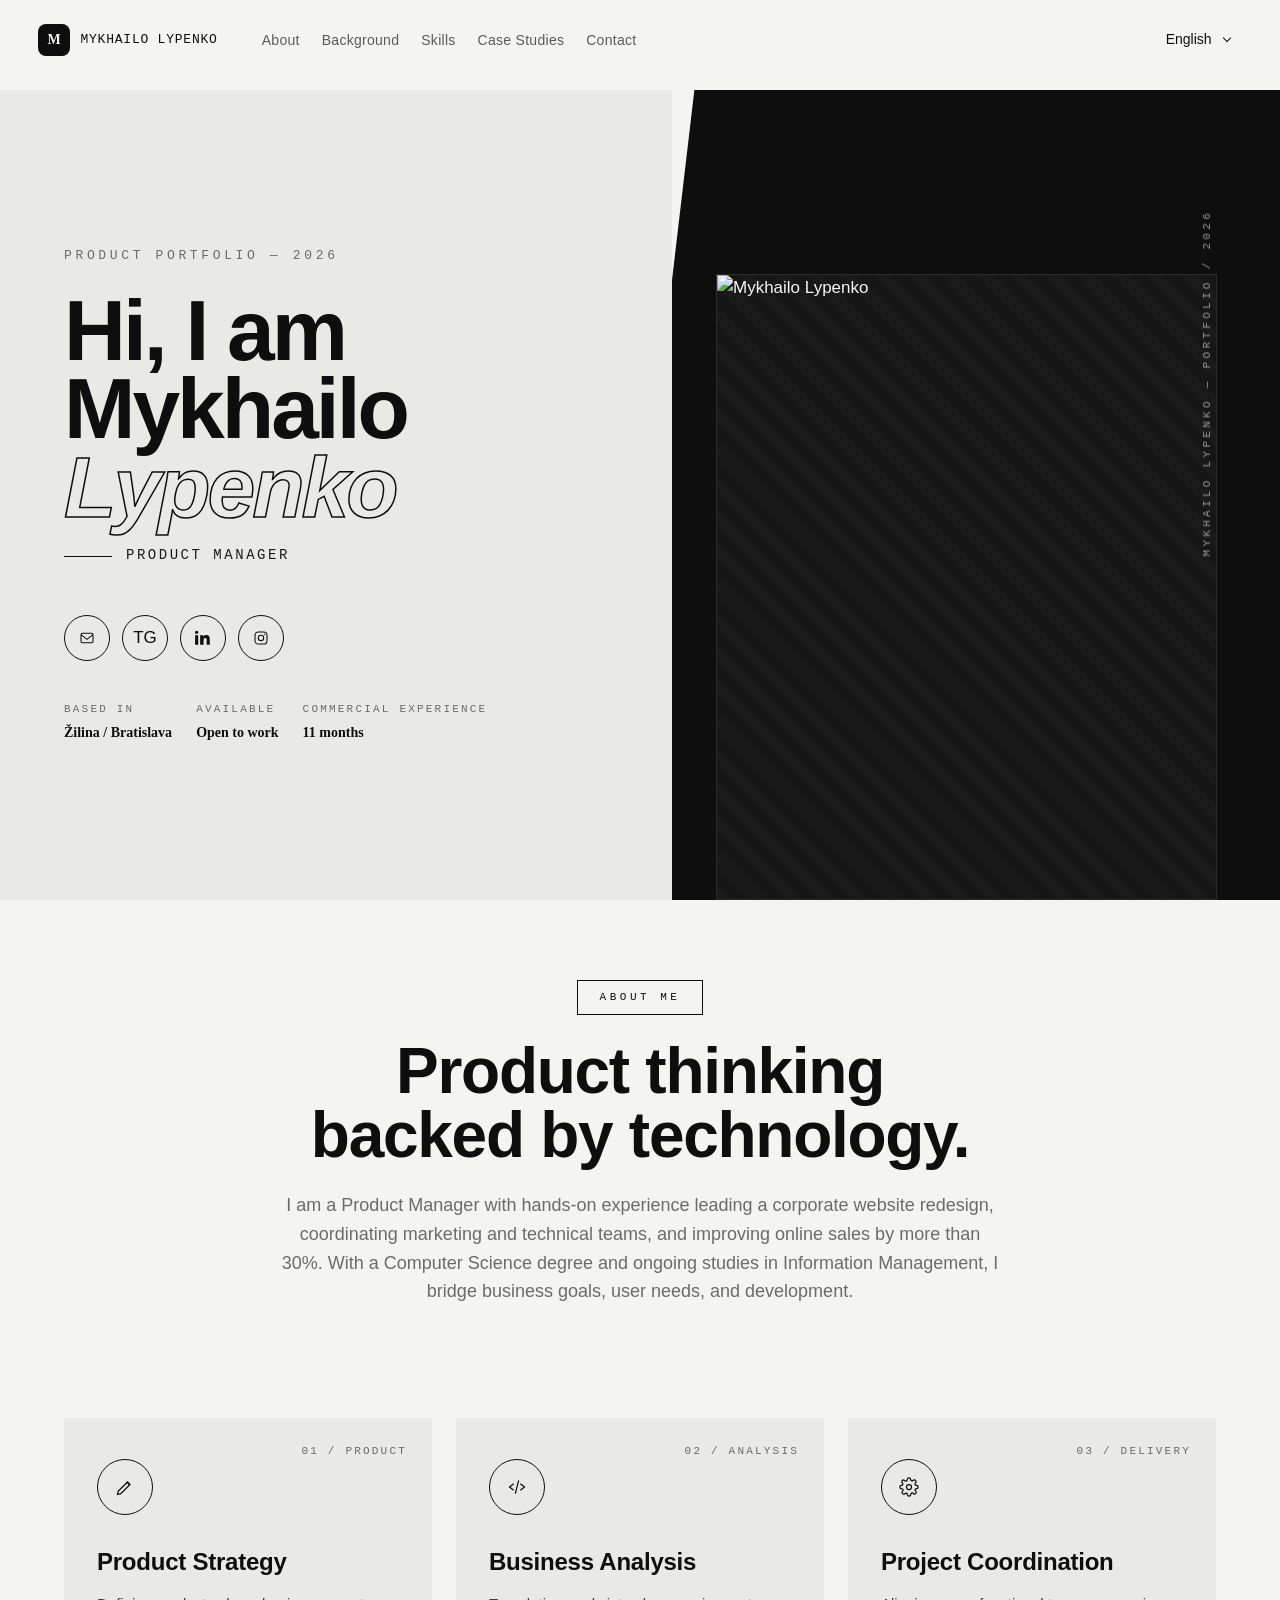
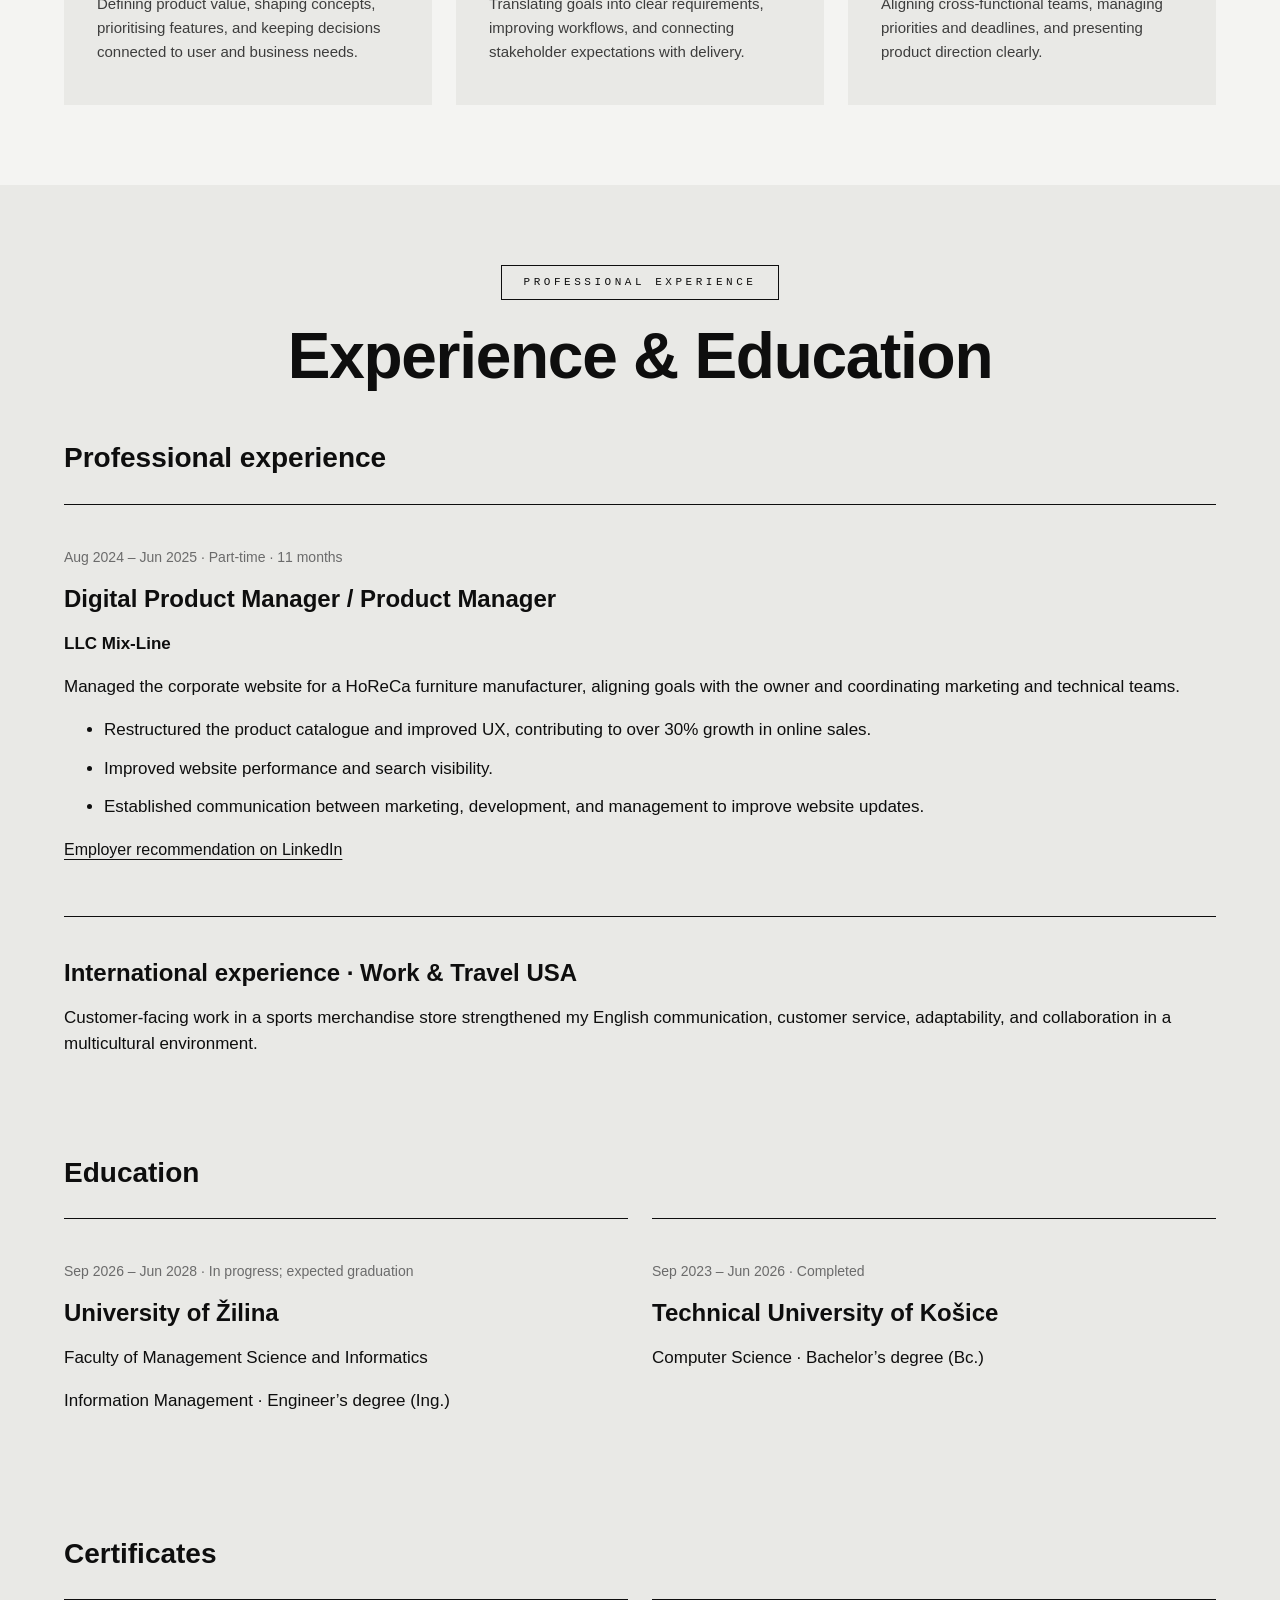
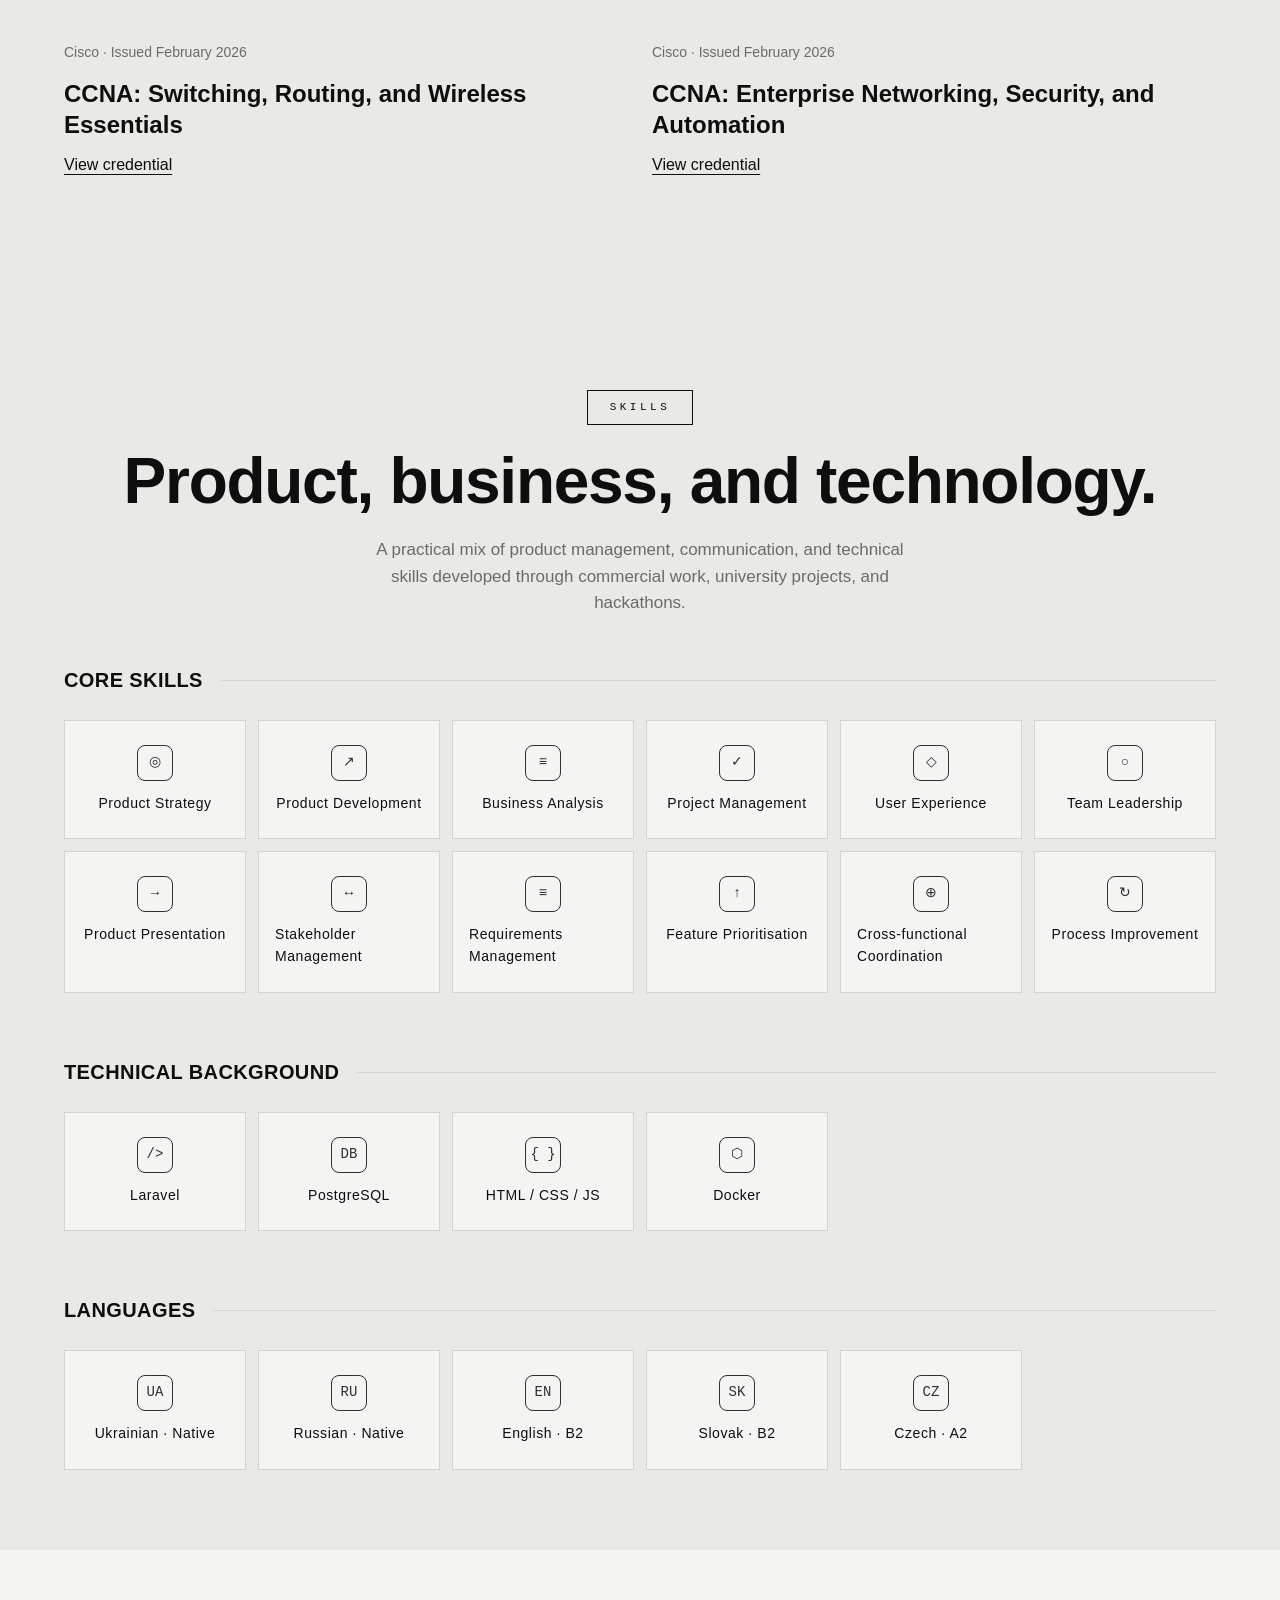
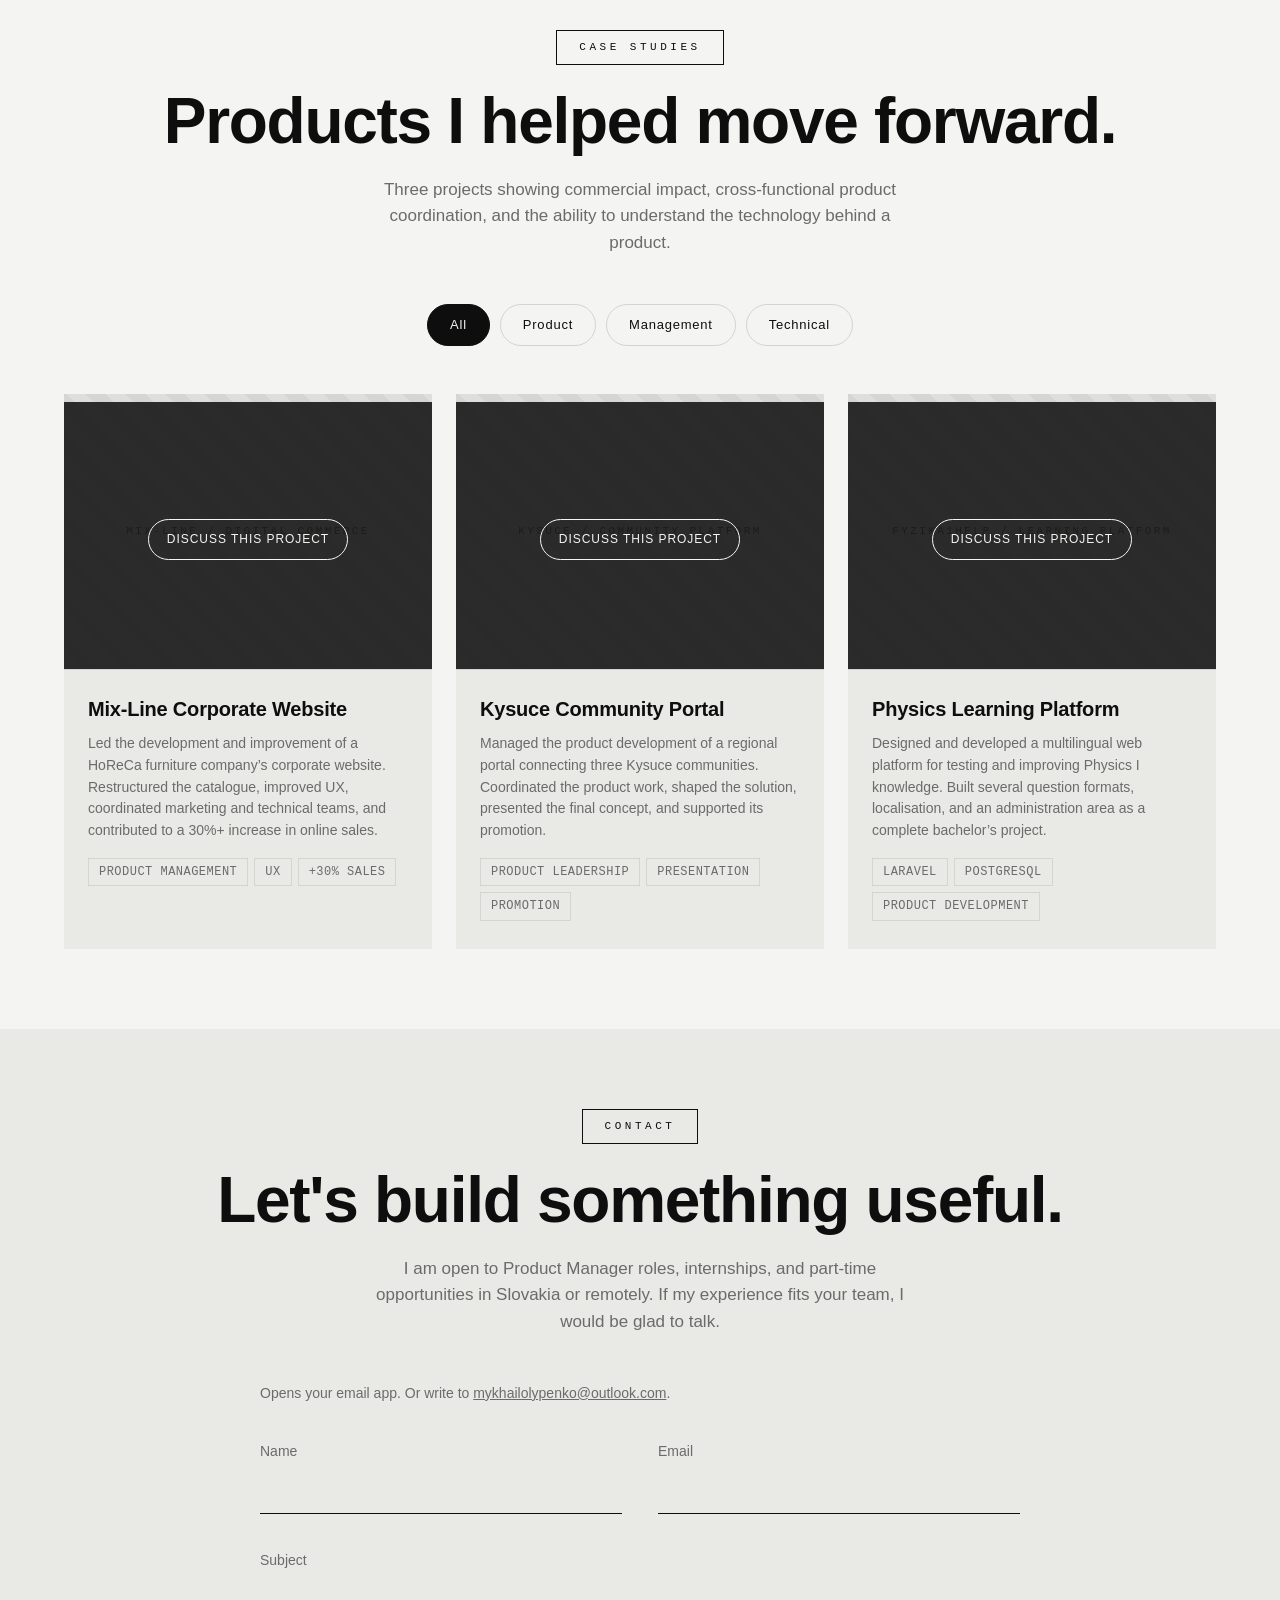
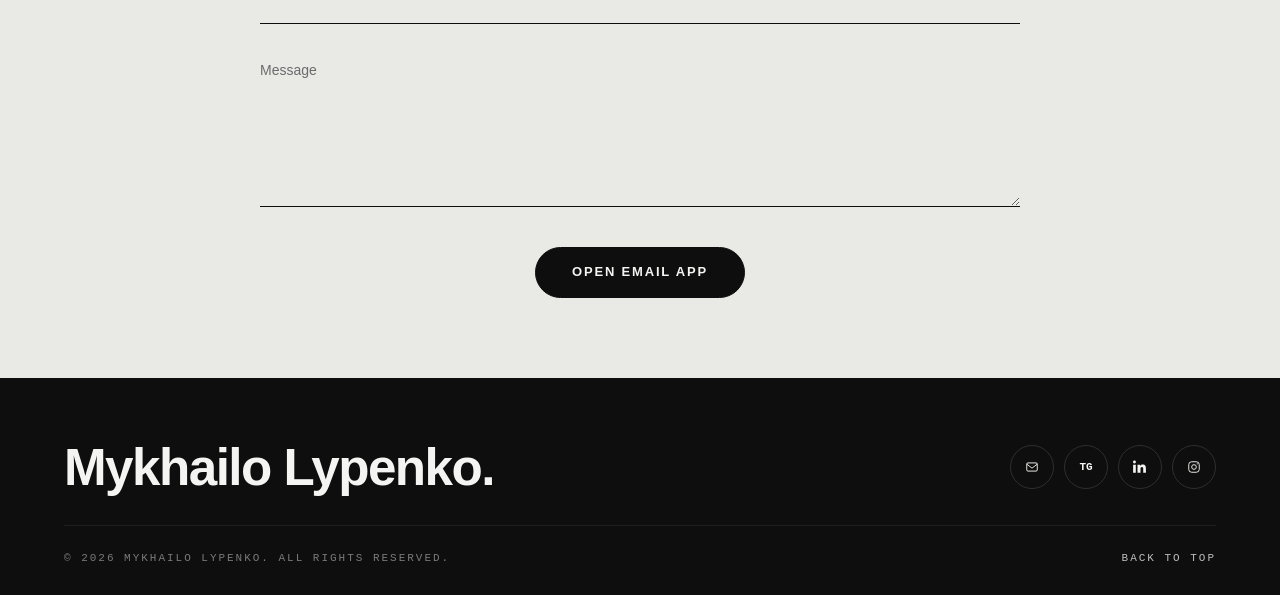
==== index.html @ 9df180ff "Rename Mykhailo Lypenko — Product Manager.html to index.html" ====
<!DOCTYPE html>
<!-- saved from url=(0057)https://mykhailo-lypenko-portfolio.elchapos.chatgpt.site/ -->
<html lang="en"><head><meta http-equiv="Content-Type" content="text/html; charset=UTF-8">

<meta name="viewport" content="width=device-width,initial-scale=1">
<title>Mykhailo Lypenko — Product Manager</title>
<meta name="description" content="Product Manager with experience in digital products, business analysis, product strategy, and cross-functional coordination.">
<link rel="preconnect" href="https://fonts.googleapis.com/">
<link rel="preconnect" href="https://fonts.gstatic.com/" crossorigin="">
<link href="./Mykhailo Lypenko — Product Manager_files/css2" rel="stylesheet">
<style>
  :root{
    --bg:#f4f4f2;
    --bg-2:#e9e9e6;
    --bg-3:#dedede;
    --ink:#0e0e0e;
    --ink-2:#1a1a1a;
    --muted:#6b6b6b;
    --line:#d4d4d1;
    --line-strong:#0e0e0e;
    --accent:#0e0e0e;
    --radius:999px;
    --pad-x:clamp(20px, 5vw, 80px);
    --container:1280px;
    --t-display: clamp(48px, 9vw, 140px);
    --t-h1: clamp(36px, 5vw, 72px);
    --t-h2: clamp(28px, 3.6vw, 52px);
    --t-body: 17px;
    --t-small: 13px;
    --ease: cubic-bezier(.22,1,.36,1);
  }
  *,*::before,*::after{ box-sizing:border-box; }
  html{ scroll-behavior:smooth; }
  body{
    margin:0;
    font-family:"Archivo", "Helvetica Neue", Helvetica, Arial, sans-serif;
    background:var(--bg);
    color:var(--ink);
    font-size:var(--t-body);
    line-height:1.55;
    -webkit-font-smoothing:antialiased;
    text-rendering:optimizeLegibility;
  }
  img{ max-width:100%; display:block; }
  a{ color:inherit; text-decoration:none; }
  button{ font:inherit; cursor:pointer; }

  /* ---------- Reveal animation utility ---------- */
  .reveal{ opacity:0; transform:translateY(24px); transition:opacity .9s var(--ease), transform .9s var(--ease); }
  .reveal.in{ opacity:1; transform:none; }
  .reveal.delay-1{ transition-delay:.08s; }
  .reveal.delay-2{ transition-delay:.16s; }
  .reveal.delay-3{ transition-delay:.24s; }
  .reveal.delay-4{ transition-delay:.32s; }

  /* ---------- Header / Nav ---------- */
  .nav{
    position:fixed; inset:0 0 auto 0; z-index:50;
    display:flex; align-items:center; justify-content:space-between;
    padding:18px var(--pad-x);
    transition: background .3s var(--ease), backdrop-filter .3s var(--ease), border-color .3s var(--ease);
    border-bottom:1px solid transparent;
  }
  .nav.scrolled{
    background:rgba(244,244,242,.72);
    backdrop-filter:saturate(160%) blur(14px);
    -webkit-backdrop-filter:saturate(160%) blur(14px);
    border-bottom-color:var(--line);
  }
  .logo{
    display:flex; align-items:center; gap:10px;
    font-family:"JetBrains Mono", monospace;
    font-size:13px; letter-spacing:.14em; text-transform:uppercase;
  }
  .logo .mark{
    width:32px; height:32px; border-radius:8px;
    background:var(--ink); color:var(--bg);
    display:grid; place-items:center;
    font-family:"Archivo"; font-weight:800; font-size:14px;
  }
  .nav ul{
    list-style:none; display:flex; gap:36px; margin:0; padding:0;
  }
  .nav ul a{
    font-size:14px; letter-spacing:.02em;
    color:var(--ink-2); opacity:.7;
    position:relative; padding:6px 0;
    transition: opacity .25s var(--ease), color .25s var(--ease);
  }
  .nav ul a::after{
    content:""; position:absolute; left:0; right:0; bottom:0;
    height:1px; background:currentColor; transform:scaleX(0); transform-origin:left;
    transition: transform .35s var(--ease);
  }
  .nav ul a:hover{ opacity:1; }
  .nav ul a.active{ opacity:1; }
  .nav ul a.active::after{ transform:scaleX(1); }
  .nav .cta{
    border:1px solid var(--ink);
    background:transparent;
    color:var(--ink);
    border-radius:var(--radius);
    padding:11px 22px;
    font-size:13px; letter-spacing:.06em; text-transform:uppercase; font-weight:600;
    transition: background .25s var(--ease), color .25s var(--ease), transform .25s var(--ease);
  }
  .nav .cta:hover{ background:var(--ink); color:var(--bg); transform:translateY(-1px); }
  .lang-switch{ display:flex; gap:4px; margin-left:auto; margin-right:18px; }
  .lang-switch button{ border:0; background:transparent; padding:7px 6px; color:var(--muted); font:500 11px "JetBrains Mono",monospace; letter-spacing:.08em; }
  .lang-switch button.active{ color:var(--ink); text-decoration:underline; text-underline-offset:4px; }
  .menu-btn{
    display:none; border:1px solid var(--ink); background:transparent;
    width:42px; height:42px; border-radius:var(--radius);
  }
  .menu-btn span{ display:block; width:16px; height:1.5px; background:var(--ink); margin:3px auto; }

  /* ---------- Section frame ---------- */
  section{ position:relative; }
  .container{ max-width:var(--container); margin:0 auto; padding:0 var(--pad-x); }
  .section-pad{ padding:120px 0; }
  .eyebrow{
    display:inline-flex; align-items:center; justify-content:center;
    border:1px solid var(--ink);
    padding:8px 22px;
    font-family:"JetBrains Mono", monospace;
    font-size:11px; letter-spacing:.32em; text-transform:uppercase; font-weight:500;
  }
  .section-head{
    display:flex; flex-direction:column; align-items:center; gap:24px;
    margin-bottom:72px; text-align:center;
  }
  .section-head h2{
    font-size:var(--t-h1); font-weight:800; letter-spacing:-.02em;
    margin:0; line-height:1; text-wrap:balance;
  }
  .section-head p{
    max-width:560px; color:var(--muted); margin:0;
  }

  /* ---------- Hero ---------- */
  .hero{
    position:relative;
    min-height:100vh;
    display:grid; grid-template-columns: 1.05fr .95fr;
    overflow:hidden;
    padding-top:90px;
  }
  .hero .left{
    background:var(--bg-2);
    padding: 80px var(--pad-x) 80px;
    display:flex; flex-direction:column; justify-content:center;
    position:relative; z-index:2;
  }
  .hero .right{
    background:var(--ink);
    color:var(--bg);
    position:relative; z-index:1;
    /* diagonal cut: takes a slice from left side */
    clip-path: polygon(14% 0, 100% 0, 100% 100%, 0% 100%);
    margin-left:-12%;
  }
  .hero .kicker{
    font-family:"JetBrains Mono", monospace;
    font-size:13px; letter-spacing:.28em; text-transform:uppercase;
    color:var(--muted); margin-bottom:24px;
  }
  .hero h1{
    font-size:var(--t-display);
    line-height:.92; letter-spacing:-.035em; font-weight:800;
    margin:0 0 18px; text-wrap:balance;
  }
  .hero h1 .outline{
    -webkit-text-stroke:1.5px var(--ink); color:transparent;
    font-style:italic;
  }
  .hero .role{
    font-family:"JetBrains Mono", monospace;
    font-size:14px; letter-spacing:.18em; text-transform:uppercase;
    color:var(--ink-2);
    display:flex; align-items:center; gap:14px;
    margin-bottom:48px;
  }
  .hero .role::before{
    content:""; width:48px; height:1px; background:var(--ink);
  }
  .hero .socials{
    display:flex; gap:12px; margin-bottom:40px;
  }
  .hero .socials a{
    width:46px; height:46px; border-radius:50%;
    border:1px solid var(--ink);
    display:grid; place-items:center;
    transition: background .25s var(--ease), color .25s var(--ease), transform .25s var(--ease);
  }
  .hero .socials a:hover{
    background:var(--ink); color:var(--bg); transform:translateY(-2px);
  }
  .hero .meta{
    display:flex; gap:48px; color:var(--muted);
    font-family:"JetBrains Mono", monospace; font-size:11px;
    letter-spacing:.2em; text-transform:uppercase;
  }
  .hero .meta b{ display:block; color:var(--ink); font-family:"Archivo"; font-weight:600; font-size:14px; letter-spacing:0; text-transform:none; margin-top:4px;}
  .portrait-wrap{
    position:absolute; inset:0;
    display:flex; align-items:flex-end; justify-content:center;
    padding: 90px 0 0 8%;
  }
  .portrait{
    position:relative;
    width:min(560px, 80%);
    aspect-ratio: 4/5;
    background:
      repeating-linear-gradient(45deg, #1a1a1a 0 12px, #161616 12px 24px);
    border:1px solid #2a2a2a;
    overflow:hidden;
  }
  .portrait img{ width:100%; height:100%; object-fit:cover; object-position:center 20%; position:relative; z-index:2; }
  .portrait.has-photo::before{ display:none; }
  .portrait::before{
    /* gray silhouette */
    content:""; position:absolute; left:50%; bottom:-2%;
    transform:translateX(-50%);
    width:78%; aspect-ratio:1/1.4;
    background:
      radial-gradient(ellipse 30% 26% at 50% 22%, #6e6e6e 0 99%, transparent 100%),
      radial-gradient(ellipse 50% 50% at 50% 78%, #6e6e6e 0 70%, transparent 71%);
    filter:blur(.5px);
  }
  .portrait .ph-label{
    position:absolute; top:14px; left:14px;
    font-family:"JetBrains Mono", monospace; font-size:10px; letter-spacing:.2em;
    color:#9a9a9a; text-transform:uppercase;
  }
  .portrait .ph-corner{
    position:absolute; bottom:14px; right:14px;
    font-family:"JetBrains Mono", monospace; font-size:10px; letter-spacing:.2em;
    color:#9a9a9a; text-transform:uppercase;
  }
  .hero-stamp{
    position:absolute;
    right:var(--pad-x); top:120px;
    font-family:"JetBrains Mono", monospace; font-size:11px; letter-spacing:.3em;
    color:#9a9a9a; text-transform:uppercase;
    writing-mode: vertical-rl; transform:rotate(180deg);
    z-index:3;
  }

  /* Hero entrance */
  .hero .left > *{
    opacity:0; transform:translateX(-28px);
    animation: slideInLeft .9s var(--ease) forwards;
  }
  .hero .left .kicker{ animation-delay:.1s; }
  .hero .left h1{ animation-delay:.18s; }
  .hero .left .role{ animation-delay:.28s; }
  .hero .left .socials{ animation-delay:.36s; }
  .hero .left .meta{ animation-delay:.44s; }
  .portrait{
    opacity:0; transform:translateX(24px) scale(.98);
    animation: fadeInRight 1.1s var(--ease) .35s forwards;
  }
  @keyframes slideInLeft{ to{ opacity:1; transform:none; } }
  @keyframes fadeInRight{ to{ opacity:1; transform:none; } }

  /* ---------- Intro strip ---------- */
  .intro{
    background:var(--ink); color:var(--bg);
    padding:96px var(--pad-x);
    position:relative; overflow:hidden;
  }
  .intro .container{ position:relative; z-index:2; display:grid; grid-template-columns: 1fr 1.4fr; gap:64px; align-items:center;}
  .intro h3{
    margin:0; font-size:var(--t-h2); font-weight:700; letter-spacing:-.02em; line-height:1.05;
  }
  .intro p{ margin:0 0 24px; color:#bdbdbd; max-width:62ch; }
  .intro .read-more{
    display:inline-flex; align-items:center; gap:14px;
    border:1px solid #2e2e2e; color:var(--bg);
    border-radius:var(--radius); padding:12px 22px;
    background:transparent;
    font-size:13px; letter-spacing:.1em; text-transform:uppercase; font-weight:600;
    transition:background .25s var(--ease), color .25s var(--ease), border-color .25s var(--ease);
  }
  .intro .read-more:hover{ background:var(--bg); color:var(--ink); border-color:var(--bg); }
  .intro .deco{
    position:absolute; right:-6%; top:50%; transform:translateY(-50%);
    font-family:"Archivo"; font-weight:900; font-size:clamp(280px, 36vw, 520px);
    line-height:.8; letter-spacing:-.05em;
    color:rgba(255,255,255,.04);
    user-select:none; pointer-events:none;
    z-index:1;
  }

  /* ---------- About ---------- */
  .about{ background:var(--bg); }
  .about .lead{
    max-width:720px; margin:0 auto 64px;
    text-align:center; color:var(--muted);
    font-size:18px; line-height:1.6;
  }
  .services{
    display:grid; grid-template-columns: repeat(3, 1fr); gap:24px;
  }
  .service{
    background:var(--bg-2);
    padding:40px 32px;
    border:1px solid transparent;
    transition: transform .4s var(--ease), background .4s var(--ease), border-color .4s var(--ease);
    position:relative;
  }
  .service:hover{
    background:var(--ink); color:var(--bg); transform:translateY(-6px);
    border-color:var(--ink);
  }
  .service:hover .svc-icon{ border-color:var(--bg); color:var(--bg); }
  .service:hover .svc-num{ color:#777; }
  .svc-icon{
    width:56px; height:56px; border-radius:50%;
    border:1px solid var(--ink);
    display:grid; place-items:center;
    margin-bottom:28px;
    transition: border-color .4s var(--ease), color .4s var(--ease);
  }
  .service h4{
    margin:0 0 12px; font-size:24px; font-weight:700; letter-spacing:-.01em;
  }
  .service p{
    margin:0; font-size:15px; line-height:1.6; color:inherit; opacity:.78;
  }
  .svc-num{
    position:absolute; right:24px; top:24px;
    font-family:"JetBrains Mono", monospace; font-size:11px; letter-spacing:.2em;
    color:var(--muted); transition: color .4s var(--ease);
  }

  /* ---------- Skills ---------- */
  .skills{ background:var(--bg-2); }
  .skills .group{ margin-bottom:64px; }
  .skills .group:last-child{ margin-bottom:0; }
  .group-head{
    display:flex; align-items:center; gap:18px; margin-bottom:24px;
  }
  .group-head h3{
    margin:0; font-size:20px; font-weight:700; letter-spacing:.02em; text-transform:uppercase;
  }
  .group-head .rule{ flex:1; height:1px; background:var(--line); }
  .group-head .count{
    font-family:"JetBrains Mono", monospace; font-size:11px; color:var(--muted); letter-spacing:.2em;
  }
  .skill-grid{
    display:grid; grid-template-columns: repeat(6, 1fr); gap:12px;
  }
  .skill{
    background:var(--bg);
    border:1px solid var(--line);
    padding:24px 16px;
    display:flex; flex-direction:column; align-items:center; gap:12px;
    transition: transform .3s var(--ease), background .3s var(--ease), color .3s var(--ease), border-color .3s var(--ease);
  }
  .skill:hover{
    background:var(--ink); color:var(--bg); transform:translateY(-4px);
    border-color:var(--ink);
  }
  .skill .glyph{
    width:36px; height:36px; display:grid; place-items:center;
    font-family:"JetBrains Mono", monospace; font-weight:500; font-size:14px;
    border:1px solid currentColor; border-radius:8px;
    opacity:.85;
  }
  .skill .name{
    font-size:13px; letter-spacing:.04em;
  }

  /* ---------- Portfolio ---------- */
  .portfolio{ background:var(--bg); }
  .banner{
    height:220px; margin-bottom:72px;
    background:
      linear-gradient(90deg, var(--ink) 0%, var(--ink) 50%, var(--bg-2) 50%, var(--bg-2) 100%);
    position:relative; overflow:hidden;
    display:flex; align-items:center;
  }
  .banner .container{ display:flex; justify-content:space-between; align-items:center; width:100%; }
  .banner .b-l{ color:var(--bg); }
  .banner .b-l span{ font-family:"JetBrains Mono", monospace; font-size:12px; letter-spacing:.2em; color:#999;}
  .banner .b-l h3{ font-size:clamp(40px, 5vw, 72px); font-weight:800; margin:6px 0 0; letter-spacing:-.02em; line-height:.95;}
  .banner .b-r{ color:var(--ink); text-align:right; }
  .banner .b-r .num{ font-family:"Archivo"; font-weight:900; font-size:clamp(80px, 11vw, 160px); line-height:.9; letter-spacing:-.04em;}
  .banner .b-r .lbl{ font-family:"JetBrains Mono", monospace; font-size:12px; letter-spacing:.2em; color:var(--muted);}

  .filters{
    display:flex; flex-wrap:wrap; gap:10px; justify-content:center;
    margin-bottom:48px;
  }
  .filters button{
    border:1px solid var(--line);
    background:transparent;
    color:var(--ink);
    padding:10px 22px;
    border-radius:var(--radius);
    font-size:13px; letter-spacing:.06em;
    transition: background .25s var(--ease), color .25s var(--ease), border-color .25s var(--ease);
  }
  .filters button:hover{ border-color:var(--ink); }
  .filters button.active{ background:var(--ink); color:var(--bg); border-color:var(--ink);}

  .projects{
    display:grid; grid-template-columns: repeat(3, 1fr); gap:24px;
  }
  .project{
    background:var(--bg-2);
    overflow:hidden;
    display:flex; flex-direction:column;
    transition: transform .4s var(--ease);
  }
  .project:hover{ transform:translateY(-4px); }
  .project .thumb{
    position:relative; aspect-ratio: 4/3; overflow:hidden;
    background: repeating-linear-gradient(45deg, var(--bg-3) 0 14px, #d5d5d2 14px 28px);
    border-bottom:1px solid var(--line);
  }
  .project .thumb .ph{
    position:absolute; inset:0; display:grid; place-items:center;
    color:var(--muted); font-family:"JetBrains Mono", monospace;
    font-size:11px; letter-spacing:.22em; text-transform:uppercase;
  }
  .project .overlay{
    position:absolute; inset:0;
    background:rgba(14,14,14,.86);
    color:var(--bg);
    opacity:0; transform:translateY(8px);
    transition: opacity .35s var(--ease), transform .35s var(--ease);
    display:flex; align-items:center; justify-content:center; gap:14px;
  }
  .project:hover .overlay{ opacity:1; transform:none; }
  .overlay .pill{
    border:1px solid var(--bg);
    color:var(--bg);
    background:transparent;
    padding:10px 18px;
    border-radius:var(--radius);
    font-size:12px; letter-spacing:.08em; text-transform:uppercase;
    transition: background .25s var(--ease), color .25s var(--ease);
  }
  .overlay .pill:hover{ background:var(--bg); color:var(--ink); }
  .project .body{ padding:24px 24px 28px; }
  .project h4{ margin:0 0 8px; font-size:20px; font-weight:700; letter-spacing:-.01em;}
  .project p{ margin:0 0 16px; color:var(--muted); font-size:14px; line-height:1.55;}
  .tags{ display:flex; flex-wrap:wrap; gap:6px;}
  .tag{
    font-family:"JetBrains Mono", monospace;
    font-size:10px; letter-spacing:.16em; text-transform:uppercase;
    border:1px solid var(--line); padding:4px 10px; color:var(--muted);
  }

  /* ---------- Contact ---------- */
  .contact{ background:var(--bg-2); }
  .contact .blurb{ max-width:560px; margin:0 auto 56px; text-align:center; color:var(--muted);}
  .form{ max-width:760px; margin:0 auto; }
  .row{ display:grid; grid-template-columns: 1fr 1fr; gap:36px; margin-bottom:36px; }
  .field{ position:relative; }
  .field input, .field textarea{
    width:100%; border:0;
    border-bottom:1px solid var(--line-strong);
    background:transparent;
    padding:14px 0 12px;
    font:inherit; font-size:16px; color:var(--ink);
    outline:none;
    transition: border-color .3s var(--ease);
  }
  .field textarea{ resize:vertical; min-height:120px; }
  .field label{
    position:absolute; left:0; top:14px;
    color:var(--muted); font-size:14px; letter-spacing:.04em;
    pointer-events:none;
    transition: transform .3s var(--ease), font-size .3s var(--ease), color .3s var(--ease);
  }
  .field input:focus + label,
  .field textarea:focus + label,
  .field input:not(:placeholder-shown) + label,
  .field textarea:not(:placeholder-shown) + label{
    transform:translateY(-22px); font-size:11px; letter-spacing:.2em; text-transform:uppercase; color:var(--ink);
  }
  .field .bar{
    position:absolute; left:0; bottom:0; height:1px; background:var(--ink);
    width:0; transition: width .35s var(--ease);
  }
  .field input:focus ~ .bar,
  .field textarea:focus ~ .bar{ width:100%; }
  .submit-row{
    display:flex; align-items:center; gap:24px; margin-top:40px;
  }
  .submit-row .line{ flex:1; height:1px; background:var(--line-strong); }
  .submit{
    border:1px solid var(--ink);
    background:var(--ink); color:var(--bg);
    border-radius:var(--radius);
    padding:14px 36px;
    font-size:13px; letter-spacing:.14em; text-transform:uppercase; font-weight:600;
    transition: background .25s var(--ease), color .25s var(--ease), transform .25s var(--ease);
  }
  .submit:hover{ background:transparent; color:var(--ink); transform:translateY(-2px); }

  /* ---------- Footer ---------- */
  footer{
    background:var(--ink); color:var(--bg);
    padding:64px var(--pad-x) 28px;
  }
  .foot-top{
    display:flex; justify-content:space-between; align-items:center;
    padding-bottom:32px; border-bottom:1px solid #1f1f1f; margin-bottom:24px;
  }
  .foot-name{
    font-size:clamp(40px, 5vw, 76px); font-weight:800; letter-spacing:-.03em; margin:0; line-height:1;
  }
  .foot-socials{ display:flex; gap:10px; }
  .foot-socials a{
    width:44px; height:44px; border-radius:50%;
    border:1px solid #2e2e2e;
    display:grid; place-items:center;
    transition: background .25s var(--ease), color .25s var(--ease), border-color .25s var(--ease);
  }
  .foot-socials a:hover{ background:var(--bg); color:var(--ink); border-color:var(--bg); }
  .foot-bot{
    display:flex; justify-content:space-between; align-items:center;
    font-family:"JetBrains Mono", monospace; font-size:11px; letter-spacing:.18em;
    text-transform:uppercase; color:#7a7a7a;
  }
  .foot-bot a{ color:#bdbdbd; }

  /* ---------- Back to top ---------- */
  .to-top{
    position:fixed; right:24px; bottom:24px; z-index:60;
    width:48px; height:48px; border-radius:50%;
    background:var(--ink); color:var(--bg); border:0;
    display:grid; place-items:center;
    opacity:0; transform:translateY(12px); pointer-events:none;
    transition: opacity .3s var(--ease), transform .3s var(--ease), background .25s var(--ease);
  }
  .to-top.show{ opacity:1; transform:none; pointer-events:auto; }
  .to-top:hover{ background:#2a2a2a; }

  .background-section {background:var(--bg-2);scroll-margin-top:100px;}
  .background-section h3 {font-size:28px;margin:48px 0 24px;}
  .resume-grid {display:grid;grid-template-columns:repeat(2,minmax(0,1fr));gap:24px;}
  .resume-card {border-top:1px solid var(--line-strong);padding:28px 0;margin-bottom:24px;min-width:0;}
  .resume-card h4 {font-size:24px;line-height:1.3;margin:12px 0;}
  .resume-meta {font-size:14px;color:var(--muted);}
  .resume-link {text-decoration:underline;text-underline-offset:4px;font-size:16px;}
  .credential-id {overflow-wrap:anywhere;font-size:14px;}
  .resume-card li {margin:12px 0;}
  [data-profile-lang][hidden] {display:none;}
  @media(max-width:960px){.resume-grid{grid-template-columns:1fr;}}
  /* ---------- Mobile ---------- */
  @media (max-width: 960px){
    .nav ul{ display:none; }
    .nav .cta{ display:none; }
    .menu-btn{ display:block; }
    .nav nav.open{ display:block; position:absolute; top:78px; left:0; right:0; padding:18px var(--pad-x); background:rgba(244,244,242,.98); border-bottom:1px solid var(--line); }
    .nav nav.open ul{ display:flex; flex-direction:column; gap:14px; }
    .lang-switch{ margin-left:auto; margin-right:10px; }
    .hero{ grid-template-columns:1fr; min-height:auto; padding-top:120px;}
    .hero .left{ padding:40px var(--pad-x); }
    .hero .right{
      clip-path: polygon(0 6%, 100% 0, 100% 100%, 0 100%);
      margin-left:0; min-height:520px;
    }
    .portrait-wrap{ padding: 80px var(--pad-x) 0; }
    .hero-stamp{ display:none; }
    .intro .container{ grid-template-columns:1fr; gap:32px; }
    .services{ grid-template-columns:1fr; }
    .skill-grid{ grid-template-columns: repeat(3, 1fr); }
    .projects{ grid-template-columns:1fr; }
    .row{ grid-template-columns:1fr; gap:28px; }
    .banner{ height:auto; padding:32px 0; }
    .banner .container{ flex-direction:column; align-items:flex-start; gap:24px; }
    .banner .b-r{ text-align:left; }
  }

  /* Layout and interaction refinements */
  section[id] {scroll-margin-top:100px;}
  .nav {gap:24px;background:rgba(244,244,242,.96);padding-inline:clamp(20px,3vw,48px);}
  .logo {flex-shrink:0;letter-spacing:.06em;white-space:nowrap;}
  .nav {justify-content:flex-start;}
  .nav nav {margin-left:20px;}
  .nav ul {gap:22px;}
  .nav ul a {white-space:nowrap;}
  .lang-switch {margin:0 0 0 auto;flex-shrink:0;position:relative;display:block;}
  .lang-switch summary {list-style:none;cursor:pointer;display:flex;align-items:center;gap:12px;min-height:44px;padding:0 12px;font-size:14px;white-space:nowrap;border-radius:8px;}
  .lang-switch summary::-webkit-details-marker {display:none;}
  .lang-switch summary::after {content:"";width:6px;height:6px;border-right:1.5px solid currentColor;border-bottom:1.5px solid currentColor;transform:rotate(45deg);margin-top:-4px;}
  .lang-switch[open] summary::after {transform:rotate(225deg);margin-top:4px;}
  .lang-switch summary:hover,.lang-switch[open] summary {background:var(--bg-2);}
  .language-options {position:absolute;right:0;top:calc(100% + 10px);width:180px;padding:6px;background:var(--bg);border:1px solid var(--line);border-radius:10px;box-shadow:0 12px 32px rgba(0,0,0,.1);}
  .language-options button {display:flex;align-items:center;justify-content:space-between;width:100%;text-align:left;padding:10px 12px!important;font:inherit!important;font-size:14px!important;letter-spacing:0!important;border-radius:6px;}
  .language-options button:hover,.language-options button:focus-visible {background:var(--bg-2);}
  .language-options button.active {text-decoration:none;font-weight:600!important;}
  .language-options button.active::after {content:"✓";}
  .lang-switch summary:focus-visible {outline:2px solid var(--ink);outline-offset:3px;}
  .lang-switch button {font-size:13px;min-height:44px;}
  .nav .cta {display:none;}
  .hero h1 {font-size:clamp(44px,6.7vw,100px);overflow-wrap:normal;}
  .hero .left {min-width:0;}
  .hero .meta {flex-wrap:wrap;gap:24px;}
  .hero .meta b {max-width:170px;}
  .section-pad {padding:80px 0;}
  .section-head {margin-bottom:48px;}
  .contact .blurb {margin-bottom:0;}
  .form-note {font-size:14px;color:var(--muted);margin-bottom:36px;}
  .form-note a {text-decoration:underline;overflow-wrap:anywhere;}
  .field {display:flex;flex-direction:column;}
  .field label,.field input:focus + label,.field textarea:focus + label,
  .field input:not(:placeholder-shown) + label,.field textarea:not(:placeholder-shown) + label {
    position:static;order:-1;transform:none;font-size:14px;letter-spacing:0;text-transform:none;color:var(--muted);
  }
  .field input,.field textarea {display:block;}
  .field input:focus,.field textarea:focus {box-shadow:0 1px 0 var(--ink);}
  .row:has(#f-subject) {grid-template-columns:1fr;}
  .submit-row .line {display:none;}
  .submit-row {justify-content:center;}
  .tag {font-size:12px;letter-spacing:.04em;}
  .skill .name {font-size:14px;}
  .project[hidden] {display:none;}
  .project .overlay {opacity:1;}
  .project .thumb {min-height:180px;}
  .project .ph {padding:24px;text-align:center;overflow-wrap:anywhere;}
  .foot-top,.foot-bot {gap:24px;flex-wrap:wrap;}
  .foot-name {font-size:clamp(28px,4vw,52px);}
  a:focus-visible,button:focus-visible {outline:2px solid currentColor;outline-offset:5px;}
  @media(max-width:1200px){
    .nav nav {margin-left:0;}
    .nav ul {display:none;}
    .menu-btn {display:block;flex-shrink:0;}
    .lang-switch {margin-left:auto;}
    .nav nav.open {position:absolute;top:100%;left:0;right:0;padding:24px;background:var(--bg);border-bottom:1px solid var(--line);}
    .nav nav.open ul {display:flex;flex-direction:column;gap:16px;}
  }
  @media(max-width:600px){
    .nav {gap:10px;padding:12px 16px;}
    .logo > span:last-child {display:none;}
    .hero .right {min-height:400px;}
    .portrait-wrap {padding-top:32px;}
    .skill-grid {grid-template-columns:repeat(2,minmax(0,1fr));}
    .section-pad {padding:56px 0;}
    .filters {flex-wrap:wrap;}
    .section-head h2 {font-size:32px;}
  }
  @media(prefers-reduced-motion:reduce){
    html {scroll-behavior:auto;}
    *,*::before,*::after {transition:none!important;animation:none!important;}
    .reveal {opacity:1;transform:none;}
  }
</style>
</head>
<body>

<!-- ============ NAV ============ -->
<header class="nav scrolled" id="nav">
  <a href="https://mykhailo-lypenko-portfolio.elchapos.chatgpt.site/#top" class="logo" aria-label="Logo">
    <span class="mark">M</span>
    <span>Mykhailo Lypenko</span>
  </a>
  <nav id="main-navigation" aria-label="Main navigation">
    <ul>
      <li><a href="https://mykhailo-lypenko-portfolio.elchapos.chatgpt.site/#about" data-link="" data-i18n="nav.about" class="">About</a></li>
      <li><a href="https://mykhailo-lypenko-portfolio.elchapos.chatgpt.site/#background" data-link="" id="background-nav" class="">Background</a></li>
      <li><a href="https://mykhailo-lypenko-portfolio.elchapos.chatgpt.site/#skills" data-link="" data-i18n="nav.skills" class="">Skills</a></li>
      <li><a href="https://mykhailo-lypenko-portfolio.elchapos.chatgpt.site/#portfolio" data-link="" data-i18n="nav.work" class="">Case Studies</a></li>
      <li><a href="https://mykhailo-lypenko-portfolio.elchapos.chatgpt.site/#contact" data-link="" data-i18n="nav.contact" class="active">Contact</a></li>
    </ul>
  </nav>
  <details class="lang-switch" id="language-picker">
    <summary aria-label="Choose language"><span id="current-language">English</span></summary>
    <div class="language-options" aria-label="Languages">
      <button type="button" class="active" data-lang="en" lang="en" aria-pressed="true">English</button>
      <button type="button" data-lang="sk" lang="sk" aria-pressed="false" class="">Slovenčina</button>
      <button type="button" data-lang="ua" lang="uk" aria-pressed="false">Українська</button>
    </div>
  </details>
  <a href="https://mykhailo-lypenko-portfolio.elchapos.chatgpt.site/#contact" class="cta" data-i18n="nav.cta">Contact Me</a>
  <button class="menu-btn" aria-label="Menu" aria-controls="main-navigation" aria-expanded="false"><span></span><span></span><span></span></button>
</header>

<!-- ============ HERO ============ -->
<section id="top" class="hero">
  <div class="left">
    <div class="kicker" data-i18n="hero.kicker">Product Portfolio — 2026</div>
    <h1>
      <span data-i18n="hero.hello">Hi, I am</span><br>
      <span>Mykhailo</span> <span class="outline">Lypenko</span>
    </h1>
    <div class="role">Product Manager</div>
    <div class="socials" aria-label="Social links">
      <a href="mailto:mykhailolypenko@outlook.com" aria-label="Email" title="Email">
        <svg width="16" height="16" viewBox="0 0 24 24" fill="none" stroke="currentColor" stroke-width="1.6"><rect x="3" y="5" width="18" height="14" rx="2"></rect><path d="M3 7l9 7 9-7"></path></svg>
      </a>
      <a href="https://t.me/MykhailoLypenko" target="_blank" rel="noreferrer" aria-label="Telegram" title="Telegram"><span aria-hidden="true">TG</span>
      </a>
      <a href="https://www.linkedin.com/in/mykhailolypenko/" target="_blank" rel="noreferrer" aria-label="LinkedIn" title="LinkedIn">
        <svg width="16" height="16" viewBox="0 0 24 24" fill="currentColor"><path d="M4.98 3.5C4.98 4.88 3.86 6 2.5 6S0 4.88 0 3.5 1.12 1 2.5 1s2.48 1.12 2.48 2.5ZM.2 8h4.6v14H.2V8Zm7.5 0h4.41v1.92h.06c.62-1.17 2.13-2.4 4.39-2.4 4.69 0 5.56 3.08 5.56 7.08V22h-4.6v-6.49c0-1.55-.03-3.55-2.17-3.55-2.17 0-2.51 1.69-2.51 3.43V22H7.7V8Z"></path></svg>
      </a>
      <a href="https://www.instagram.com/flopyevv/" target="_blank" rel="noreferrer" aria-label="Instagram" title="Instagram">
        <svg width="16" height="16" viewBox="0 0 24 24" fill="none" stroke="currentColor" stroke-width="1.6"><rect x="3" y="3" width="18" height="18" rx="5"></rect><circle cx="12" cy="12" r="4"></circle><circle cx="17.5" cy="6.5" r="1" fill="currentColor" stroke="none"></circle></svg>
      </a>
    </div>
    <div class="meta">
      <div data-i18n="hero.based">Based in<b>Žilina / Bratislava</b></div>
      <div data-i18n="hero.available">Available<b>Open to work</b></div>
      <div data-i18n="hero.experience">Commercial experience<b>11 months</b></div>
    </div>
  </div>
  <div class="right">
    <div class="hero-stamp">Mykhailo Lypenko — Portfolio / 2026</div>
    <div class="portrait-wrap">
      <div class="portrait has-photo" aria-label="Portrait of Mykhailo Lypenko">
        <img src="./Mykhailo Lypenko — Product Manager_files/mykhailo-lypenko.jpg" alt="Mykhailo Lypenko">
      </div>
    </div>
  </div>
</section>

<!-- ============ ABOUT ============ -->
<section id="about" class="about section-pad">
  <div class="container">
    <div class="section-head reveal in">
      <span class="eyebrow" data-i18n="about.label">About Me</span>
      <h2 data-i18n="about.title">Product thinking backed by technology.</h2>
      <p class="lead" data-i18n="about.body">I am a Product Manager with hands-on experience leading a corporate website redesign, coordinating marketing and technical teams, and improving online sales by more than 30%. With a Computer Science degree and ongoing studies in Information Management, I bridge business goals, user needs, and development.</p>
    </div>

    <div class="services">
      <article class="service reveal delay-1 in">
        <span class="svc-num">01 / PRODUCT</span>
        <div class="svc-icon">
          <svg width="20" height="20" viewBox="0 0 24 24" fill="none" stroke="currentColor" stroke-width="1.5"><path d="M3 21l4-1 11-11-3-3L4 17l-1 4Z"></path><path d="M14 6l3 3"></path></svg>
        </div>
        <h4 data-i18n="service.product.title">Product Strategy</h4>
        <p data-i18n="service.product.body">Defining product value, shaping concepts, prioritising features, and keeping decisions connected to user and business needs.</p>
      </article>

      <article class="service reveal delay-2 in">
        <span class="svc-num">02 / ANALYSIS</span>
        <div class="svc-icon">
          <svg width="20" height="20" viewBox="0 0 24 24" fill="none" stroke="currentColor" stroke-width="1.5"><path d="M8 8l-5 4 5 4"></path><path d="M16 8l5 4-5 4"></path><path d="M14 4l-4 16"></path></svg>
        </div>
        <h4 data-i18n="service.analysis.title">Business Analysis</h4>
        <p data-i18n="service.analysis.body">Translating goals into clear requirements, improving workflows, and connecting stakeholder expectations with delivery.</p>
      </article>

      <article class="service reveal delay-3 in">
        <span class="svc-num">03 / DELIVERY</span>
        <div class="svc-icon">
          <svg width="20" height="20" viewBox="0 0 24 24" fill="none" stroke="currentColor" stroke-width="1.5"><circle cx="12" cy="12" r="3"></circle><path d="M19.4 15a1.7 1.7 0 0 0 .3 1.8l.1.1a2 2 0 1 1-2.8 2.8l-.1-.1a1.7 1.7 0 0 0-1.8-.3 1.7 1.7 0 0 0-1 1.5V21a2 2 0 1 1-4 0v-.1a1.7 1.7 0 0 0-1-1.5 1.7 1.7 0 0 0-1.8.3l-.1.1a2 2 0 1 1-2.8-2.8l.1-.1a1.7 1.7 0 0 0 .3-1.8 1.7 1.7 0 0 0-1.5-1H3a2 2 0 1 1 0-4h.1a1.7 1.7 0 0 0 1.5-1 1.7 1.7 0 0 0-.3-1.8l-.1-.1a2 2 0 1 1 2.8-2.8l.1.1a1.7 1.7 0 0 0 1.8.3H9a1.7 1.7 0 0 0 1-1.5V3a2 2 0 1 1 4 0v.1a1.7 1.7 0 0 0 1 1.5 1.7 1.7 0 0 0 1.8-.3l.1-.1a2 2 0 1 1 2.8 2.8l-.1.1a1.7 1.7 0 0 0-.3 1.8V9a1.7 1.7 0 0 0 1.5 1H21a2 2 0 1 1 0 4h-.1a1.7 1.7 0 0 0-1.5 1Z"></path></svg>
        </div>
        <h4 data-i18n="service.delivery.title">Project Coordination</h4>
        <p data-i18n="service.delivery.body">Aligning cross-functional teams, managing priorities and deadlines, and presenting product direction clearly.</p>
      </article>
    </div>
  </div>
</section>

<section id="background" class="section-pad background-section"><div class="container">
<div data-profile-lang="en">
<div class="section-head"><span class="eyebrow">Professional experience</span><h2>Experience &amp; Education</h2></div>
<h3>Professional experience</h3><article class="resume-card"><p class="resume-meta">Aug 2024 – Jun 2025 · Part-time · 11 months</p><h4>Digital Product Manager / Product Manager</h4><p><strong>LLC Mix-Line</strong></p><p>Managed the corporate website for a HoReCa furniture manufacturer, aligning goals with the owner and coordinating marketing and technical teams.</p><ul><li>Restructured the product catalogue and improved UX, contributing to over 30% growth in online sales.</li><li>Improved website performance and search visibility.</li><li>Established communication between marketing, development, and management to improve website updates.</li></ul><a class="resume-link" href="https://www.linkedin.com/in/mykhailolypenko/overlay/Position/2618209177/treasury/?profileId=ACoAAEddsaMBc2mk9OBZL68QAcA3xkfnVooCpoM" target="_blank" rel="noopener noreferrer">Employer recommendation on LinkedIn</a></article>
<article class="resume-card"><h4>International experience · Work &amp; Travel USA</h4><p>Customer-facing work in a sports merchandise store strengthened my English communication, customer service, adaptability, and collaboration in a multicultural environment.</p></article>
<h3>Education</h3><div class="resume-grid"><article class="resume-card"><p class="resume-meta">Sep 2026 – Jun 2028 · In progress; expected graduation</p><h4>University of Žilina</h4><p>Faculty of Management Science and Informatics</p><p>Information Management · Engineer’s degree (Ing.)</p></article><article class="resume-card"><p class="resume-meta">Sep 2023 – Jun 2026 · Completed</p><h4>Technical University of Košice</h4><p>Computer Science · Bachelor’s degree (Bc.)</p></article></div>
<h3>Certificates</h3><div class="resume-grid"><article class="resume-card"><p class="resume-meta">Cisco · Issued February 2026</p><h4>CCNA: Switching, Routing, and Wireless Essentials</h4><a class="resume-link" href="https://www.credly.com/badges/cb398a14-1605-497b-9566-72f6d7bf4f4f/linked_in_profile" target="_blank" rel="noopener noreferrer">View credential</a></article><article class="resume-card"><p class="resume-meta">Cisco · Issued February 2026</p><h4>CCNA: Enterprise Networking, Security, and Automation</h4><a class="resume-link" href="https://www.credly.com/badges/4edbc664-075b-44c2-8cfc-01e39571e6fe/linked_in_profile" target="_blank" rel="noopener noreferrer">View credential</a></article></div>
</div>
<div data-profile-lang="sk" hidden="">
<div class="section-head"><span class="eyebrow">Pracovné skúsenosti</span><h2>Skúsenosti a vzdelanie</h2></div>
<h3>Pracovné skúsenosti</h3><article class="resume-card"><p class="resume-meta">August 2024 – jún 2025 · Čiastočný úväzok · 11 mesiacov</p><h4>Digital Product Manager / Product Manager</h4><p><strong>LLC Mix-Line</strong></p><p>Riadil som firemný web výrobcu nábytku pre HoReCa, zosúlaďoval ciele s majiteľom a koordinoval marketingový a technický tím.</p><ul><li>Reštrukturalizoval som katalóg a zlepšil UX, čím som prispel k rastu online predaja o viac ako 30 %.</li><li>Zlepšil som výkon webu a viditeľnosť vo vyhľadávačoch.</li><li>Nastavil som komunikáciu medzi marketingom, vývojom a vedením pre efektívnejšie aktualizácie webu.</li></ul><a class="resume-link" href="https://www.linkedin.com/in/mykhailolypenko/overlay/Position/2618209177/treasury/?profileId=ACoAAEddsaMBc2mk9OBZL68QAcA3xkfnVooCpoM" target="_blank" rel="noopener noreferrer">Odporúčanie zamestnávateľa na LinkedIn</a></article>
<article class="resume-card"><h4>Medzinárodné skúsenosti · Work &amp; Travel USA</h4><p>Práca so zákazníkmi v predajni športového oblečenia posilnila moju komunikáciu v angličtine, zákaznícky servis, prispôsobivosť a spoluprácu v multikultúrnom prostredí.</p></article>
<h3>Vzdelanie</h3><div class="resume-grid"><article class="resume-card"><p class="resume-meta">September 2026 – jún 2028 · Prebieha; predpokladané ukončenie</p><h4>Žilinská univerzita v Žiline</h4><p>Fakulta riadenia a informatiky</p><p>Informačný manažment · Inžinierske štúdium (Ing.)</p></article><article class="resume-card"><p class="resume-meta">September 2023 – jún 2026 · Ukončené</p><h4>Technická univerzita v Košiciach</h4><p>Informatika · Bakalárske štúdium (Bc.)</p></article></div>
<h3>Certifikáty</h3><div class="resume-grid"><article class="resume-card"><p class="resume-meta">Cisco · Vydané vo februári 2026</p><h4>CCNA: Switching, Routing, and Wireless Essentials</h4><a class="resume-link" href="https://www.credly.com/badges/cb398a14-1605-497b-9566-72f6d7bf4f4f/linked_in_profile" target="_blank" rel="noopener noreferrer">Overiť certifikát</a></article><article class="resume-card"><p class="resume-meta">Cisco · Vydané vo februári 2026</p><h4>CCNA: Enterprise Networking, Security, and Automation</h4><a class="resume-link" href="https://www.credly.com/badges/4edbc664-075b-44c2-8cfc-01e39571e6fe/linked_in_profile" target="_blank" rel="noopener noreferrer">Overiť certifikát</a></article></div>
</div>
<div data-profile-lang="ua" hidden="">
<div class="section-head"><span class="eyebrow">Професійний досвід</span><h2>Досвід та освіта</h2></div>
<h3>Професійний досвід</h3><article class="resume-card"><p class="resume-meta">Серпень 2024 – червень 2025 · Часткова зайнятість · 11 місяців</p><h4>Digital Product Manager / Product Manager</h4><p><strong>LLC Mix-Line</strong></p><p>Керував корпоративним сайтом виробника меблів для HoReCa, узгоджував цілі з власником і координував маркетингову й технічну команди.</p><ul><li>Реструктурував каталог і покращив UX, сприяючи зростанню онлайн-продажів більш ніж на 30%.</li><li>Покращив продуктивність сайту та видимість у пошуку.</li><li>Налагодив комунікацію між маркетингом, розробкою й керівництвом для ефективнішого оновлення сайту.</li></ul><a class="resume-link" href="https://www.linkedin.com/in/mykhailolypenko/overlay/Position/2618209177/treasury/?profileId=ACoAAEddsaMBc2mk9OBZL68QAcA3xkfnVooCpoM" target="_blank" rel="noopener noreferrer">Рекомендація роботодавця на LinkedIn</a></article>
<article class="resume-card"><h4>Міжнародний досвід · Work &amp; Travel USA</h4><p>Робота з клієнтами в магазині спортивного одягу зміцнила мої навички спілкування англійською, клієнтського сервісу, адаптивності та співпраці в мультикультурному середовищі.</p></article>
<h3>Освіта</h3><div class="resume-grid"><article class="resume-card"><p class="resume-meta">Вересень 2026 – червень 2028 · Навчання триває; очікуване завершення</p><h4>Жилінський університет</h4><p>Факультет управління та інформатики</p><p>Інформаційний менеджмент · Інженерна програма (Ing.)</p></article><article class="resume-card"><p class="resume-meta">Вересень 2023 – червень 2026 · Завершено</p><h4>Технічний університет в Кошицях</h4><p>Інформатика · Бакалавр (Bc.)</p></article></div>
<h3>Сертифікати</h3><div class="resume-grid"><article class="resume-card"><p class="resume-meta">Cisco · Видано в лютому 2026</p><h4>CCNA: Switching, Routing, and Wireless Essentials</h4><a class="resume-link" href="https://www.credly.com/badges/cb398a14-1605-497b-9566-72f6d7bf4f4f/linked_in_profile" target="_blank" rel="noopener noreferrer">Перевірити сертифікат</a></article><article class="resume-card"><p class="resume-meta">Cisco · Видано в лютому 2026</p><h4>CCNA: Enterprise Networking, Security, and Automation</h4><a class="resume-link" href="https://www.credly.com/badges/4edbc664-075b-44c2-8cfc-01e39571e6fe/linked_in_profile" target="_blank" rel="noopener noreferrer">Перевірити сертифікат</a></article></div>
</div>
</div></section>
<!-- ============ SKILLS ============ -->
<section id="skills" class="skills section-pad">
  <div class="container">
    <div class="section-head reveal in">
      <span class="eyebrow" data-i18n="skills.label">Skills</span>
      <h2 data-i18n="skills.title">Product, business, and technology.</h2>
      <p data-i18n="skills.body">A practical mix of product management, communication, and technical skills developed through commercial work, university projects, and hackathons.</p>
    </div>

    <div class="group reveal in">
      <div class="group-head">
        <h3 data-i18n="skills.core">Core Skills</h3>
        <span class="rule"></span>

      </div>
      <div class="skill-grid">
        <div class="skill"><span class="glyph">◎</span><span class="name">Product Strategy</span></div>
        <div class="skill"><span class="glyph">↗</span><span class="name">Product Development</span></div>
        <div class="skill"><span class="glyph">≡</span><span class="name">Business Analysis</span></div>
        <div class="skill"><span class="glyph">✓</span><span class="name">Project Management</span></div>
        <div class="skill"><span class="glyph">◇</span><span class="name">User Experience</span></div>
        <div class="skill"><span class="glyph">○</span><span class="name">Team Leadership</span></div>
        <div class="skill"><span class="glyph">→</span><span class="name">Product Presentation</span></div>
        <div class="skill"><span class="glyph">↔</span><span class="name">Stakeholder Management</span></div>
        <div class="skill"><span class="glyph">≡</span><span class="name">Requirements Management</span></div>
        <div class="skill"><span class="glyph">↑</span><span class="name">Feature Prioritisation</span></div>
        <div class="skill"><span class="glyph">⊕</span><span class="name">Cross-functional Coordination</span></div>
        <div class="skill"><span class="glyph">↻</span><span class="name">Process Improvement</span></div>
      </div>
    </div>

    <div class="group reveal in">
      <div class="group-head">
        <h3 data-i18n="skills.tech">Technical Background</h3>
        <span class="rule"></span>

      </div>
      <div class="skill-grid">
        <div class="skill"><span class="glyph">/&gt;</span><span class="name">Laravel</span></div>
        <div class="skill"><span class="glyph">DB</span><span class="name">PostgreSQL</span></div>
        <div class="skill"><span class="glyph">{ }</span><span class="name">HTML / CSS / JS</span></div>
        <div class="skill"><span class="glyph">⬡</span><span class="name">Docker</span></div>
      </div>
    </div>

    <div class="group reveal in">
      <div class="group-head">
        <h3 data-i18n="skills.other">Languages</h3>
        <span class="rule"></span>

      </div>
      <div class="skill-grid">
        <div class="skill"><span class="glyph">UA</span><span class="name">Ukrainian · Native</span></div>
        <div class="skill"><span class="glyph">RU</span><span class="name">Russian · Native</span></div>
        <div class="skill"><span class="glyph">EN</span><span class="name">English · B2</span></div>
        <div class="skill"><span class="glyph">SK</span><span class="name">Slovak · B2</span></div>
        <div class="skill"><span class="glyph">CZ</span><span class="name">Czech · A2</span></div>
      </div>
    </div>
  </div>
</section>

<!-- ============ PORTFOLIO ============ -->
<section id="portfolio" class="portfolio section-pad">
  <div class="container">
    <div class="section-head reveal in">
      <span class="eyebrow" data-i18n="work.label">Case Studies</span>
      <h2 data-i18n="work.title">Products I helped move forward.</h2>
      <p data-i18n="work.body">Three projects showing commercial impact, cross-functional product coordination, and the ability to understand the technology behind a product.</p>
    </div>
  </div>

  <div class="container">
    <div class="filters reveal in">
      <button class="active" data-filter="all" data-i18n="filter.all">All</button>
      <button data-filter="product" data-i18n="filter.product">Product</button>
      <button data-filter="management" data-i18n="filter.management">Management</button>
      <button data-filter="technical" data-i18n="filter.technical">Technical</button>
    </div>

    <div class="projects" id="projects">
      <article class="project reveal in" data-cat="product">
        <div class="thumb">
          <div class="ph">MIX-LINE / DIGITAL COMMERCE</div>
          <div class="overlay">
            <a class="pill" href="https://mykhailo-lypenko-portfolio.elchapos.chatgpt.site/#contact" data-i18n="case.discuss">Discuss this project</a>
          </div>
        </div>
        <div class="body">
          <h4>Mix-Line Corporate Website</h4>
          <p data-i18n="project.mix.body">Led the development and improvement of a HoReCa furniture company’s corporate website. Restructured the catalogue, improved UX, coordinated marketing and technical teams, and contributed to a 30%+ increase in online sales.</p>
          <div class="tags"><span class="tag">Product Management</span><span class="tag">UX</span><span class="tag">+30% Sales</span></div>
        </div>
      </article>

      <article class="project reveal delay-1 in" data-cat="management">
        <div class="thumb">
          <div class="ph">KYSUCE / COMMUNITY PLATFORM</div>
          <div class="overlay">
            <a class="pill" href="https://mykhailo-lypenko-portfolio.elchapos.chatgpt.site/#contact" data-i18n="case.discuss">Discuss this project</a>
          </div>
        </div>
        <div class="body">
          <h4>Kysuce Community Portal</h4>
          <p data-i18n="project.kysuce.body">Managed the product development of a regional portal connecting three Kysuce communities. Coordinated the product work, shaped the solution, presented the final concept, and supported its promotion.</p>
          <div class="tags"><span class="tag">Product Leadership</span><span class="tag">Presentation</span><span class="tag">Promotion</span></div>
        </div>
      </article>

      <article class="project reveal delay-2 in" data-cat="technical">
        <div class="thumb">
          <div class="ph">FYZIKA1HELP / LEARNING PLATFORM</div>
          <div class="overlay">
            <a class="pill" href="https://mykhailo-lypenko-portfolio.elchapos.chatgpt.site/#contact" data-i18n="case.discuss">Discuss this project</a>
          </div>
        </div>
        <div class="body">
          <h4>Physics Learning Platform</h4>
          <p data-i18n="project.physics.body">Designed and developed a multilingual web platform for testing and improving Physics I knowledge. Built several question formats, localisation, and an administration area as a complete bachelor’s project.</p>
          <div class="tags"><span class="tag">Laravel</span><span class="tag">PostgreSQL</span><span class="tag">Product Development</span></div>
        </div>
      </article>

    </div>
  </div>
</section>

<!-- ============ CONTACT ============ -->
<section id="contact" class="contact section-pad">
  <div class="container">
    <div class="section-head reveal in">
      <span class="eyebrow" data-i18n="contact.label">Contact</span>
      <h2 data-i18n="contact.title">Let's build something useful.</h2>
      <p class="blurb" data-i18n="contact.body">I am open to Product Manager roles, internships, and part-time opportunities in Slovakia or remotely. If my experience fits your team, I would be glad to talk.</p>
    </div>

    <form class="form reveal in" id="contactForm"><p class="form-note" data-i18n="form.note">Opens your email app. Or write to <a href="mailto:mykhailolypenko@outlook.com">mykhailolypenko@outlook.com</a>.</p>
      <div class="row">
        <div class="field">
          <input id="f-name" name="name" autocomplete="name" required="" type="text" placeholder=" ">
          <label for="f-name" data-i18n="form.name">Name</label>

        </div>
        <div class="field">
          <input id="f-email" name="email" autocomplete="email" required="" type="email" placeholder=" ">
          <label for="f-email">Email</label>

        </div>
      </div>
      <div class="row">
        <div class="field">
          <input id="f-subject" type="text" placeholder=" ">
          <label for="f-subject" data-i18n="form.subject">Subject</label>

        </div>
      </div>
      <div class="row" style="grid-template-columns:1fr;">
        <div class="field">
          <textarea required="" id="f-msg" rows="4" placeholder=" "></textarea>
          <label for="f-msg" data-i18n="form.message">Message</label>

        </div>
      </div>
      <div class="submit-row">
        <span class="line"></span>
        <button type="submit" class="submit" data-i18n="form.send">Open email app</button>
        <span class="line"></span>
      </div>
    </form>
  </div>
</section>

<!-- ============ FOOTER ============ -->
<footer>
  <div class="foot-top">
    <h3 class="foot-name">Mykhailo Lypenko.</h3>
    <div class="foot-socials">
      <a href="mailto:mykhailolypenko@outlook.com" aria-label="Email"><svg width="14" height="14" viewBox="0 0 24 24" fill="none" stroke="currentColor" stroke-width="1.6"><rect x="3" y="5" width="18" height="14" rx="2"></rect><path d="M3 7l9 7 9-7"></path></svg></a>
      <a href="https://t.me/MykhailoLypenko" target="_blank" rel="noreferrer" aria-label="Telegram"><span style="font:600 11px &#39;JetBrains Mono&#39;,monospace">TG</span></a>
      <a href="https://www.linkedin.com/in/mykhailolypenko/" target="_blank" rel="noreferrer" aria-label="LinkedIn"><svg width="14" height="14" viewBox="0 0 24 24" fill="currentColor"><path d="M4.98 3.5C4.98 4.88 3.86 6 2.5 6S0 4.88 0 3.5 1.12 1 2.5 1s2.48 1.12 2.48 2.5ZM.2 8h4.6v14H.2V8Zm7.5 0h4.41v1.92h.06c.62-1.17 2.13-2.4 4.39-2.4 4.69 0 5.56 3.08 5.56 7.08V22h-4.6v-6.49c0-1.55-.03-3.55-2.17-3.55-2.17 0-2.51 1.69-2.51 3.43V22H7.7V8Z"></path></svg></a>
      <a href="https://www.instagram.com/flopyevv/" target="_blank" rel="noreferrer" aria-label="Instagram"><svg width="14" height="14" viewBox="0 0 24 24" fill="none" stroke="currentColor" stroke-width="1.6"><rect x="3" y="3" width="18" height="18" rx="5"></rect><circle cx="12" cy="12" r="4"></circle><circle cx="17.5" cy="6.5" r="1" fill="currentColor" stroke="none"></circle></svg></a>
    </div>
  </div>
  <div class="foot-bot">
    <span>© 2026 Mykhailo Lypenko. <span data-i18n="footer.rights">All rights reserved.</span></span>
    <span><a href="https://mykhailo-lypenko-portfolio.elchapos.chatgpt.site/#top" data-i18n="footer.top">Back to top</a></span>
  </div>
</footer>

<button class="to-top show" id="toTop" aria-label="Back to top">
  <svg width="16" height="16" viewBox="0 0 24 24" fill="none" stroke="currentColor" stroke-width="1.8"><path d="M12 19V5M6 11l6-6 6 6"></path></svg>
</button>

<script>
  const translations = {
    en: {
      'nav.about':'About','nav.skills':'Skills','nav.work':'Case Studies','nav.contact':'Contact','nav.cta':'Contact Me',
      'hero.kicker':'Product Portfolio — 2026','hero.hello':'Hi, I am','hero.based':'Based in<b>Žilina / Bratislava</b>','hero.available':'Available<b>Open to work</b>','hero.experience':'Experience<b>1 year in product</b>',
      'intro.title':'Turning ideas into useful products.','intro.body':'I combine product thinking, business analysis, and a technical background to move ideas from concept to delivery. I focus on clear user value, aligned teams, and measurable outcomes.','intro.more':'Read More',
      'about.label':'About Me','about.title':'Product thinking backed by technology.','about.body':'I am a Product Manager with hands-on experience leading a corporate website redesign, coordinating marketing and technical teams, and improving online sales by more than 30%. With a Computer Science degree and ongoing studies in Information Management, I bridge business goals, user needs, and development.',
      'service.product.title':'Product Strategy','service.product.body':'Defining product value, shaping concepts, prioritising features, and keeping decisions connected to user and business needs.','service.analysis.title':'Business Analysis','service.analysis.body':'Translating goals into clear requirements, improving workflows, and connecting stakeholder expectations with delivery.','service.delivery.title':'Project Coordination','service.delivery.body':'Aligning cross-functional teams, managing priorities and deadlines, and presenting product direction clearly.',
      'skills.label':'Skills','skills.title':'Product, business, and technology.','skills.body':'A practical mix of product management, communication, and technical skills developed through commercial work, university projects, and hackathons.','skills.core':'Core Skills','skills.tech':'Technical Background','skills.other':'Communication & Languages',
      'work.label':'Case Studies','work.title':'Products I helped move forward.','work.body':'Three projects showing commercial impact, cross-functional product coordination, and the ability to understand the technology behind a product.','work.recent':'Selected<br/>Projects.',
      'project.mix.body':'Led the development and improvement of a HoReCa furniture company’s corporate website. Restructured the catalogue, improved UX, coordinated marketing and technical teams, and contributed to a 30%+ increase in online sales.','project.kysuce.body':'Managed the product development of a regional portal connecting three Kysuce communities. Coordinated the product work, shaped the solution, presented the final concept, and supported its promotion.','project.physics.body':'Designed and developed a multilingual web platform for testing and improving Physics I knowledge. Built several question formats, localisation, and an administration area as a complete bachelor’s project.',
      'contact.label':'Contact','contact.title':"Let's build something useful.",'contact.body':'I am open to Product Manager roles, internships, and part-time opportunities in Slovakia or remotely. If my experience fits your team, I would be glad to talk.','form.name':'Name','form.phone':'Phone Number','form.subject':'Subject','form.message':'Message','form.send':'Send Message'
    },
    sk: {
      'nav.about':'O mne','nav.skills':'Zručnosti','nav.work':'Projekty','nav.contact':'Kontakt','nav.cta':'Kontaktovať',
      'hero.kicker':'Produktové portfólio — 2026','hero.hello':'Ahoj, som','hero.based':'Pôsobím v<b>Žiline / Bratislave</b>','hero.available':'Dostupnosť<b>Otvorený ponukám</b>','hero.experience':'Skúsenosti<b>1 rok v produktovej oblasti</b>',
      'intro.title':'Mením nápady na užitočné produkty.','intro.body':'Spájam produktové myslenie, biznis analýzu a technické znalosti, aby som posúval nápady od konceptu až po realizáciu. Zameriavam sa na hodnotu pre používateľa, spoluprácu tímu a merateľné výsledky.','intro.more':'Čítať viac',
      'about.label':'O mne','about.title':'Produktové myslenie podporené technológiami.','about.body':'Som Product Manager s praktickou skúsenosťou s vedením redizajnu firemného webu, koordináciou marketingového a technického tímu a zvýšením online predaja o viac ako 30 %. Vďaka vzdelaniu v informatike a štúdiu informačného manažmentu prepájam obchodné ciele, potreby používateľov a vývoj.',
      'service.product.title':'Produktová stratégia','service.product.body':'Definovanie hodnoty produktu, tvorba konceptov, prioritizácia funkcií a prepájanie rozhodnutí s potrebami používateľov a biznisu.','service.analysis.title':'Biznis analýza','service.analysis.body':'Premena cieľov na jasné požiadavky, zlepšovanie procesov a prepájanie očakávaní stakeholderov s realizáciou.','service.delivery.title':'Koordinácia projektov','service.delivery.body':'Zlaďovanie tímov, riadenie priorít a termínov a jasná prezentácia smerovania produktu.',
      'skills.label':'Zručnosti','skills.title':'Produkt, biznis a technológie.','skills.body':'Praktická kombinácia produktového manažmentu, komunikácie a technických znalostí získaná v komerčnej práci, univerzitných projektoch a hackathonoch.','skills.core':'Kľúčové zručnosti','skills.tech':'Technické znalosti','skills.other':'Komunikácia a jazyky',
      'work.label':'Prípadové štúdie','work.title':'Produkty, ktoré som pomohol posunúť.','work.body':'Tri projekty ukazujúce komerčný prínos, koordináciu produktového tímu a schopnosť rozumieť technológiám za produktom.','work.recent':'Vybrané<br/>projekty.',
      'project.mix.body':'Viedol som vývoj a zlepšovanie firemného webu výrobcu nábytku pre HoReCa. Reštrukturalizoval som katalóg, zlepšil UX, koordinoval marketingový a technický tím a prispel k rastu online predaja o viac ako 30 %.','project.kysuce.body':'Riadil som vývoj regionálneho portálu prepájajúceho tri kysucké obce. Koordinoval som produktovú prácu, formoval riešenie, prezentoval výsledný koncept a podporoval jeho propagáciu.','project.physics.body':'Navrhol a vyvinul som viacjazyčnú webovú platformu na testovanie a zlepšovanie vedomostí z Fyziky I. Ako bakalársky projekt som vytvoril viacero typov otázok, lokalizáciu a administráciu.',
      'contact.label':'Kontakt','contact.title':'Vytvorme spolu niečo užitočné.','contact.body':'Som otvorený pozíciám Product Managera, stážam a práci na čiastočný úväzok na Slovensku alebo na diaľku. Ak moje skúsenosti zapadajú do vášho tímu, rád sa porozprávam.','form.name':'Meno','form.phone':'Telefón','form.subject':'Predmet','form.message':'Správa','form.send':'Odoslať správu'
    },
    ua: {
      'nav.about':'Про мене','nav.skills':'Навички','nav.work':'Проєкти','nav.contact':'Контакти','nav.cta':'Написати мені',
      'hero.kicker':'Продуктове портфоліо — 2026','hero.hello':'Привіт, я','hero.based':'Місце<b>Жиліна / Братислава</b>','hero.available':'Статус<b>Відкритий до пропозицій</b>','hero.experience':'Досвід<b>1 рік у продуктовій сфері</b>',
      'intro.title':'Перетворюю ідеї на корисні продукти.','intro.body':'Я поєдную продуктове мислення, бізнес-аналіз і технічну підготовку, щоб проводити ідеї від концепції до реалізації. Зосереджуюся на цінності для користувача, злагодженій роботі команди та вимірюваних результатах.','intro.more':'Докладніше',
      'about.label':'Про мене','about.title':'Продуктове мислення, підкріплене технологіями.','about.body':'Я Product Manager із практичним досвідом керування редизайном корпоративного сайту, координації маркетингової та технічної команд і збільшення онлайн-продажів більш ніж на 30%. Освіта в Computer Science та навчання за напрямом Information Management допомагають мені поєднувати бізнес-цілі, потреби користувачів і розробку.',
      'service.product.title':'Продуктова стратегія','service.product.body':'Визначення цінності продукту, формування концепції, пріоритизація функцій і зв’язок рішень із потребами користувачів та бізнесу.','service.analysis.title':'Бізнес-аналіз','service.analysis.body':'Перетворення цілей на чіткі вимоги, вдосконалення процесів і узгодження очікувань стейкхолдерів із реалізацією.','service.delivery.title':'Координація проєктів','service.delivery.body':'Узгодження роботи команд, керування пріоритетами й термінами та зрозуміла презентація напряму продукту.',
      'skills.label':'Навички','skills.title':'Продукт, бізнес і технології.','skills.body':'Практичне поєднання продуктового менеджменту, комунікації та технічних навичок, розвинених у комерційній роботі, університетських проєктах і хакатонах.','skills.core':'Ключові навички','skills.tech':'Технічна підготовка','skills.other':'Комунікація та мови',
      'work.label':'Кейси','work.title':'Продукти, які я допоміг розвинути.','work.body':'Три проєкти, що демонструють комерційний результат, координацію продуктової команди та розуміння технологій, на яких працює продукт.','work.recent':'Обрані<br/>проєкти.',
      'project.mix.body':'Керував розробкою та вдосконаленням корпоративного сайту виробника меблів для HoReCa. Реструктурував каталог, покращив UX, координував маркетингову й технічну команди та допоміг збільшити онлайн-продажі більш ніж на 30%.','project.kysuce.body':'Керував розробкою регіонального порталу, що об’єднує три громади Кисуце. Координував продуктову роботу, формував рішення, презентував фінальну концепцію та займався її просуванням.','project.physics.body':'Спроєктував і розробив багатомовну вебплатформу для перевірки та вдосконалення знань із Physics I. У межах бакалаврського проєкту реалізував кілька типів запитань, локалізацію та панель адміністратора.',
      'contact.label':'Контакти','contact.title':'Створімо щось корисне.','contact.body':'Я відкритий до позицій Product Manager, стажувань і часткової зайнятості у Словаччині або віддалено. Якщо мій досвід підходить вашій команді, буду радий поспілкуватися.','form.name':'Ім’я','form.phone':'Телефон','form.subject':'Тема','form.message':'Повідомлення','form.send':'Надіслати'
    }
  };

  const refinements = {
en: {'hero.experience':'Commercial experience<b>11 months</b>','form.send':'Open email app','form.note':'Opens your email app. Or write to <a href="mailto:mykhailolypenko@outlook.com">mykhailolypenko@outlook.com</a>.','filter.all':'All','filter.product':'Product','filter.management':'Management','filter.technical':'Technical','case.discuss':'Discuss this project','footer.top':'Back to top','footer.rights':'All rights reserved.'},
sk: {'hero.experience':'Komerčná prax<b>11 mesiacov</b>','form.send':'Otvoriť e-mail','form.note':'Otvorí e-mailovú aplikáciu. Alebo napíšte na <a href="mailto:mykhailolypenko@outlook.com">mykhailolypenko@outlook.com</a>.','filter.all':'Všetky','filter.product':'Produkt','filter.management':'Manažment','filter.technical':'Technológie','case.discuss':'Porozprávajme sa o projekte','footer.top':'Späť hore','footer.rights':'Všetky práva vyhradené.'},
ua: {'hero.experience':'Комерційний досвід<b>11 місяців</b>','form.send':'Відкрити пошту','form.note':'Відкриє поштовий застосунок. Або напишіть на <a href="mailto:mykhailolypenko@outlook.com">mykhailolypenko@outlook.com</a>.','filter.all':'Усі','filter.product':'Продукт','filter.management':'Менеджмент','filter.technical':'Технології','case.discuss':'Обговорити проєкт','footer.top':'Нагору','footer.rights':'Усі права захищено.'}
};
  Object.keys(refinements).forEach(lang=>Object.assign(translations[lang],refinements[lang]));
  const skillLabels = {"en":["Product Strategy","Product Development","Business Analysis","Project Management","User Experience","Team Leadership","Product Presentation","Stakeholder Management","Requirements Management","Feature Prioritisation","Cross-functional Coordination","Process Improvement","Laravel","PostgreSQL","HTML / CSS / JS","Docker","Ukrainian · Native","Russian · Native","English · B2","Slovak · B2","Czech · A2"],"sk":["Produktová stratégia","Vývoj produktov","Biznis analýza","Projektový manažment","Používateľská skúsenosť","Vedenie tímu","Prezentácia produktu","Riadenie vzťahov so stakeholdermi","Riadenie požiadaviek","Prioritizácia funkcií","Koordinácia medzi tímami","Zlepšovanie procesov","Laravel","PostgreSQL","HTML / CSS / JS","Docker","Ukrajinčina · Rodný jazyk","Ruština · Rodný jazyk","Angličtina · B2","Slovenčina · B2","Čeština · A2"],"ua":["Продуктова стратегія","Розробка продуктів","Бізнес-аналіз","Управління проєктами","Користувацький досвід","Керівництво командою","Презентація продукту","Робота зі стейкхолдерами","Управління вимогами","Пріоритизація функцій","Міжфункціональна координація","Удосконалення процесів","Laravel","PostgreSQL","HTML / CSS / JS","Docker","Українська · Рідна","Російська · Рідна","Англійська · B2","Словацька · B2","Чеська · A2"]};
  const setLanguage = (lang) => {
    if (!translations[lang]) lang = 'en';
    translations[lang]['skills.other'] = {en:'Languages',sk:'Jazyky',ua:'Мови'}[lang];
    document.querySelectorAll('#skills .skill .name').forEach((el,i) => {el.textContent = skillLabels[lang][i];});
    document.querySelectorAll('[data-profile-lang]').forEach(el => {el.hidden = el.dataset.profileLang !== lang;});
    document.getElementById('background-nav').textContent = {en:'Background',sk:'Vzdelanie a prax',ua:'Освіта й досвід'}[lang];
    document.documentElement.lang = lang === 'ua' ? 'uk' : lang;
    document.querySelectorAll('[data-i18n]').forEach(el => {
      const value = translations[lang][el.dataset.i18n];
      if (value) el.innerHTML = value;
    });
    document.querySelectorAll('[data-lang]').forEach(btn => {btn.classList.toggle('active', btn.dataset.lang === lang);btn.setAttribute('aria-pressed',String(btn.dataset.lang === lang));});
    document.getElementById('current-language').textContent = {en:'English',sk:'Slovenčina',ua:'Українська'}[lang];
    document.querySelector('#language-picker summary').setAttribute('aria-label',{en:'Choose language',sk:'Vybrať jazyk',ua:'Обрати мову'}[lang]);
    try { localStorage.setItem('portfolio-language', lang); } catch {}
  };
  const languagePicker = document.getElementById('language-picker');
  document.querySelectorAll('[data-lang]').forEach(btn => btn.addEventListener('click', () => {setLanguage(btn.dataset.lang);languagePicker.open=false;languagePicker.querySelector('summary').focus();}));
  document.addEventListener('click', e => {if(!languagePicker.contains(e.target)) languagePicker.open=false;});
  document.addEventListener('keydown', e => {if(e.key==='Escape' && languagePicker.open){languagePicker.open=false;languagePicker.querySelector('summary').focus();}});
  document.addEventListener('focusin', e => {if(!languagePicker.contains(e.target)) languagePicker.open=false;});
  let savedLanguage = 'en'; try { savedLanguage = localStorage.getItem('portfolio-language') || 'en'; } catch {} setLanguage(savedLanguage);

  const menuBtn = document.querySelector('.menu-btn');
  const mobileNav = document.querySelector('.nav nav');
  menuBtn.addEventListener('click', () => {
    const open = mobileNav.classList.toggle('open');
    menuBtn.setAttribute('aria-expanded', String(open));
  });
  const closeMenu = () => { mobileNav.classList.remove('open'); menuBtn.setAttribute('aria-expanded','false'); };
  mobileNav.querySelectorAll('a').forEach(a => a.addEventListener('click', closeMenu));
  document.addEventListener('keydown', e => {if(e.key === 'Escape' && mobileNav.classList.contains('open')) {closeMenu(); menuBtn.focus();}});
  window.addEventListener('resize',closeMenu);

  document.getElementById('contactForm').addEventListener('submit', (event) => {
    event.preventDefault();
    const name = document.getElementById('f-name').value.trim();
    const email = document.getElementById('f-email').value.trim();

    const subject = document.getElementById('f-subject').value.trim() || 'Portfolio contact';
    const message = document.getElementById('f-msg').value.trim();
    const body = `${message}\n\nFrom: ${name}\nEmail: ${email}`;
    window.location.href = `mailto:mykhailolypenko@outlook.com?subject=${encodeURIComponent(subject)}&body=${encodeURIComponent(body)}`;
  });

  // ----- Sticky nav blur on scroll -----
  const nav = document.getElementById('nav');
  const toTop = document.getElementById('toTop');
  const onScroll = () => {
    const y = window.scrollY;
    nav.classList.toggle('scrolled', y > 24);
    toTop.classList.toggle('show', y > 600);
    // active link
    const sections = ['about','background','skills','portfolio','contact'];
    let current = null;
    for (const id of sections) {
      const el = document.getElementById(id);
      if (!el) continue;
      const r = el.getBoundingClientRect();
      if (r.top <= window.innerHeight * 0.4 && r.bottom > window.innerHeight * 0.4) {
        current = id;
      }
    }
    document.querySelectorAll('[data-link]').forEach(a => {
      a.classList.toggle('active', a.getAttribute('href') === '#' + current);
    });
  };
  window.addEventListener('scroll', onScroll, { passive:true });
  onScroll();

  toTop.addEventListener('click', () => window.scrollTo({top:0, behavior:'smooth'}));

  // ----- Reveal on scroll -----
  const io = new IntersectionObserver((entries) => {
    entries.forEach(e => {
      if (e.isIntersecting) {
        e.target.classList.add('in');
        io.unobserve(e.target);
      }
    });
  }, { threshold: 0.12, rootMargin: '0px 0px -40px 0px' });
  document.querySelectorAll('.reveal').forEach(el => io.observe(el));

  // ----- Portfolio filters -----
  const filterBtns = document.querySelectorAll('.filters button');
  const projects = document.querySelectorAll('#projects .project');
  filterBtns.forEach(btn => {
    btn.addEventListener('click', () => {
      filterBtns.forEach(b => b.classList.remove('active'));
      btn.classList.add('active');
      const f = btn.dataset.filter;
      projects.forEach(p => {
        const show = (f === 'all') || (p.dataset.cat === f);
        p.hidden = !show;
      });
    });
  });
</script>


</body></html>
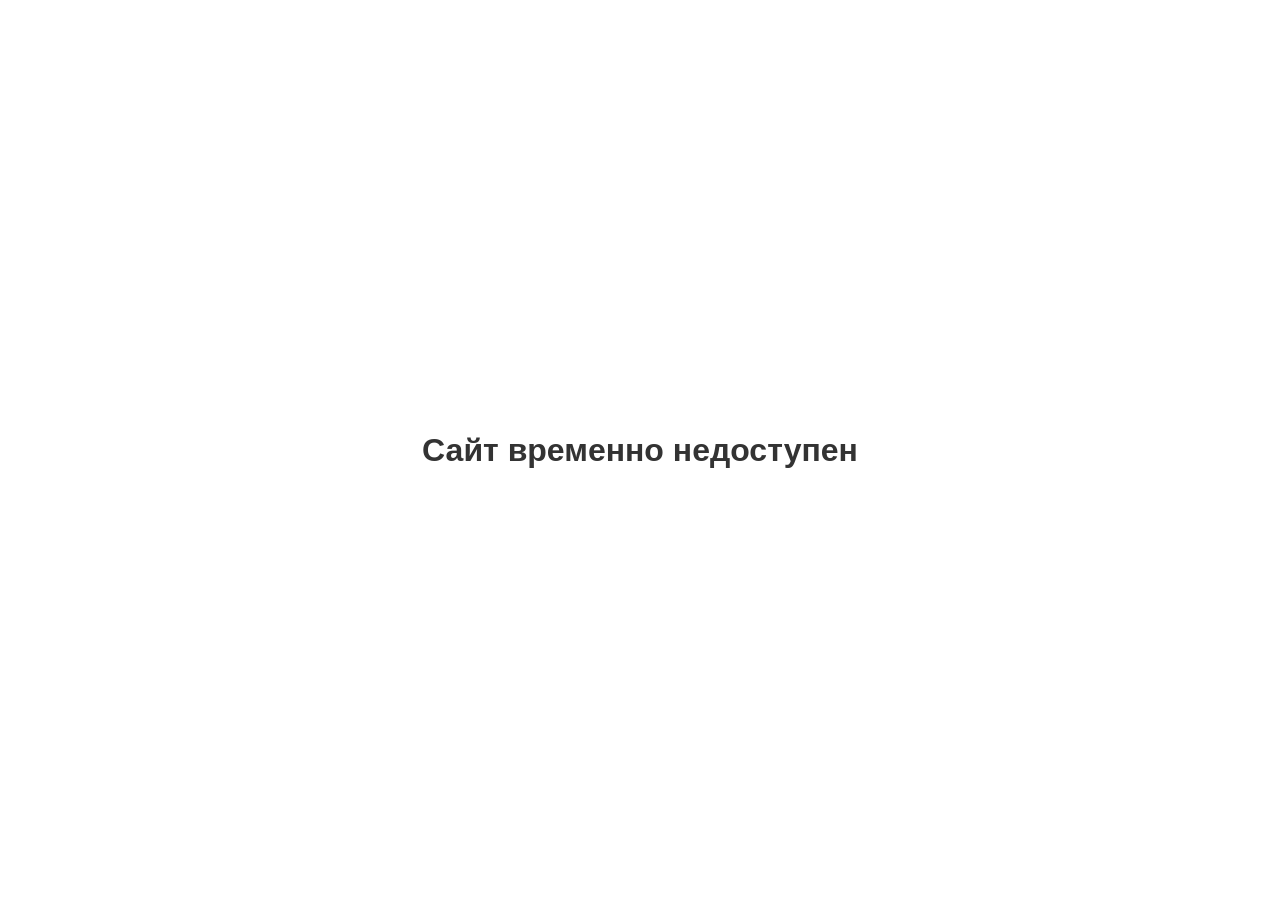
==== commit 1ad4f230: "Create index.html for site unavailability message Added a simple HTML page to indicate site unavaila" ====
--- a/index.html
+++ b/index.html
@@ -1,1123 +1,25 @@
+
 <!DOCTYPE html>
-<!-- saved from url=(0057)https://mykhailo-lypenko-portfolio.elchapos.chatgpt.site/ -->
-<html lang="en"><head><meta http-equiv="Content-Type" content="text/html; charset=UTF-8">
-
-<meta name="viewport" content="width=device-width,initial-scale=1">
-<title>Mykhailo Lypenko — Product Manager</title>
-<meta name="description" content="Product Manager with experience in digital products, business analysis, product strategy, and cross-functional coordination.">
-<link rel="preconnect" href="https://fonts.googleapis.com/">
-<link rel="preconnect" href="https://fonts.gstatic.com/" crossorigin="">
-<link href="./Mykhailo Lypenko — Product Manager_files/css2" rel="stylesheet">
-<style>
-  :root{
-    --bg:#f4f4f2;
-    --bg-2:#e9e9e6;
-    --bg-3:#dedede;
-    --ink:#0e0e0e;
-    --ink-2:#1a1a1a;
-    --muted:#6b6b6b;
-    --line:#d4d4d1;
-    --line-strong:#0e0e0e;
-    --accent:#0e0e0e;
-    --radius:999px;
-    --pad-x:clamp(20px, 5vw, 80px);
-    --container:1280px;
-    --t-display: clamp(48px, 9vw, 140px);
-    --t-h1: clamp(36px, 5vw, 72px);
-    --t-h2: clamp(28px, 3.6vw, 52px);
-    --t-body: 17px;
-    --t-small: 13px;
-    --ease: cubic-bezier(.22,1,.36,1);
-  }
-  *,*::before,*::after{ box-sizing:border-box; }
-  html{ scroll-behavior:smooth; }
-  body{
-    margin:0;
-    font-family:"Archivo", "Helvetica Neue", Helvetica, Arial, sans-serif;
-    background:var(--bg);
-    color:var(--ink);
-    font-size:var(--t-body);
-    line-height:1.55;
-    -webkit-font-smoothing:antialiased;
-    text-rendering:optimizeLegibility;
-  }
-  img{ max-width:100%; display:block; }
-  a{ color:inherit; text-decoration:none; }
-  button{ font:inherit; cursor:pointer; }
-
-  /* ---------- Reveal animation utility ---------- */
-  .reveal{ opacity:0; transform:translateY(24px); transition:opacity .9s var(--ease), transform .9s var(--ease); }
-  .reveal.in{ opacity:1; transform:none; }
-  .reveal.delay-1{ transition-delay:.08s; }
-  .reveal.delay-2{ transition-delay:.16s; }
-  .reveal.delay-3{ transition-delay:.24s; }
-  .reveal.delay-4{ transition-delay:.32s; }
-
-  /* ---------- Header / Nav ---------- */
-  .nav{
-    position:fixed; inset:0 0 auto 0; z-index:50;
-    display:flex; align-items:center; justify-content:space-between;
-    padding:18px var(--pad-x);
-    transition: background .3s var(--ease), backdrop-filter .3s var(--ease), border-color .3s var(--ease);
-    border-bottom:1px solid transparent;
-  }
-  .nav.scrolled{
-    background:rgba(244,244,242,.72);
-    backdrop-filter:saturate(160%) blur(14px);
-    -webkit-backdrop-filter:saturate(160%) blur(14px);
-    border-bottom-color:var(--line);
-  }
-  .logo{
-    display:flex; align-items:center; gap:10px;
-    font-family:"JetBrains Mono", monospace;
-    font-size:13px; letter-spacing:.14em; text-transform:uppercase;
-  }
-  .logo .mark{
-    width:32px; height:32px; border-radius:8px;
-    background:var(--ink); color:var(--bg);
-    display:grid; place-items:center;
-    font-family:"Archivo"; font-weight:800; font-size:14px;
-  }
-  .nav ul{
-    list-style:none; display:flex; gap:36px; margin:0; padding:0;
-  }
-  .nav ul a{
-    font-size:14px; letter-spacing:.02em;
-    color:var(--ink-2); opacity:.7;
-    position:relative; padding:6px 0;
-    transition: opacity .25s var(--ease), color .25s var(--ease);
-  }
-  .nav ul a::after{
-    content:""; position:absolute; left:0; right:0; bottom:0;
-    height:1px; background:currentColor; transform:scaleX(0); transform-origin:left;
-    transition: transform .35s var(--ease);
-  }
-  .nav ul a:hover{ opacity:1; }
-  .nav ul a.active{ opacity:1; }
-  .nav ul a.active::after{ transform:scaleX(1); }
-  .nav .cta{
-    border:1px solid var(--ink);
-    background:transparent;
-    color:var(--ink);
-    border-radius:var(--radius);
-    padding:11px 22px;
-    font-size:13px; letter-spacing:.06em; text-transform:uppercase; font-weight:600;
-    transition: background .25s var(--ease), color .25s var(--ease), transform .25s var(--ease);
-  }
-  .nav .cta:hover{ background:var(--ink); color:var(--bg); transform:translateY(-1px); }
-  .lang-switch{ display:flex; gap:4px; margin-left:auto; margin-right:18px; }
-  .lang-switch button{ border:0; background:transparent; padding:7px 6px; color:var(--muted); font:500 11px "JetBrains Mono",monospace; letter-spacing:.08em; }
-  .lang-switch button.active{ color:var(--ink); text-decoration:underline; text-underline-offset:4px; }
-  .menu-btn{
-    display:none; border:1px solid var(--ink); background:transparent;
-    width:42px; height:42px; border-radius:var(--radius);
-  }
-  .menu-btn span{ display:block; width:16px; height:1.5px; background:var(--ink); margin:3px auto; }
-
-  /* ---------- Section frame ---------- */
-  section{ position:relative; }
-  .container{ max-width:var(--container); margin:0 auto; padding:0 var(--pad-x); }
-  .section-pad{ padding:120px 0; }
-  .eyebrow{
-    display:inline-flex; align-items:center; justify-content:center;
-    border:1px solid var(--ink);
-    padding:8px 22px;
-    font-family:"JetBrains Mono", monospace;
-    font-size:11px; letter-spacing:.32em; text-transform:uppercase; font-weight:500;
-  }
-  .section-head{
-    display:flex; flex-direction:column; align-items:center; gap:24px;
-    margin-bottom:72px; text-align:center;
-  }
-  .section-head h2{
-    font-size:var(--t-h1); font-weight:800; letter-spacing:-.02em;
-    margin:0; line-height:1; text-wrap:balance;
-  }
-  .section-head p{
-    max-width:560px; color:var(--muted); margin:0;
-  }
-
-  /* ---------- Hero ---------- */
-  .hero{
-    position:relative;
-    min-height:100vh;
-    display:grid; grid-template-columns: 1.05fr .95fr;
-    overflow:hidden;
-    padding-top:90px;
-  }
-  .hero .left{
-    background:var(--bg-2);
-    padding: 80px var(--pad-x) 80px;
-    display:flex; flex-direction:column; justify-content:center;
-    position:relative; z-index:2;
-  }
-  .hero .right{
-    background:var(--ink);
-    color:var(--bg);
-    position:relative; z-index:1;
-    /* diagonal cut: takes a slice from left side */
-    clip-path: polygon(14% 0, 100% 0, 100% 100%, 0% 100%);
-    margin-left:-12%;
-  }
-  .hero .kicker{
-    font-family:"JetBrains Mono", monospace;
-    font-size:13px; letter-spacing:.28em; text-transform:uppercase;
-    color:var(--muted); margin-bottom:24px;
-  }
-  .hero h1{
-    font-size:var(--t-display);
-    line-height:.92; letter-spacing:-.035em; font-weight:800;
-    margin:0 0 18px; text-wrap:balance;
-  }
-  .hero h1 .outline{
-    -webkit-text-stroke:1.5px var(--ink); color:transparent;
-    font-style:italic;
-  }
-  .hero .role{
-    font-family:"JetBrains Mono", monospace;
-    font-size:14px; letter-spacing:.18em; text-transform:uppercase;
-    color:var(--ink-2);
-    display:flex; align-items:center; gap:14px;
-    margin-bottom:48px;
-  }
-  .hero .role::before{
-    content:""; width:48px; height:1px; background:var(--ink);
-  }
-  .hero .socials{
-    display:flex; gap:12px; margin-bottom:40px;
-  }
-  .hero .socials a{
-    width:46px; height:46px; border-radius:50%;
-    border:1px solid var(--ink);
-    display:grid; place-items:center;
-    transition: background .25s var(--ease), color .25s var(--ease), transform .25s var(--ease);
-  }
-  .hero .socials a:hover{
-    background:var(--ink); color:var(--bg); transform:translateY(-2px);
-  }
-  .hero .meta{
-    display:flex; gap:48px; color:var(--muted);
-    font-family:"JetBrains Mono", monospace; font-size:11px;
-    letter-spacing:.2em; text-transform:uppercase;
-  }
-  .hero .meta b{ display:block; color:var(--ink); font-family:"Archivo"; font-weight:600; font-size:14px; letter-spacing:0; text-transform:none; margin-top:4px;}
-  .portrait-wrap{
-    position:absolute; inset:0;
-    display:flex; align-items:flex-end; justify-content:center;
-    padding: 90px 0 0 8%;
-  }
-  .portrait{
-    position:relative;
-    width:min(560px, 80%);
-    aspect-ratio: 4/5;
-    background:
-      repeating-linear-gradient(45deg, #1a1a1a 0 12px, #161616 12px 24px);
-    border:1px solid #2a2a2a;
-    overflow:hidden;
-  }
-  .portrait img{ width:100%; height:100%; object-fit:cover; object-position:center 20%; position:relative; z-index:2; }
-  .portrait.has-photo::before{ display:none; }
-  .portrait::before{
-    /* gray silhouette */
-    content:""; position:absolute; left:50%; bottom:-2%;
-    transform:translateX(-50%);
-    width:78%; aspect-ratio:1/1.4;
-    background:
-      radial-gradient(ellipse 30% 26% at 50% 22%, #6e6e6e 0 99%, transparent 100%),
-      radial-gradient(ellipse 50% 50% at 50% 78%, #6e6e6e 0 70%, transparent 71%);
-    filter:blur(.5px);
-  }
-  .portrait .ph-label{
-    position:absolute; top:14px; left:14px;
-    font-family:"JetBrains Mono", monospace; font-size:10px; letter-spacing:.2em;
-    color:#9a9a9a; text-transform:uppercase;
-  }
-  .portrait .ph-corner{
-    position:absolute; bottom:14px; right:14px;
-    font-family:"JetBrains Mono", monospace; font-size:10px; letter-spacing:.2em;
-    color:#9a9a9a; text-transform:uppercase;
-  }
-  .hero-stamp{
-    position:absolute;
-    right:var(--pad-x); top:120px;
-    font-family:"JetBrains Mono", monospace; font-size:11px; letter-spacing:.3em;
-    color:#9a9a9a; text-transform:uppercase;
-    writing-mode: vertical-rl; transform:rotate(180deg);
-    z-index:3;
-  }
-
-  /* Hero entrance */
-  .hero .left > *{
-    opacity:0; transform:translateX(-28px);
-    animation: slideInLeft .9s var(--ease) forwards;
-  }
-  .hero .left .kicker{ animation-delay:.1s; }
-  .hero .left h1{ animation-delay:.18s; }
-  .hero .left .role{ animation-delay:.28s; }
-  .hero .left .socials{ animation-delay:.36s; }
-  .hero .left .meta{ animation-delay:.44s; }
-  .portrait{
-    opacity:0; transform:translateX(24px) scale(.98);
-    animation: fadeInRight 1.1s var(--ease) .35s forwards;
-  }
-  @keyframes slideInLeft{ to{ opacity:1; transform:none; } }
-  @keyframes fadeInRight{ to{ opacity:1; transform:none; } }
-
-  /* ---------- Intro strip ---------- */
-  .intro{
-    background:var(--ink); color:var(--bg);
-    padding:96px var(--pad-x);
-    position:relative; overflow:hidden;
-  }
-  .intro .container{ position:relative; z-index:2; display:grid; grid-template-columns: 1fr 1.4fr; gap:64px; align-items:center;}
-  .intro h3{
-    margin:0; font-size:var(--t-h2); font-weight:700; letter-spacing:-.02em; line-height:1.05;
-  }
-  .intro p{ margin:0 0 24px; color:#bdbdbd; max-width:62ch; }
-  .intro .read-more{
-    display:inline-flex; align-items:center; gap:14px;
-    border:1px solid #2e2e2e; color:var(--bg);
-    border-radius:var(--radius); padding:12px 22px;
-    background:transparent;
-    font-size:13px; letter-spacing:.1em; text-transform:uppercase; font-weight:600;
-    transition:background .25s var(--ease), color .25s var(--ease), border-color .25s var(--ease);
-  }
-  .intro .read-more:hover{ background:var(--bg); color:var(--ink); border-color:var(--bg); }
-  .intro .deco{
-    position:absolute; right:-6%; top:50%; transform:translateY(-50%);
-    font-family:"Archivo"; font-weight:900; font-size:clamp(280px, 36vw, 520px);
-    line-height:.8; letter-spacing:-.05em;
-    color:rgba(255,255,255,.04);
-    user-select:none; pointer-events:none;
-    z-index:1;
-  }
-
-  /* ---------- About ---------- */
-  .about{ background:var(--bg); }
-  .about .lead{
-    max-width:720px; margin:0 auto 64px;
-    text-align:center; color:var(--muted);
-    font-size:18px; line-height:1.6;
-  }
-  .services{
-    display:grid; grid-template-columns: repeat(3, 1fr); gap:24px;
-  }
-  .service{
-    background:var(--bg-2);
-    padding:40px 32px;
-    border:1px solid transparent;
-    transition: transform .4s var(--ease), background .4s var(--ease), border-color .4s var(--ease);
-    position:relative;
-  }
-  .service:hover{
-    background:var(--ink); color:var(--bg); transform:translateY(-6px);
-    border-color:var(--ink);
-  }
-  .service:hover .svc-icon{ border-color:var(--bg); color:var(--bg); }
-  .service:hover .svc-num{ color:#777; }
-  .svc-icon{
-    width:56px; height:56px; border-radius:50%;
-    border:1px solid var(--ink);
-    display:grid; place-items:center;
-    margin-bottom:28px;
-    transition: border-color .4s var(--ease), color .4s var(--ease);
-  }
-  .service h4{
-    margin:0 0 12px; font-size:24px; font-weight:700; letter-spacing:-.01em;
-  }
-  .service p{
-    margin:0; font-size:15px; line-height:1.6; color:inherit; opacity:.78;
-  }
-  .svc-num{
-    position:absolute; right:24px; top:24px;
-    font-family:"JetBrains Mono", monospace; font-size:11px; letter-spacing:.2em;
-    color:var(--muted); transition: color .4s var(--ease);
-  }
-
-  /* ---------- Skills ---------- */
-  .skills{ background:var(--bg-2); }
-  .skills .group{ margin-bottom:64px; }
-  .skills .group:last-child{ margin-bottom:0; }
-  .group-head{
-    display:flex; align-items:center; gap:18px; margin-bottom:24px;
-  }
-  .group-head h3{
-    margin:0; font-size:20px; font-weight:700; letter-spacing:.02em; text-transform:uppercase;
-  }
-  .group-head .rule{ flex:1; height:1px; background:var(--line); }
-  .group-head .count{
-    font-family:"JetBrains Mono", monospace; font-size:11px; color:var(--muted); letter-spacing:.2em;
-  }
-  .skill-grid{
-    display:grid; grid-template-columns: repeat(6, 1fr); gap:12px;
-  }
-  .skill{
-    background:var(--bg);
-    border:1px solid var(--line);
-    padding:24px 16px;
-    display:flex; flex-direction:column; align-items:center; gap:12px;
-    transition: transform .3s var(--ease), background .3s var(--ease), color .3s var(--ease), border-color .3s var(--ease);
-  }
-  .skill:hover{
-    background:var(--ink); color:var(--bg); transform:translateY(-4px);
-    border-color:var(--ink);
-  }
-  .skill .glyph{
-    width:36px; height:36px; display:grid; place-items:center;
-    font-family:"JetBrains Mono", monospace; font-weight:500; font-size:14px;
-    border:1px solid currentColor; border-radius:8px;
-    opacity:.85;
-  }
-  .skill .name{
-    font-size:13px; letter-spacing:.04em;
-  }
-
-  /* ---------- Portfolio ---------- */
-  .portfolio{ background:var(--bg); }
-  .banner{
-    height:220px; margin-bottom:72px;
-    background:
-      linear-gradient(90deg, var(--ink) 0%, var(--ink) 50%, var(--bg-2) 50%, var(--bg-2) 100%);
-    position:relative; overflow:hidden;
-    display:flex; align-items:center;
-  }
-  .banner .container{ display:flex; justify-content:space-between; align-items:center; width:100%; }
-  .banner .b-l{ color:var(--bg); }
-  .banner .b-l span{ font-family:"JetBrains Mono", monospace; font-size:12px; letter-spacing:.2em; color:#999;}
-  .banner .b-l h3{ font-size:clamp(40px, 5vw, 72px); font-weight:800; margin:6px 0 0; letter-spacing:-.02em; line-height:.95;}
-  .banner .b-r{ color:var(--ink); text-align:right; }
-  .banner .b-r .num{ font-family:"Archivo"; font-weight:900; font-size:clamp(80px, 11vw, 160px); line-height:.9; letter-spacing:-.04em;}
-  .banner .b-r .lbl{ font-family:"JetBrains Mono", monospace; font-size:12px; letter-spacing:.2em; color:var(--muted);}
-
-  .filters{
-    display:flex; flex-wrap:wrap; gap:10px; justify-content:center;
-    margin-bottom:48px;
-  }
-  .filters button{
-    border:1px solid var(--line);
-    background:transparent;
-    color:var(--ink);
-    padding:10px 22px;
-    border-radius:var(--radius);
-    font-size:13px; letter-spacing:.06em;
-    transition: background .25s var(--ease), color .25s var(--ease), border-color .25s var(--ease);
-  }
-  .filters button:hover{ border-color:var(--ink); }
-  .filters button.active{ background:var(--ink); color:var(--bg); border-color:var(--ink);}
-
-  .projects{
-    display:grid; grid-template-columns: repeat(3, 1fr); gap:24px;
-  }
-  .project{
-    background:var(--bg-2);
-    overflow:hidden;
-    display:flex; flex-direction:column;
-    transition: transform .4s var(--ease);
-  }
-  .project:hover{ transform:translateY(-4px); }
-  .project .thumb{
-    position:relative; aspect-ratio: 4/3; overflow:hidden;
-    background: repeating-linear-gradient(45deg, var(--bg-3) 0 14px, #d5d5d2 14px 28px);
-    border-bottom:1px solid var(--line);
-  }
-  .project .thumb .ph{
-    position:absolute; inset:0; display:grid; place-items:center;
-    color:var(--muted); font-family:"JetBrains Mono", monospace;
-    font-size:11px; letter-spacing:.22em; text-transform:uppercase;
-  }
-  .project .overlay{
-    position:absolute; inset:0;
-    background:rgba(14,14,14,.86);
-    color:var(--bg);
-    opacity:0; transform:translateY(8px);
-    transition: opacity .35s var(--ease), transform .35s var(--ease);
-    display:flex; align-items:center; justify-content:center; gap:14px;
-  }
-  .project:hover .overlay{ opacity:1; transform:none; }
-  .overlay .pill{
-    border:1px solid var(--bg);
-    color:var(--bg);
-    background:transparent;
-    padding:10px 18px;
-    border-radius:var(--radius);
-    font-size:12px; letter-spacing:.08em; text-transform:uppercase;
-    transition: background .25s var(--ease), color .25s var(--ease);
-  }
-  .overlay .pill:hover{ background:var(--bg); color:var(--ink); }
-  .project .body{ padding:24px 24px 28px; }
-  .project h4{ margin:0 0 8px; font-size:20px; font-weight:700; letter-spacing:-.01em;}
-  .project p{ margin:0 0 16px; color:var(--muted); font-size:14px; line-height:1.55;}
-  .tags{ display:flex; flex-wrap:wrap; gap:6px;}
-  .tag{
-    font-family:"JetBrains Mono", monospace;
-    font-size:10px; letter-spacing:.16em; text-transform:uppercase;
-    border:1px solid var(--line); padding:4px 10px; color:var(--muted);
-  }
-
-  /* ---------- Contact ---------- */
-  .contact{ background:var(--bg-2); }
-  .contact .blurb{ max-width:560px; margin:0 auto 56px; text-align:center; color:var(--muted);}
-  .form{ max-width:760px; margin:0 auto; }
-  .row{ display:grid; grid-template-columns: 1fr 1fr; gap:36px; margin-bottom:36px; }
-  .field{ position:relative; }
-  .field input, .field textarea{
-    width:100%; border:0;
-    border-bottom:1px solid var(--line-strong);
-    background:transparent;
-    padding:14px 0 12px;
-    font:inherit; font-size:16px; color:var(--ink);
-    outline:none;
-    transition: border-color .3s var(--ease);
-  }
-  .field textarea{ resize:vertical; min-height:120px; }
-  .field label{
-    position:absolute; left:0; top:14px;
-    color:var(--muted); font-size:14px; letter-spacing:.04em;
-    pointer-events:none;
-    transition: transform .3s var(--ease), font-size .3s var(--ease), color .3s var(--ease);
-  }
-  .field input:focus + label,
-  .field textarea:focus + label,
-  .field input:not(:placeholder-shown) + label,
-  .field textarea:not(:placeholder-shown) + label{
-    transform:translateY(-22px); font-size:11px; letter-spacing:.2em; text-transform:uppercase; color:var(--ink);
-  }
-  .field .bar{
-    position:absolute; left:0; bottom:0; height:1px; background:var(--ink);
-    width:0; transition: width .35s var(--ease);
-  }
-  .field input:focus ~ .bar,
-  .field textarea:focus ~ .bar{ width:100%; }
-  .submit-row{
-    display:flex; align-items:center; gap:24px; margin-top:40px;
-  }
-  .submit-row .line{ flex:1; height:1px; background:var(--line-strong); }
-  .submit{
-    border:1px solid var(--ink);
-    background:var(--ink); color:var(--bg);
-    border-radius:var(--radius);
-    padding:14px 36px;
-    font-size:13px; letter-spacing:.14em; text-transform:uppercase; font-weight:600;
-    transition: background .25s var(--ease), color .25s var(--ease), transform .25s var(--ease);
-  }
-  .submit:hover{ background:transparent; color:var(--ink); transform:translateY(-2px); }
-
-  /* ---------- Footer ---------- */
-  footer{
-    background:var(--ink); color:var(--bg);
-    padding:64px var(--pad-x) 28px;
-  }
-  .foot-top{
-    display:flex; justify-content:space-between; align-items:center;
-    padding-bottom:32px; border-bottom:1px solid #1f1f1f; margin-bottom:24px;
-  }
-  .foot-name{
-    font-size:clamp(40px, 5vw, 76px); font-weight:800; letter-spacing:-.03em; margin:0; line-height:1;
-  }
-  .foot-socials{ display:flex; gap:10px; }
-  .foot-socials a{
-    width:44px; height:44px; border-radius:50%;
-    border:1px solid #2e2e2e;
-    display:grid; place-items:center;
-    transition: background .25s var(--ease), color .25s var(--ease), border-color .25s var(--ease);
-  }
-  .foot-socials a:hover{ background:var(--bg); color:var(--ink); border-color:var(--bg); }
-  .foot-bot{
-    display:flex; justify-content:space-between; align-items:center;
-    font-family:"JetBrains Mono", monospace; font-size:11px; letter-spacing:.18em;
-    text-transform:uppercase; color:#7a7a7a;
-  }
-  .foot-bot a{ color:#bdbdbd; }
-
-  /* ---------- Back to top ---------- */
-  .to-top{
-    position:fixed; right:24px; bottom:24px; z-index:60;
-    width:48px; height:48px; border-radius:50%;
-    background:var(--ink); color:var(--bg); border:0;
-    display:grid; place-items:center;
-    opacity:0; transform:translateY(12px); pointer-events:none;
-    transition: opacity .3s var(--ease), transform .3s var(--ease), background .25s var(--ease);
-  }
-  .to-top.show{ opacity:1; transform:none; pointer-events:auto; }
-  .to-top:hover{ background:#2a2a2a; }
-
-  .background-section {background:var(--bg-2);scroll-margin-top:100px;}
-  .background-section h3 {font-size:28px;margin:48px 0 24px;}
-  .resume-grid {display:grid;grid-template-columns:repeat(2,minmax(0,1fr));gap:24px;}
-  .resume-card {border-top:1px solid var(--line-strong);padding:28px 0;margin-bottom:24px;min-width:0;}
-  .resume-card h4 {font-size:24px;line-height:1.3;margin:12px 0;}
-  .resume-meta {font-size:14px;color:var(--muted);}
-  .resume-link {text-decoration:underline;text-underline-offset:4px;font-size:16px;}
-  .credential-id {overflow-wrap:anywhere;font-size:14px;}
-  .resume-card li {margin:12px 0;}
-  [data-profile-lang][hidden] {display:none;}
-  @media(max-width:960px){.resume-grid{grid-template-columns:1fr;}}
-  /* ---------- Mobile ---------- */
-  @media (max-width: 960px){
-    .nav ul{ display:none; }
-    .nav .cta{ display:none; }
-    .menu-btn{ display:block; }
-    .nav nav.open{ display:block; position:absolute; top:78px; left:0; right:0; padding:18px var(--pad-x); background:rgba(244,244,242,.98); border-bottom:1px solid var(--line); }
-    .nav nav.open ul{ display:flex; flex-direction:column; gap:14px; }
-    .lang-switch{ margin-left:auto; margin-right:10px; }
-    .hero{ grid-template-columns:1fr; min-height:auto; padding-top:120px;}
-    .hero .left{ padding:40px var(--pad-x); }
-    .hero .right{
-      clip-path: polygon(0 6%, 100% 0, 100% 100%, 0 100%);
-      margin-left:0; min-height:520px;
+<html lang="ru">
+<head>
+  <meta charset="UTF-8">
+  <meta name="viewport" content="width=device-width, initial-scale=1.0">
+  <title>Сайт недоступен</title>
+  <style>
+    body {
+      margin: 0;
+      height: 100vh;
+      display: flex;
+      justify-content: center;
+      align-items: center;
+      background: #ffffff;
+      color: #333333;
+      font-family: Arial, sans-serif;
+      text-align: center;
     }
-    .portrait-wrap{ padding: 80px var(--pad-x) 0; }
-    .hero-stamp{ display:none; }
-    .intro .container{ grid-template-columns:1fr; gap:32px; }
-    .services{ grid-template-columns:1fr; }
-    .skill-grid{ grid-template-columns: repeat(3, 1fr); }
-    .projects{ grid-template-columns:1fr; }
-    .row{ grid-template-columns:1fr; gap:28px; }
-    .banner{ height:auto; padding:32px 0; }
-    .banner .container{ flex-direction:column; align-items:flex-start; gap:24px; }
-    .banner .b-r{ text-align:left; }
-  }
-
-  /* Layout and interaction refinements */
-  section[id] {scroll-margin-top:100px;}
-  .nav {gap:24px;background:rgba(244,244,242,.96);padding-inline:clamp(20px,3vw,48px);}
-  .logo {flex-shrink:0;letter-spacing:.06em;white-space:nowrap;}
-  .nav {justify-content:flex-start;}
-  .nav nav {margin-left:20px;}
-  .nav ul {gap:22px;}
-  .nav ul a {white-space:nowrap;}
-  .lang-switch {margin:0 0 0 auto;flex-shrink:0;position:relative;display:block;}
-  .lang-switch summary {list-style:none;cursor:pointer;display:flex;align-items:center;gap:12px;min-height:44px;padding:0 12px;font-size:14px;white-space:nowrap;border-radius:8px;}
-  .lang-switch summary::-webkit-details-marker {display:none;}
-  .lang-switch summary::after {content:"";width:6px;height:6px;border-right:1.5px solid currentColor;border-bottom:1.5px solid currentColor;transform:rotate(45deg);margin-top:-4px;}
-  .lang-switch[open] summary::after {transform:rotate(225deg);margin-top:4px;}
-  .lang-switch summary:hover,.lang-switch[open] summary {background:var(--bg-2);}
-  .language-options {position:absolute;right:0;top:calc(100% + 10px);width:180px;padding:6px;background:var(--bg);border:1px solid var(--line);border-radius:10px;box-shadow:0 12px 32px rgba(0,0,0,.1);}
-  .language-options button {display:flex;align-items:center;justify-content:space-between;width:100%;text-align:left;padding:10px 12px!important;font:inherit!important;font-size:14px!important;letter-spacing:0!important;border-radius:6px;}
-  .language-options button:hover,.language-options button:focus-visible {background:var(--bg-2);}
-  .language-options button.active {text-decoration:none;font-weight:600!important;}
-  .language-options button.active::after {content:"✓";}
-  .lang-switch summary:focus-visible {outline:2px solid var(--ink);outline-offset:3px;}
-  .lang-switch button {font-size:13px;min-height:44px;}
-  .nav .cta {display:none;}
-  .hero h1 {font-size:clamp(44px,6.7vw,100px);overflow-wrap:normal;}
-  .hero .left {min-width:0;}
-  .hero .meta {flex-wrap:wrap;gap:24px;}
-  .hero .meta b {max-width:170px;}
-  .section-pad {padding:80px 0;}
-  .section-head {margin-bottom:48px;}
-  .contact .blurb {margin-bottom:0;}
-  .form-note {font-size:14px;color:var(--muted);margin-bottom:36px;}
-  .form-note a {text-decoration:underline;overflow-wrap:anywhere;}
-  .field {display:flex;flex-direction:column;}
-  .field label,.field input:focus + label,.field textarea:focus + label,
-  .field input:not(:placeholder-shown) + label,.field textarea:not(:placeholder-shown) + label {
-    position:static;order:-1;transform:none;font-size:14px;letter-spacing:0;text-transform:none;color:var(--muted);
-  }
-  .field input,.field textarea {display:block;}
-  .field input:focus,.field textarea:focus {box-shadow:0 1px 0 var(--ink);}
-  .row:has(#f-subject) {grid-template-columns:1fr;}
-  .submit-row .line {display:none;}
-  .submit-row {justify-content:center;}
-  .tag {font-size:12px;letter-spacing:.04em;}
-  .skill .name {font-size:14px;}
-  .project[hidden] {display:none;}
-  .project .overlay {opacity:1;}
-  .project .thumb {min-height:180px;}
-  .project .ph {padding:24px;text-align:center;overflow-wrap:anywhere;}
-  .foot-top,.foot-bot {gap:24px;flex-wrap:wrap;}
-  .foot-name {font-size:clamp(28px,4vw,52px);}
-  a:focus-visible,button:focus-visible {outline:2px solid currentColor;outline-offset:5px;}
-  @media(max-width:1200px){
-    .nav nav {margin-left:0;}
-    .nav ul {display:none;}
-    .menu-btn {display:block;flex-shrink:0;}
-    .lang-switch {margin-left:auto;}
-    .nav nav.open {position:absolute;top:100%;left:0;right:0;padding:24px;background:var(--bg);border-bottom:1px solid var(--line);}
-    .nav nav.open ul {display:flex;flex-direction:column;gap:16px;}
-  }
-  @media(max-width:600px){
-    .nav {gap:10px;padding:12px 16px;}
-    .logo > span:last-child {display:none;}
-    .hero .right {min-height:400px;}
-    .portrait-wrap {padding-top:32px;}
-    .skill-grid {grid-template-columns:repeat(2,minmax(0,1fr));}
-    .section-pad {padding:56px 0;}
-    .filters {flex-wrap:wrap;}
-    .section-head h2 {font-size:32px;}
-  }
-  @media(prefers-reduced-motion:reduce){
-    html {scroll-behavior:auto;}
-    *,*::before,*::after {transition:none!important;animation:none!important;}
-    .reveal {opacity:1;transform:none;}
-  }
-</style>
+  </style>
 </head>
 <body>
-
-<!-- ============ NAV ============ -->
-<header class="nav scrolled" id="nav">
-  <a href="https://mykhailo-lypenko-portfolio.elchapos.chatgpt.site/#top" class="logo" aria-label="Logo">
-    <span class="mark">M</span>
-    <span>Mykhailo Lypenko</span>
-  </a>
-  <nav id="main-navigation" aria-label="Main navigation">
-    <ul>
-      <li><a href="https://mykhailo-lypenko-portfolio.elchapos.chatgpt.site/#about" data-link="" data-i18n="nav.about" class="">About</a></li>
-      <li><a href="https://mykhailo-lypenko-portfolio.elchapos.chatgpt.site/#background" data-link="" id="background-nav" class="">Background</a></li>
-      <li><a href="https://mykhailo-lypenko-portfolio.elchapos.chatgpt.site/#skills" data-link="" data-i18n="nav.skills" class="">Skills</a></li>
-      <li><a href="https://mykhailo-lypenko-portfolio.elchapos.chatgpt.site/#portfolio" data-link="" data-i18n="nav.work" class="">Case Studies</a></li>
-      <li><a href="https://mykhailo-lypenko-portfolio.elchapos.chatgpt.site/#contact" data-link="" data-i18n="nav.contact" class="active">Contact</a></li>
-    </ul>
-  </nav>
-  <details class="lang-switch" id="language-picker">
-    <summary aria-label="Choose language"><span id="current-language">English</span></summary>
-    <div class="language-options" aria-label="Languages">
-      <button type="button" class="active" data-lang="en" lang="en" aria-pressed="true">English</button>
-      <button type="button" data-lang="sk" lang="sk" aria-pressed="false" class="">Slovenčina</button>
-      <button type="button" data-lang="ua" lang="uk" aria-pressed="false">Українська</button>
-    </div>
-  </details>
-  <a href="https://mykhailo-lypenko-portfolio.elchapos.chatgpt.site/#contact" class="cta" data-i18n="nav.cta">Contact Me</a>
-  <button class="menu-btn" aria-label="Menu" aria-controls="main-navigation" aria-expanded="false"><span></span><span></span><span></span></button>
-</header>
-
-<!-- ============ HERO ============ -->
-<section id="top" class="hero">
-  <div class="left">
-    <div class="kicker" data-i18n="hero.kicker">Product Portfolio — 2026</div>
-    <h1>
-      <span data-i18n="hero.hello">Hi, I am</span><br>
-      <span>Mykhailo</span> <span class="outline">Lypenko</span>
-    </h1>
-    <div class="role">Product Manager</div>
-    <div class="socials" aria-label="Social links">
-      <a href="mailto:mykhailolypenko@outlook.com" aria-label="Email" title="Email">
-        <svg width="16" height="16" viewBox="0 0 24 24" fill="none" stroke="currentColor" stroke-width="1.6"><rect x="3" y="5" width="18" height="14" rx="2"></rect><path d="M3 7l9 7 9-7"></path></svg>
-      </a>
-      <a href="https://t.me/MykhailoLypenko" target="_blank" rel="noreferrer" aria-label="Telegram" title="Telegram"><span aria-hidden="true">TG</span>
-      </a>
-      <a href="https://www.linkedin.com/in/mykhailolypenko/" target="_blank" rel="noreferrer" aria-label="LinkedIn" title="LinkedIn">
-        <svg width="16" height="16" viewBox="0 0 24 24" fill="currentColor"><path d="M4.98 3.5C4.98 4.88 3.86 6 2.5 6S0 4.88 0 3.5 1.12 1 2.5 1s2.48 1.12 2.48 2.5ZM.2 8h4.6v14H.2V8Zm7.5 0h4.41v1.92h.06c.62-1.17 2.13-2.4 4.39-2.4 4.69 0 5.56 3.08 5.56 7.08V22h-4.6v-6.49c0-1.55-.03-3.55-2.17-3.55-2.17 0-2.51 1.69-2.51 3.43V22H7.7V8Z"></path></svg>
-      </a>
-      <a href="https://www.instagram.com/flopyevv/" target="_blank" rel="noreferrer" aria-label="Instagram" title="Instagram">
-        <svg width="16" height="16" viewBox="0 0 24 24" fill="none" stroke="currentColor" stroke-width="1.6"><rect x="3" y="3" width="18" height="18" rx="5"></rect><circle cx="12" cy="12" r="4"></circle><circle cx="17.5" cy="6.5" r="1" fill="currentColor" stroke="none"></circle></svg>
-      </a>
-    </div>
-    <div class="meta">
-      <div data-i18n="hero.based">Based in<b>Žilina / Bratislava</b></div>
-      <div data-i18n="hero.available">Available<b>Open to work</b></div>
-      <div data-i18n="hero.experience">Commercial experience<b>11 months</b></div>
-    </div>
-  </div>
-  <div class="right">
-    <div class="hero-stamp">Mykhailo Lypenko — Portfolio / 2026</div>
-    <div class="portrait-wrap">
-      <div class="portrait has-photo" aria-label="Portrait of Mykhailo Lypenko">
-        <img src="./Mykhailo Lypenko — Product Manager_files/mykhailo-lypenko.jpg" alt="Mykhailo Lypenko">
-      </div>
-    </div>
-  </div>
-</section>
-
-<!-- ============ ABOUT ============ -->
-<section id="about" class="about section-pad">
-  <div class="container">
-    <div class="section-head reveal in">
-      <span class="eyebrow" data-i18n="about.label">About Me</span>
-      <h2 data-i18n="about.title">Product thinking backed by technology.</h2>
-      <p class="lead" data-i18n="about.body">I am a Product Manager with hands-on experience leading a corporate website redesign, coordinating marketing and technical teams, and improving online sales by more than 30%. With a Computer Science degree and ongoing studies in Information Management, I bridge business goals, user needs, and development.</p>
-    </div>
-
-    <div class="services">
-      <article class="service reveal delay-1 in">
-        <span class="svc-num">01 / PRODUCT</span>
-        <div class="svc-icon">
-          <svg width="20" height="20" viewBox="0 0 24 24" fill="none" stroke="currentColor" stroke-width="1.5"><path d="M3 21l4-1 11-11-3-3L4 17l-1 4Z"></path><path d="M14 6l3 3"></path></svg>
-        </div>
-        <h4 data-i18n="service.product.title">Product Strategy</h4>
-        <p data-i18n="service.product.body">Defining product value, shaping concepts, prioritising features, and keeping decisions connected to user and business needs.</p>
-      </article>
-
-      <article class="service reveal delay-2 in">
-        <span class="svc-num">02 / ANALYSIS</span>
-        <div class="svc-icon">
-          <svg width="20" height="20" viewBox="0 0 24 24" fill="none" stroke="currentColor" stroke-width="1.5"><path d="M8 8l-5 4 5 4"></path><path d="M16 8l5 4-5 4"></path><path d="M14 4l-4 16"></path></svg>
-        </div>
-        <h4 data-i18n="service.analysis.title">Business Analysis</h4>
-        <p data-i18n="service.analysis.body">Translating goals into clear requirements, improving workflows, and connecting stakeholder expectations with delivery.</p>
-      </article>
-
-      <article class="service reveal delay-3 in">
-        <span class="svc-num">03 / DELIVERY</span>
-        <div class="svc-icon">
-          <svg width="20" height="20" viewBox="0 0 24 24" fill="none" stroke="currentColor" stroke-width="1.5"><circle cx="12" cy="12" r="3"></circle><path d="M19.4 15a1.7 1.7 0 0 0 .3 1.8l.1.1a2 2 0 1 1-2.8 2.8l-.1-.1a1.7 1.7 0 0 0-1.8-.3 1.7 1.7 0 0 0-1 1.5V21a2 2 0 1 1-4 0v-.1a1.7 1.7 0 0 0-1-1.5 1.7 1.7 0 0 0-1.8.3l-.1.1a2 2 0 1 1-2.8-2.8l.1-.1a1.7 1.7 0 0 0 .3-1.8 1.7 1.7 0 0 0-1.5-1H3a2 2 0 1 1 0-4h.1a1.7 1.7 0 0 0 1.5-1 1.7 1.7 0 0 0-.3-1.8l-.1-.1a2 2 0 1 1 2.8-2.8l.1.1a1.7 1.7 0 0 0 1.8.3H9a1.7 1.7 0 0 0 1-1.5V3a2 2 0 1 1 4 0v.1a1.7 1.7 0 0 0 1 1.5 1.7 1.7 0 0 0 1.8-.3l.1-.1a2 2 0 1 1 2.8 2.8l-.1.1a1.7 1.7 0 0 0-.3 1.8V9a1.7 1.7 0 0 0 1.5 1H21a2 2 0 1 1 0 4h-.1a1.7 1.7 0 0 0-1.5 1Z"></path></svg>
-        </div>
-        <h4 data-i18n="service.delivery.title">Project Coordination</h4>
-        <p data-i18n="service.delivery.body">Aligning cross-functional teams, managing priorities and deadlines, and presenting product direction clearly.</p>
-      </article>
-    </div>
-  </div>
-</section>
-
-<section id="background" class="section-pad background-section"><div class="container">
-<div data-profile-lang="en">
-<div class="section-head"><span class="eyebrow">Professional experience</span><h2>Experience &amp; Education</h2></div>
-<h3>Professional experience</h3><article class="resume-card"><p class="resume-meta">Aug 2024 – Jun 2025 · Part-time · 11 months</p><h4>Digital Product Manager / Product Manager</h4><p><strong>LLC Mix-Line</strong></p><p>Managed the corporate website for a HoReCa furniture manufacturer, aligning goals with the owner and coordinating marketing and technical teams.</p><ul><li>Restructured the product catalogue and improved UX, contributing to over 30% growth in online sales.</li><li>Improved website performance and search visibility.</li><li>Established communication between marketing, development, and management to improve website updates.</li></ul><a class="resume-link" href="https://www.linkedin.com/in/mykhailolypenko/overlay/Position/2618209177/treasury/?profileId=ACoAAEddsaMBc2mk9OBZL68QAcA3xkfnVooCpoM" target="_blank" rel="noopener noreferrer">Employer recommendation on LinkedIn</a></article>
-<article class="resume-card"><h4>International experience · Work &amp; Travel USA</h4><p>Customer-facing work in a sports merchandise store strengthened my English communication, customer service, adaptability, and collaboration in a multicultural environment.</p></article>
-<h3>Education</h3><div class="resume-grid"><article class="resume-card"><p class="resume-meta">Sep 2026 – Jun 2028 · In progress; expected graduation</p><h4>University of Žilina</h4><p>Faculty of Management Science and Informatics</p><p>Information Management · Engineer’s degree (Ing.)</p></article><article class="resume-card"><p class="resume-meta">Sep 2023 – Jun 2026 · Completed</p><h4>Technical University of Košice</h4><p>Computer Science · Bachelor’s degree (Bc.)</p></article></div>
-<h3>Certificates</h3><div class="resume-grid"><article class="resume-card"><p class="resume-meta">Cisco · Issued February 2026</p><h4>CCNA: Switching, Routing, and Wireless Essentials</h4><a class="resume-link" href="https://www.credly.com/badges/cb398a14-1605-497b-9566-72f6d7bf4f4f/linked_in_profile" target="_blank" rel="noopener noreferrer">View credential</a></article><article class="resume-card"><p class="resume-meta">Cisco · Issued February 2026</p><h4>CCNA: Enterprise Networking, Security, and Automation</h4><a class="resume-link" href="https://www.credly.com/badges/4edbc664-075b-44c2-8cfc-01e39571e6fe/linked_in_profile" target="_blank" rel="noopener noreferrer">View credential</a></article></div>
-</div>
-<div data-profile-lang="sk" hidden="">
-<div class="section-head"><span class="eyebrow">Pracovné skúsenosti</span><h2>Skúsenosti a vzdelanie</h2></div>
-<h3>Pracovné skúsenosti</h3><article class="resume-card"><p class="resume-meta">August 2024 – jún 2025 · Čiastočný úväzok · 11 mesiacov</p><h4>Digital Product Manager / Product Manager</h4><p><strong>LLC Mix-Line</strong></p><p>Riadil som firemný web výrobcu nábytku pre HoReCa, zosúlaďoval ciele s majiteľom a koordinoval marketingový a technický tím.</p><ul><li>Reštrukturalizoval som katalóg a zlepšil UX, čím som prispel k rastu online predaja o viac ako 30 %.</li><li>Zlepšil som výkon webu a viditeľnosť vo vyhľadávačoch.</li><li>Nastavil som komunikáciu medzi marketingom, vývojom a vedením pre efektívnejšie aktualizácie webu.</li></ul><a class="resume-link" href="https://www.linkedin.com/in/mykhailolypenko/overlay/Position/2618209177/treasury/?profileId=ACoAAEddsaMBc2mk9OBZL68QAcA3xkfnVooCpoM" target="_blank" rel="noopener noreferrer">Odporúčanie zamestnávateľa na LinkedIn</a></article>
-<article class="resume-card"><h4>Medzinárodné skúsenosti · Work &amp; Travel USA</h4><p>Práca so zákazníkmi v predajni športového oblečenia posilnila moju komunikáciu v angličtine, zákaznícky servis, prispôsobivosť a spoluprácu v multikultúrnom prostredí.</p></article>
-<h3>Vzdelanie</h3><div class="resume-grid"><article class="resume-card"><p class="resume-meta">September 2026 – jún 2028 · Prebieha; predpokladané ukončenie</p><h4>Žilinská univerzita v Žiline</h4><p>Fakulta riadenia a informatiky</p><p>Informačný manažment · Inžinierske štúdium (Ing.)</p></article><article class="resume-card"><p class="resume-meta">September 2023 – jún 2026 · Ukončené</p><h4>Technická univerzita v Košiciach</h4><p>Informatika · Bakalárske štúdium (Bc.)</p></article></div>
-<h3>Certifikáty</h3><div class="resume-grid"><article class="resume-card"><p class="resume-meta">Cisco · Vydané vo februári 2026</p><h4>CCNA: Switching, Routing, and Wireless Essentials</h4><a class="resume-link" href="https://www.credly.com/badges/cb398a14-1605-497b-9566-72f6d7bf4f4f/linked_in_profile" target="_blank" rel="noopener noreferrer">Overiť certifikát</a></article><article class="resume-card"><p class="resume-meta">Cisco · Vydané vo februári 2026</p><h4>CCNA: Enterprise Networking, Security, and Automation</h4><a class="resume-link" href="https://www.credly.com/badges/4edbc664-075b-44c2-8cfc-01e39571e6fe/linked_in_profile" target="_blank" rel="noopener noreferrer">Overiť certifikát</a></article></div>
-</div>
-<div data-profile-lang="ua" hidden="">
-<div class="section-head"><span class="eyebrow">Професійний досвід</span><h2>Досвід та освіта</h2></div>
-<h3>Професійний досвід</h3><article class="resume-card"><p class="resume-meta">Серпень 2024 – червень 2025 · Часткова зайнятість · 11 місяців</p><h4>Digital Product Manager / Product Manager</h4><p><strong>LLC Mix-Line</strong></p><p>Керував корпоративним сайтом виробника меблів для HoReCa, узгоджував цілі з власником і координував маркетингову й технічну команди.</p><ul><li>Реструктурував каталог і покращив UX, сприяючи зростанню онлайн-продажів більш ніж на 30%.</li><li>Покращив продуктивність сайту та видимість у пошуку.</li><li>Налагодив комунікацію між маркетингом, розробкою й керівництвом для ефективнішого оновлення сайту.</li></ul><a class="resume-link" href="https://www.linkedin.com/in/mykhailolypenko/overlay/Position/2618209177/treasury/?profileId=ACoAAEddsaMBc2mk9OBZL68QAcA3xkfnVooCpoM" target="_blank" rel="noopener noreferrer">Рекомендація роботодавця на LinkedIn</a></article>
-<article class="resume-card"><h4>Міжнародний досвід · Work &amp; Travel USA</h4><p>Робота з клієнтами в магазині спортивного одягу зміцнила мої навички спілкування англійською, клієнтського сервісу, адаптивності та співпраці в мультикультурному середовищі.</p></article>
-<h3>Освіта</h3><div class="resume-grid"><article class="resume-card"><p class="resume-meta">Вересень 2026 – червень 2028 · Навчання триває; очікуване завершення</p><h4>Жилінський університет</h4><p>Факультет управління та інформатики</p><p>Інформаційний менеджмент · Інженерна програма (Ing.)</p></article><article class="resume-card"><p class="resume-meta">Вересень 2023 – червень 2026 · Завершено</p><h4>Технічний університет в Кошицях</h4><p>Інформатика · Бакалавр (Bc.)</p></article></div>
-<h3>Сертифікати</h3><div class="resume-grid"><article class="resume-card"><p class="resume-meta">Cisco · Видано в лютому 2026</p><h4>CCNA: Switching, Routing, and Wireless Essentials</h4><a class="resume-link" href="https://www.credly.com/badges/cb398a14-1605-497b-9566-72f6d7bf4f4f/linked_in_profile" target="_blank" rel="noopener noreferrer">Перевірити сертифікат</a></article><article class="resume-card"><p class="resume-meta">Cisco · Видано в лютому 2026</p><h4>CCNA: Enterprise Networking, Security, and Automation</h4><a class="resume-link" href="https://www.credly.com/badges/4edbc664-075b-44c2-8cfc-01e39571e6fe/linked_in_profile" target="_blank" rel="noopener noreferrer">Перевірити сертифікат</a></article></div>
-</div>
-</div></section>
-<!-- ============ SKILLS ============ -->
-<section id="skills" class="skills section-pad">
-  <div class="container">
-    <div class="section-head reveal in">
-      <span class="eyebrow" data-i18n="skills.label">Skills</span>
-      <h2 data-i18n="skills.title">Product, business, and technology.</h2>
-      <p data-i18n="skills.body">A practical mix of product management, communication, and technical skills developed through commercial work, university projects, and hackathons.</p>
-    </div>
-
-    <div class="group reveal in">
-      <div class="group-head">
-        <h3 data-i18n="skills.core">Core Skills</h3>
-        <span class="rule"></span>
-
-      </div>
-      <div class="skill-grid">
-        <div class="skill"><span class="glyph">◎</span><span class="name">Product Strategy</span></div>
-        <div class="skill"><span class="glyph">↗</span><span class="name">Product Development</span></div>
-        <div class="skill"><span class="glyph">≡</span><span class="name">Business Analysis</span></div>
-        <div class="skill"><span class="glyph">✓</span><span class="name">Project Management</span></div>
-        <div class="skill"><span class="glyph">◇</span><span class="name">User Experience</span></div>
-        <div class="skill"><span class="glyph">○</span><span class="name">Team Leadership</span></div>
-        <div class="skill"><span class="glyph">→</span><span class="name">Product Presentation</span></div>
-        <div class="skill"><span class="glyph">↔</span><span class="name">Stakeholder Management</span></div>
-        <div class="skill"><span class="glyph">≡</span><span class="name">Requirements Management</span></div>
-        <div class="skill"><span class="glyph">↑</span><span class="name">Feature Prioritisation</span></div>
-        <div class="skill"><span class="glyph">⊕</span><span class="name">Cross-functional Coordination</span></div>
-        <div class="skill"><span class="glyph">↻</span><span class="name">Process Improvement</span></div>
-      </div>
-    </div>
-
-    <div class="group reveal in">
-      <div class="group-head">
-        <h3 data-i18n="skills.tech">Technical Background</h3>
-        <span class="rule"></span>
-
-      </div>
-      <div class="skill-grid">
-        <div class="skill"><span class="glyph">/&gt;</span><span class="name">Laravel</span></div>
-        <div class="skill"><span class="glyph">DB</span><span class="name">PostgreSQL</span></div>
-        <div class="skill"><span class="glyph">{ }</span><span class="name">HTML / CSS / JS</span></div>
-        <div class="skill"><span class="glyph">⬡</span><span class="name">Docker</span></div>
-      </div>
-    </div>
-
-    <div class="group reveal in">
-      <div class="group-head">
-        <h3 data-i18n="skills.other">Languages</h3>
-        <span class="rule"></span>
-
-      </div>
-      <div class="skill-grid">
-        <div class="skill"><span class="glyph">UA</span><span class="name">Ukrainian · Native</span></div>
-        <div class="skill"><span class="glyph">RU</span><span class="name">Russian · Native</span></div>
-        <div class="skill"><span class="glyph">EN</span><span class="name">English · B2</span></div>
-        <div class="skill"><span class="glyph">SK</span><span class="name">Slovak · B2</span></div>
-        <div class="skill"><span class="glyph">CZ</span><span class="name">Czech · A2</span></div>
-      </div>
-    </div>
-  </div>
-</section>
-
-<!-- ============ PORTFOLIO ============ -->
-<section id="portfolio" class="portfolio section-pad">
-  <div class="container">
-    <div class="section-head reveal in">
-      <span class="eyebrow" data-i18n="work.label">Case Studies</span>
-      <h2 data-i18n="work.title">Products I helped move forward.</h2>
-      <p data-i18n="work.body">Three projects showing commercial impact, cross-functional product coordination, and the ability to understand the technology behind a product.</p>
-    </div>
-  </div>
-
-  <div class="container">
-    <div class="filters reveal in">
-      <button class="active" data-filter="all" data-i18n="filter.all">All</button>
-      <button data-filter="product" data-i18n="filter.product">Product</button>
-      <button data-filter="management" data-i18n="filter.management">Management</button>
-      <button data-filter="technical" data-i18n="filter.technical">Technical</button>
-    </div>
-
-    <div class="projects" id="projects">
-      <article class="project reveal in" data-cat="product">
-        <div class="thumb">
-          <div class="ph">MIX-LINE / DIGITAL COMMERCE</div>
-          <div class="overlay">
-            <a class="pill" href="https://mykhailo-lypenko-portfolio.elchapos.chatgpt.site/#contact" data-i18n="case.discuss">Discuss this project</a>
-          </div>
-        </div>
-        <div class="body">
-          <h4>Mix-Line Corporate Website</h4>
-          <p data-i18n="project.mix.body">Led the development and improvement of a HoReCa furniture company’s corporate website. Restructured the catalogue, improved UX, coordinated marketing and technical teams, and contributed to a 30%+ increase in online sales.</p>
-          <div class="tags"><span class="tag">Product Management</span><span class="tag">UX</span><span class="tag">+30% Sales</span></div>
-        </div>
-      </article>
-
-      <article class="project reveal delay-1 in" data-cat="management">
-        <div class="thumb">
-          <div class="ph">KYSUCE / COMMUNITY PLATFORM</div>
-          <div class="overlay">
-            <a class="pill" href="https://mykhailo-lypenko-portfolio.elchapos.chatgpt.site/#contact" data-i18n="case.discuss">Discuss this project</a>
-          </div>
-        </div>
-        <div class="body">
-          <h4>Kysuce Community Portal</h4>
-          <p data-i18n="project.kysuce.body">Managed the product development of a regional portal connecting three Kysuce communities. Coordinated the product work, shaped the solution, presented the final concept, and supported its promotion.</p>
-          <div class="tags"><span class="tag">Product Leadership</span><span class="tag">Presentation</span><span class="tag">Promotion</span></div>
-        </div>
-      </article>
-
-      <article class="project reveal delay-2 in" data-cat="technical">
-        <div class="thumb">
-          <div class="ph">FYZIKA1HELP / LEARNING PLATFORM</div>
-          <div class="overlay">
-            <a class="pill" href="https://mykhailo-lypenko-portfolio.elchapos.chatgpt.site/#contact" data-i18n="case.discuss">Discuss this project</a>
-          </div>
-        </div>
-        <div class="body">
-          <h4>Physics Learning Platform</h4>
-          <p data-i18n="project.physics.body">Designed and developed a multilingual web platform for testing and improving Physics I knowledge. Built several question formats, localisation, and an administration area as a complete bachelor’s project.</p>
-          <div class="tags"><span class="tag">Laravel</span><span class="tag">PostgreSQL</span><span class="tag">Product Development</span></div>
-        </div>
-      </article>
-
-    </div>
-  </div>
-</section>
-
-<!-- ============ CONTACT ============ -->
-<section id="contact" class="contact section-pad">
-  <div class="container">
-    <div class="section-head reveal in">
-      <span class="eyebrow" data-i18n="contact.label">Contact</span>
-      <h2 data-i18n="contact.title">Let's build something useful.</h2>
-      <p class="blurb" data-i18n="contact.body">I am open to Product Manager roles, internships, and part-time opportunities in Slovakia or remotely. If my experience fits your team, I would be glad to talk.</p>
-    </div>
-
-    <form class="form reveal in" id="contactForm"><p class="form-note" data-i18n="form.note">Opens your email app. Or write to <a href="mailto:mykhailolypenko@outlook.com">mykhailolypenko@outlook.com</a>.</p>
-      <div class="row">
-        <div class="field">
-          <input id="f-name" name="name" autocomplete="name" required="" type="text" placeholder=" ">
-          <label for="f-name" data-i18n="form.name">Name</label>
-
-        </div>
-        <div class="field">
-          <input id="f-email" name="email" autocomplete="email" required="" type="email" placeholder=" ">
-          <label for="f-email">Email</label>
-
-        </div>
-      </div>
-      <div class="row">
-        <div class="field">
-          <input id="f-subject" type="text" placeholder=" ">
-          <label for="f-subject" data-i18n="form.subject">Subject</label>
-
-        </div>
-      </div>
-      <div class="row" style="grid-template-columns:1fr;">
-        <div class="field">
-          <textarea required="" id="f-msg" rows="4" placeholder=" "></textarea>
-          <label for="f-msg" data-i18n="form.message">Message</label>
-
-        </div>
-      </div>
-      <div class="submit-row">
-        <span class="line"></span>
-        <button type="submit" class="submit" data-i18n="form.send">Open email app</button>
-        <span class="line"></span>
-      </div>
-    </form>
-  </div>
-</section>
-
-<!-- ============ FOOTER ============ -->
-<footer>
-  <div class="foot-top">
-    <h3 class="foot-name">Mykhailo Lypenko.</h3>
-    <div class="foot-socials">
-      <a href="mailto:mykhailolypenko@outlook.com" aria-label="Email"><svg width="14" height="14" viewBox="0 0 24 24" fill="none" stroke="currentColor" stroke-width="1.6"><rect x="3" y="5" width="18" height="14" rx="2"></rect><path d="M3 7l9 7 9-7"></path></svg></a>
-      <a href="https://t.me/MykhailoLypenko" target="_blank" rel="noreferrer" aria-label="Telegram"><span style="font:600 11px &#39;JetBrains Mono&#39;,monospace">TG</span></a>
-      <a href="https://www.linkedin.com/in/mykhailolypenko/" target="_blank" rel="noreferrer" aria-label="LinkedIn"><svg width="14" height="14" viewBox="0 0 24 24" fill="currentColor"><path d="M4.98 3.5C4.98 4.88 3.86 6 2.5 6S0 4.88 0 3.5 1.12 1 2.5 1s2.48 1.12 2.48 2.5ZM.2 8h4.6v14H.2V8Zm7.5 0h4.41v1.92h.06c.62-1.17 2.13-2.4 4.39-2.4 4.69 0 5.56 3.08 5.56 7.08V22h-4.6v-6.49c0-1.55-.03-3.55-2.17-3.55-2.17 0-2.51 1.69-2.51 3.43V22H7.7V8Z"></path></svg></a>
-      <a href="https://www.instagram.com/flopyevv/" target="_blank" rel="noreferrer" aria-label="Instagram"><svg width="14" height="14" viewBox="0 0 24 24" fill="none" stroke="currentColor" stroke-width="1.6"><rect x="3" y="3" width="18" height="18" rx="5"></rect><circle cx="12" cy="12" r="4"></circle><circle cx="17.5" cy="6.5" r="1" fill="currentColor" stroke="none"></circle></svg></a>
-    </div>
-  </div>
-  <div class="foot-bot">
-    <span>© 2026 Mykhailo Lypenko. <span data-i18n="footer.rights">All rights reserved.</span></span>
-    <span><a href="https://mykhailo-lypenko-portfolio.elchapos.chatgpt.site/#top" data-i18n="footer.top">Back to top</a></span>
-  </div>
-</footer>
-
-<button class="to-top show" id="toTop" aria-label="Back to top">
-  <svg width="16" height="16" viewBox="0 0 24 24" fill="none" stroke="currentColor" stroke-width="1.8"><path d="M12 19V5M6 11l6-6 6 6"></path></svg>
-</button>
-
-<script>
-  const translations = {
-    en: {
-      'nav.about':'About','nav.skills':'Skills','nav.work':'Case Studies','nav.contact':'Contact','nav.cta':'Contact Me',
-      'hero.kicker':'Product Portfolio — 2026','hero.hello':'Hi, I am','hero.based':'Based in<b>Žilina / Bratislava</b>','hero.available':'Available<b>Open to work</b>','hero.experience':'Experience<b>1 year in product</b>',
-      'intro.title':'Turning ideas into useful products.','intro.body':'I combine product thinking, business analysis, and a technical background to move ideas from concept to delivery. I focus on clear user value, aligned teams, and measurable outcomes.','intro.more':'Read More',
-      'about.label':'About Me','about.title':'Product thinking backed by technology.','about.body':'I am a Product Manager with hands-on experience leading a corporate website redesign, coordinating marketing and technical teams, and improving online sales by more than 30%. With a Computer Science degree and ongoing studies in Information Management, I bridge business goals, user needs, and development.',
-      'service.product.title':'Product Strategy','service.product.body':'Defining product value, shaping concepts, prioritising features, and keeping decisions connected to user and business needs.','service.analysis.title':'Business Analysis','service.analysis.body':'Translating goals into clear requirements, improving workflows, and connecting stakeholder expectations with delivery.','service.delivery.title':'Project Coordination','service.delivery.body':'Aligning cross-functional teams, managing priorities and deadlines, and presenting product direction clearly.',
-      'skills.label':'Skills','skills.title':'Product, business, and technology.','skills.body':'A practical mix of product management, communication, and technical skills developed through commercial work, university projects, and hackathons.','skills.core':'Core Skills','skills.tech':'Technical Background','skills.other':'Communication & Languages',
-      'work.label':'Case Studies','work.title':'Products I helped move forward.','work.body':'Three projects showing commercial impact, cross-functional product coordination, and the ability to understand the technology behind a product.','work.recent':'Selected<br/>Projects.',
-      'project.mix.body':'Led the development and improvement of a HoReCa furniture company’s corporate website. Restructured the catalogue, improved UX, coordinated marketing and technical teams, and contributed to a 30%+ increase in online sales.','project.kysuce.body':'Managed the product development of a regional portal connecting three Kysuce communities. Coordinated the product work, shaped the solution, presented the final concept, and supported its promotion.','project.physics.body':'Designed and developed a multilingual web platform for testing and improving Physics I knowledge. Built several question formats, localisation, and an administration area as a complete bachelor’s project.',
-      'contact.label':'Contact','contact.title':"Let's build something useful.",'contact.body':'I am open to Product Manager roles, internships, and part-time opportunities in Slovakia or remotely. If my experience fits your team, I would be glad to talk.','form.name':'Name','form.phone':'Phone Number','form.subject':'Subject','form.message':'Message','form.send':'Send Message'
-    },
-    sk: {
-      'nav.about':'O mne','nav.skills':'Zručnosti','nav.work':'Projekty','nav.contact':'Kontakt','nav.cta':'Kontaktovať',
-      'hero.kicker':'Produktové portfólio — 2026','hero.hello':'Ahoj, som','hero.based':'Pôsobím v<b>Žiline / Bratislave</b>','hero.available':'Dostupnosť<b>Otvorený ponukám</b>','hero.experience':'Skúsenosti<b>1 rok v produktovej oblasti</b>',
-      'intro.title':'Mením nápady na užitočné produkty.','intro.body':'Spájam produktové myslenie, biznis analýzu a technické znalosti, aby som posúval nápady od konceptu až po realizáciu. Zameriavam sa na hodnotu pre používateľa, spoluprácu tímu a merateľné výsledky.','intro.more':'Čítať viac',
-      'about.label':'O mne','about.title':'Produktové myslenie podporené technológiami.','about.body':'Som Product Manager s praktickou skúsenosťou s vedením redizajnu firemného webu, koordináciou marketingového a technického tímu a zvýšením online predaja o viac ako 30 %. Vďaka vzdelaniu v informatike a štúdiu informačného manažmentu prepájam obchodné ciele, potreby používateľov a vývoj.',
-      'service.product.title':'Produktová stratégia','service.product.body':'Definovanie hodnoty produktu, tvorba konceptov, prioritizácia funkcií a prepájanie rozhodnutí s potrebami používateľov a biznisu.','service.analysis.title':'Biznis analýza','service.analysis.body':'Premena cieľov na jasné požiadavky, zlepšovanie procesov a prepájanie očakávaní stakeholderov s realizáciou.','service.delivery.title':'Koordinácia projektov','service.delivery.body':'Zlaďovanie tímov, riadenie priorít a termínov a jasná prezentácia smerovania produktu.',
-      'skills.label':'Zručnosti','skills.title':'Produkt, biznis a technológie.','skills.body':'Praktická kombinácia produktového manažmentu, komunikácie a technických znalostí získaná v komerčnej práci, univerzitných projektoch a hackathonoch.','skills.core':'Kľúčové zručnosti','skills.tech':'Technické znalosti','skills.other':'Komunikácia a jazyky',
-      'work.label':'Prípadové štúdie','work.title':'Produkty, ktoré som pomohol posunúť.','work.body':'Tri projekty ukazujúce komerčný prínos, koordináciu produktového tímu a schopnosť rozumieť technológiám za produktom.','work.recent':'Vybrané<br/>projekty.',
-      'project.mix.body':'Viedol som vývoj a zlepšovanie firemného webu výrobcu nábytku pre HoReCa. Reštrukturalizoval som katalóg, zlepšil UX, koordinoval marketingový a technický tím a prispel k rastu online predaja o viac ako 30 %.','project.kysuce.body':'Riadil som vývoj regionálneho portálu prepájajúceho tri kysucké obce. Koordinoval som produktovú prácu, formoval riešenie, prezentoval výsledný koncept a podporoval jeho propagáciu.','project.physics.body':'Navrhol a vyvinul som viacjazyčnú webovú platformu na testovanie a zlepšovanie vedomostí z Fyziky I. Ako bakalársky projekt som vytvoril viacero typov otázok, lokalizáciu a administráciu.',
-      'contact.label':'Kontakt','contact.title':'Vytvorme spolu niečo užitočné.','contact.body':'Som otvorený pozíciám Product Managera, stážam a práci na čiastočný úväzok na Slovensku alebo na diaľku. Ak moje skúsenosti zapadajú do vášho tímu, rád sa porozprávam.','form.name':'Meno','form.phone':'Telefón','form.subject':'Predmet','form.message':'Správa','form.send':'Odoslať správu'
-    },
-    ua: {
-      'nav.about':'Про мене','nav.skills':'Навички','nav.work':'Проєкти','nav.contact':'Контакти','nav.cta':'Написати мені',
-      'hero.kicker':'Продуктове портфоліо — 2026','hero.hello':'Привіт, я','hero.based':'Місце<b>Жиліна / Братислава</b>','hero.available':'Статус<b>Відкритий до пропозицій</b>','hero.experience':'Досвід<b>1 рік у продуктовій сфері</b>',
-      'intro.title':'Перетворюю ідеї на корисні продукти.','intro.body':'Я поєдную продуктове мислення, бізнес-аналіз і технічну підготовку, щоб проводити ідеї від концепції до реалізації. Зосереджуюся на цінності для користувача, злагодженій роботі команди та вимірюваних результатах.','intro.more':'Докладніше',
-      'about.label':'Про мене','about.title':'Продуктове мислення, підкріплене технологіями.','about.body':'Я Product Manager із практичним досвідом керування редизайном корпоративного сайту, координації маркетингової та технічної команд і збільшення онлайн-продажів більш ніж на 30%. Освіта в Computer Science та навчання за напрямом Information Management допомагають мені поєднувати бізнес-цілі, потреби користувачів і розробку.',
-      'service.product.title':'Продуктова стратегія','service.product.body':'Визначення цінності продукту, формування концепції, пріоритизація функцій і зв’язок рішень із потребами користувачів та бізнесу.','service.analysis.title':'Бізнес-аналіз','service.analysis.body':'Перетворення цілей на чіткі вимоги, вдосконалення процесів і узгодження очікувань стейкхолдерів із реалізацією.','service.delivery.title':'Координація проєктів','service.delivery.body':'Узгодження роботи команд, керування пріоритетами й термінами та зрозуміла презентація напряму продукту.',
-      'skills.label':'Навички','skills.title':'Продукт, бізнес і технології.','skills.body':'Практичне поєднання продуктового менеджменту, комунікації та технічних навичок, розвинених у комерційній роботі, університетських проєктах і хакатонах.','skills.core':'Ключові навички','skills.tech':'Технічна підготовка','skills.other':'Комунікація та мови',
-      'work.label':'Кейси','work.title':'Продукти, які я допоміг розвинути.','work.body':'Три проєкти, що демонструють комерційний результат, координацію продуктової команди та розуміння технологій, на яких працює продукт.','work.recent':'Обрані<br/>проєкти.',
-      'project.mix.body':'Керував розробкою та вдосконаленням корпоративного сайту виробника меблів для HoReCa. Реструктурував каталог, покращив UX, координував маркетингову й технічну команди та допоміг збільшити онлайн-продажі більш ніж на 30%.','project.kysuce.body':'Керував розробкою регіонального порталу, що об’єднує три громади Кисуце. Координував продуктову роботу, формував рішення, презентував фінальну концепцію та займався її просуванням.','project.physics.body':'Спроєктував і розробив багатомовну вебплатформу для перевірки та вдосконалення знань із Physics I. У межах бакалаврського проєкту реалізував кілька типів запитань, локалізацію та панель адміністратора.',
-      'contact.label':'Контакти','contact.title':'Створімо щось корисне.','contact.body':'Я відкритий до позицій Product Manager, стажувань і часткової зайнятості у Словаччині або віддалено. Якщо мій досвід підходить вашій команді, буду радий поспілкуватися.','form.name':'Ім’я','form.phone':'Телефон','form.subject':'Тема','form.message':'Повідомлення','form.send':'Надіслати'
-    }
-  };
-
-  const refinements = {
-en: {'hero.experience':'Commercial experience<b>11 months</b>','form.send':'Open email app','form.note':'Opens your email app. Or write to <a href="mailto:mykhailolypenko@outlook.com">mykhailolypenko@outlook.com</a>.','filter.all':'All','filter.product':'Product','filter.management':'Management','filter.technical':'Technical','case.discuss':'Discuss this project','footer.top':'Back to top','footer.rights':'All rights reserved.'},
-sk: {'hero.experience':'Komerčná prax<b>11 mesiacov</b>','form.send':'Otvoriť e-mail','form.note':'Otvorí e-mailovú aplikáciu. Alebo napíšte na <a href="mailto:mykhailolypenko@outlook.com">mykhailolypenko@outlook.com</a>.','filter.all':'Všetky','filter.product':'Produkt','filter.management':'Manažment','filter.technical':'Technológie','case.discuss':'Porozprávajme sa o projekte','footer.top':'Späť hore','footer.rights':'Všetky práva vyhradené.'},
-ua: {'hero.experience':'Комерційний досвід<b>11 місяців</b>','form.send':'Відкрити пошту','form.note':'Відкриє поштовий застосунок. Або напишіть на <a href="mailto:mykhailolypenko@outlook.com">mykhailolypenko@outlook.com</a>.','filter.all':'Усі','filter.product':'Продукт','filter.management':'Менеджмент','filter.technical':'Технології','case.discuss':'Обговорити проєкт','footer.top':'Нагору','footer.rights':'Усі права захищено.'}
-};
-  Object.keys(refinements).forEach(lang=>Object.assign(translations[lang],refinements[lang]));
-  const skillLabels = {"en":["Product Strategy","Product Development","Business Analysis","Project Management","User Experience","Team Leadership","Product Presentation","Stakeholder Management","Requirements Management","Feature Prioritisation","Cross-functional Coordination","Process Improvement","Laravel","PostgreSQL","HTML / CSS / JS","Docker","Ukrainian · Native","Russian · Native","English · B2","Slovak · B2","Czech · A2"],"sk":["Produktová stratégia","Vývoj produktov","Biznis analýza","Projektový manažment","Používateľská skúsenosť","Vedenie tímu","Prezentácia produktu","Riadenie vzťahov so stakeholdermi","Riadenie požiadaviek","Prioritizácia funkcií","Koordinácia medzi tímami","Zlepšovanie procesov","Laravel","PostgreSQL","HTML / CSS / JS","Docker","Ukrajinčina · Rodný jazyk","Ruština · Rodný jazyk","Angličtina · B2","Slovenčina · B2","Čeština · A2"],"ua":["Продуктова стратегія","Розробка продуктів","Бізнес-аналіз","Управління проєктами","Користувацький досвід","Керівництво командою","Презентація продукту","Робота зі стейкхолдерами","Управління вимогами","Пріоритизація функцій","Міжфункціональна координація","Удосконалення процесів","Laravel","PostgreSQL","HTML / CSS / JS","Docker","Українська · Рідна","Російська · Рідна","Англійська · B2","Словацька · B2","Чеська · A2"]};
-  const setLanguage = (lang) => {
-    if (!translations[lang]) lang = 'en';
-    translations[lang]['skills.other'] = {en:'Languages',sk:'Jazyky',ua:'Мови'}[lang];
-    document.querySelectorAll('#skills .skill .name').forEach((el,i) => {el.textContent = skillLabels[lang][i];});
-    document.querySelectorAll('[data-profile-lang]').forEach(el => {el.hidden = el.dataset.profileLang !== lang;});
-    document.getElementById('background-nav').textContent = {en:'Background',sk:'Vzdelanie a prax',ua:'Освіта й досвід'}[lang];
-    document.documentElement.lang = lang === 'ua' ? 'uk' : lang;
-    document.querySelectorAll('[data-i18n]').forEach(el => {
-      const value = translations[lang][el.dataset.i18n];
-      if (value) el.innerHTML = value;
-    });
-    document.querySelectorAll('[data-lang]').forEach(btn => {btn.classList.toggle('active', btn.dataset.lang === lang);btn.setAttribute('aria-pressed',String(btn.dataset.lang === lang));});
-    document.getElementById('current-language').textContent = {en:'English',sk:'Slovenčina',ua:'Українська'}[lang];
-    document.querySelector('#language-picker summary').setAttribute('aria-label',{en:'Choose language',sk:'Vybrať jazyk',ua:'Обрати мову'}[lang]);
-    try { localStorage.setItem('portfolio-language', lang); } catch {}
-  };
-  const languagePicker = document.getElementById('language-picker');
-  document.querySelectorAll('[data-lang]').forEach(btn => btn.addEventListener('click', () => {setLanguage(btn.dataset.lang);languagePicker.open=false;languagePicker.querySelector('summary').focus();}));
-  document.addEventListener('click', e => {if(!languagePicker.contains(e.target)) languagePicker.open=false;});
-  document.addEventListener('keydown', e => {if(e.key==='Escape' && languagePicker.open){languagePicker.open=false;languagePicker.querySelector('summary').focus();}});
-  document.addEventListener('focusin', e => {if(!languagePicker.contains(e.target)) languagePicker.open=false;});
-  let savedLanguage = 'en'; try { savedLanguage = localStorage.getItem('portfolio-language') || 'en'; } catch {} setLanguage(savedLanguage);
-
-  const menuBtn = document.querySelector('.menu-btn');
-  const mobileNav = document.querySelector('.nav nav');
-  menuBtn.addEventListener('click', () => {
-    const open = mobileNav.classList.toggle('open');
-    menuBtn.setAttribute('aria-expanded', String(open));
-  });
-  const closeMenu = () => { mobileNav.classList.remove('open'); menuBtn.setAttribute('aria-expanded','false'); };
-  mobileNav.querySelectorAll('a').forEach(a => a.addEventListener('click', closeMenu));
-  document.addEventListener('keydown', e => {if(e.key === 'Escape' && mobileNav.classList.contains('open')) {closeMenu(); menuBtn.focus();}});
-  window.addEventListener('resize',closeMenu);
-
-  document.getElementById('contactForm').addEventListener('submit', (event) => {
-    event.preventDefault();
-    const name = document.getElementById('f-name').value.trim();
-    const email = document.getElementById('f-email').value.trim();
-
-    const subject = document.getElementById('f-subject').value.trim() || 'Portfolio contact';
-    const message = document.getElementById('f-msg').value.trim();
-    const body = `${message}\n\nFrom: ${name}\nEmail: ${email}`;
-    window.location.href = `mailto:mykhailolypenko@outlook.com?subject=${encodeURIComponent(subject)}&body=${encodeURIComponent(body)}`;
-  });
-
-  // ----- Sticky nav blur on scroll -----
-  const nav = document.getElementById('nav');
-  const toTop = document.getElementById('toTop');
-  const onScroll = () => {
-    const y = window.scrollY;
-    nav.classList.toggle('scrolled', y > 24);
-    toTop.classList.toggle('show', y > 600);
-    // active link
-    const sections = ['about','background','skills','portfolio','contact'];
-    let current = null;
-    for (const id of sections) {
-      const el = document.getElementById(id);
-      if (!el) continue;
-      const r = el.getBoundingClientRect();
-      if (r.top <= window.innerHeight * 0.4 && r.bottom > window.innerHeight * 0.4) {
-        current = id;
-      }
-    }
-    document.querySelectorAll('[data-link]').forEach(a => {
-      a.classList.toggle('active', a.getAttribute('href') === '#' + current);
-    });
-  };
-  window.addEventListener('scroll', onScroll, { passive:true });
-  onScroll();
-
-  toTop.addEventListener('click', () => window.scrollTo({top:0, behavior:'smooth'}));
-
-  // ----- Reveal on scroll -----
-  const io = new IntersectionObserver((entries) => {
-    entries.forEach(e => {
-      if (e.isIntersecting) {
-        e.target.classList.add('in');
-        io.unobserve(e.target);
-      }
-    });
-  }, { threshold: 0.12, rootMargin: '0px 0px -40px 0px' });
-  document.querySelectorAll('.reveal').forEach(el => io.observe(el));
-
-  // ----- Portfolio filters -----
-  const filterBtns = document.querySelectorAll('.filters button');
-  const projects = document.querySelectorAll('#projects .project');
-  filterBtns.forEach(btn => {
-    btn.addEventListener('click', () => {
-      filterBtns.forEach(b => b.classList.remove('active'));
-      btn.classList.add('active');
-      const f = btn.dataset.filter;
-      projects.forEach(p => {
-        const show = (f === 'all') || (p.dataset.cat === f);
-        p.hidden = !show;
-      });
-    });
-  });
-</script>
-
-
-</body></html>
+  <h1>Сайт временно недоступен</h1>
+</body>
+</html>
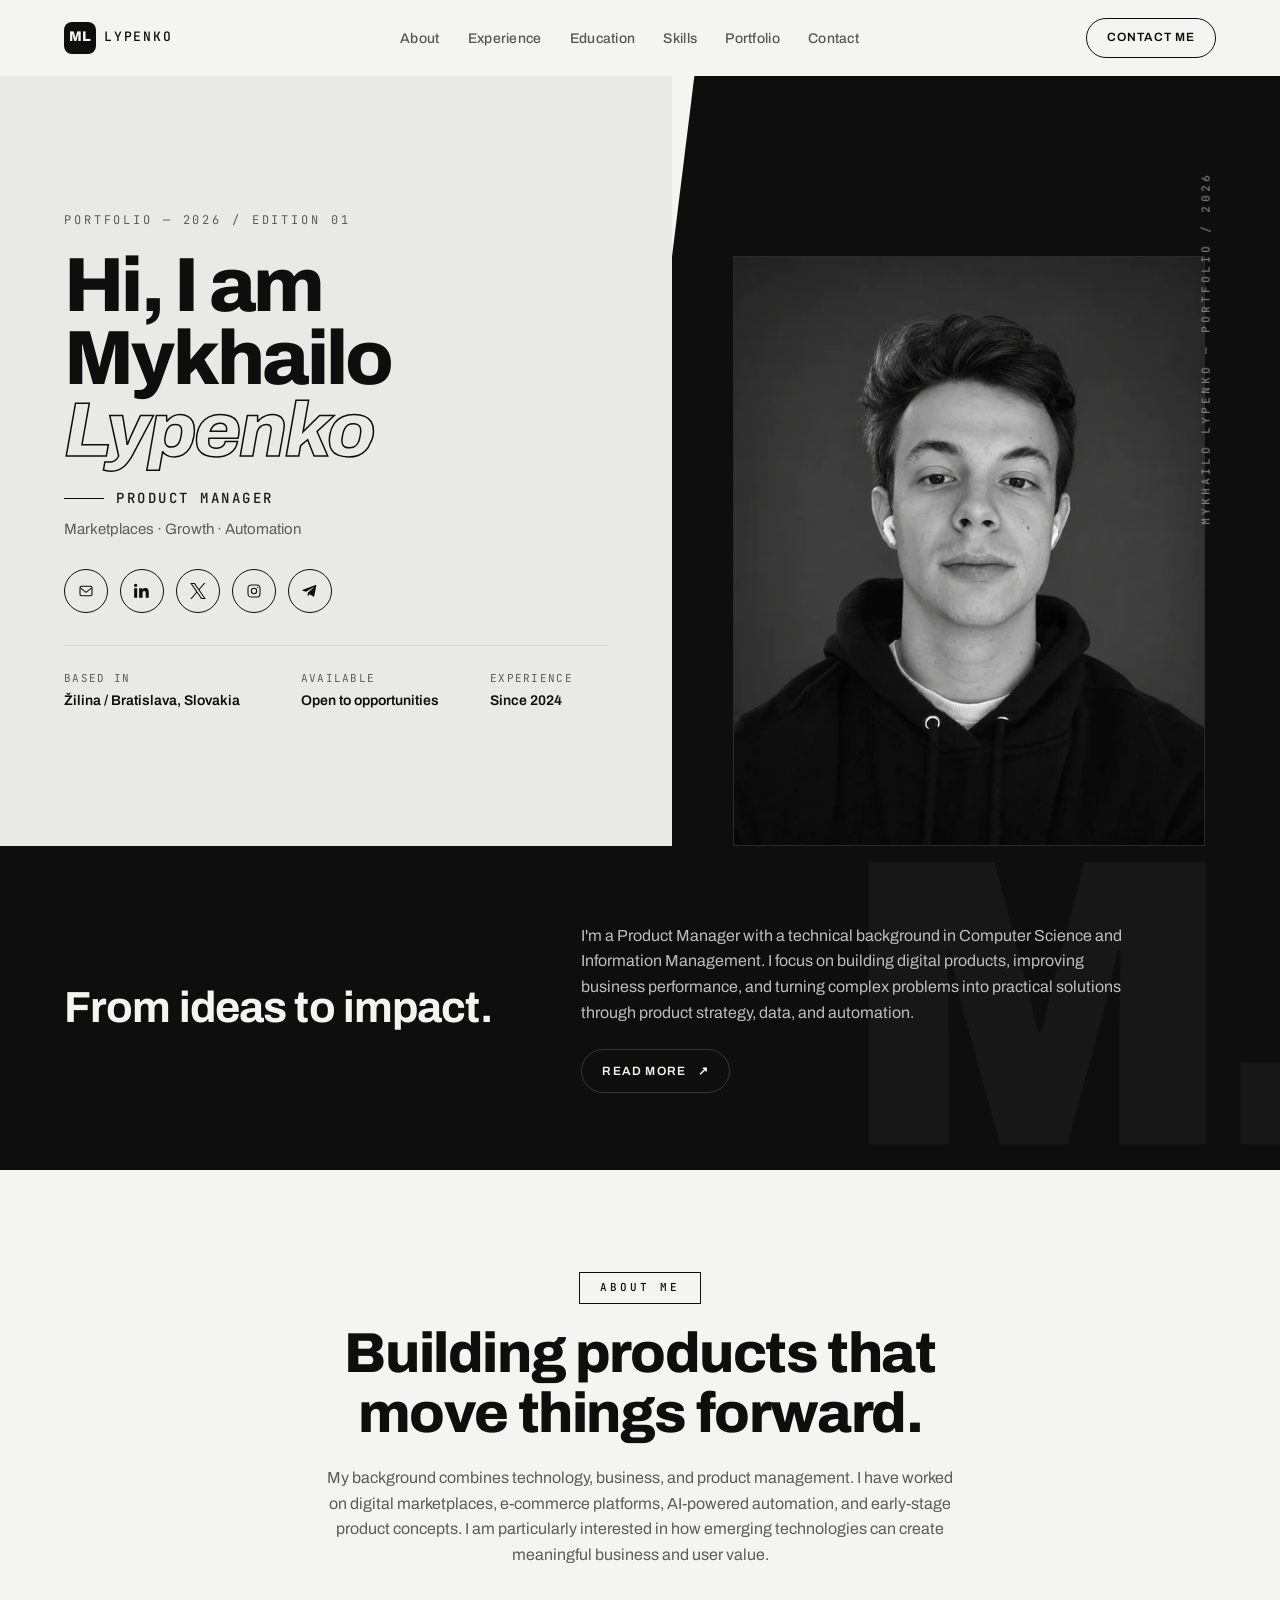
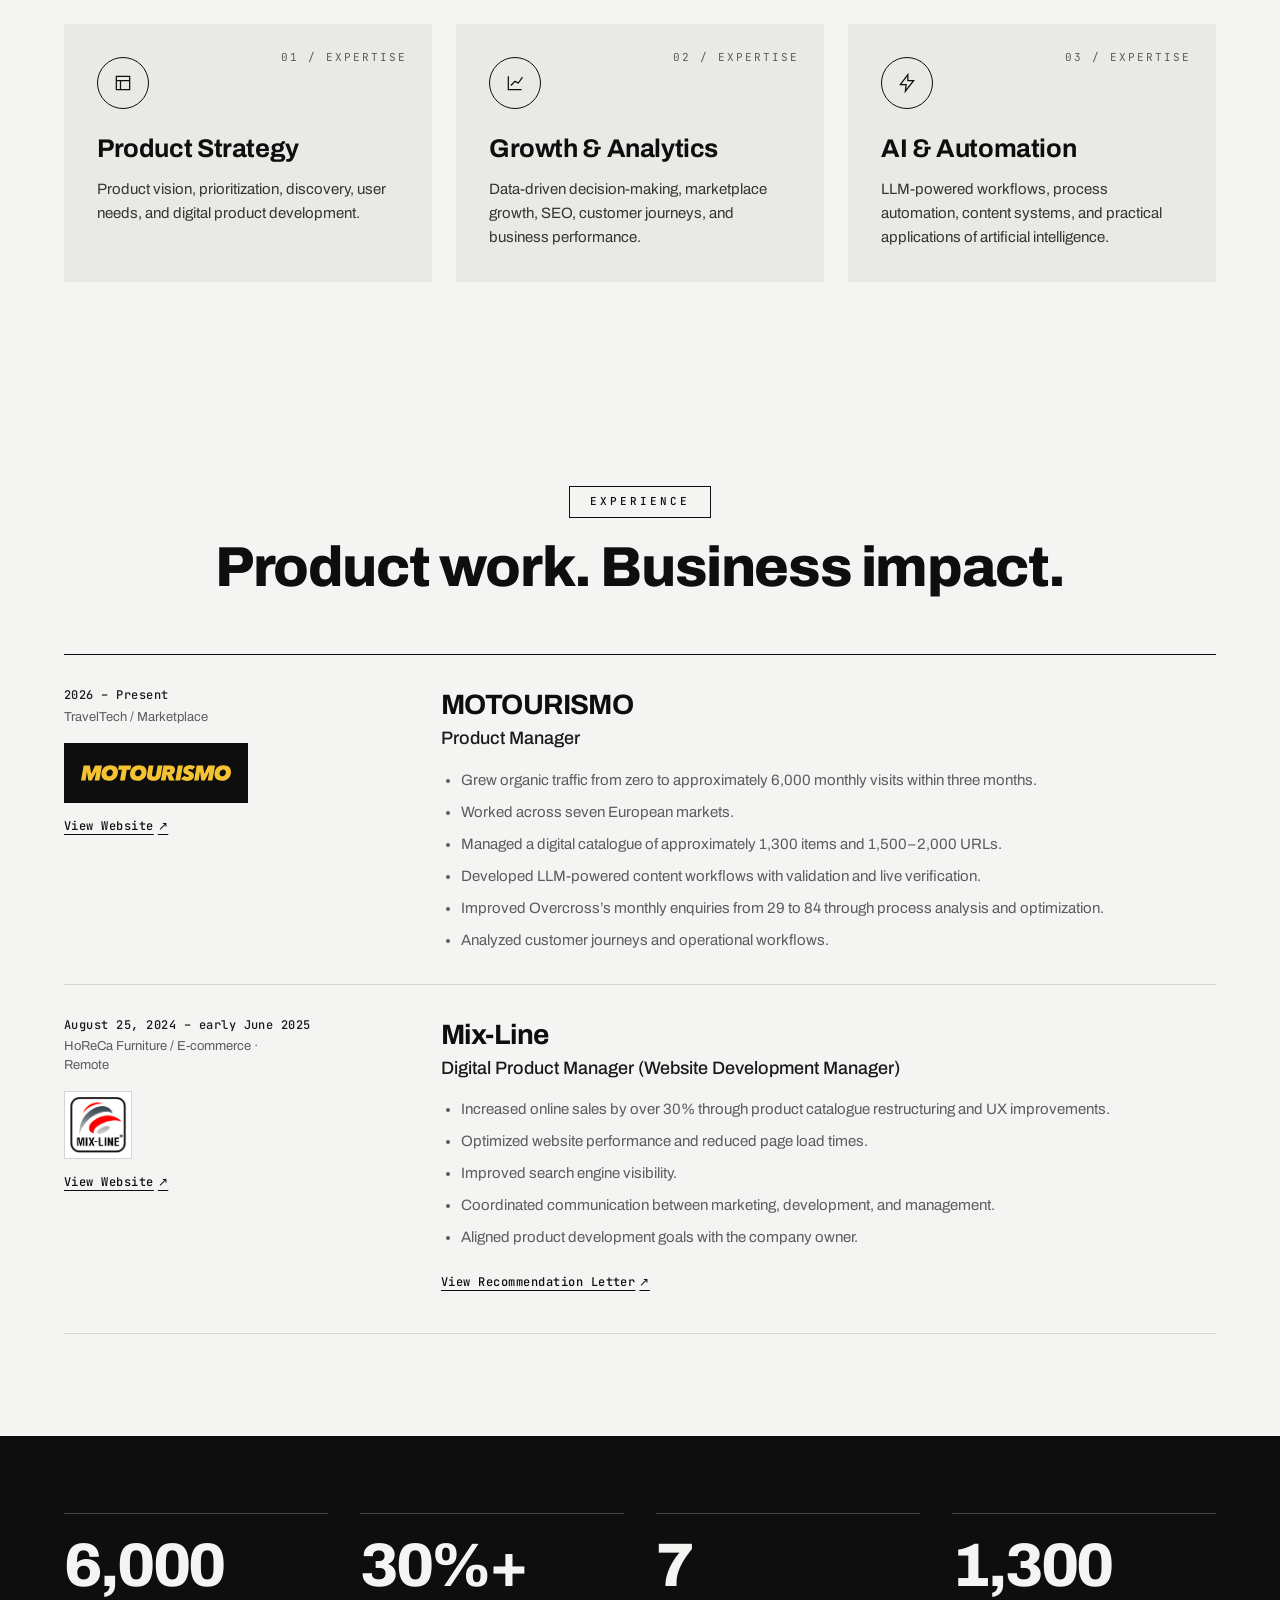
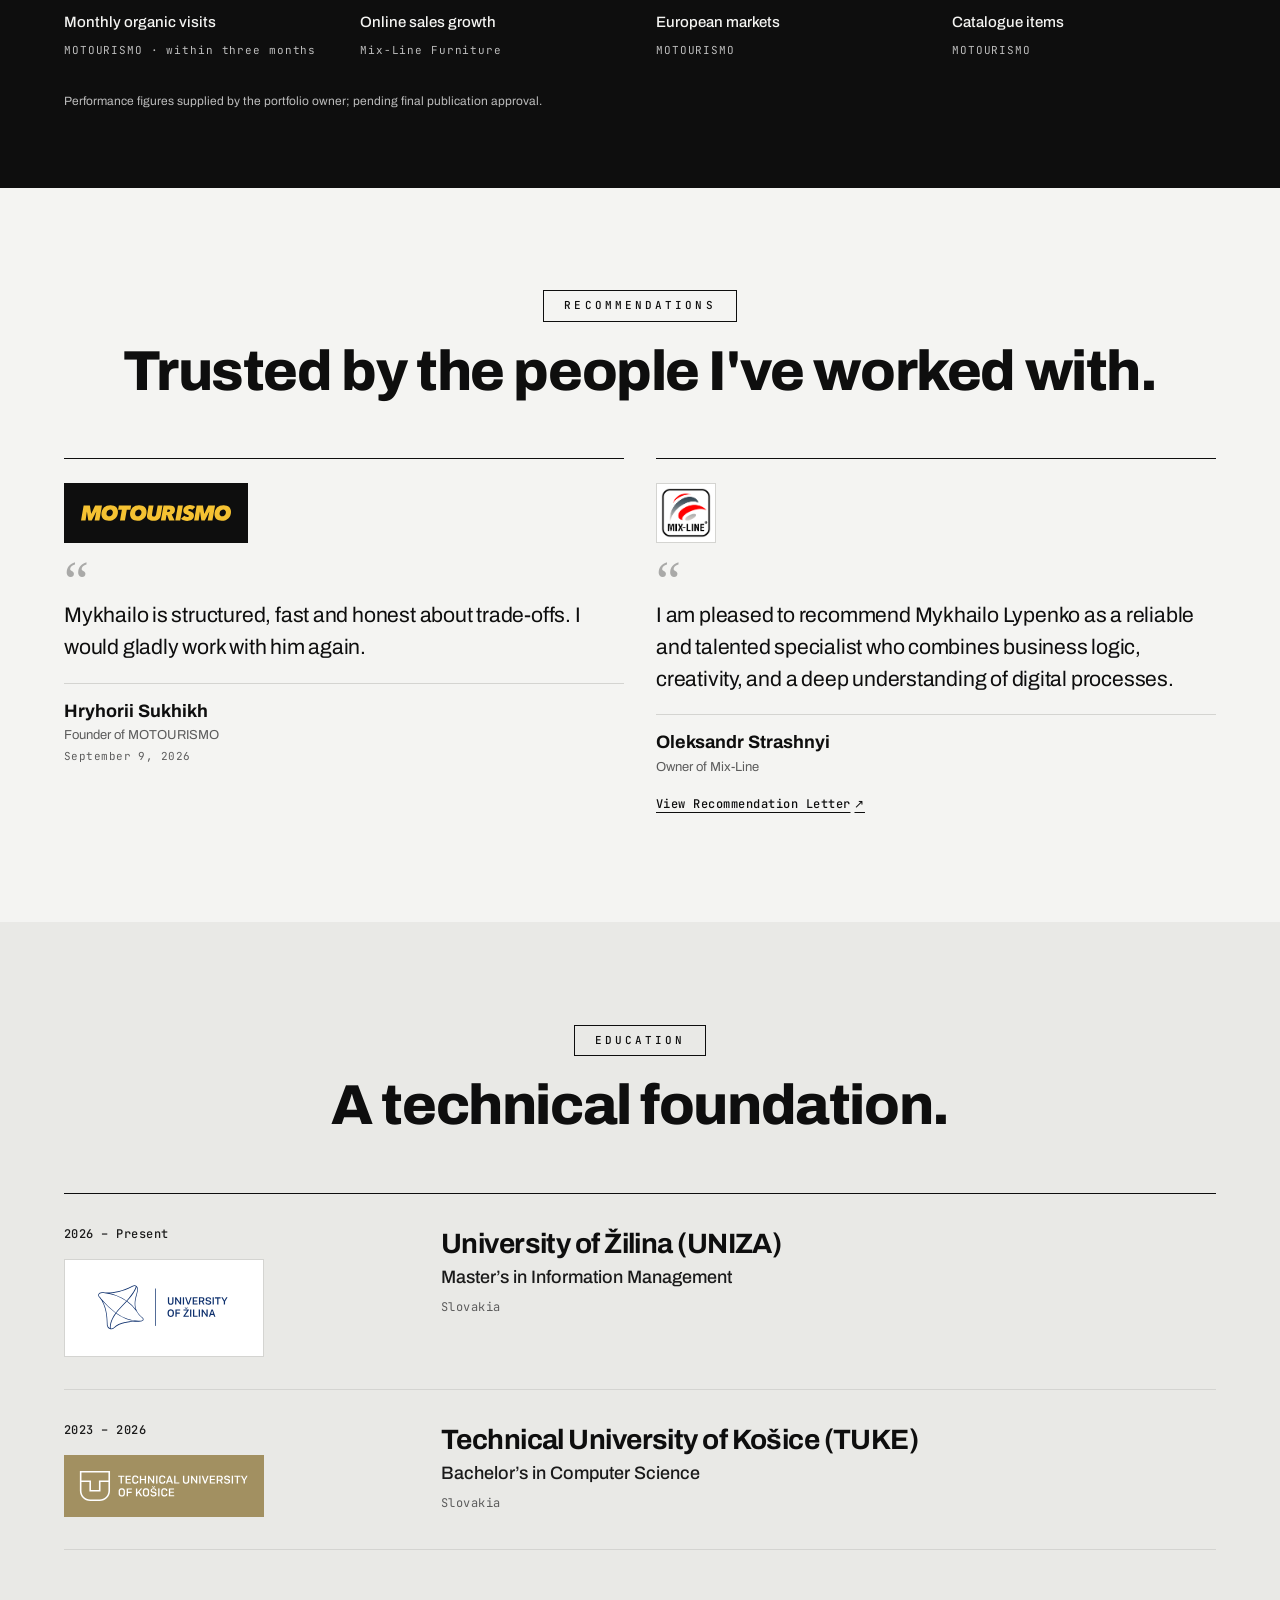
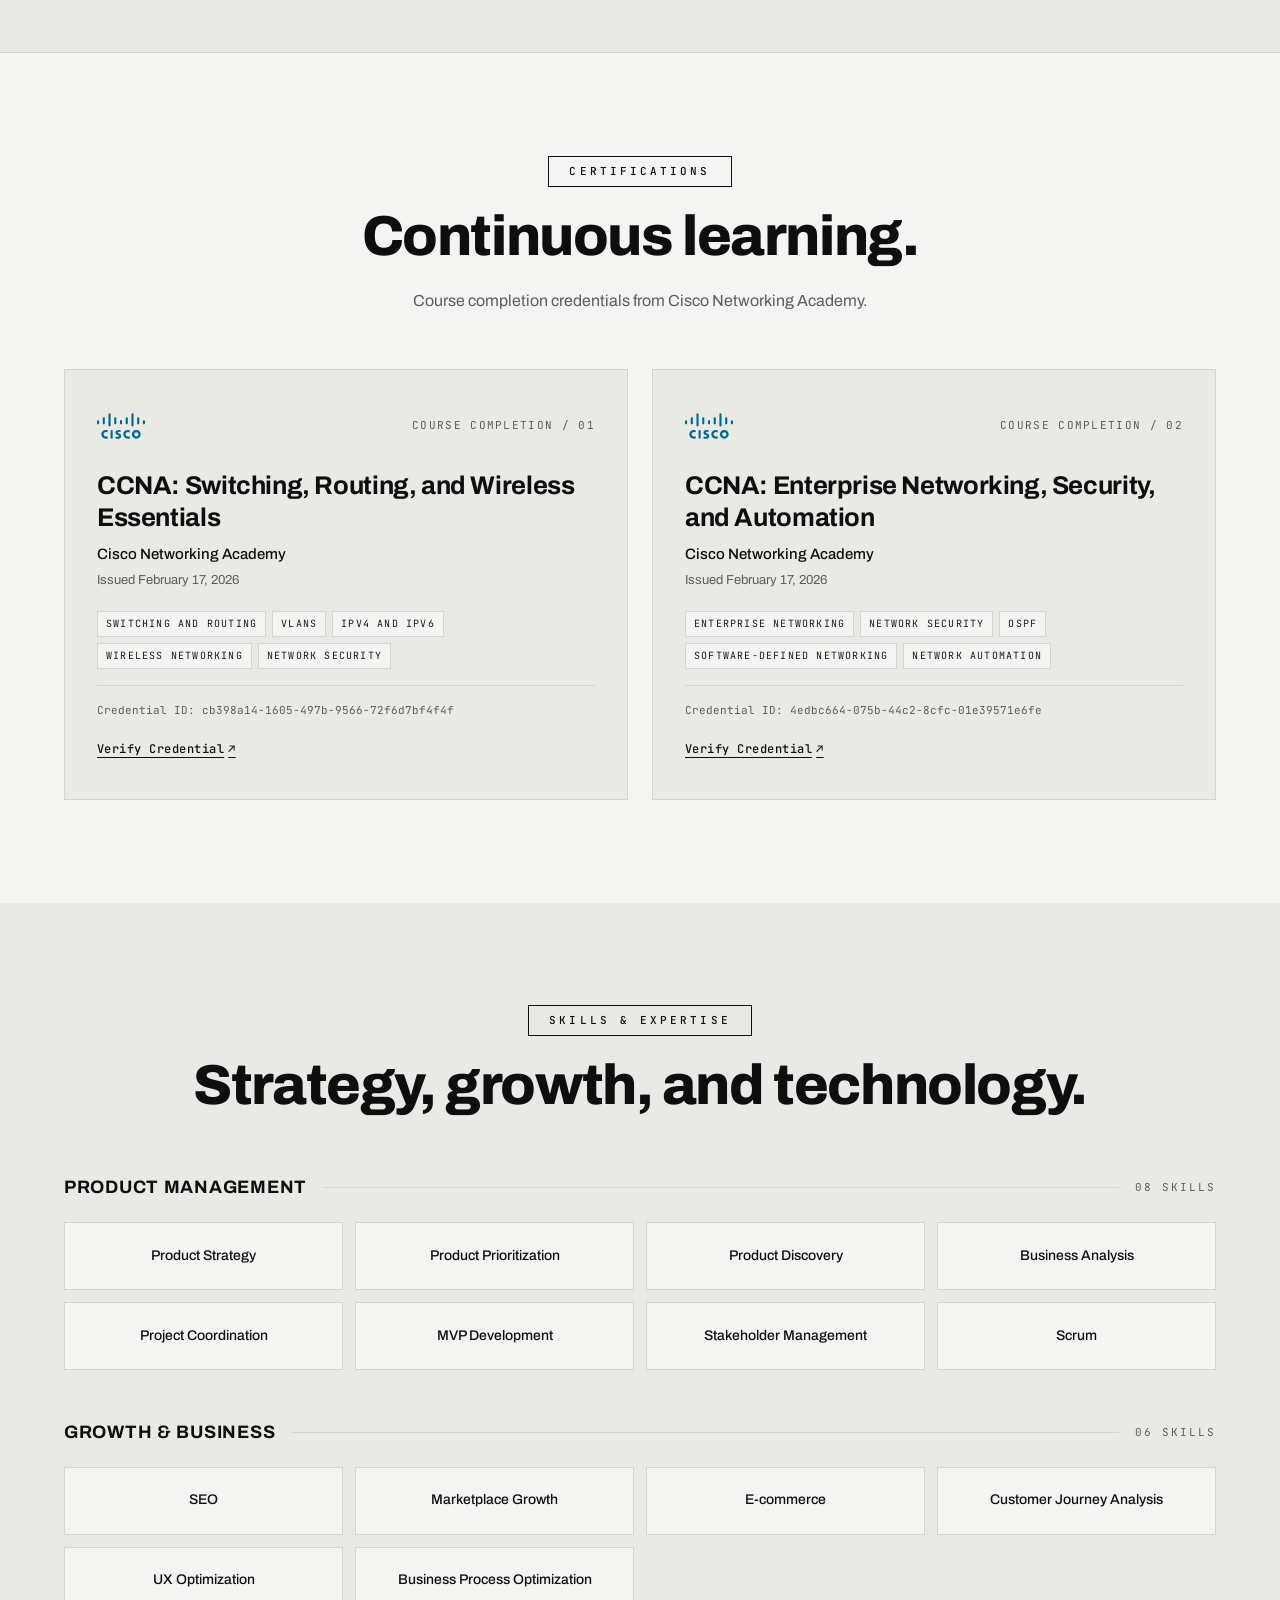
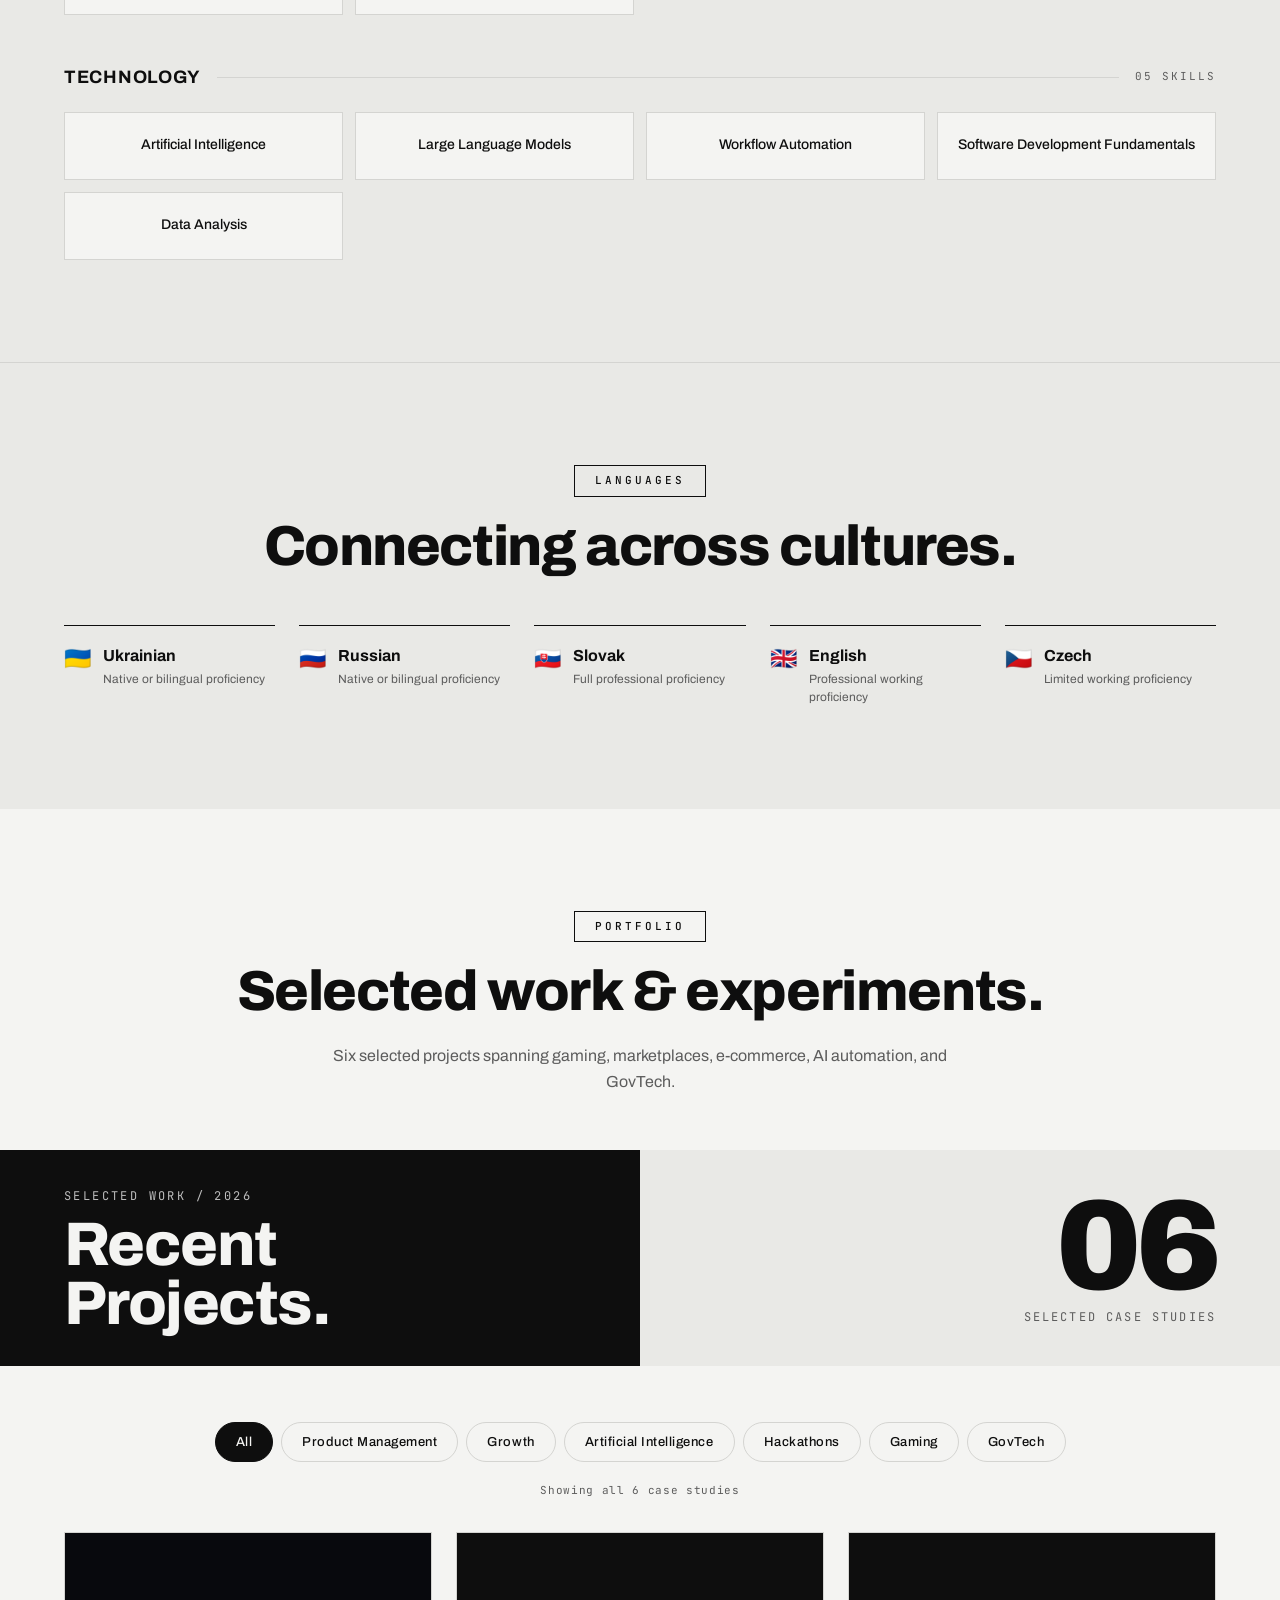
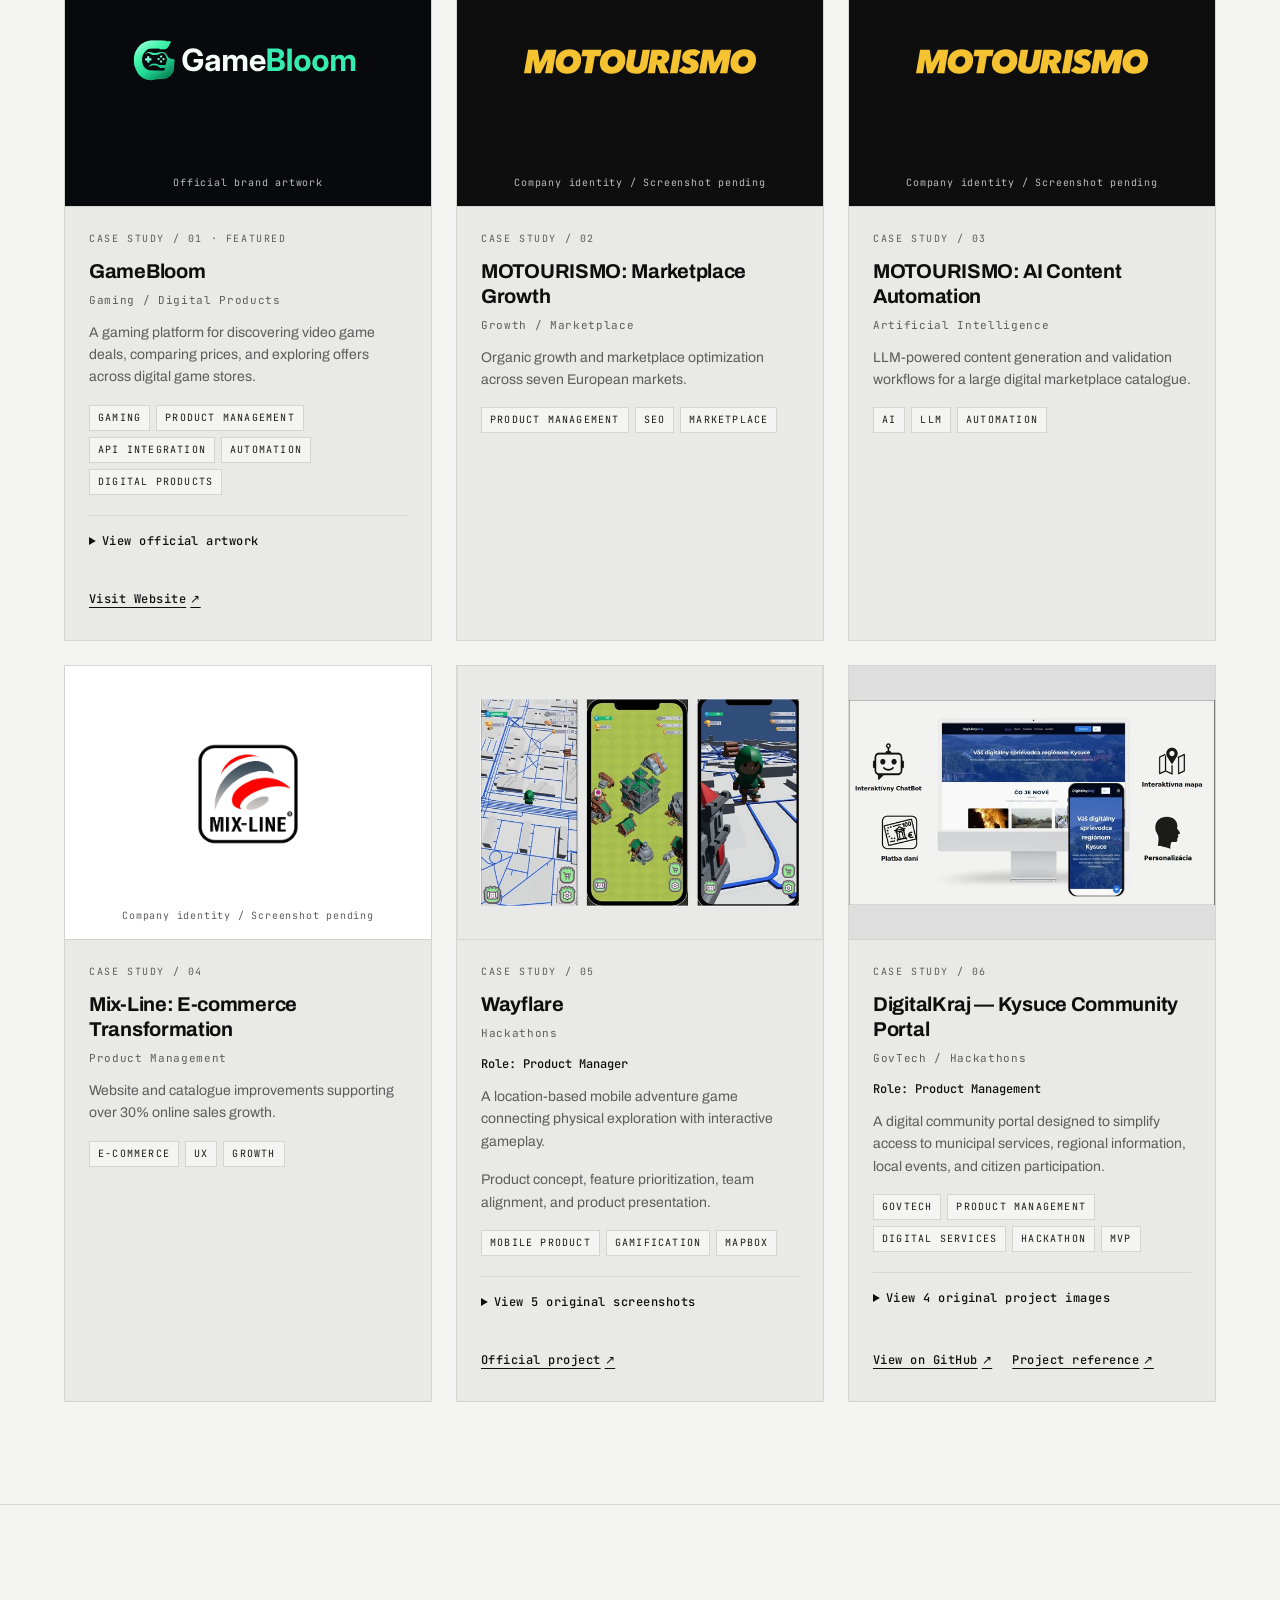
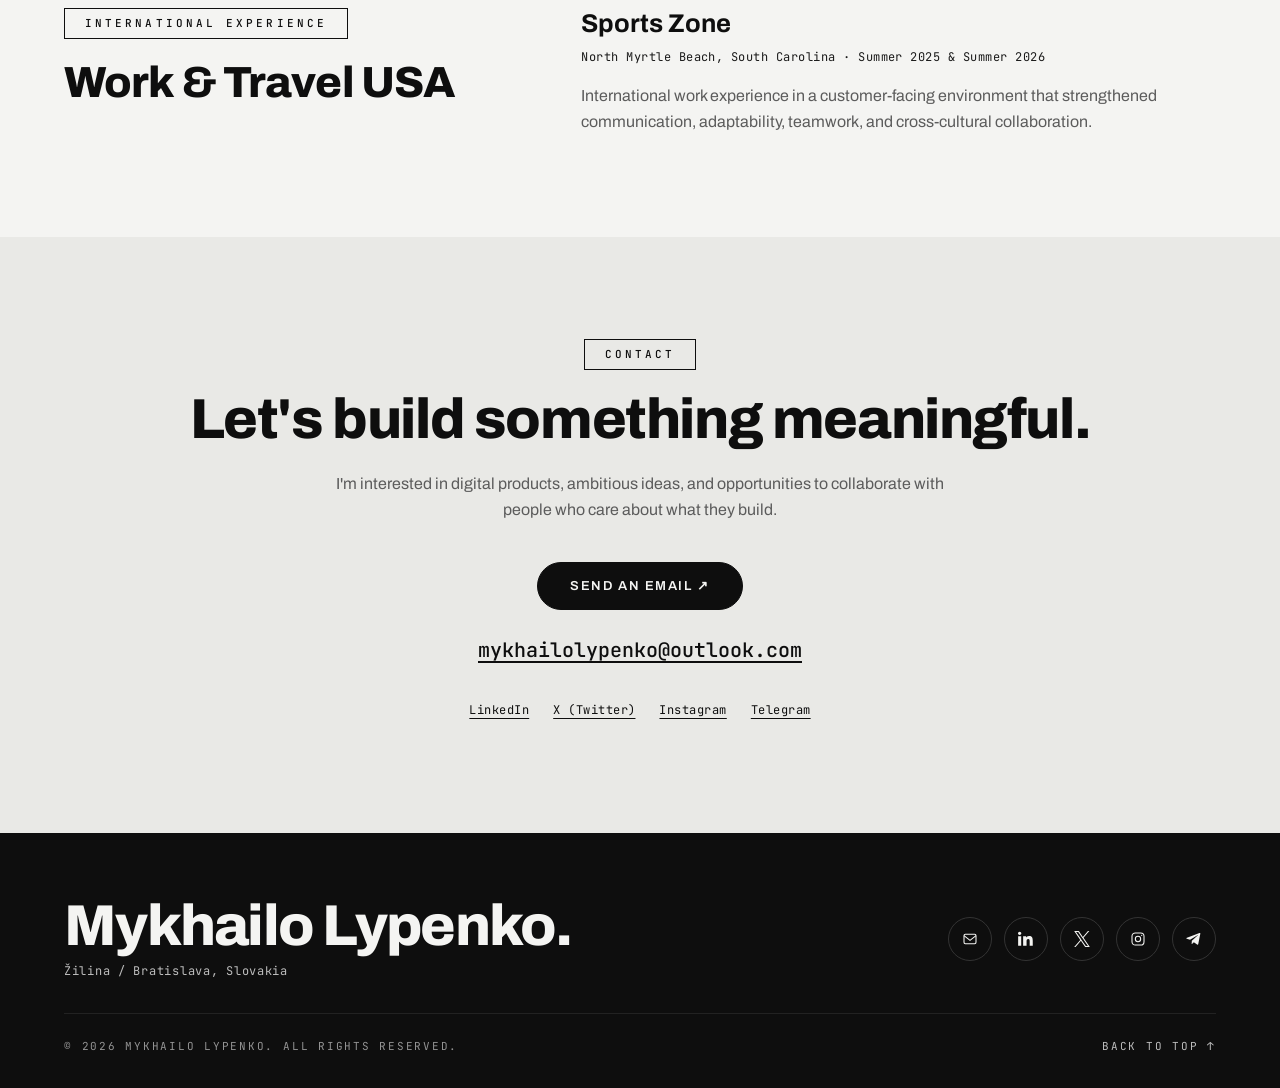
==== commit 7d3ead8e: "Release v1.0.0: production portfolio website" ====
--- a/index.html
+++ b/index.html
@@ -1,25 +1,1152 @@
+<!doctype html>
+<html lang="en" data-version="1.0.0">
+  <head>
+    <meta charset="utf-8" />
+    <meta name="viewport" content="width=device-width,initial-scale=1" />
+    <title>
+      Mykhailo Lypenko — Product Manager | Žilina / Bratislava, Slovakia
+    </title>
+    <meta name="description" content="Mykhailo Lypenko is a Product Manager focused on marketplaces, growth, automation and AI. Based in Žilina / Bratislava, Slovakia." />
+    <meta name="author" content="Mykhailo Lypenko" />
+    <meta name="robots" content="index, follow" />
+    <meta name="theme-color" content="#0e0e0e" />
+    <link rel="canonical" href="https://mykhailolypenko.com/" />
+    <meta property="og:type" content="website" />
+    <meta property="og:title" content="Mykhailo Lypenko — Product Manager" />
+    <meta property="og:description" content="Mykhailo Lypenko is a Product Manager focused on marketplaces, growth, automation and AI. Based in Žilina / Bratislava, Slovakia." />
+    <meta property="og:url" content="https://mykhailolypenko.com/" />
+    <meta property="og:site_name" content="Mykhailo Lypenko" />
+    <meta property="og:locale" content="en_US" />
+    <meta name="twitter:card" content="summary" />
+    <meta name="twitter:creator" content="@flopyev" />
+    <meta name="twitter:title" content="Mykhailo Lypenko — Product Manager" />
+    <meta name="twitter:description" content="Mykhailo Lypenko is a Product Manager focused on marketplaces, growth, automation and AI. Based in Žilina / Bratislava, Slovakia." />
+    <link rel="icon" href="assets/icons/favicon.svg" type="image/svg+xml" />
+    <link rel="preconnect" href="https://fonts.googleapis.com" />
+    <link rel="preconnect" href="https://fonts.gstatic.com" crossorigin />
+    <link href="https://fonts.googleapis.com/css2?family=Archivo:wght@400;500;600;700;800;900&amp;family=Archivo+Narrow:wght@400;500;600&amp;family=JetBrains+Mono:wght@400;500&amp;display=swap" rel="stylesheet" />
+    <link rel="stylesheet" href="css/style.css" />
+    <script type="application/ld+json">
+      {"@context": "https://schema.org", "@type": "Person", "name": "Mykhailo Lypenko", "jobTitle": "Product Manager", "url": "https://mykhailolypenko.com/", "email": "mailto:mykhailolypenko@outlook.com", "homeLocation": {"@type": "Place", "name": "Žilina / Bratislava, Slovakia"}, "sameAs": ["https://www.linkedin.com/in/mykhailolypenko/", "https://x.com/flopyev", "https://www.instagram.com/flopyevv/", "https://t.me/MykhailoLypenko"]}
+    </script>
+    <script src="js/main.js" defer>
+    </script>
+  </head>
+  <body>
+    <a class="skip-link" href="#main">
+      Skip to content
+    </a>
+    <header class="nav" id="nav">
+      <a href="#top" class="logo" aria-label="Mykhailo Lypenko — home">
+        <span class="mark">
+          ML
+        </span>
+        <span>
+          LYPENKO
+        </span>
+      </a>
+      <nav id="primary-navigation" aria-label="Main navigation">
+        <ul>
+          <li>
+            <a href="#about" data-link>
+              About
+            </a>
+          </li>
+          <li>
+            <a href="#experience" data-link>
+              Experience
+            </a>
+          </li>
+          <li>
+            <a href="#education" data-link>
+              Education
+            </a>
+          </li>
+          <li>
+            <a href="#skills" data-link>
+              Skills
+            </a>
+          </li>
+          <li>
+            <a href="#portfolio" data-link>
+              Portfolio
+            </a>
+          </li>
+          <li>
+            <a href="#contact" data-link>
+              Contact
+            </a>
+          </li>
+        </ul>
+      </nav>
+      <a href="#contact" class="cta">
+        Contact Me
+      </a>
+      <button type="button" class="menu-btn" aria-label="Open navigation" aria-controls="primary-navigation" aria-expanded="false">
+        <span>
+        </span>
+        <span>
+        </span>
+        <span>
+        </span>
+      </button>
+    </header>
+    <main id="main" tabindex="-1">
+      <section id="top" class="hero" aria-labelledby="hero-heading">
+        <div class="left">
+          <div class="kicker">
+            PORTFOLIO — 2026 / EDITION 01
+          </div>
+          <h1 id="hero-heading">
+            Hi, I am
+            <span>
+              Mykhailo
+            </span>
+            <span class="outline">
+              Lypenko
+            </span>
+          </h1>
+          <div class="role">
+            PRODUCT MANAGER
+          </div>
+          <p class="specialization">
+            Marketplaces · Growth · Automation
+          </p>
+          <div class="socials" aria-label="Social links">
+            <a href="mailto:mykhailolypenko@outlook.com" aria-label="Email" title="Email">
+              <svg width="16" height="16" aria-hidden="true" focusable="false" viewBox="0 0 24 24" fill="none" stroke="currentColor" stroke-width="1.6">
+                <rect x="3" y="5" width="18" height="14" rx="2"/>
+                <path d="m3 7 9 7 9-7"/>
+              </svg>
+            </a>
+            <a href="https://www.linkedin.com/in/mykhailolypenko/" aria-label="LinkedIn (opens in a new tab)" title="LinkedIn" target="_blank" rel="noopener noreferrer">
+              <svg width="16" height="16" aria-hidden="true" focusable="false" viewBox="0 0 24 24" fill="currentColor">
+                <path d="M4.98 3.5C4.98 4.88 3.86 6 2.5 6S0 4.88 0 3.5 1.12 1 2.5 1s2.48 1.12 2.48 2.5ZM.2 8h4.6v14H.2V8Zm7.5 0h4.41v1.92h.06c.62-1.17 2.13-2.4 4.39-2.4 4.69 0 5.56 3.08 5.56 7.08V22h-4.6v-6.49c0-1.55-.03-3.55-2.17-3.55-2.17 0-2.51 1.69-2.51 3.43V22H7.7V8Z"/>
+              </svg>
+            </a>
+            <a href="https://x.com/flopyev" aria-label="X (Twitter) (opens in a new tab)" title="X (Twitter)" target="_blank" rel="noopener noreferrer">
+              <svg width="16" height="16" aria-hidden="true" focusable="false" viewBox="0 0 1200 1227" fill="currentColor">
+                <path d="M714.163 519.284 1160.89 0H1055.03L667.137 450.887 357.328 0H0L468.492 681.821 0 1226.37H105.866L515.491 750.218 842.672 1226.37H1200L714.137 519.284H714.163ZM569.165 687.828 521.697 619.934 144.011 79.6907H306.615L611.412 515.685 658.88 583.579 1055.08 1150.31H892.476L569.165 687.854V687.828Z"/>
+              </svg>
+            </a>
+            <a href="https://www.instagram.com/flopyevv/" aria-label="Instagram (opens in a new tab)" title="Instagram" target="_blank" rel="noopener noreferrer">
+              <svg width="16" height="16" aria-hidden="true" focusable="false" viewBox="0 0 24 24" fill="none" stroke="currentColor" stroke-width="1.6">
+                <rect x="3" y="3" width="18" height="18" rx="5"/>
+                <circle cx="12" cy="12" r="4"/>
+                <circle cx="17.5" cy="6.5" r="1" fill="currentColor" stroke="none"/>
+              </svg>
+            </a>
+            <a href="https://t.me/MykhailoLypenko" aria-label="Telegram (opens in a new tab)" title="Telegram" target="_blank" rel="noopener noreferrer">
+              <svg width="16" height="16" aria-hidden="true" focusable="false" viewBox="0 0 24 24" fill="currentColor">
+                <path d="m21.6 3.5-3.2 16c-.24 1.13-.87 1.4-1.76.87l-4.88-3.6-2.35 2.27c-.26.26-.48.48-.98.48l.35-4.96 9.03-8.16c.4-.35-.09-.55-.62-.2L6.03 13.23l-4.8-1.5c-1.04-.33-1.06-1.04.22-1.54L20.2 2.96c.87-.32 1.63.2 1.4.54Z"/>
+              </svg>
+            </a>
+          </div>
+          <div class="meta">
+            <div>Based in<b>Žilina / Bratislava, Slovakia</b></div>
+            <div>Available<b>Open to opportunities</b></div>
+            <div>Experience<b>Since 2024</b></div>
+          </div>
+        </div>
+        <div class="right">
+          <div class="hero-stamp">
+            Mykhailo Lypenko — Portfolio / 2026
+          </div>
+          <div class="portrait-wrap">
+            <div class="portrait asset-frame" data-portrait data-asset-frame>
+              <img src="assets/images/portrait.webp" srcset="assets/images/portrait-560.webp 560w, assets/images/portrait.webp 1120w" sizes="(max-width: 480px) 280px, (max-width: 960px) 60vw, 40vw" alt="Mykhailo Lypenko — black-and-white editorial portrait" width="1120" height="1400" fetchpriority="high" decoding="async" data-asset />
+              <span class="asset-fallback">Mykhailo Lypenko / Portrait unavailable</span>
+            </div>
+          </div>
+        </div>
+      </section>
+      <section class="intro" aria-labelledby="intro-heading">
+        <div class="deco" aria-hidden="true">
+          M.
+        </div>
+        <div class="container">
+          <h2 id="intro-heading">
+            From ideas to impact.
+          </h2>
+          <div>
+            <p>
+              I'm a Product Manager with a technical background in Computer Science and Information Management. I focus on building digital products, improving business performance, and turning complex problems into practical solutions through product strategy, data, and automation.
+            </p>
+            <a href="#about" class="read-more">
+              Read More
+              <span aria-hidden="true">
+                ↗
+              </span>
+            </a>
+          </div>
+        </div>
+      </section>
+      <section id="about" class="about section-pad">
+        <div class="container">
+          <div class="section-head reveal">
+            <span class="eyebrow">
+              About Me
+            </span>
+            <h2>
+              Building products that move things forward.
+            </h2>
+            <p>
+              My background combines technology, business, and product management. I have worked on digital marketplaces, e-commerce platforms, AI-powered automation, and early-stage product concepts. I am particularly interested in how emerging technologies can create meaningful business and user value.
+            </p>
+          </div>
+          <div class="services">
+            <article class="service reveal delay-1">
+              <span class="svc-num">
+                01 / EXPERTISE
+              </span>
+              <div class="svc-icon" aria-hidden="true">
+                <svg width="20" height="20" viewBox="0 0 24 24" fill="none" stroke="currentColor" stroke-width="1.5">
+                  <path d="M4 20V4h16v16H4Zm0-11h16M9 9v11"/>
+                </svg>
+              </div>
+              <h3>
+                Product Strategy
+              </h3>
+              <p>
+                Product vision, prioritization, discovery, user needs, and digital product development.
+              </p>
+            </article>
+            <article class="service reveal delay-2">
+              <span class="svc-num">
+                02 / EXPERTISE
+              </span>
+              <div class="svc-icon" aria-hidden="true">
+                <svg width="20" height="20" viewBox="0 0 24 24" fill="none" stroke="currentColor" stroke-width="1.5">
+                  <path d="M4 4v16h16M7 15l5-5 4 2 5-7"/>
+                </svg>
+              </div>
+              <h3>
+                Growth &amp; Analytics
+              </h3>
+              <p>
+                Data-driven decision-making, marketplace growth, SEO, customer journeys, and business performance.
+              </p>
+            </article>
+            <article class="service reveal delay-3">
+              <span class="svc-num">
+                03 / EXPERTISE
+              </span>
+              <div class="svc-icon" aria-hidden="true">
+                <svg width="20" height="20" viewBox="0 0 24 24" fill="none" stroke="currentColor" stroke-width="1.5">
+                  <path d="m13 2-9 12h7l-1 8 10-13h-7l0-7Z"/>
+                </svg>
+              </div>
+              <h3>
+                AI &amp; Automation
+              </h3>
+              <p>
+                LLM-powered workflows, process automation, content systems, and practical applications of artificial intelligence.
+              </p>
+            </article>
+          </div>
+        </div>
+      </section>
+      <section id="experience" class="experience section-pad">
+        <div class="container">
+          <div class="section-head reveal">
+            <span class="eyebrow">
+              Experience
+            </span>
+            <h2>
+              Product work. Business impact.
+            </h2>
+          </div>
+          <div class="timeline">
+            <article class="timeline-item reveal">
+              <div class="timeline-meta">
+                <div class="timeline-label">
+                  <span class="timeline-period">2026 – Present</span>
+                  <p class="timeline-industry">
+                    TravelTech / Marketplace
+                  </p>
+                </div>
+                <div class="timeline-brand">
+                  <div class="brand-mark asset-frame brand-mark--dark" data-asset-frame>
+                    <img src="assets/logos/motourismo.svg" alt="MOTOURISMO logo" width="851" height="90" loading="lazy" decoding="async" data-asset />
+                    <span class="asset-fallback">MOTOURISMO</span>
+                  </div>
+                  <a class="action-link timeline-website" href="https://www.motourismo.com/" target="_blank" rel="noopener noreferrer">
+                    View Website <span class="link-arrow" aria-hidden="true">↗</span><span class="sr-only"> (opens in a new tab)</span>
+                  </a>
+                </div>
+              </div>
+              <div class="timeline-content">
+                <h3>
+                  MOTOURISMO
+                </h3>
+                <h4>
+                  Product Manager
+                </h4>
+                <ul>
+                  <li>
+                    Grew organic traffic from zero to approximately 6,000 monthly visits within three months.
+                  </li>
+                  <li>
+                    Worked across seven European markets.
+                  </li>
+                  <li>
+                    Managed a digital catalogue of approximately 1,300 items and 1,500–2,000 URLs.
+                  </li>
+                  <li>
+                    Developed LLM-powered content workflows with validation and live verification.
+                  </li>
+                  <li>
+                    Improved Overcross’s monthly enquiries from 29 to 84 through process analysis and optimization.
+                  </li>
+                  <li>
+                    Analyzed customer journeys and operational workflows.
+                  </li>
+                </ul>
+              </div>
+            </article>
+            <article class="timeline-item reveal">
+              <div class="timeline-meta">
+                <div class="timeline-label">
+                  <span class="timeline-period">August 25, 2024 – early June 2025</span>
+                  <p class="timeline-industry">
+                    HoReCa Furniture / E-commerce · Remote
+                  </p>
+                </div>
+                <div class="timeline-brand">
+                  <div class="brand-mark asset-frame brand-mark--square" data-asset-frame>
+                    <img src="assets/logos/mixline.png" alt="Mix-Line logo" width="994" height="993" loading="lazy" decoding="async" data-asset />
+                    <span class="asset-fallback">Mix-Line</span>
+                  </div>
+                  <a class="action-link timeline-website" href="https://mix-line.com.ua/" target="_blank" rel="noopener noreferrer">
+                    View Website <span class="link-arrow" aria-hidden="true">↗</span><span class="sr-only"> (opens in a new tab)</span>
+                  </a>
+                </div>
+              </div>
+              <div class="timeline-content">
+                <h3>
+                  Mix-Line
+                </h3>
+                <h4>
+                  Digital Product Manager (Website Development Manager)
+                </h4>
+                <ul>
+                  <li>
+                    Increased online sales by over 30% through product catalogue restructuring and UX improvements.
+                  </li>
+                  <li>
+                    Optimized website performance and reduced page load times.
+                  </li>
+                  <li>
+                    Improved search engine visibility.
+                  </li>
+                  <li>
+                    Coordinated communication between marketing, development, and management.
+                  </li>
+                  <li>
+                    Aligned product development goals with the company owner.
+                  </li>
+                </ul>
+                <div class="document-actions">
+                  <a class="action-link" href="assets/documents/mixline-recommendation.webp" target="_blank" rel="noopener noreferrer" data-lightbox data-document data-image-alt="Mix-Line recommendation letter — public copy redacted for privacy" data-image-title="Mix-Line recommendation letter — redacted for privacy">View Recommendation Letter <span class="link-arrow" aria-hidden="true">↗</span></a>
+                </div>
+              </div>
+            </article>
+          </div>
+        </div>
+      </section>
+      <section class="achievements" aria-label="Key achievements">
+        <div class="container">
+          <div class="metrics">
+            <div class="reveal">
+              <strong>
+                6,000
+              </strong>
+              <span>
+                Monthly organic visits
+              </span>
+              <small>
+                MOTOURISMO · within three months
+              </small>
+            </div>
+            <div class="reveal">
+              <strong>
+                30%+
+              </strong>
+              <span>
+                Online sales growth
+              </span>
+              <small>
+                Mix-Line Furniture
+              </small>
+            </div>
+            <div class="reveal">
+              <strong>
+                7
+              </strong>
+              <span>
+                European markets
+              </span>
+              <small>
+                MOTOURISMO
+              </small>
+            </div>
+            <div class="reveal">
+              <strong>
+                1,300
+              </strong>
+              <span>
+                Catalogue items
+              </span>
+              <small>
+                MOTOURISMO
+              </small>
+            </div>
+          </div>
+          <p class="metrics-note">
+            Performance figures supplied by the portfolio owner; pending final publication approval.
+          </p>
+        </div>
+      </section>
+      <section id="recommendations" class="recommendations section-pad">
+        <div class="container">
+          <div class="section-head reveal"><span class="eyebrow">Recommendations</span><h2>Trusted by the people I've worked with.</h2></div>
+          <div class="recommendation-grid">
+            <article class="recommendation reveal">
+              <div class="recommendation-brand recommendation-brand--dark">
+                <img src="assets/logos/motourismo.svg" alt="MOTOURISMO" width="851" height="90" loading="lazy" decoding="async" />
+              </div>
+              <span class="quotation-mark" aria-hidden="true">“</span>
+              <blockquote>
+                <p>Mykhailo is structured, fast and honest about trade-offs. I would gladly work with him again.</p>
+              </blockquote>
+              <div class="recommendation-author">
+                <h3>Hryhorii Sukhikh</h3>
+                <p>Founder of MOTOURISMO</p>
+                <time datetime="2026-09-09">September 9, 2026</time>
+              </div>
+            </article>
+            <article class="recommendation reveal">
+              <div class="recommendation-brand recommendation-brand--square">
+                <img src="assets/logos/mixline.png" alt="Mix-Line" width="994" height="993" loading="lazy" decoding="async" />
+              </div>
+              <span class="quotation-mark" aria-hidden="true">“</span>
+              <blockquote>
+                <p>I am pleased to recommend Mykhailo Lypenko as a reliable and talented specialist who combines business logic, creativity, and a deep understanding of digital processes.</p>
+              </blockquote>
+              <div class="recommendation-author">
+                <h3>Oleksandr Strashnyi</h3>
+                <p>Owner of Mix-Line</p>
+              </div>
+              <div class="recommendation-actions">
+                <a class="action-link" href="assets/documents/mixline-recommendation.webp" target="_blank" rel="noopener noreferrer" data-lightbox data-document data-image-alt="Mix-Line recommendation letter — public copy redacted for privacy" data-image-title="Mix-Line recommendation letter — redacted for privacy">View Recommendation Letter <span class="link-arrow" aria-hidden="true">↗</span></a>
+              </div>
+            </article>
+          </div>
+        </div>
+      </section>
+      <section id="education" class="education section-pad">
+        <div class="container">
+          <div class="section-head reveal">
+            <span class="eyebrow">
+              Education
+            </span>
+            <h2>
+              A technical foundation.
+            </h2>
+          </div>
+          <div class="timeline">
+            <article class="timeline-item reveal">
+              <div class="timeline-meta">
+                <div class="timeline-label">2026 – Present</div>
+                <div class="brand-mark asset-frame brand-mark--uniza" data-asset-frame>
+                  <img src="assets/logos/uniza.svg" alt="University of Žilina (UNIZA) logo" width="293" height="129" loading="lazy" decoding="async" data-asset />
+                  <span class="asset-fallback">University of Žilina (UNIZA)</span>
+                </div>
+              </div>
+              <div class="timeline-content">
+                <h3>
+                  University of Žilina (UNIZA)
+                </h3>
+                <h4>
+                  Master’s in Information Management
+                </h4>
+                <p class="education-location">Slovakia</p>
+              </div>
+            </article>
+            <article class="timeline-item reveal">
+              <div class="timeline-meta">
+                <div class="timeline-label">2023 – 2026</div>
+                <div class="brand-mark asset-frame brand-mark--tuke" data-asset-frame>
+                  <img src="assets/logos/tuke.svg" alt="Technical University of Košice (TUKE) logo" width="1000" height="310" loading="lazy" decoding="async" data-asset />
+                  <span class="asset-fallback">Technical University of Košice (TUKE)</span>
+                </div>
+              </div>
+              <div class="timeline-content">
+                <h3>
+                  Technical University of Košice (TUKE)
+                </h3>
+                <h4>
+                  Bachelor’s in Computer Science
+                </h4>
+                <p class="education-location">Slovakia</p>
+              </div>
+            </article>
+          </div>
+        </div>
+      </section>
+      <section id="certifications" class="certifications section-pad">
+        <div class="container">
+          <div class="section-head reveal"><span class="eyebrow">Certifications</span><h2>Continuous learning.</h2><p>Course completion credentials from Cisco Networking Academy.</p></div>
+          <div class="credential-grid">
+            <article class="credential reveal" data-credential="srwe">
+              <div class="credential-header"><img class="cisco-logo" src="assets/logos/cisco.svg" alt="Cisco" width="40" height="40" loading="lazy" decoding="async" /><span class="credential-number">COURSE COMPLETION / 01</span></div>
+              <h3>CCNA: Switching, Routing, and Wireless Essentials</h3>
+              <p class="credential-issuer">Cisco Networking Academy</p>
+              <p class="credential-date">Issued <time datetime="2026-02-17">February 17, 2026</time></p><div class="tags"><span class="tag">Switching and routing</span><span class="tag">VLANs</span><span class="tag">IPv4 and IPv6</span><span class="tag">Wireless networking</span><span class="tag">Network security</span></div><p class="credential-id">Credential ID: <span>cb398a14-1605-497b-9566-72f6d7bf4f4f</span></p><div class="document-actions"><a class="action-link" href="https://www.credly.com/badges/cb398a14-1605-497b-9566-72f6d7bf4f4f/linked_in_profile" target="_blank" rel="noopener noreferrer">Verify Credential<span aria-hidden="true"> ↗</span><span class="sr-only"> (opens in a new tab)</span></a></div></article>
+            <article class="credential reveal" data-credential="ensa">
+              <div class="credential-header"><img class="cisco-logo" src="assets/logos/cisco.svg" alt="Cisco" width="40" height="40" loading="lazy" decoding="async" /><span class="credential-number">COURSE COMPLETION / 02</span></div>
+              <h3>CCNA: Enterprise Networking, Security, and Automation</h3>
+              <p class="credential-issuer">Cisco Networking Academy</p>
+              <p class="credential-date">Issued <time datetime="2026-02-17">February 17, 2026</time></p><div class="tags"><span class="tag">Enterprise networking</span><span class="tag">Network security</span><span class="tag">OSPF</span><span class="tag">Software-defined networking</span><span class="tag">Network automation</span></div><p class="credential-id">Credential ID: <span>4edbc664-075b-44c2-8cfc-01e39571e6fe</span></p><div class="document-actions"><a class="action-link" href="https://www.credly.com/badges/4edbc664-075b-44c2-8cfc-01e39571e6fe/linked_in_profile" target="_blank" rel="noopener noreferrer">Verify Credential<span aria-hidden="true"> ↗</span><span class="sr-only"> (opens in a new tab)</span></a></div></article>
+          </div>
+        </div>
+      </section>
+      <section id="skills" class="skills section-pad">
+        <div class="container">
+          <div class="section-head reveal">
+            <span class="eyebrow">
+              Skills &amp; Expertise
+            </span>
+            <h2>
+              Strategy, growth, and technology.
+            </h2>
+          </div>
+          <div class="group reveal">
+            <div class="group-head">
+              <h3>
+                Product Management
+              </h3>
+              <span class="rule" aria-hidden="true">
+              </span>
+              <span class="count">
+                08 SKILLS
+              </span>
+            </div>
+            <ul class="skill-grid">
+              <li class="skill">
+                <span class="name">
+                  Product Strategy
+                </span>
+              </li>
+              <li class="skill">
+                <span class="name">
+                  Product Prioritization
+                </span>
+              </li>
+              <li class="skill">
+                <span class="name">
+                  Product Discovery
+                </span>
+              </li>
+              <li class="skill">
+                <span class="name">
+                  Business Analysis
+                </span>
+              </li>
+              <li class="skill">
+                <span class="name">
+                  Project Coordination
+                </span>
+              </li>
+              <li class="skill">
+                <span class="name">
+                  MVP Development
+                </span>
+              </li>
+              <li class="skill">
+                <span class="name">
+                  Stakeholder Management
+                </span>
+              </li>
+              <li class="skill">
+                <span class="name">
+                  Scrum
+                </span>
+              </li>
+            </ul>
+          </div>
+          <div class="group reveal">
+            <div class="group-head">
+              <h3>
+                Growth &amp; Business
+              </h3>
+              <span class="rule" aria-hidden="true">
+              </span>
+              <span class="count">
+                06 SKILLS
+              </span>
+            </div>
+            <ul class="skill-grid">
+              <li class="skill">
+                <span class="name">
+                  SEO
+                </span>
+              </li>
+              <li class="skill">
+                <span class="name">
+                  Marketplace Growth
+                </span>
+              </li>
+              <li class="skill">
+                <span class="name">
+                  E-commerce
+                </span>
+              </li>
+              <li class="skill">
+                <span class="name">
+                  Customer Journey Analysis
+                </span>
+              </li>
+              <li class="skill">
+                <span class="name">
+                  UX Optimization
+                </span>
+              </li>
+              <li class="skill">
+                <span class="name">
+                  Business Process Optimization
+                </span>
+              </li>
+            </ul>
+          </div>
+          <div class="group reveal">
+            <div class="group-head">
+              <h3>
+                Technology
+              </h3>
+              <span class="rule" aria-hidden="true">
+              </span>
+              <span class="count">
+                05 SKILLS
+              </span>
+            </div>
+            <ul class="skill-grid">
+              <li class="skill">
+                <span class="name">
+                  Artificial Intelligence
+                </span>
+              </li>
+              <li class="skill">
+                <span class="name">
+                  Large Language Models
+                </span>
+              </li>
+              <li class="skill">
+                <span class="name">
+                  Workflow Automation
+                </span>
+              </li>
+              <li class="skill">
+                <span class="name">
+                  Software Development Fundamentals
+                </span>
+              </li>
+              <li class="skill">
+                <span class="name">
+                  Data Analysis
+                </span>
+              </li>
+            </ul>
+          </div>
+        </div>
+      </section>
+      <section id="languages" class="languages section-pad"><div class="container"><div class="section-head reveal"><span class="eyebrow">Languages</span><h2>Connecting across cultures.</h2></div><ul class="language-grid"><li class="language reveal"><span class="language-flag" aria-hidden="true">🇺🇦</span><div><h3>Ukrainian</h3><p>Native or bilingual proficiency</p></div></li><li class="language reveal"><span class="language-flag" aria-hidden="true">🇷🇺</span><div><h3>Russian</h3><p>Native or bilingual proficiency</p></div></li><li class="language reveal"><span class="language-flag" aria-hidden="true">🇸🇰</span><div><h3>Slovak</h3><p>Full professional proficiency</p></div></li><li class="language reveal"><span class="language-flag" aria-hidden="true">🇬🇧</span><div><h3>English</h3><p>Professional working proficiency</p></div></li><li class="language reveal"><span class="language-flag" aria-hidden="true">🇨🇿</span><div><h3>Czech</h3><p>Limited working proficiency</p></div></li></ul></div></section>
+      <section id="portfolio" class="portfolio section-pad">
+        <div class="container">
+          <div class="section-head reveal">
+            <span class="eyebrow">
+              Portfolio
+            </span>
+            <h2>
+              Selected work &amp; experiments.
+            </h2>
+            <p>
+              Six selected projects spanning gaming, marketplaces, e-commerce, AI automation, and GovTech.
+            </p>
+          </div>
+        </div>
+        <div class="banner reveal">
+          <div class="container">
+            <div class="b-l">
+              <span>
+                SELECTED WORK / 2026
+              </span>
+              <h3>
+                Recent
+                <br />
+                Projects.
+              </h3>
+            </div>
+            <div class="b-r">
+              <div class="num">
+                06
+              </div>
+              <div class="lbl">
+                SELECTED CASE STUDIES
+              </div>
+            </div>
+          </div>
+        </div>
+        <div class="container">
+          <div class="filters reveal" role="group" aria-label="Filter projects">
+            <button type="button" data-filter="all" aria-controls="projects" aria-pressed="true" class="active">
+              All
+            </button>
+            <button type="button" data-filter="product" aria-controls="projects" aria-pressed="false">
+              Product Management
+            </button>
+            <button type="button" data-filter="growth" aria-controls="projects" aria-pressed="false">
+              Growth
+            </button>
+            <button type="button" data-filter="ai" aria-controls="projects" aria-pressed="false">
+              Artificial Intelligence
+            </button>
+            <button type="button" data-filter="hackathons" aria-controls="projects" aria-pressed="false">
+              Hackathons
+            </button>
+            <button type="button" data-filter="gaming" aria-controls="projects" aria-pressed="false">Gaming</button>
+            <button type="button" data-filter="govtech" aria-controls="projects" aria-pressed="false">GovTech</button>
+          </div>
+          <p class="filter-status" role="status" aria-live="polite" aria-atomic="true" id="filter-status">
+            Showing all 6 case studies
+          </p>
+          <div class="projects" id="projects">
+            <article class="project reveal project--featured" data-cat="product gaming digital-products" data-project="gamebloom">
+              <div class="thumb brand-cover brand-cover--gamebloom asset-frame" data-asset-frame>
+                <img class="brand-cover-logo" src="assets/logos/gamebloom.svg" alt="GameBloom official full wordmark" width="1150" height="250" loading="lazy" decoding="async" data-asset />
+                <span class="asset-fallback">GameBloom</span>
+                <span class="cover-caption">Official brand artwork</span>
+              </div>
+              <div class="body">
+                <span class="project-number">CASE STUDY / 01 · FEATURED</span>
+                <h3>GameBloom</h3>
+                <p class="project-category">Gaming / Digital Products</p>
+                <p>A gaming platform for discovering video game deals, comparing prices, and exploring offers across digital game stores.</p>
+                <div class="tags"><span class="tag">Gaming</span><span class="tag">Product Management</span><span class="tag">API Integration</span><span class="tag">Automation</span><span class="tag">Digital Products</span></div>
+                <details class="screenshot-gallery">
+                  <summary>View official artwork</summary>
+                  <p class="gallery-credit">GameBloom · Official Open Graph artwork</p>
+                  <figure class="project-artwork">
+                    <a class="gallery-image gallery-image--landscape asset-frame" href="assets/projects/gamebloom.webp" target="_blank" rel="noopener noreferrer" aria-label="View GameBloom official artwork" data-lightbox data-asset-frame>
+                      <img src="assets/projects/gamebloom-640.webp" srcset="assets/projects/gamebloom-640.webp 640w, assets/projects/gamebloom.webp 1200w" sizes="(max-width: 960px) 80vw, 320px" alt="GameBloom official mint-green controller wordmark and gaming platform brand artwork" width="640" height="336" loading="lazy" decoding="async" data-asset />
+                      <span class="asset-fallback">GameBloom / Official artwork</span>
+                    </a>
+                    <figcaption>Official GameBloom brand artwork.</figcaption>
+                  </figure>
+                </details>
+                <div class="project-actions">
+                  <a class="project-link action-link" href="https://gamebloom.org/" target="_blank" rel="noopener noreferrer">Visit Website <span class="link-arrow" aria-hidden="true">↗</span><span class="sr-only"> (opens in a new tab)</span></a>
+                </div>
+              </div>
+            </article>
+            <article class="project reveal" data-cat="growth product">
+              <div class="thumb brand-cover asset-frame brand-cover--dark" data-asset-frame>
+                <img class="brand-cover-logo" src="assets/logos/motourismo.svg" alt="MOTOURISMO company identity" width="851" height="90" loading="lazy" decoding="async" data-asset />
+                <span class="asset-fallback">MOTOURISMO / Visual to come</span>
+                <span class="cover-caption">Company identity / Screenshot pending</span>
+              </div>
+              <div class="body">
+                <span class="project-number">
+                  CASE STUDY / 02
+                </span>
+                <h3>
+                  MOTOURISMO: Marketplace Growth
+                </h3>
+                <p class="project-category">Growth / Marketplace</p>
+                <p>
+                  Organic growth and marketplace optimization across seven European markets.
+                </p>
+                <div class="tags">
+                  <span class="tag">
+                    Product Management
+                  </span>
+                  <span class="tag">
+                    SEO
+                  </span>
+                  <span class="tag">
+                    Marketplace
+                  </span>
+                </div>
+              </div>
+            </article>
+            <article class="project reveal" data-cat="ai product">
+              <div class="thumb brand-cover asset-frame brand-cover--dark" data-asset-frame>
+                <img class="brand-cover-logo" src="assets/logos/motourismo.svg" alt="MOTOURISMO company identity" width="851" height="90" loading="lazy" decoding="async" data-asset />
+                <span class="asset-fallback">MOTOURISMO / Visual to come</span>
+                <span class="cover-caption">Company identity / Screenshot pending</span>
+              </div>
+              <div class="body">
+                <span class="project-number">
+                  CASE STUDY / 03
+                </span>
+                <h3>
+                  MOTOURISMO: AI Content Automation
+                </h3>
+                <p class="project-category">Artificial Intelligence</p>
+                <p>
+                  LLM-powered content generation and validation workflows for a large digital marketplace catalogue.
+                </p>
+                <div class="tags">
+                  <span class="tag">
+                    AI
+                  </span>
+                  <span class="tag">
+                    LLM
+                  </span>
+                  <span class="tag">
+                    Automation
+                  </span>
+                </div>
+              </div>
+            </article>
+            <article class="project reveal" data-cat="product growth">
+                <div class="thumb brand-cover brand-cover--square asset-frame" data-asset-frame>
+                  <img class="brand-cover-logo" src="assets/logos/mixline.png" alt="Mix-Line company identity" width="994" height="993" loading="lazy" decoding="async" data-asset />
+                  <span class="asset-fallback">Mix-Line / Visual to come</span>
+                  <span class="cover-caption">Company identity / Screenshot pending</span>
+                </div>
+              <div class="body">
+                <span class="project-number">
+                  CASE STUDY / 04
+                </span>
+                <h3>
+                  Mix-Line: E-commerce Transformation
+                </h3>
+                <p class="project-category">Product Management</p>
+                <p>
+                  Website and catalogue improvements supporting over 30% online sales growth.
+                </p>
+                <div class="tags">
+                  <span class="tag">
+                    E-commerce
+                  </span>
+                  <span class="tag">
+                    UX
+                  </span>
+                  <span class="tag">
+                    Growth
+                  </span>
+                </div>
+              </div>
+            </article>
+            <article class="project reveal" data-cat="hackathons product">
+              <div class="thumb asset-frame project-cover" data-asset-frame>
+                <img src="assets/projects/wayflare/cover.webp" srcset="assets/projects/wayflare/cover-640.webp 640w, assets/projects/wayflare/cover.webp 1200w" sizes="(max-width: 960px) calc(100vw - 10vw), (max-width: 1200px) 45vw, 30vw" alt="Three original Wayflare screens showing map exploration, base building, and a character" width="1200" height="900" loading="lazy" decoding="async" data-asset />
+                <span class="asset-fallback">Wayflare / Original screenshots</span>
+              </div>
+              <div class="body">
+                <span class="project-number">
+                  CASE STUDY / 05
+                </span>
+                <h3>
+                  Wayflare
+                </h3>
+                <p class="project-category">Hackathons</p>
+                <p class="project-role">
+                  Role: Product Manager
+                </p>
+                <p>
+                  A location-based mobile adventure game connecting physical exploration with interactive gameplay.
+                </p>
+                <p>
+                  Product concept, feature prioritization, team alignment, and product presentation.
+                </p>
+                <div class="tags">
+                  <span class="tag">
+                    Mobile Product
+                  </span>
+                  <span class="tag">
+                    Gamification
+                  </span>
+                  <span class="tag">
+                    Mapbox
+                  </span>
+                </div>
 
-<!DOCTYPE html>
-<html lang="ru">
-<head>
-  <meta charset="UTF-8">
-  <meta name="viewport" content="width=device-width, initial-scale=1.0">
-  <title>Сайт недоступен</title>
-  <style>
-    body {
-      margin: 0;
-      height: 100vh;
-      display: flex;
-      justify-content: center;
-      align-items: center;
-      background: #ffffff;
-      color: #333333;
-      font-family: Arial, sans-serif;
-      text-align: center;
-    }
-  </style>
-</head>
-<body>
-  <h1>Сайт временно недоступен</h1>
-</body>
+                <details class="screenshot-gallery">
+                  <summary>View 5 original screenshots</summary>
+                  <p class="gallery-credit">Wayflare project team · Original game interface</p>
+                  <ul class="screenshots">
+                    <li>
+                      <figure>
+                        <a class="gallery-image asset-frame" href="assets/projects/wayflare/movement.webp" target="_blank" rel="noopener noreferrer" data-lightbox aria-label="Open Wayflare map exploration screenshot in a new tab" data-asset-frame>
+                          <img src="assets/projects/wayflare/movement-160.webp" srcset="assets/projects/wayflare/movement-160.webp 160w, assets/projects/wayflare/movement.webp 424w" sizes="(max-width: 960px) 40vw, 160px" alt="Wayflare map screen with a player character and a street map" width="160" height="343" loading="lazy" decoding="async" data-asset />
+                          <span class="asset-fallback">Map exploration / Image unavailable</span>
+                        </a>
+                        <figcaption>Map exploration</figcaption>
+                      </figure>
+                    </li>
+                    <li>
+                      <figure>
+                        <a class="gallery-image asset-frame" href="assets/projects/wayflare/base.webp" target="_blank" rel="noopener noreferrer" data-lightbox aria-label="Open Wayflare base building screenshot in a new tab" data-asset-frame>
+                          <img src="assets/projects/wayflare/base-160.webp" srcset="assets/projects/wayflare/base-160.webp 160w, assets/projects/wayflare/base.webp 488w" sizes="(max-width: 960px) 40vw, 160px" alt="Wayflare base screen with buildings and resource counters" width="160" height="327" loading="lazy" decoding="async" data-asset />
+                          <span class="asset-fallback">Base building / Image unavailable</span>
+                        </a>
+                        <figcaption>Base building</figcaption>
+                      </figure>
+                    </li>
+                    <li>
+                      <figure>
+                        <a class="gallery-image asset-frame" href="assets/projects/wayflare/battle.webp" target="_blank" rel="noopener noreferrer" data-lightbox aria-label="Open Wayflare battle screenshot in a new tab" data-asset-frame>
+                          <img src="assets/projects/wayflare/battle-160.webp" srcset="assets/projects/wayflare/battle-160.webp 160w, assets/projects/wayflare/battle.webp 363w" sizes="(max-width: 960px) 40vw, 160px" alt="Wayflare battle screen with buildings and units" width="160" height="328" loading="lazy" decoding="async" data-asset />
+                          <span class="asset-fallback">Battle / Image unavailable</span>
+                        </a>
+                        <figcaption>Battle</figcaption>
+                      </figure>
+                    </li>
+                    <li>
+                      <figure>
+                        <a class="gallery-image asset-frame" href="assets/projects/wayflare/character.webp" target="_blank" rel="noopener noreferrer" data-lightbox aria-label="Open Wayflare character screenshot in a new tab" data-asset-frame>
+                          <img src="assets/projects/wayflare/character-160.webp" srcset="assets/projects/wayflare/character-160.webp 160w, assets/projects/wayflare/character.webp 469w" sizes="(max-width: 960px) 40vw, 160px" alt="Wayflare character screen in the map environment" width="160" height="327" loading="lazy" decoding="async" data-asset />
+                          <span class="asset-fallback">Character / Image unavailable</span>
+                        </a>
+                        <figcaption>Character</figcaption>
+                      </figure>
+                    </li>
+                    <li>
+                      <figure>
+                        <a class="gallery-image asset-frame" href="assets/projects/wayflare/shop.webp" target="_blank" rel="noopener noreferrer" data-lightbox aria-label="Open Wayflare shop screenshot in a new tab" data-asset-frame>
+                          <img src="assets/projects/wayflare/shop-160.webp" srcset="assets/projects/wayflare/shop-160.webp 160w, assets/projects/wayflare/shop.webp 479w" sizes="(max-width: 960px) 40vw, 160px" alt="Wayflare shop screen with a sawmill item" width="160" height="332" loading="lazy" decoding="async" data-asset />
+                          <span class="asset-fallback">Shop / Image unavailable</span>
+                        </a>
+                        <figcaption>Shop</figcaption>
+                      </figure>
+                    </li>
+                  </ul>
+                </details>
+                <div class="project-actions">
+                  <a class="project-link action-link" href="https://taikai.network/en/cassinihackathons/hackathons/eu-space-consumer-experience/projects/cmgq8w0v707i4101wfa7y7ln5/idea" target="_blank" rel="noopener noreferrer">
+                    Official project <span class="link-arrow" aria-hidden="true">↗</span>
+                    <span class="sr-only">
+                      (opens in a new tab)
+                    </span>
+                  </a>
+                </div>
+              </div>
+            </article>
+            <article class="project reveal" data-cat="hackathons product govtech">
+              <div class="thumb asset-frame project-cover" data-asset-frame>
+                <img src="assets/projects/kysuce.webp" srcset="assets/projects/kysuce-640.webp 640w, assets/projects/kysuce.webp 1200w" sizes="(max-width: 960px) 90vw, (max-width: 1200px) 45vw, 30vw" alt="Original DigitalKraj README overview showing the desktop and mobile community portal" width="1200" height="673" loading="lazy" decoding="async" data-asset />
+                <span class="asset-fallback">DigitalKraj / Project overview</span>
+              </div>
+              <div class="body">
+                <span class="project-number">
+                  CASE STUDY / 06
+                </span>
+                <h3>
+                  DigitalKraj — Kysuce Community Portal
+                </h3>
+                <p class="project-category">GovTech / Hackathons</p>
+                <p class="project-role">
+                  Role: Product Management
+                </p>
+                <p>
+                  A digital community portal designed to simplify access to municipal services, regional information, local events, and citizen participation.
+                </p>
+                <div class="tags"><span class="tag">GovTech</span><span class="tag">Product Management</span><span class="tag">Digital Services</span><span class="tag">Hackathon</span><span class="tag">MVP</span></div>
+                <details class="screenshot-gallery">
+                  <summary>View 4 original project images</summary>
+                  <p class="gallery-credit">DigitalKraj project team · Repository README originals</p>
+                  <ul class="screenshots screenshots--landscape">
+                    <li><figure>
+                      <a class="gallery-image gallery-image--landscape asset-frame" href="assets/projects/digitalkraj/overview.webp" target="_blank" rel="noopener noreferrer" aria-label="View DigitalKraj project overview image" data-lightbox data-asset-frame>
+                        <img src="assets/projects/digitalkraj/overview-320.webp" srcset="assets/projects/digitalkraj/overview-320.webp 320w, assets/projects/digitalkraj/overview.webp 1200w" sizes="(max-width: 960px) 40vw, 160px" alt="DigitalKraj original desktop and mobile portal overview" width="320" height="179" loading="lazy" decoding="async" data-asset />
+                        <span class="asset-fallback">Project overview / Image unavailable</span>
+                      </a>
+                      <figcaption>Project overview</figcaption>
+                    </figure></li>
+                    <li><figure>
+                      <a class="gallery-image gallery-image--landscape asset-frame" href="assets/projects/digitalkraj/tourism.webp" target="_blank" rel="noopener noreferrer" aria-label="View DigitalKraj regional guide image" data-lightbox data-asset-frame>
+                        <img src="assets/projects/digitalkraj/tourism-320.webp" srcset="assets/projects/digitalkraj/tourism-320.webp 320w, assets/projects/digitalkraj/tourism.webp 1200w" sizes="(max-width: 960px) 40vw, 160px" alt="DigitalKraj tourism page and regional information" width="320" height="160" loading="lazy" decoding="async" data-asset />
+                        <span class="asset-fallback">Regional guide / Image unavailable</span>
+                      </a>
+                      <figcaption>Regional guide</figcaption>
+                    </figure></li>
+                    <li><figure>
+                      <a class="gallery-image gallery-image--landscape asset-frame" href="assets/projects/digitalkraj/contacts.webp" target="_blank" rel="noopener noreferrer" aria-label="View DigitalKraj municipal contacts image" data-lightbox data-asset-frame>
+                        <img src="assets/projects/digitalkraj/contacts-320.webp" srcset="assets/projects/digitalkraj/contacts-320.webp 320w, assets/projects/digitalkraj/contacts.webp 1200w" sizes="(max-width: 960px) 40vw, 160px" alt="DigitalKraj municipal contact page and office hours" width="320" height="161" loading="lazy" decoding="async" data-asset />
+                        <span class="asset-fallback">Municipal contacts / Image unavailable</span>
+                      </a>
+                      <figcaption>Municipal contacts</figcaption>
+                    </figure></li>
+                    <li><figure>
+                      <a class="gallery-image gallery-image--landscape asset-frame" href="assets/projects/digitalkraj/map.webp" target="_blank" rel="noopener noreferrer" aria-label="View DigitalKraj interactive map image" data-lightbox data-asset-frame>
+                        <img src="assets/projects/digitalkraj/map-320.webp" srcset="assets/projects/digitalkraj/map-320.webp 320w, assets/projects/digitalkraj/map.webp 1200w" sizes="(max-width: 960px) 40vw, 160px" alt="DigitalKraj original map screen with regional services" width="320" height="176" loading="lazy" decoding="async" data-asset />
+                        <span class="asset-fallback">Interactive map / Image unavailable</span>
+                      </a>
+                      <figcaption>Interactive map</figcaption>
+                    </figure></li>
+                  </ul>
+                </details>
+                <div class="project-actions">
+                  <a class="project-link action-link" href="https://github.com/bromscandium/digitalny-kraj" target="_blank" rel="noopener noreferrer">View on GitHub <span class="link-arrow" aria-hidden="true">↗</span><span class="sr-only"> (opens in a new tab)</span></a>
+                  <a class="project-link action-link" href="https://www.linkedin.com/posts/yaroslav-yeromenko_a-new-hackathon-means-a-new-post-on-linkedin-activity-7317525435829878785-1ow-" target="_blank" rel="noopener noreferrer">
+                    Project reference <span class="link-arrow" aria-hidden="true">↗</span>
+                    <span class="sr-only">
+                      (opens in a new tab)
+                    </span>
+                  </a>
+                </div>
+              </div>
+            </article>
+          </div>
+        </div>
+      </section>
+      <section class="international section-pad" aria-labelledby="international-heading">
+        <div class="container">
+          <div class="reveal">
+            <span class="eyebrow">
+              International Experience
+            </span>
+            <h2 id="international-heading">
+              Work &amp; Travel USA
+            </h2>
+          </div>
+          <div class="reveal delay-1">
+            <h3>
+              Sports Zone
+            </h3>
+            <p class="international-meta">
+              North Myrtle Beach, South Carolina · Summer 2025 &amp; Summer 2026
+            </p>
+            <p>
+              International work experience in a customer-facing environment that strengthened communication, adaptability, teamwork, and cross-cultural collaboration.
+            </p>
+          </div>
+        </div>
+      </section>
+      <section id="contact" class="contact section-pad">
+        <div class="container">
+          <div class="section-head reveal">
+            <span class="eyebrow">
+              Contact
+            </span>
+            <h2>
+              Let's build something meaningful.
+            </h2>
+            <p>
+              I'm interested in digital products, ambitious ideas, and opportunities to collaborate with people who care about what they build.
+            </p>
+          </div>
+          <div class="contact-actions reveal">
+            <a class="submit" href="mailto:mykhailolypenko@outlook.com">
+              Send an email ↗
+            </a>
+            <a class="email-address text-link" href="mailto:mykhailolypenko@outlook.com">
+              mykhailolypenko@outlook.com
+            </a>
+            <div class="contact-links">
+              <a class="text-link" href="https://www.linkedin.com/in/mykhailolypenko/" target="_blank" rel="noopener noreferrer">
+                LinkedIn
+                <span class="sr-only">
+                  (opens in a new tab)
+                </span>
+              </a>
+              <a class="text-link" href="https://x.com/flopyev" target="_blank" rel="noopener noreferrer">
+                X (Twitter)
+                <span class="sr-only">
+                  (opens in a new tab)
+                </span>
+              </a>
+              <a class="text-link" href="https://www.instagram.com/flopyevv/" target="_blank" rel="noopener noreferrer">
+                Instagram
+                <span class="sr-only">
+                  (opens in a new tab)
+                </span>
+              </a>
+              <a class="text-link" href="https://t.me/MykhailoLypenko" target="_blank" rel="noopener noreferrer">
+                Telegram
+                <span class="sr-only">
+                  (opens in a new tab)
+                </span>
+              </a>
+            </div>
+          </div>
+        </div>
+      </section>
+    </main>
+    <footer>
+      <div class="foot-top">
+        <div>
+          <p class="foot-name">
+            Mykhailo Lypenko.
+          </p>
+          <p class="foot-location">
+            Žilina / Bratislava, Slovakia
+          </p>
+        </div>
+        <div class="foot-socials" aria-label="Social links">
+          <a href="mailto:mykhailolypenko@outlook.com" aria-label="Email" title="Email">
+            <svg width="16" height="16" aria-hidden="true" focusable="false" viewBox="0 0 24 24" fill="none" stroke="currentColor" stroke-width="1.6">
+              <rect x="3" y="5" width="18" height="14" rx="2"/>
+              <path d="m3 7 9 7 9-7"/>
+            </svg>
+          </a>
+          <a href="https://www.linkedin.com/in/mykhailolypenko/" aria-label="LinkedIn (opens in a new tab)" title="LinkedIn" target="_blank" rel="noopener noreferrer">
+            <svg width="16" height="16" aria-hidden="true" focusable="false" viewBox="0 0 24 24" fill="currentColor">
+              <path d="M4.98 3.5C4.98 4.88 3.86 6 2.5 6S0 4.88 0 3.5 1.12 1 2.5 1s2.48 1.12 2.48 2.5ZM.2 8h4.6v14H.2V8Zm7.5 0h4.41v1.92h.06c.62-1.17 2.13-2.4 4.39-2.4 4.69 0 5.56 3.08 5.56 7.08V22h-4.6v-6.49c0-1.55-.03-3.55-2.17-3.55-2.17 0-2.51 1.69-2.51 3.43V22H7.7V8Z"/>
+            </svg>
+          </a>
+          <a href="https://x.com/flopyev" aria-label="X (Twitter) (opens in a new tab)" title="X (Twitter)" target="_blank" rel="noopener noreferrer">
+            <svg width="16" height="16" aria-hidden="true" focusable="false" viewBox="0 0 1200 1227" fill="currentColor">
+              <path d="M714.163 519.284 1160.89 0H1055.03L667.137 450.887 357.328 0H0L468.492 681.821 0 1226.37H105.866L515.491 750.218 842.672 1226.37H1200L714.137 519.284H714.163ZM569.165 687.828 521.697 619.934 144.011 79.6907H306.615L611.412 515.685 658.88 583.579 1055.08 1150.31H892.476L569.165 687.854V687.828Z"/>
+            </svg>
+          </a>
+          <a href="https://www.instagram.com/flopyevv/" aria-label="Instagram (opens in a new tab)" title="Instagram" target="_blank" rel="noopener noreferrer">
+            <svg width="16" height="16" aria-hidden="true" focusable="false" viewBox="0 0 24 24" fill="none" stroke="currentColor" stroke-width="1.6">
+              <rect x="3" y="3" width="18" height="18" rx="5"/>
+              <circle cx="12" cy="12" r="4"/>
+              <circle cx="17.5" cy="6.5" r="1" fill="currentColor" stroke="none"/>
+            </svg>
+          </a>
+          <a href="https://t.me/MykhailoLypenko" aria-label="Telegram (opens in a new tab)" title="Telegram" target="_blank" rel="noopener noreferrer">
+            <svg width="16" height="16" aria-hidden="true" focusable="false" viewBox="0 0 24 24" fill="currentColor">
+              <path d="m21.6 3.5-3.2 16c-.24 1.13-.87 1.4-1.76.87l-4.88-3.6-2.35 2.27c-.26.26-.48.48-.98.48l.35-4.96 9.03-8.16c.4-.35-.09-.55-.62-.2L6.03 13.23l-4.8-1.5c-1.04-.33-1.06-1.04.22-1.54L20.2 2.96c.87-.32 1.63.2 1.4.54Z"/>
+            </svg>
+          </a>
+        </div>
+      </div>
+      <div class="foot-bot">
+        <span>
+          © 2026 Mykhailo Lypenko. All rights reserved.
+        </span>
+        <a href="#top">
+          Back to top ↑
+        </a>
+      </div>
+    </footer>
+    <button type="button" class="to-top" id="toTop" aria-label="Back to top" tabindex="-1">
+      <svg width="16" height="16" aria-hidden="true" viewBox="0 0 24 24" fill="none" stroke="currentColor" stroke-width="1.8">
+        <path d="M12 19V5M6 11l6-6 6 6"/>
+      </svg>
+    </button>
+    <dialog class="image-lightbox" id="image-lightbox" aria-labelledby="lightbox-title">
+      <div class="lightbox-heading">
+        <h2 id="lightbox-title">Image preview</h2>
+        <button type="button" class="lightbox-close" data-lightbox-close aria-label="Close image preview">Close ×</button>
+      </div>
+      <div class="lightbox-toolbar" role="group" aria-label="Image zoom controls">
+        <button type="button" data-zoom-out aria-label="Zoom out">−</button>
+        <output data-zoom-level aria-live="polite">100%</output>
+        <button type="button" data-zoom-in aria-label="Zoom in">+</button>
+        <button type="button" data-zoom-reset>Fit to screen</button>
+      </div>
+      <figure>
+        <div class="lightbox-media" data-lightbox-media tabindex="0" role="region" aria-label="Image preview. Use the zoom controls, then arrow keys to scroll enlarged documents."></div>
+        <figcaption id="lightbox-caption"></figcaption>
+      </figure>
+      <p class="lightbox-status" data-lightbox-status role="status" hidden>Image unavailable. Use the full-image link to retry.</p>
+      <a class="text-link" data-lightbox-original href="assets/projects/gamebloom.webp" target="_blank" rel="noopener noreferrer">Open full image ↗</a>
+    </dialog>
+  </body>
 </html>
--- a/css/style.css
+++ b/css/style.css
@@ -0,0 +1,2412 @@
+:root {
+  /* Color Palette — Swiss Editorial Monochrome */
+  --bg: #f4f4f2;
+  --bg-2: #e9e9e6;
+  --bg-3: #dedede;
+  --surface-white: #ffffff;
+  --surface-gamebloom: #08090d;
+  --ink: #0e0e0e;
+  --ink-2: #1a1a1a;
+  --muted: #5c5c5c;
+  --muted-on-dark: #bdbdbd;
+  --muted-subtle-dark: #949494;
+  --line: #d4d4d1;
+  --line-strong: #0e0e0e;
+  --line-dark: #2a2a2a;
+  --accent: #0e0e0e;
+
+  /* Typography — Families */
+  --font-sans: "Archivo", "Helvetica Neue", Helvetica, Arial, sans-serif;
+  --font-narrow: "Archivo Narrow", "Archivo", sans-serif;
+  --font-mono: "JetBrains Mono", ui-monospace, SFMono-Regular, Menlo, monospace;
+  --font-serif: Georgia, "Times New Roman", serif;
+
+  /* Typography — Scale */
+  --t-display: clamp(44px, 6vw, 96px);
+  --t-h1: clamp(32px, 4.4vw, 64px);
+  --t-h2: clamp(26px, 3.4vw, 48px);
+  --t-h3: clamp(20px, 2vw, 26px);
+  --t-h4: 18px;
+  --t-quote: clamp(18px, 1.65vw, 22px);
+  --t-body: 16px;
+  --t-body-sm: 15px;
+  --t-small: 13px;
+  --t-xs: 12px;
+  --t-micro: 11px;
+
+  /* Typography — Weights */
+  --fw-regular: 400;
+  --fw-medium: 500;
+  --fw-semibold: 600;
+  --fw-bold: 700;
+  --fw-extrabold: 800;
+  --fw-black: 900;
+
+  /* Typography — Line Heights */
+  --lh-display: 0.94;
+  --lh-heading: 1.08;
+  --lh-subhead: 1.25;
+  --lh-quote: 1.5;
+  --lh-body: 1.6;
+  --lh-ui: 1.2;
+
+  /* Spacing System (4px / 8px increments) */
+  --space-1: 4px;
+  --space-2: 8px;
+  --space-3: 12px;
+  --space-4: 16px;
+  --space-5: 20px;
+  --space-6: 24px;
+  --space-7: 28px;
+  --space-8: 32px;
+  --space-10: 40px;
+  --space-12: 48px;
+  --space-14: 56px;
+  --space-16: 64px;
+  --space-18: 72px;
+  --space-20: 80px;
+  --space-24: 96px;
+
+  /* Section Padding & Container Widths */
+  --pad-x: clamp(20px, 5vw, 80px);
+  --section-pad-y: clamp(72px, 8vw, 112px);
+  --section-pad-y-compact: clamp(56px, 6vw, 88px);
+  --container: 1280px;
+  --container-narrow: 640px;
+  --container-dialog: 1040px;
+  --container-doc: 1440px;
+  --header-h: 76px;
+  --scroll-offset: 88px;
+
+  /* Borders & Radius */
+  --border-thin: 1px solid var(--line);
+  --border-strong: 1px solid var(--line-strong);
+  --border-dark: 1px solid var(--line-dark);
+  --radius: 999px;
+  --radius-sm: 8px;
+
+  /* Logo Dimensions (Optical Standardization) */
+  --logo-box-h: 60px;
+  --logo-w-wide: 184px;
+  --logo-w-square: 60px;
+  --logo-w-academic: 200px;
+  --logo-w-credential: 48px;
+  --logo-cover-max-w: 232px;
+  --logo-cover-max-h: 104px;
+  --logo-cover-square: 104px;
+
+  /* Buttons, Links & Icons */
+  --btn-h: 44px;
+  --btn-pad-x: 24px;
+  --btn-font-size: var(--t-small);
+  --link-h: 36px;
+  --link-font-size: var(--t-small);
+  --link-offset: 4px;
+  --icon-sm: 16px;
+  --icon-md: 20px;
+  --icon-btn: 44px;
+  --icon-svc: 52px;
+
+  /* Animation Duration & Easing */
+  --ease: cubic-bezier(0.22, 1, 0.36, 1);
+  --dur-fast: 0.2s;
+  --dur-base: 0.3s;
+  --dur-slow: 0.4s;
+  --dur-reveal: 0.8s;
+
+  /* Responsive Breakpoint Reference Tokens */
+  --bp-xl: 1440px;
+  --bp-lg: 1200px;
+  --bp-md: 960px;
+  --bp-sm: 768px;
+  --bp-xs: 640px;
+  --bp-xxs: 480px;
+}
+
+/* ---------- Base & Reset ---------- */
+*,
+*::before,
+*::after {
+  box-sizing: border-box;
+}
+
+html {
+  scroll-behavior: smooth;
+  scroll-padding-top: var(--scroll-offset);
+}
+
+body {
+  margin: 0;
+  font-family: var(--font-sans);
+  background: var(--bg);
+  color: var(--ink);
+  font-size: var(--t-body);
+  line-height: var(--lh-body);
+  -webkit-font-smoothing: antialiased;
+  text-rendering: optimizeLegibility;
+  overflow-x: hidden;
+}
+
+img {
+  max-width: 100%;
+  display: block;
+}
+
+a {
+  color: inherit;
+  text-decoration: none;
+}
+
+button {
+  font: inherit;
+  cursor: pointer;
+}
+
+:focus-visible {
+  outline: 2px solid currentColor;
+  outline-offset: 4px;
+}
+
+[hidden] {
+  display: none !important;
+}
+
+.sr-only {
+  position: absolute;
+  width: 1px;
+  height: 1px;
+  padding: 0;
+  margin: -1px;
+  overflow: hidden;
+  clip: rect(0, 0, 0, 0);
+  white-space: nowrap;
+  border: 0;
+}
+
+.skip-link {
+  position: fixed;
+  top: var(--space-3);
+  left: var(--space-3);
+  z-index: 100;
+  background: var(--ink);
+  color: var(--bg);
+  padding: var(--space-3) var(--space-5);
+  font-size: var(--t-small);
+  font-weight: var(--fw-semibold);
+  transform: translateY(-160%);
+  transition: transform var(--dur-fast) var(--ease);
+}
+
+.skip-link:focus {
+  transform: none;
+}
+
+/* ---------- Reveal Animation Utility ---------- */
+.js .reveal {
+  opacity: 0;
+  transform: translateY(20px);
+  transition: opacity var(--dur-reveal) var(--ease), transform var(--dur-reveal) var(--ease);
+}
+
+.js .reveal.in {
+  opacity: 1;
+  transform: none;
+}
+
+.reveal.delay-1 {
+  transition-delay: 0.08s;
+}
+
+.reveal.delay-2 {
+  transition-delay: 0.16s;
+}
+
+.reveal.delay-3 {
+  transition-delay: 0.24s;
+}
+
+.reveal.delay-4 {
+  transition-delay: 0.32s;
+}
+
+/* ---------- Reusable Links & Actions ---------- */
+.text-link {
+  text-decoration: underline;
+  text-underline-offset: var(--link-offset);
+  transition: opacity var(--dur-fast) var(--ease);
+}
+
+.text-link:hover {
+  opacity: 0.72;
+}
+
+.action-link {
+  display: inline-flex;
+  align-items: center;
+  gap: var(--space-1);
+  min-height: var(--link-h);
+  font-family: var(--font-mono);
+  font-size: var(--t-xs);
+  font-weight: var(--fw-medium);
+  letter-spacing: 0.04em;
+  color: var(--ink);
+  text-decoration: underline;
+  text-underline-offset: var(--link-offset);
+  transition: opacity var(--dur-fast) var(--ease), transform var(--dur-fast) var(--ease);
+}
+
+.action-link:hover {
+  opacity: 0.72;
+}
+
+.link-arrow {
+  display: inline-block;
+  font-family: var(--font-sans);
+  transition: transform var(--dur-fast) var(--ease);
+}
+
+.action-link:hover .link-arrow {
+  transform: translate(1px, -1px);
+}
+
+.document-actions {
+  display: flex;
+  flex-wrap: wrap;
+  gap: var(--space-2) var(--space-6);
+  margin: var(--space-4) 0 0;
+}
+
+/* ---------- Header / Fixed Navigation ---------- */
+.nav {
+  position: fixed;
+  inset: 0 0 auto 0;
+  z-index: 50;
+  min-height: var(--header-h);
+  display: flex;
+  align-items: center;
+  justify-content: space-between;
+  gap: var(--space-4);
+  padding: var(--space-3) var(--pad-x);
+  background: var(--bg);
+  border-bottom: 1px solid transparent;
+  transition: background var(--dur-base) var(--ease), backdrop-filter var(--dur-base) var(--ease), border-color var(--dur-base) var(--ease);
+}
+
+.nav.scrolled {
+  background: rgba(244, 244, 242, 0.84);
+  backdrop-filter: saturate(160%) blur(14px);
+  -webkit-backdrop-filter: saturate(160%) blur(14px);
+  border-bottom-color: var(--line);
+}
+
+.logo {
+  display: inline-flex;
+  align-items: center;
+  gap: var(--space-2);
+  flex-shrink: 0;
+  font-family: var(--font-mono);
+  font-size: var(--t-small);
+  font-weight: var(--fw-medium);
+  letter-spacing: 0.14em;
+  text-transform: uppercase;
+}
+
+.logo .mark {
+  width: 32px;
+  height: 32px;
+  border-radius: var(--radius-sm);
+  background: var(--ink);
+  color: var(--bg);
+  display: grid;
+  place-items: center;
+  font-family: var(--font-sans);
+  font-weight: var(--fw-extrabold);
+  font-size: 14px;
+  letter-spacing: 0;
+}
+
+.nav ul {
+  list-style: none;
+  display: flex;
+  align-items: center;
+  gap: clamp(16px, 2.2vw, 32px);
+  margin: 0;
+  padding: 0;
+}
+
+.nav ul a {
+  font-size: 14px;
+  font-weight: var(--fw-medium);
+  letter-spacing: 0.02em;
+  color: var(--ink-2);
+  opacity: 0.72;
+  position: relative;
+  padding: var(--space-2) 0;
+  white-space: nowrap;
+  transition: opacity var(--dur-fast) var(--ease), color var(--dur-fast) var(--ease);
+}
+
+.nav ul a::after {
+  content: "";
+  position: absolute;
+  left: 0;
+  right: 0;
+  bottom: 0;
+  height: 1.5px;
+  background: currentColor;
+  transform: scaleX(0);
+  transform-origin: left;
+  transition: transform var(--dur-base) var(--ease);
+}
+
+.nav ul a:hover,
+.nav ul a.active {
+  opacity: 1;
+}
+
+.nav ul a.active::after {
+  transform: scaleX(1);
+}
+
+.nav .cta {
+  display: inline-flex;
+  align-items: center;
+  justify-content: center;
+  flex-shrink: 0;
+  min-height: 40px;
+  border: var(--border-strong);
+  background: transparent;
+  color: var(--ink);
+  border-radius: var(--radius);
+  padding: var(--space-2) var(--space-5);
+  font-size: var(--t-xs);
+  letter-spacing: 0.08em;
+  text-transform: uppercase;
+  font-weight: var(--fw-semibold);
+  white-space: nowrap;
+  transition: background var(--dur-fast) var(--ease), color var(--dur-fast) var(--ease), transform var(--dur-fast) var(--ease);
+}
+
+.nav .cta:hover {
+  background: var(--ink);
+  color: var(--bg);
+  transform: translateY(-1px);
+}
+
+.menu-btn {
+  display: none;
+  flex-shrink: 0;
+  border: var(--border-strong);
+  background: transparent;
+  width: 40px;
+  height: 40px;
+  padding: 0;
+  border-radius: var(--radius);
+}
+
+.menu-btn span {
+  display: block;
+  width: 16px;
+  height: 1.5px;
+  background: var(--ink);
+  margin: 3px auto;
+}
+
+/* ---------- Section Frame & Headers ---------- */
+section {
+  position: relative;
+}
+
+section[id] {
+  scroll-margin-top: var(--scroll-offset);
+}
+
+.container {
+  max-width: var(--container);
+  margin: 0 auto;
+  padding: 0 var(--pad-x);
+}
+
+.section-pad {
+  padding: var(--section-pad-y) 0;
+}
+
+.eyebrow {
+  display: inline-flex;
+  align-items: center;
+  justify-content: center;
+  border: var(--border-strong);
+  padding: var(--space-2) var(--space-5);
+  font-family: var(--font-mono);
+  font-size: var(--t-micro);
+  line-height: var(--lh-ui);
+  letter-spacing: 0.28em;
+  text-transform: uppercase;
+  font-weight: var(--fw-medium);
+}
+
+.section-head {
+  display: flex;
+  flex-direction: column;
+  align-items: center;
+  gap: var(--space-5);
+  margin-bottom: var(--space-14);
+  text-align: center;
+}
+
+.section-head h2 {
+  font-size: var(--t-h1);
+  font-weight: var(--fw-extrabold);
+  letter-spacing: -0.025em;
+  margin: 0;
+  line-height: var(--lh-heading);
+  text-wrap: balance;
+}
+
+.section-head p {
+  max-width: var(--container-narrow);
+  color: var(--muted);
+  margin: 0;
+  font-size: var(--t-body);
+  line-height: var(--lh-body);
+}
+
+/* ---------- Hero ---------- */
+.hero {
+  position: relative;
+  min-height: clamp(640px, 94vh, 920px);
+  display: grid;
+  grid-template-columns: 1.05fr 0.95fr;
+  overflow: hidden;
+  padding-top: var(--header-h);
+}
+
+.hero .left {
+  background: var(--bg-2);
+  padding: var(--space-16) var(--pad-x);
+  display: flex;
+  flex-direction: column;
+  justify-content: center;
+  position: relative;
+  z-index: 2;
+  min-width: 0;
+}
+
+.hero .right {
+  background: var(--ink);
+  color: var(--bg);
+  position: relative;
+  z-index: 1;
+  clip-path: polygon(14% 0, 100% 0, 100% 100%, 0% 100%);
+  margin-left: -12%;
+}
+
+.hero .kicker {
+  font-family: var(--font-mono);
+  font-size: var(--t-xs);
+  letter-spacing: 0.24em;
+  text-transform: uppercase;
+  color: var(--muted);
+  margin-bottom: var(--space-5);
+}
+
+.hero h1 {
+  font-size: var(--t-display);
+  line-height: var(--lh-display);
+  letter-spacing: -0.035em;
+  font-weight: var(--fw-extrabold);
+  margin: 0 0 var(--space-5);
+  text-wrap: balance;
+}
+
+.hero h1 span {
+  display: block;
+}
+
+.hero h1 .outline {
+  -webkit-text-stroke: 1.5px var(--ink);
+  color: transparent;
+  font-style: italic;
+}
+
+.hero .role {
+  font-family: var(--font-mono);
+  font-size: 14px;
+  font-weight: var(--fw-medium);
+  letter-spacing: 0.18em;
+  text-transform: uppercase;
+  color: var(--ink-2);
+  display: flex;
+  align-items: center;
+  gap: var(--space-3);
+  margin-bottom: var(--space-2);
+}
+
+.hero .role::before {
+  content: "";
+  width: 40px;
+  height: 1px;
+  background: var(--ink);
+  flex-shrink: 0;
+}
+
+.hero .specialization {
+  font-size: var(--t-body-sm);
+  color: var(--muted);
+  margin: 0 0 var(--space-7);
+}
+
+.hero .socials {
+  display: flex;
+  flex-wrap: wrap;
+  gap: var(--space-3);
+  margin-bottom: var(--space-8);
+}
+
+.hero .socials a {
+  width: var(--icon-btn);
+  height: var(--icon-btn);
+  border-radius: 50%;
+  border: var(--border-strong);
+  display: grid;
+  place-items: center;
+  transition: background var(--dur-fast) var(--ease), color var(--dur-fast) var(--ease), transform var(--dur-fast) var(--ease);
+}
+
+.hero .socials a:hover {
+  background: var(--ink);
+  color: var(--bg);
+  transform: translateY(-2px);
+}
+
+.hero .meta {
+  display: grid;
+  grid-template-columns: minmax(0, 1.35fr) minmax(0, 1.05fr) minmax(0, 0.75fr);
+  gap: var(--space-6);
+  padding-top: var(--space-6);
+  border-top: var(--border-thin);
+  color: var(--muted);
+  font-family: var(--font-mono);
+  font-size: var(--t-micro);
+  letter-spacing: 0.12em;
+  text-transform: uppercase;
+}
+
+.hero .meta > div {
+  min-width: 0;
+}
+
+.hero .meta b {
+  display: block;
+  color: var(--ink);
+  font-family: var(--font-sans);
+  font-weight: var(--fw-semibold);
+  font-size: 14px;
+  line-height: 1.35;
+  letter-spacing: 0;
+  text-transform: none;
+  margin-top: var(--space-1);
+  overflow-wrap: normal;
+}
+
+.portrait-wrap {
+  position: absolute;
+  inset: 0;
+  display: flex;
+  align-items: flex-end;
+  justify-content: center;
+  padding: var(--space-16) var(--space-6) 0 12%;
+}
+
+.portrait {
+  position: relative;
+  width: min(520px, 82%);
+  aspect-ratio: 4 / 5;
+  background: var(--ink);
+  border: var(--border-dark);
+  overflow: hidden;
+}
+
+.portrait img {
+  width: 100%;
+  height: 100%;
+  object-fit: cover;
+  position: absolute;
+  inset: 0;
+}
+
+.portrait .asset-fallback {
+  position: absolute;
+  inset: 0;
+  color: var(--bg);
+}
+
+.hero-stamp {
+  position: absolute;
+  right: var(--pad-x);
+  top: var(--space-24);
+  font-family: var(--font-mono);
+  font-size: var(--t-micro);
+  letter-spacing: 0.28em;
+  color: var(--muted-subtle-dark);
+  text-transform: uppercase;
+  writing-mode: vertical-rl;
+  transform: rotate(180deg);
+  z-index: 3;
+}
+
+/* Hero Entrance Animations */
+.hero .left > * {
+  opacity: 0;
+  transform: translateX(-24px);
+  animation: slideInLeft var(--dur-reveal) var(--ease) forwards;
+}
+
+.hero .left .kicker {
+  animation-delay: 0.08s;
+}
+
+.hero .left h1 {
+  animation-delay: 0.16s;
+}
+
+.hero .left .role {
+  animation-delay: 0.24s;
+}
+
+.hero .left .specialization {
+  animation-delay: 0.3s;
+}
+
+.hero .left .socials {
+  animation-delay: 0.36s;
+}
+
+.hero .left .meta {
+  animation-delay: 0.42s;
+}
+
+.portrait {
+  opacity: 0;
+  transform: translateX(20px) scale(0.98);
+  animation: fadeInRight 1s var(--ease) 0.3s forwards;
+}
+
+@keyframes slideInLeft {
+  to {
+    opacity: 1;
+    transform: none;
+  }
+}
+
+@keyframes fadeInRight {
+  to {
+    opacity: 1;
+    transform: none;
+  }
+}
+
+/* ---------- Introduction Strip ---------- */
+.intro {
+  background: var(--ink);
+  color: var(--bg);
+  padding: var(--section-pad-y-compact) 0;
+  position: relative;
+  overflow: hidden;
+}
+
+.intro .container {
+  position: relative;
+  z-index: 2;
+  display: grid;
+  grid-template-columns: minmax(0, 1fr) minmax(0, 1.4fr);
+  gap: clamp(32px, 5vw, 64px);
+  align-items: center;
+}
+
+.intro h2 {
+  margin: 0;
+  font-size: var(--t-h2);
+  font-weight: var(--fw-bold);
+  letter-spacing: -0.02em;
+  line-height: var(--lh-heading);
+  text-wrap: balance;
+}
+
+.intro p {
+  margin: 0 0 var(--space-6);
+  color: var(--muted-on-dark);
+  max-width: 62ch;
+  font-size: var(--t-body);
+  line-height: var(--lh-body);
+}
+
+.intro .read-more {
+  display: inline-flex;
+  align-items: center;
+  gap: var(--space-3);
+  min-height: var(--btn-h);
+  border: 1px solid #383838;
+  color: var(--bg);
+  border-radius: var(--radius);
+  padding: var(--space-2) var(--space-5);
+  background: transparent;
+  font-size: var(--t-xs);
+  letter-spacing: 0.1em;
+  text-transform: uppercase;
+  font-weight: var(--fw-semibold);
+  transition: background var(--dur-fast) var(--ease), color var(--dur-fast) var(--ease), border-color var(--dur-fast) var(--ease);
+}
+
+.intro .read-more:hover {
+  background: var(--bg);
+  color: var(--ink);
+  border-color: var(--bg);
+}
+
+.intro .deco {
+  position: absolute;
+  right: -4%;
+  top: 50%;
+  transform: translateY(-50%);
+  font-family: var(--font-sans);
+  font-weight: var(--fw-black);
+  font-size: clamp(220px, 32vw, 460px);
+  line-height: 0.8;
+  letter-spacing: -0.05em;
+  color: rgba(255, 255, 255, 0.04);
+  user-select: none;
+  pointer-events: none;
+  z-index: 1;
+}
+
+/* ---------- About Me ---------- */
+.about {
+  background: var(--bg);
+}
+
+.services {
+  display: grid;
+  grid-template-columns: repeat(3, minmax(0, 1fr));
+  gap: var(--space-6);
+}
+
+.service {
+  background: var(--bg-2);
+  padding: var(--space-8);
+  border: 1px solid transparent;
+  display: flex;
+  flex-direction: column;
+  position: relative;
+  transition: transform var(--dur-slow) var(--ease), background var(--dur-slow) var(--ease), color var(--dur-slow) var(--ease), border-color var(--dur-slow) var(--ease);
+}
+
+.service:hover {
+  background: var(--ink);
+  color: var(--bg);
+  transform: translateY(-4px);
+  border-color: var(--ink);
+}
+
+.service:hover .svc-icon {
+  border-color: var(--bg);
+  color: var(--bg);
+}
+
+.service:hover .svc-num {
+  color: var(--muted-on-dark);
+}
+
+.svc-icon {
+  width: var(--icon-svc);
+  height: var(--icon-svc);
+  border-radius: 50%;
+  border: var(--border-strong);
+  display: grid;
+  place-items: center;
+  margin-bottom: var(--space-6);
+  transition: border-color var(--dur-slow) var(--ease), color var(--dur-slow) var(--ease);
+}
+
+.service h3 {
+  margin: 0 0 var(--space-3);
+  font-size: var(--t-h3);
+  font-weight: var(--fw-bold);
+  line-height: var(--lh-subhead);
+  letter-spacing: -0.015em;
+}
+
+.service p {
+  margin: 0;
+  font-size: var(--t-body-sm);
+  line-height: var(--lh-body);
+  color: inherit;
+  opacity: 0.82;
+}
+
+.svc-num {
+  position: absolute;
+  right: var(--space-6);
+  top: var(--space-6);
+  font-family: var(--font-mono);
+  font-size: var(--t-micro);
+  letter-spacing: 0.18em;
+  color: var(--muted);
+  transition: color var(--dur-slow) var(--ease);
+}
+
+/* ---------- Asset Fallback & Standardized Logo System ---------- */
+.asset-frame {
+  position: relative;
+}
+
+.asset-fallback {
+  display: none;
+  font-family: var(--font-mono);
+  font-size: var(--t-micro);
+  line-height: var(--lh-body);
+  letter-spacing: 0.08em;
+  text-align: center;
+  padding: var(--space-4);
+}
+
+.asset-frame.is-failed .asset-fallback {
+  display: grid;
+  place-items: center;
+}
+
+/* Standardized Company & Academic Brand Marks */
+.brand-mark {
+  display: flex;
+  align-items: center;
+  justify-content: center;
+  width: var(--logo-w-wide);
+  height: var(--logo-box-h);
+  max-width: 100%;
+  padding: var(--space-3) var(--space-4);
+  background: var(--surface-white);
+  border: var(--border-thin);
+  margin: 0;
+}
+
+.brand-mark img {
+  display: block;
+  width: 100%;
+  height: 100%;
+  max-width: 100%;
+  max-height: 100%;
+  object-fit: contain;
+}
+
+.brand-mark--dark {
+  background: var(--ink);
+  color: var(--bg);
+  border-color: var(--ink);
+}
+
+/* Mix-Line already includes its own white mat and rounded black border */
+.brand-mark--square {
+  width: 68px;
+  height: 68px;
+  padding: var(--space-1);
+}
+
+/* UNIZA SVG contains its own protective clear zone; retain entire viewBox + white mat */
+.brand-mark--uniza {
+  width: var(--logo-w-academic);
+  height: auto;
+  padding: var(--space-2);
+}
+
+.brand-mark--uniza img {
+  height: auto;
+}
+
+/* TUKE SVG includes its full 1000:310 gold panel and clear zone */
+.brand-mark--tuke {
+  width: var(--logo-w-academic);
+  height: auto;
+  padding: 0;
+  border: 0;
+}
+
+.brand-mark--tuke img {
+  height: auto;
+  aspect-ratio: 1000 / 310;
+}
+
+/* ---------- Experience & Education Timeline ---------- */
+.experience {
+  background: var(--bg);
+}
+
+.education {
+  background: var(--bg-2);
+}
+
+.timeline {
+  border-top: var(--border-strong);
+}
+
+.timeline-item {
+  display: grid;
+  grid-template-columns: minmax(220px, 3fr) minmax(0, 7fr);
+  gap: clamp(24px, 3.5vw, 48px);
+  align-items: start;
+  padding: var(--space-8) 0;
+  border-bottom: var(--border-thin);
+}
+
+.timeline-meta,
+.timeline-content {
+  min-width: 0;
+}
+
+.timeline-meta {
+  display: flex;
+  flex-direction: column;
+  gap: var(--space-4);
+  align-items: flex-start;
+}
+
+.timeline-label {
+  font-family: var(--font-mono);
+  font-size: var(--t-xs);
+  font-weight: var(--fw-medium);
+  color: var(--ink-2);
+  letter-spacing: 0.04em;
+  line-height: 1.4;
+}
+
+.timeline-period {
+  display: block;
+}
+
+.timeline-meta .timeline-label p,
+.timeline-industry {
+  margin: var(--space-1) 0 0;
+  font-family: var(--font-sans);
+  font-size: var(--t-small);
+  font-weight: var(--fw-regular);
+  letter-spacing: 0;
+  color: var(--muted);
+  max-width: 28ch;
+  line-height: 1.45;
+}
+
+.timeline-brand {
+  display: flex;
+  flex-direction: column;
+  align-items: flex-start;
+  gap: var(--space-2);
+  max-width: 100%;
+}
+
+.timeline-website {
+  min-height: 32px;
+}
+
+.timeline h3 {
+  margin: 0 0 var(--space-1);
+  font-size: clamp(22px, 2.4vw, 28px);
+  font-weight: var(--fw-bold);
+  line-height: var(--lh-subhead);
+  letter-spacing: -0.02em;
+  overflow-wrap: anywhere;
+}
+
+.timeline h4 {
+  margin: 0;
+  font-size: var(--t-h4);
+  font-weight: var(--fw-medium);
+  line-height: 1.4;
+  color: var(--ink-2);
+}
+
+.timeline p {
+  margin: var(--space-2) 0 0;
+  color: var(--muted);
+  font-size: var(--t-body-sm);
+}
+
+.timeline .education-location {
+  margin-top: var(--space-2);
+  font-family: var(--font-mono);
+  font-size: var(--t-xs);
+  letter-spacing: 0.04em;
+}
+
+.timeline ul {
+  padding-left: var(--space-5);
+  margin: var(--space-4) 0 0;
+  color: var(--muted);
+  font-size: var(--t-body-sm);
+  line-height: var(--lh-body);
+}
+
+.timeline li + li {
+  margin-top: var(--space-2);
+}
+
+.timeline-content a {
+  overflow-wrap: anywhere;
+}
+
+/* ---------- Key Achievements ---------- */
+.achievements {
+  background: var(--ink);
+  color: var(--bg);
+  padding: var(--section-pad-y-compact) 0;
+}
+
+.metrics {
+  display: grid;
+  grid-template-columns: repeat(4, minmax(0, 1fr));
+  gap: var(--space-8);
+}
+
+.metrics > div {
+  border-top: 1px solid #444444;
+  padding-top: var(--space-5);
+  min-width: 0;
+}
+
+.metrics strong {
+  display: block;
+  font-size: clamp(38px, 4.8vw, 64px);
+  font-weight: var(--fw-extrabold);
+  letter-spacing: -0.04em;
+  line-height: 1.05;
+}
+
+.metrics span {
+  display: block;
+  margin-top: var(--space-3);
+  font-size: var(--t-body-sm);
+  font-weight: var(--fw-medium);
+}
+
+.metrics small {
+  display: block;
+  margin-top: var(--space-2);
+  font-family: var(--font-mono);
+  font-size: var(--t-micro);
+  letter-spacing: 0.08em;
+  color: var(--muted-on-dark);
+}
+
+.metrics-note {
+  color: var(--muted-on-dark);
+  font-size: var(--t-xs);
+  margin: var(--space-8) 0 0;
+}
+
+/* ---------- Professional Recommendations ---------- */
+.recommendations {
+  background: var(--bg);
+}
+
+.recommendation-grid {
+  display: grid;
+  grid-template-columns: repeat(2, minmax(0, 1fr));
+  gap: var(--space-8);
+  align-items: start;
+}
+
+.recommendation {
+  display: flex;
+  flex-direction: column;
+  align-items: flex-start;
+  border-top: var(--border-strong);
+  padding: var(--space-6) 0 0;
+  min-width: 0;
+}
+
+.recommendation-brand {
+  width: var(--logo-w-wide);
+  height: var(--logo-box-h);
+  max-width: 100%;
+  display: flex;
+  align-items: center;
+  justify-content: center;
+  background: var(--surface-white);
+  border: var(--border-thin);
+  padding: var(--space-3) var(--space-4);
+  margin: 0 0 var(--space-5);
+  overflow: hidden;
+}
+
+.recommendation-brand img {
+  display: block;
+  width: 100%;
+  height: 100%;
+  max-width: 100%;
+  max-height: 100%;
+  object-fit: contain;
+}
+
+.recommendation-brand--dark {
+  background: var(--ink);
+  border-color: var(--ink);
+}
+
+.recommendation-brand--square {
+  width: var(--logo-w-square);
+  height: var(--logo-box-h);
+  padding: var(--space-1);
+}
+
+.quotation-mark {
+  display: block;
+  font-family: var(--font-serif);
+  font-size: 56px;
+  line-height: 0.65;
+  height: 28px;
+  opacity: 0.32;
+  margin: 0 0 var(--space-2);
+  user-select: none;
+}
+
+.recommendation blockquote {
+  margin: 0 0 var(--space-5);
+  min-width: 0;
+}
+
+.recommendation blockquote p {
+  margin: 0;
+  font-size: var(--t-quote);
+  line-height: var(--lh-quote);
+  letter-spacing: -0.01em;
+  color: var(--ink);
+}
+
+.recommendation-author {
+  margin: 0;
+  min-width: 0;
+  padding-top: var(--space-4);
+  border-top: var(--border-thin);
+  width: 100%;
+}
+
+.recommendation-author h3 {
+  font-size: var(--t-h4);
+  font-weight: var(--fw-bold);
+  line-height: var(--lh-subhead);
+  margin: 0 0 var(--space-1);
+}
+
+.recommendation-author p {
+  font-size: var(--t-small);
+  color: var(--muted);
+  margin: 0;
+  line-height: 1.4;
+}
+
+.recommendation-author time {
+  display: block;
+  font-family: var(--font-mono);
+  font-size: var(--t-micro);
+  letter-spacing: 0.04em;
+  color: var(--muted);
+  margin-top: var(--space-1);
+}
+
+.recommendation-actions {
+  margin-top: var(--space-3);
+}
+
+.recommendation-actions .action-link {
+  min-height: 32px;
+}
+
+/* ---------- Certifications ---------- */
+.certifications {
+  background: var(--bg);
+  border-top: var(--border-thin);
+}
+
+.credential-grid {
+  display: grid;
+  grid-template-columns: repeat(2, minmax(0, 1fr));
+  gap: var(--space-6);
+}
+
+.credential {
+  background: var(--bg-2);
+  border: var(--border-thin);
+  padding: var(--space-8);
+  min-width: 0;
+  display: flex;
+  flex-direction: column;
+  align-items: stretch;
+}
+
+.credential-header {
+  display: flex;
+  align-items: center;
+  justify-content: space-between;
+  gap: var(--space-4);
+  margin-bottom: var(--space-5);
+}
+
+.cisco-logo {
+  width: var(--logo-w-credential);
+  height: var(--logo-w-credential);
+  object-fit: contain;
+  flex-shrink: 0;
+}
+
+.credential-number {
+  font-family: var(--font-mono);
+  font-size: var(--t-micro);
+  letter-spacing: 0.12em;
+  color: var(--muted);
+}
+
+.credential h3 {
+  font-size: var(--t-h3);
+  font-weight: var(--fw-bold);
+  line-height: var(--lh-subhead);
+  letter-spacing: -0.015em;
+  margin: 0 0 var(--space-2);
+}
+
+.credential-issuer {
+  font-size: var(--t-body-sm);
+  font-weight: var(--fw-medium);
+  margin: 0 0 var(--space-1);
+}
+
+.credential-date {
+  font-size: var(--t-small);
+  color: var(--muted);
+  margin: 0 0 var(--space-5);
+}
+
+.credential .tags {
+  margin-bottom: var(--space-4);
+}
+
+.credential-id {
+  font-family: var(--font-mono);
+  font-size: var(--t-micro);
+  color: var(--muted);
+  margin: auto 0 0;
+  padding-top: var(--space-4);
+  border-top: var(--border-thin);
+  overflow-wrap: anywhere;
+}
+
+.credential .document-actions {
+  margin-top: var(--space-3);
+}
+
+/* ---------- Skills & Expertise ---------- */
+.skills {
+  background: var(--bg-2);
+}
+
+.skills .group {
+  margin-bottom: var(--space-12);
+}
+
+.skills .group:last-child {
+  margin-bottom: 0;
+}
+
+.group-head {
+  display: flex;
+  align-items: center;
+  gap: var(--space-4);
+  margin-bottom: var(--space-5);
+}
+
+.group-head h3 {
+  margin: 0;
+  font-size: var(--t-h4);
+  font-weight: var(--fw-bold);
+  letter-spacing: 0.04em;
+  text-transform: uppercase;
+}
+
+.group-head .rule {
+  flex: 1;
+  height: 1px;
+  background: var(--line);
+}
+
+.group-head .count {
+  font-family: var(--font-mono);
+  font-size: var(--t-micro);
+  color: var(--muted);
+  letter-spacing: 0.18em;
+}
+
+.skill-grid {
+  list-style: none;
+  margin: 0;
+  padding: 0;
+  display: grid;
+  grid-template-columns: repeat(4, minmax(0, 1fr));
+  gap: var(--space-3);
+}
+
+.skill {
+  background: var(--bg);
+  border: var(--border-thin);
+  padding: var(--space-4);
+  min-height: 68px;
+  display: flex;
+  flex-direction: column;
+  align-items: center;
+  justify-content: center;
+  text-align: center;
+  transition: transform var(--dur-base) var(--ease), background var(--dur-base) var(--ease), color var(--dur-base) var(--ease), border-color var(--dur-base) var(--ease);
+}
+
+.skill:hover {
+  background: var(--ink);
+  color: var(--bg);
+  transform: translateY(-3px);
+  border-color: var(--ink);
+}
+
+.skill .name {
+  font-size: 14px;
+  font-weight: var(--fw-medium);
+  line-height: 1.35;
+}
+
+/* ---------- Languages ---------- */
+.languages {
+  background: var(--bg-2);
+  border-top: var(--border-thin);
+}
+
+.languages .section-head {
+  margin-bottom: var(--space-12);
+}
+
+.language-grid {
+  display: grid;
+  grid-template-columns: repeat(5, minmax(0, 1fr));
+  gap: var(--space-6);
+  list-style: none;
+  margin: 0;
+  padding: 0;
+}
+
+.language {
+  display: flex;
+  align-items: flex-start;
+  gap: var(--space-3);
+  min-width: 0;
+  border-top: var(--border-strong);
+  padding-top: var(--space-5);
+}
+
+.language-flag {
+  font-size: 22px;
+  line-height: 1.2;
+  flex-shrink: 0;
+}
+
+.language h3 {
+  font-size: var(--t-body);
+  font-weight: var(--fw-bold);
+  margin: 0 0 var(--space-1);
+  line-height: var(--lh-subhead);
+}
+
+.language p {
+  font-size: var(--t-xs);
+  line-height: 1.5;
+  color: var(--muted);
+  margin: 0;
+}
+
+/* ---------- Selected Projects / Portfolio ---------- */
+.portfolio {
+  background: var(--bg);
+}
+
+.banner {
+  min-height: 200px;
+  margin-bottom: var(--space-14);
+  padding: var(--space-8) 0;
+  background: linear-gradient(90deg, var(--ink) 0%, var(--ink) 50%, var(--bg-2) 50%, var(--bg-2) 100%);
+  position: relative;
+  overflow: hidden;
+  display: flex;
+  align-items: center;
+}
+
+.banner .container {
+  display: flex;
+  justify-content: space-between;
+  align-items: center;
+  gap: var(--space-6);
+  width: 100%;
+}
+
+.banner .b-l {
+  color: var(--bg);
+}
+
+.banner .b-l span {
+  font-family: var(--font-mono);
+  font-size: var(--t-xs);
+  letter-spacing: 0.2em;
+  color: var(--muted-on-dark);
+}
+
+.banner .b-l h3 {
+  font-size: clamp(36px, 4.8vw, 68px);
+  font-weight: var(--fw-extrabold);
+  margin: var(--space-2) 0 0;
+  letter-spacing: -0.025em;
+  line-height: 0.96;
+}
+
+.banner .b-r {
+  color: var(--ink);
+  text-align: right;
+}
+
+.banner .b-r .num {
+  font-family: var(--font-sans);
+  font-weight: var(--fw-black);
+  font-size: clamp(64px, 10vw, 144px);
+  line-height: 0.9;
+  letter-spacing: -0.04em;
+}
+
+.banner .b-r .lbl {
+  font-family: var(--font-mono);
+  font-size: var(--t-xs);
+  letter-spacing: 0.18em;
+  color: var(--muted);
+  margin-top: var(--space-1);
+}
+
+.filters {
+  display: flex;
+  flex-wrap: wrap;
+  gap: var(--space-2);
+  justify-content: center;
+  margin-bottom: var(--space-5);
+}
+
+.filters button {
+  border: var(--border-thin);
+  background: transparent;
+  color: var(--ink);
+  min-height: 40px;
+  padding: var(--space-2) var(--space-5);
+  border-radius: var(--radius);
+  font-size: var(--t-small);
+  font-weight: var(--fw-medium);
+  letter-spacing: 0.04em;
+  transition: background var(--dur-fast) var(--ease), color var(--dur-fast) var(--ease), border-color var(--dur-fast) var(--ease);
+}
+
+.filters button:hover {
+  border-color: var(--ink);
+}
+
+.filters button.active {
+  background: var(--ink);
+  color: var(--bg);
+  border-color: var(--ink);
+}
+
+.filter-status {
+  text-align: center;
+  color: var(--muted);
+  font-family: var(--font-mono);
+  font-size: var(--t-micro);
+  letter-spacing: 0.06em;
+  margin: 0 0 var(--space-8);
+}
+
+.projects {
+  display: grid;
+  grid-template-columns: repeat(3, minmax(0, 1fr));
+  gap: var(--space-6);
+  align-items: stretch;
+}
+
+.project {
+  background: var(--bg-2);
+  border: var(--border-thin);
+  overflow: hidden;
+  display: flex;
+  flex-direction: column;
+  transition: transform var(--dur-slow) var(--ease), border-color var(--dur-slow) var(--ease);
+}
+
+.project:hover {
+  transform: translateY(-4px);
+  border-color: var(--ink);
+}
+
+.project .thumb {
+  position: relative;
+  aspect-ratio: 4 / 3;
+  overflow: hidden;
+  background: var(--bg-3);
+  border-bottom: var(--border-thin);
+}
+
+.brand-cover {
+  display: flex;
+  align-items: center;
+  justify-content: center;
+  background: var(--surface-white) !important;
+  padding: var(--space-8) var(--space-8) var(--space-12);
+}
+
+.brand-cover--dark {
+  background: var(--ink) !important;
+  color: var(--bg);
+}
+
+.brand-cover--gamebloom {
+  background: var(--surface-gamebloom) !important;
+  color: var(--bg);
+}
+
+.brand-cover .brand-cover-logo {
+  width: 100%;
+  height: 100%;
+  max-width: var(--logo-cover-max-w);
+  max-height: var(--logo-cover-max-h);
+  object-fit: contain;
+}
+
+.brand-cover--square .brand-cover-logo {
+  max-width: var(--logo-cover-square);
+  max-height: var(--logo-cover-square);
+}
+
+.cover-caption {
+  position: absolute;
+  bottom: var(--space-4);
+  left: var(--space-4);
+  right: var(--space-4);
+  font-family: var(--font-mono);
+  font-size: 10px;
+  line-height: 1.4;
+  letter-spacing: 0.08em;
+  text-align: center;
+  color: var(--muted);
+}
+
+.brand-cover--dark .cover-caption,
+.brand-cover--gamebloom .cover-caption {
+  color: var(--muted-on-dark);
+}
+
+.project-cover {
+  background: var(--bg-3);
+}
+
+.project-cover img {
+  width: 100%;
+  height: 100%;
+  object-fit: contain;
+}
+
+.project-cover .asset-fallback {
+  position: absolute;
+  inset: 0;
+}
+
+.project .body {
+  padding: var(--space-6);
+  display: flex;
+  flex-direction: column;
+  flex: 1;
+  min-width: 0;
+}
+
+.project .project-number {
+  display: block;
+  font-family: var(--font-mono);
+  font-size: 10px;
+  color: var(--muted);
+  letter-spacing: 0.16em;
+  margin-bottom: var(--space-3);
+}
+
+.project h3 {
+  margin: 0 0 var(--space-2);
+  font-size: 20px;
+  font-weight: var(--fw-bold);
+  line-height: var(--lh-subhead);
+  letter-spacing: -0.015em;
+  overflow-wrap: anywhere;
+}
+
+.project .project-category {
+  font-family: var(--font-mono);
+  font-size: var(--t-micro);
+  letter-spacing: 0.06em;
+  color: var(--muted);
+  margin: 0 0 var(--space-3);
+}
+
+.project .project-role {
+  font-family: var(--font-mono);
+  font-size: var(--t-xs);
+  font-weight: var(--fw-medium);
+  color: var(--ink);
+  margin: 0 0 var(--space-3);
+}
+
+.project p {
+  margin: 0 0 var(--space-4);
+  color: var(--muted);
+  font-size: 14px;
+  line-height: var(--lh-body);
+}
+
+.tags {
+  display: flex;
+  flex-wrap: wrap;
+  gap: 6px;
+}
+
+.tag {
+  font-family: var(--font-mono);
+  font-size: 10px;
+  letter-spacing: 0.12em;
+  text-transform: uppercase;
+  border: var(--border-thin);
+  background: var(--bg);
+  padding: var(--space-1) var(--space-2);
+  color: var(--ink-2);
+}
+
+.screenshot-gallery {
+  margin-top: var(--space-5);
+  border-top: var(--border-thin);
+  padding-top: var(--space-2);
+}
+
+.screenshot-gallery summary {
+  cursor: pointer;
+  min-height: 40px;
+  padding: var(--space-2) 0;
+  font-family: var(--font-mono);
+  font-size: var(--t-xs);
+  font-weight: var(--fw-medium);
+  letter-spacing: 0.04em;
+}
+
+.project .gallery-credit {
+  font-size: var(--t-micro);
+  margin: var(--space-1) 0 var(--space-3);
+}
+
+.screenshots {
+  display: grid;
+  grid-template-columns: repeat(2, minmax(0, 1fr));
+  list-style: none;
+  gap: var(--space-4) var(--space-3);
+  margin: 0;
+  padding: 0 0 var(--space-2);
+}
+
+.screenshots figure,
+.project-artwork {
+  margin: 0;
+  min-width: 0;
+}
+
+.gallery-image {
+  display: grid;
+  place-items: center;
+  aspect-ratio: 1 / 2.15;
+  background: var(--bg-3);
+  border: var(--border-thin);
+}
+
+.gallery-image--landscape {
+  aspect-ratio: 16 / 9;
+}
+
+.gallery-image img {
+  width: 100%;
+  height: 100%;
+  object-fit: contain;
+}
+
+.screenshots figcaption,
+.project-artwork figcaption {
+  font-family: var(--font-mono);
+  font-size: 10px;
+  margin-top: var(--space-2);
+  color: var(--muted);
+}
+
+.project-actions {
+  display: flex;
+  flex-wrap: wrap;
+  gap: var(--space-2) var(--space-5);
+  margin-top: auto;
+  padding-top: var(--space-5);
+}
+
+.project .project-link {
+  min-height: 32px;
+}
+
+/* ---------- International Experience ---------- */
+.international {
+  background: var(--bg);
+  border-top: var(--border-thin);
+}
+
+.international .container {
+  display: grid;
+  grid-template-columns: minmax(0, 1fr) minmax(0, 1.4fr);
+  gap: clamp(32px, 5vw, 64px);
+  align-items: start;
+}
+
+.international h2 {
+  font-size: var(--t-h2);
+  font-weight: var(--fw-extrabold);
+  line-height: var(--lh-heading);
+  letter-spacing: -0.02em;
+  margin: var(--space-5) 0 0;
+}
+
+.international h3 {
+  margin: 0 0 var(--space-2);
+  font-size: var(--t-h3);
+  font-weight: var(--fw-bold);
+  line-height: var(--lh-subhead);
+}
+
+.international .international-meta {
+  font-family: var(--font-mono);
+  font-size: var(--t-xs);
+  letter-spacing: 0.04em;
+  color: var(--ink-2);
+  margin: 0 0 var(--space-4);
+}
+
+.international p {
+  color: var(--muted);
+  margin: 0;
+  font-size: var(--t-body);
+  line-height: var(--lh-body);
+}
+
+/* ---------- Contact ---------- */
+.contact {
+  background: var(--bg-2);
+}
+
+.contact .section-head {
+  margin-bottom: var(--space-10);
+}
+
+.contact-actions {
+  display: flex;
+  flex-direction: column;
+  align-items: center;
+  gap: var(--space-6);
+  text-align: center;
+}
+
+.submit {
+  display: inline-flex;
+  align-items: center;
+  justify-content: center;
+  min-height: 48px;
+  border: var(--border-strong);
+  background: var(--ink);
+  color: var(--bg);
+  border-radius: var(--radius);
+  padding: var(--space-3) var(--space-8);
+  font-size: var(--t-small);
+  letter-spacing: 0.12em;
+  text-transform: uppercase;
+  font-weight: var(--fw-semibold);
+  transition: background var(--dur-fast) var(--ease), color var(--dur-fast) var(--ease), transform var(--dur-fast) var(--ease);
+}
+
+.submit:hover {
+  background: transparent;
+  color: var(--ink);
+  transform: translateY(-2px);
+}
+
+.contact-actions .email-address {
+  font-family: var(--font-mono);
+  font-size: clamp(14px, 2.4vw, 20px);
+  font-weight: var(--fw-medium);
+  overflow-wrap: anywhere;
+}
+
+.contact-links {
+  display: flex;
+  flex-wrap: wrap;
+  justify-content: center;
+  gap: var(--space-2) var(--space-6);
+}
+
+.contact-links a {
+  font-family: var(--font-mono);
+  font-size: var(--t-xs);
+  letter-spacing: 0.04em;
+  text-decoration: underline;
+  text-underline-offset: var(--link-offset);
+  min-height: 40px;
+  display: inline-flex;
+  align-items: center;
+}
+
+/* ---------- Footer ---------- */
+footer {
+  background: var(--ink);
+  color: var(--bg);
+  padding: var(--space-16) var(--pad-x) var(--space-8);
+}
+
+.foot-top,
+.foot-bot {
+  max-width: var(--container);
+  margin-left: auto;
+  margin-right: auto;
+}
+
+.foot-top {
+  display: flex;
+  justify-content: space-between;
+  align-items: center;
+  gap: var(--space-6);
+  padding-bottom: var(--space-8);
+  border-bottom: 1px solid #222222;
+  margin-bottom: var(--space-6);
+}
+
+.foot-name {
+  font-size: clamp(32px, 4.5vw, 68px);
+  font-weight: var(--fw-extrabold);
+  letter-spacing: -0.03em;
+  margin: 0;
+  line-height: 1;
+}
+
+.foot-location {
+  font-family: var(--font-mono);
+  font-size: var(--t-xs);
+  letter-spacing: 0.06em;
+  color: var(--muted-on-dark);
+  margin: var(--space-2) 0 0;
+}
+
+.foot-socials {
+  display: flex;
+  flex-wrap: wrap;
+  gap: var(--space-3);
+}
+
+.foot-socials a {
+  width: var(--icon-btn);
+  height: var(--icon-btn);
+  border-radius: 50%;
+  border: 1px solid #333333;
+  display: grid;
+  place-items: center;
+  transition: background var(--dur-fast) var(--ease), color var(--dur-fast) var(--ease), border-color var(--dur-fast) var(--ease);
+}
+
+.foot-socials a:hover {
+  background: var(--bg);
+  color: var(--ink);
+  border-color: var(--bg);
+}
+
+.foot-bot {
+  display: flex;
+  justify-content: space-between;
+  align-items: center;
+  gap: var(--space-6);
+  flex-wrap: wrap;
+  font-family: var(--font-mono);
+  font-size: var(--t-micro);
+  letter-spacing: 0.16em;
+  text-transform: uppercase;
+  color: var(--muted-subtle-dark);
+}
+
+.foot-bot a {
+  color: var(--muted-on-dark);
+  transition: color var(--dur-fast) var(--ease);
+}
+
+.foot-bot a:hover {
+  color: var(--bg);
+}
+
+/* ---------- Back to Top ---------- */
+.to-top {
+  position: fixed;
+  right: var(--space-6);
+  bottom: var(--space-6);
+  z-index: 60;
+  width: 48px;
+  height: 48px;
+  border-radius: 50%;
+  background: var(--ink);
+  color: var(--bg);
+  border: 1px solid #333333;
+  display: grid;
+  place-items: center;
+  opacity: 0;
+  visibility: hidden;
+  transform: translateY(12px);
+  pointer-events: none;
+  transition: opacity var(--dur-base) var(--ease), transform var(--dur-base) var(--ease), background var(--dur-fast) var(--ease), visibility var(--dur-base) var(--ease);
+}
+
+.to-top.show {
+  opacity: 1;
+  visibility: visible;
+  transform: none;
+  pointer-events: auto;
+}
+
+.to-top:hover {
+  background: var(--line-dark);
+}
+
+/* ---------- Native Image & Document Lightbox ---------- */
+html.lightbox-open {
+  overflow: hidden;
+}
+
+.image-lightbox {
+  width: min(var(--container-dialog), calc(100% - 32px));
+  max-height: calc(100dvh - 32px);
+  margin: auto;
+  padding: var(--space-6);
+  border: var(--border-thin);
+  background: var(--bg);
+  color: var(--ink);
+  overflow: auto;
+}
+
+.image-lightbox.document-viewer {
+  width: min(var(--container-doc), calc(100% - 24px));
+}
+
+.image-lightbox::backdrop {
+  background: rgba(0, 0, 0, 0.85);
+}
+
+.image-lightbox[open] {
+  display: grid;
+  gap: var(--space-4);
+}
+
+.lightbox-heading {
+  display: flex;
+  align-items: center;
+  justify-content: space-between;
+  gap: var(--space-4);
+}
+
+.lightbox-heading h2 {
+  margin: 0;
+  font-size: var(--t-h4);
+  line-height: var(--lh-subhead);
+}
+
+.lightbox-close {
+  background: transparent;
+  border: var(--border-strong);
+  color: inherit;
+  min-height: 40px;
+  padding: var(--space-2) var(--space-4);
+  font-size: var(--t-small);
+  font-weight: var(--fw-medium);
+  flex-shrink: 0;
+}
+
+.lightbox-toolbar {
+  display: flex;
+  align-items: center;
+  justify-content: center;
+  gap: var(--space-3);
+  flex-wrap: wrap;
+}
+
+.lightbox-toolbar button {
+  min-height: 40px;
+  min-width: 40px;
+  border: var(--border-thin);
+  background: transparent;
+  color: inherit;
+  padding: var(--space-2) var(--space-3);
+  font-size: var(--t-small);
+}
+
+.lightbox-toolbar button:disabled {
+  opacity: 0.35;
+  cursor: default;
+}
+
+.lightbox-toolbar output {
+  min-width: 48px;
+  text-align: center;
+  font-family: var(--font-mono);
+  font-size: var(--t-xs);
+}
+
+.image-lightbox figure {
+  margin: 0;
+  min-width: 0;
+  overflow: hidden;
+}
+
+.lightbox-media {
+  display: block;
+  height: min(65dvh, 760px);
+  min-height: 200px;
+  overflow: auto;
+  overscroll-behavior: contain;
+  background: var(--bg-2);
+  padding: var(--space-2);
+}
+
+.lightbox-media img {
+  display: block;
+  margin: 0 auto;
+  width: auto;
+  height: auto;
+  max-width: none;
+  max-height: none;
+  object-fit: contain;
+}
+
+.image-lightbox figcaption,
+.lightbox-status {
+  font-size: var(--t-small);
+  color: var(--muted);
+  margin: var(--space-3) 0 0;
+}
+
+.image-lightbox > a {
+  justify-self: start;
+  font-size: var(--t-small);
+  min-height: 32px;
+}
+
+/* ---------- Responsive Breakpoints ---------- */
+
+/* Laptop / Compact Desktop (<= 1200px) */
+@media (max-width: 1200px) {
+  .projects {
+    grid-template-columns: repeat(2, minmax(0, 1fr));
+  }
+
+  .services {
+    gap: var(--space-4);
+  }
+
+  .service {
+    padding: var(--space-7) var(--space-6);
+  }
+}
+
+/* Tablet / Mobile Navigation & Stacked Hero (<= 960px) */
+@media (max-width: 960px) {
+  .nav nav {
+    position: absolute;
+    top: 100%;
+    left: 0;
+    right: 0;
+    background: var(--bg);
+    border-bottom: var(--border-thin);
+    box-shadow: 0 12px 24px rgba(14, 14, 14, 0.08);
+  }
+
+  .js .nav nav {
+    display: none;
+  }
+
+  .js .nav.menu-open nav {
+    display: block;
+  }
+
+  .nav ul {
+    display: flex;
+    flex-direction: column;
+    align-items: stretch;
+    gap: 0;
+    padding: var(--space-3) var(--pad-x) var(--space-6);
+  }
+
+  .nav ul a {
+    display: block;
+    padding: var(--space-3) 0;
+  }
+
+  .nav .cta {
+    margin-left: auto;
+  }
+
+  .js .menu-btn {
+    display: block;
+  }
+
+  html:not(.js) .hero {
+    padding-top: 380px;
+  }
+
+  .hero {
+    grid-template-columns: 1fr;
+    min-height: auto;
+    padding-top: var(--header-h);
+  }
+
+  .hero .left {
+    padding: var(--space-10) var(--pad-x);
+  }
+
+  .hero .right {
+    clip-path: polygon(0 5%, 100% 0, 100% 100%, 0 100%);
+    margin-left: 0;
+    min-height: auto;
+  }
+
+  .portrait-wrap {
+    position: relative;
+    inset: auto;
+    padding: var(--space-12) var(--pad-x) var(--space-10);
+  }
+
+  .portrait {
+    width: min(440px, 84%);
+  }
+
+  .hero-stamp {
+    display: none;
+  }
+
+  .intro .container,
+  .international .container {
+    grid-template-columns: 1fr;
+    gap: var(--space-8);
+  }
+
+  .services {
+    grid-template-columns: 1fr;
+  }
+
+  .metrics {
+    grid-template-columns: repeat(2, minmax(0, 1fr));
+  }
+
+  .skill-grid {
+    grid-template-columns: repeat(3, minmax(0, 1fr));
+  }
+
+  .language-grid {
+    grid-template-columns: repeat(3, minmax(0, 1fr));
+  }
+
+  .banner {
+    background: var(--ink);
+    min-height: auto;
+  }
+
+  .banner .b-r {
+    color: var(--bg);
+  }
+
+  .banner .b-r .lbl {
+    color: var(--muted-on-dark);
+  }
+}
+
+/* Tablet Portrait (<= 768px) */
+@media (max-width: 768px) {
+  .recommendation-grid,
+  .credential-grid,
+  .projects {
+    grid-template-columns: minmax(0, 1fr);
+  }
+
+  .recommendation-grid {
+    gap: var(--space-10);
+  }
+
+  .credential {
+    padding: var(--space-6);
+  }
+
+  .language-grid {
+    grid-template-columns: repeat(2, minmax(0, 1fr));
+  }
+
+  .foot-top {
+    flex-direction: column;
+    align-items: flex-start;
+    gap: var(--space-6);
+  }
+}
+
+/* Large Mobile (<= 640px) */
+@media (max-width: 640px) {
+  .timeline-item {
+    grid-template-columns: minmax(0, 1fr);
+    gap: var(--space-5);
+    padding: var(--space-6) 0;
+  }
+
+  .timeline-meta {
+    gap: var(--space-3);
+  }
+
+  .hero .meta {
+    grid-template-columns: repeat(2, minmax(0, 1fr));
+    gap: var(--space-4);
+  }
+
+  .hero .meta > div:first-child {
+    grid-column: 1 / -1;
+  }
+
+  .skill-grid {
+    grid-template-columns: repeat(2, minmax(0, 1fr));
+  }
+
+  .image-lightbox {
+    padding: var(--space-4);
+  }
+}
+
+/* Compact Mobile (<= 480px) */
+@media (max-width: 480px) {
+  .nav {
+    padding: var(--space-3) var(--space-4);
+    gap: var(--space-2);
+  }
+
+  .logo {
+    font-size: 12px;
+    letter-spacing: 0.1em;
+  }
+
+  .logo .mark {
+    width: 28px;
+    height: 28px;
+    font-size: 12px;
+  }
+
+  .nav .cta {
+    padding: 6px 12px;
+    min-height: 36px;
+    font-size: 11px;
+    letter-spacing: 0.05em;
+  }
+
+  .menu-btn {
+    width: 36px;
+    height: 36px;
+  }
+
+  .hero .kicker {
+    font-size: 11px;
+    letter-spacing: 0.16em;
+  }
+
+  .hero .specialization {
+    font-size: 14px;
+  }
+
+  .hero .socials {
+    gap: var(--space-2);
+  }
+
+  .portrait-wrap {
+    padding: var(--space-10) var(--space-4) var(--space-8);
+  }
+
+  .portrait {
+    width: min(320px, 90%);
+  }
+
+  .section-head {
+    margin-bottom: var(--space-10);
+  }
+
+  .metrics {
+    gap: var(--space-5);
+  }
+
+  .group-head h3 {
+    font-size: 16px;
+  }
+
+  .group-head .count {
+    font-size: 10px;
+    letter-spacing: 0.08em;
+  }
+
+  .banner .container {
+    flex-direction: column;
+    align-items: flex-start;
+    gap: var(--space-4);
+  }
+
+  .banner .b-r {
+    text-align: left;
+  }
+
+  .filters button {
+    padding: var(--space-2) var(--space-4);
+    min-height: 40px;
+  }
+
+  .brand-cover {
+    padding: var(--space-6) var(--space-5) var(--space-10);
+  }
+
+  .language-grid {
+    grid-template-columns: minmax(0, 1fr);
+    gap: var(--space-4);
+  }
+
+  .lightbox-media {
+    height: 58dvh;
+  }
+}
+
+/* Reduced Motion Support */
+@media (prefers-reduced-motion: reduce) {
+  html {
+    scroll-behavior: auto;
+  }
+
+  *,
+  *::before,
+  *::after {
+    animation: none !important;
+    transition: none !important;
+  }
+
+  .js .reveal,
+  .hero .left > *,
+  .portrait {
+    opacity: 1;
+    transform: none;
+  }
+}
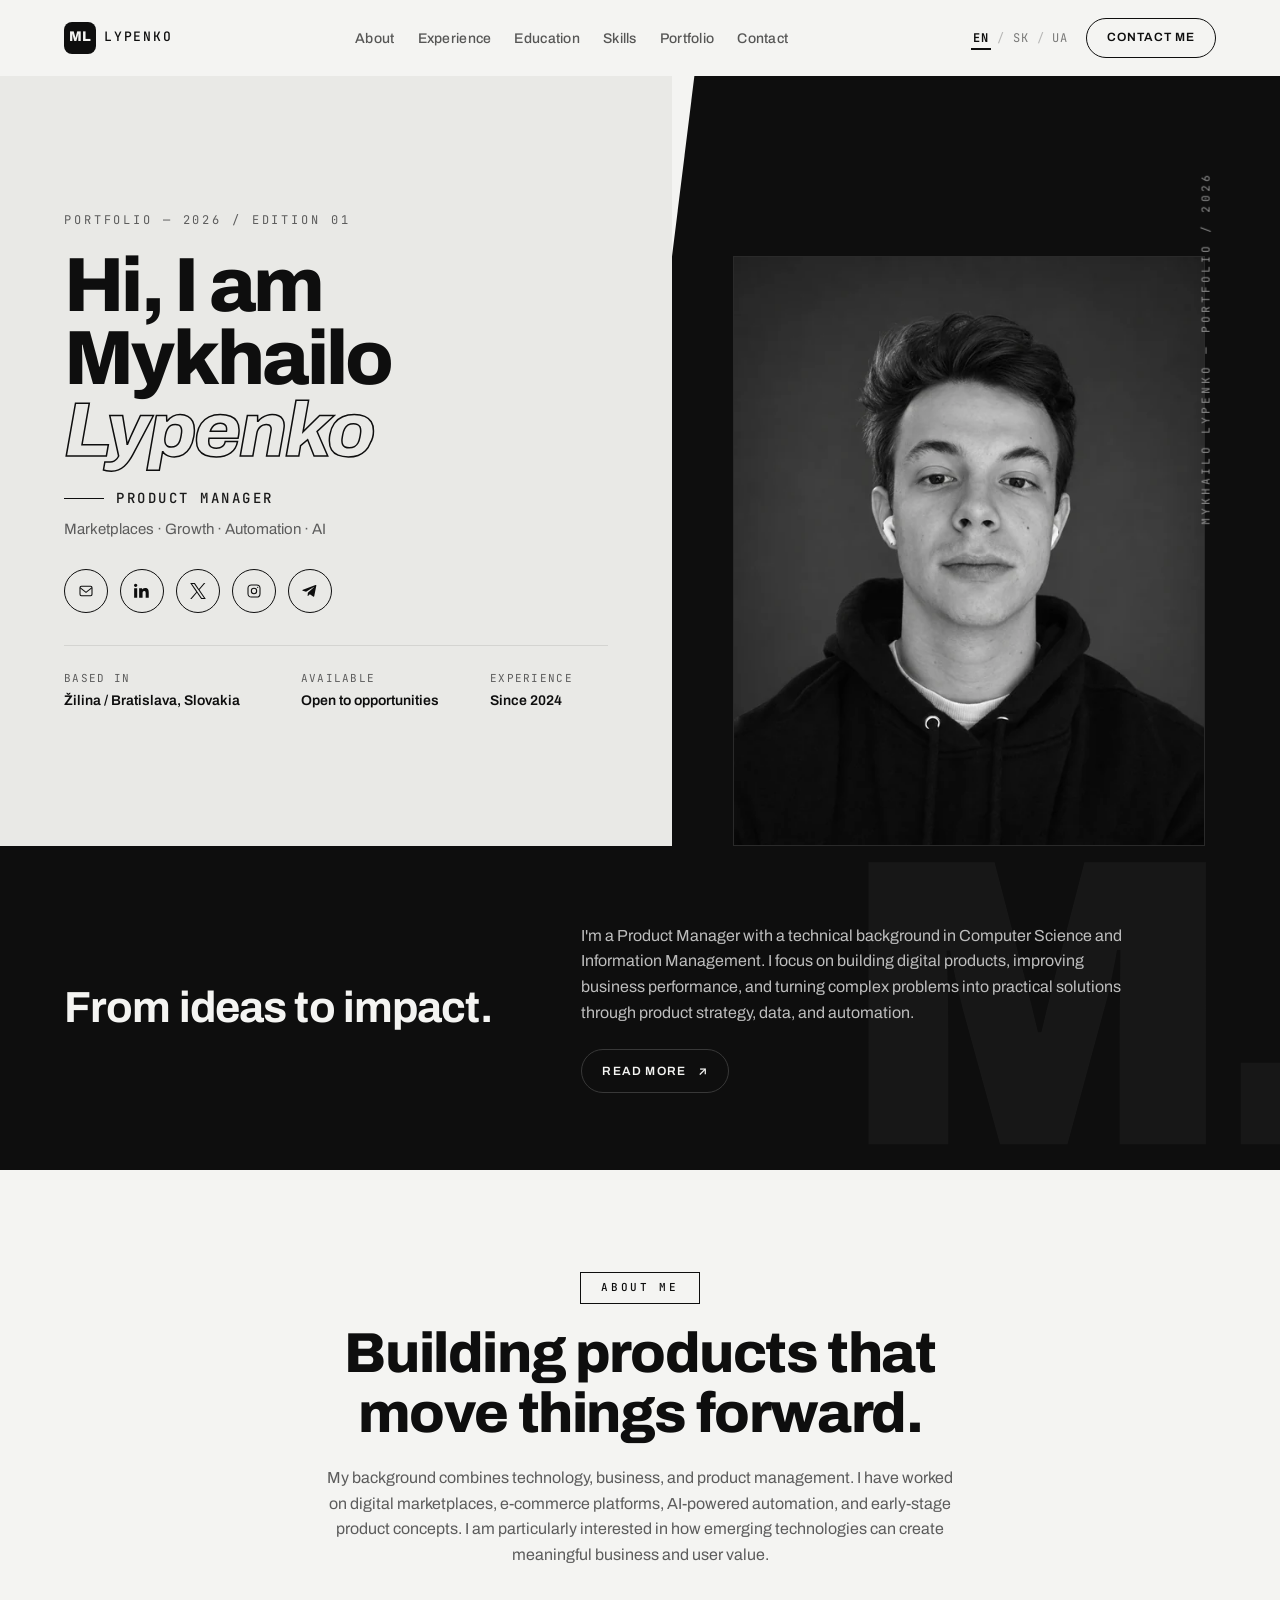
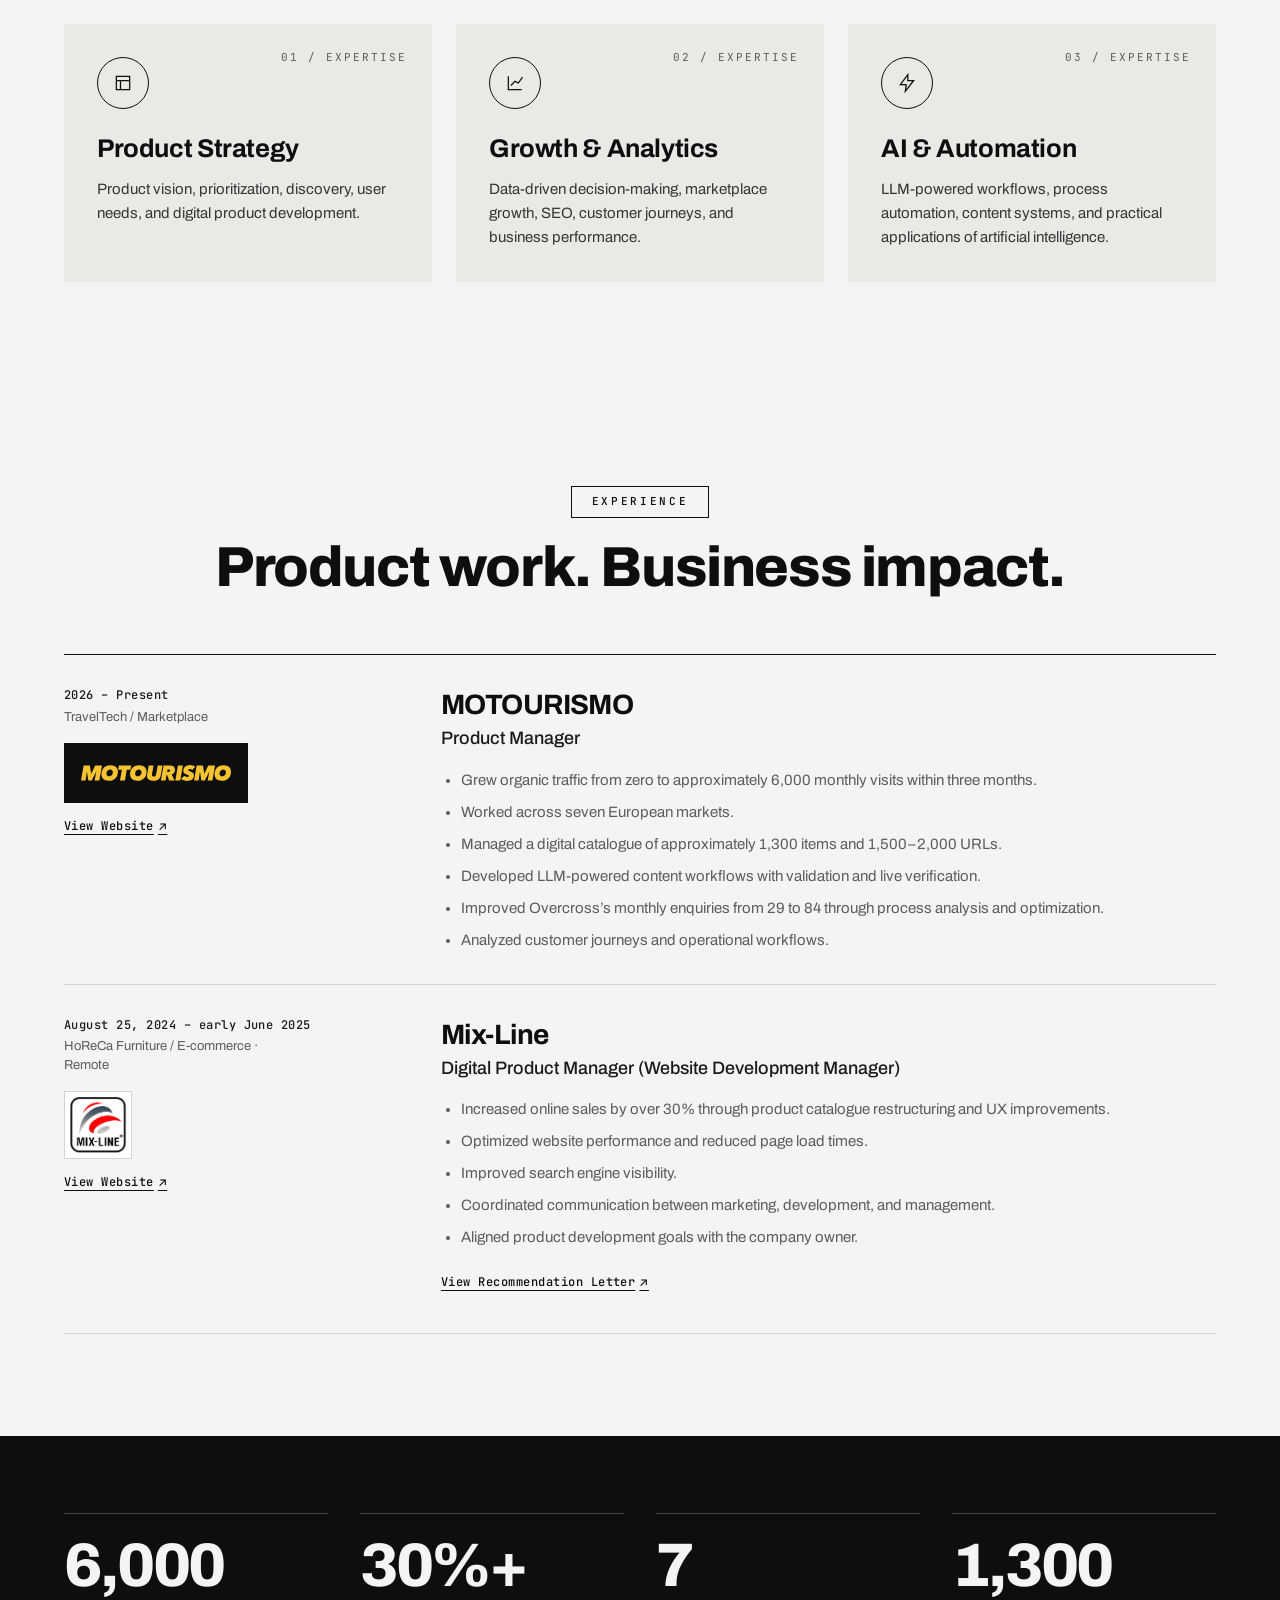
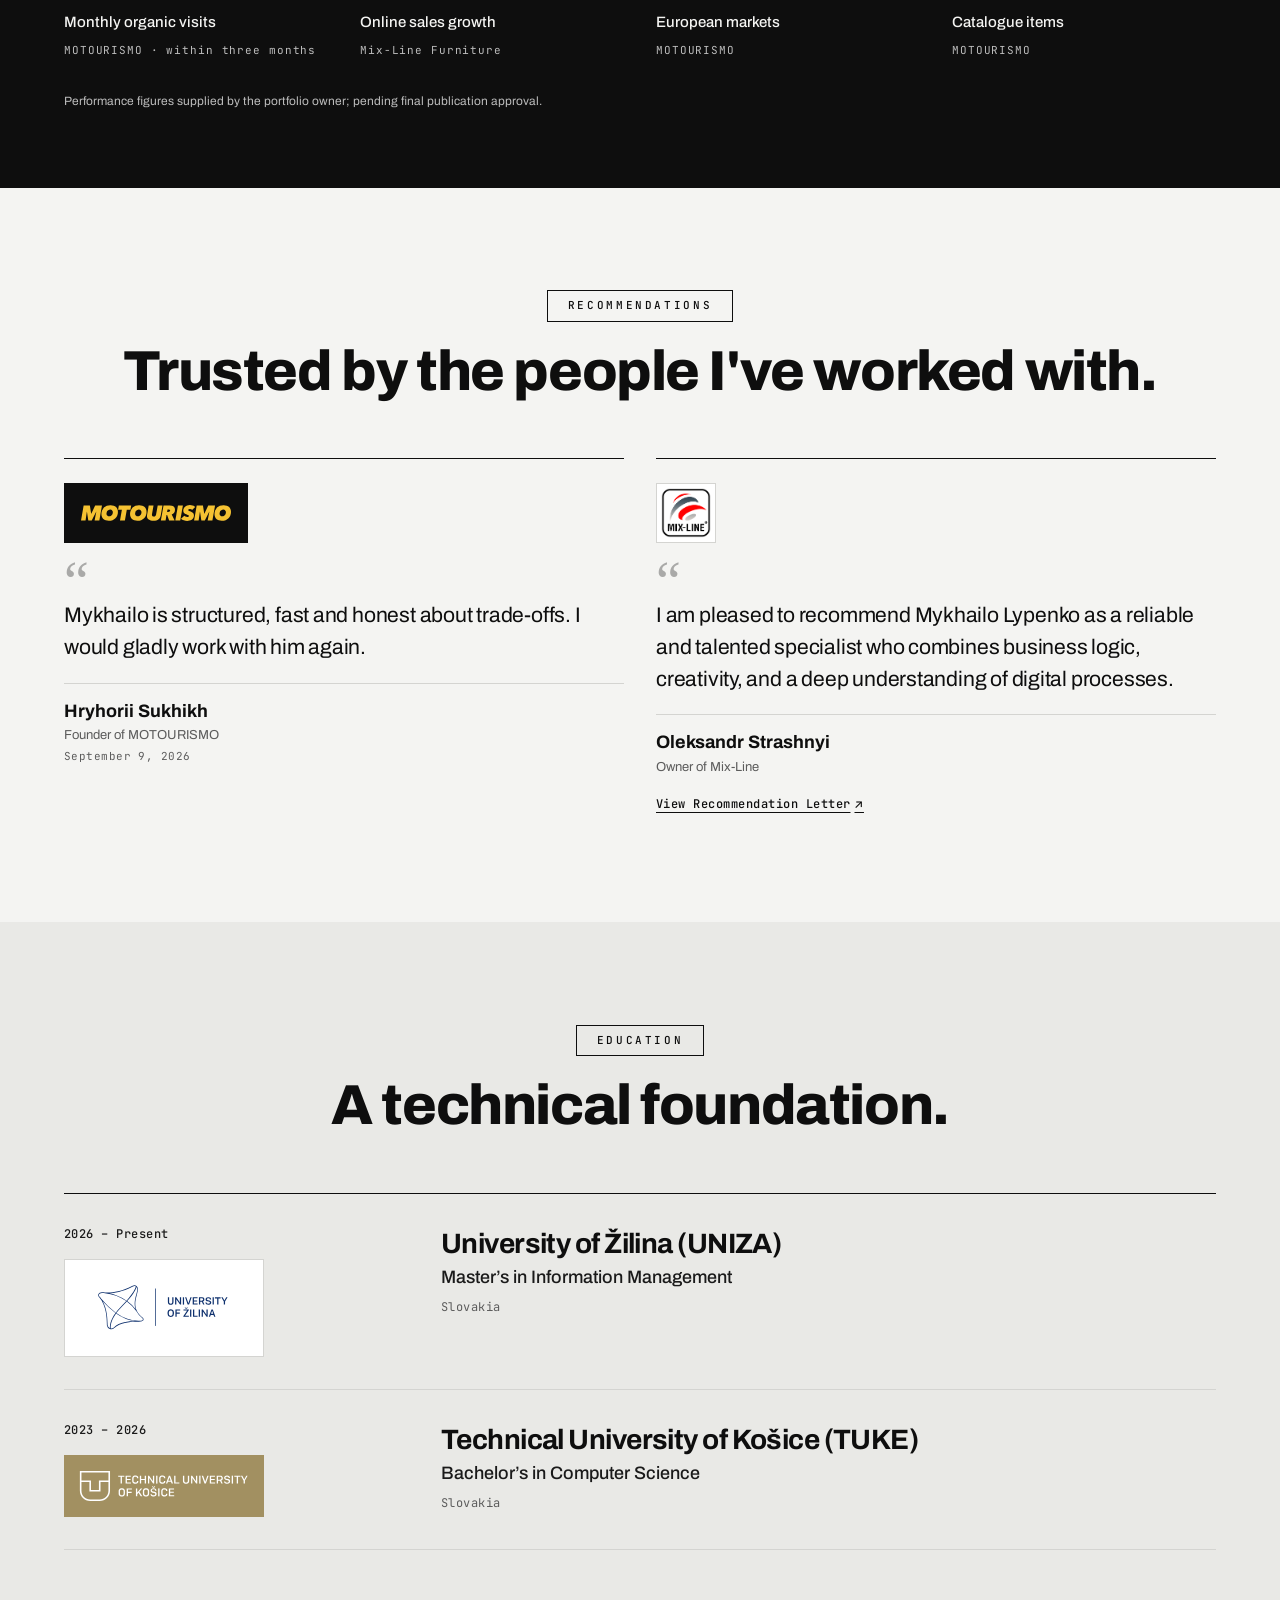
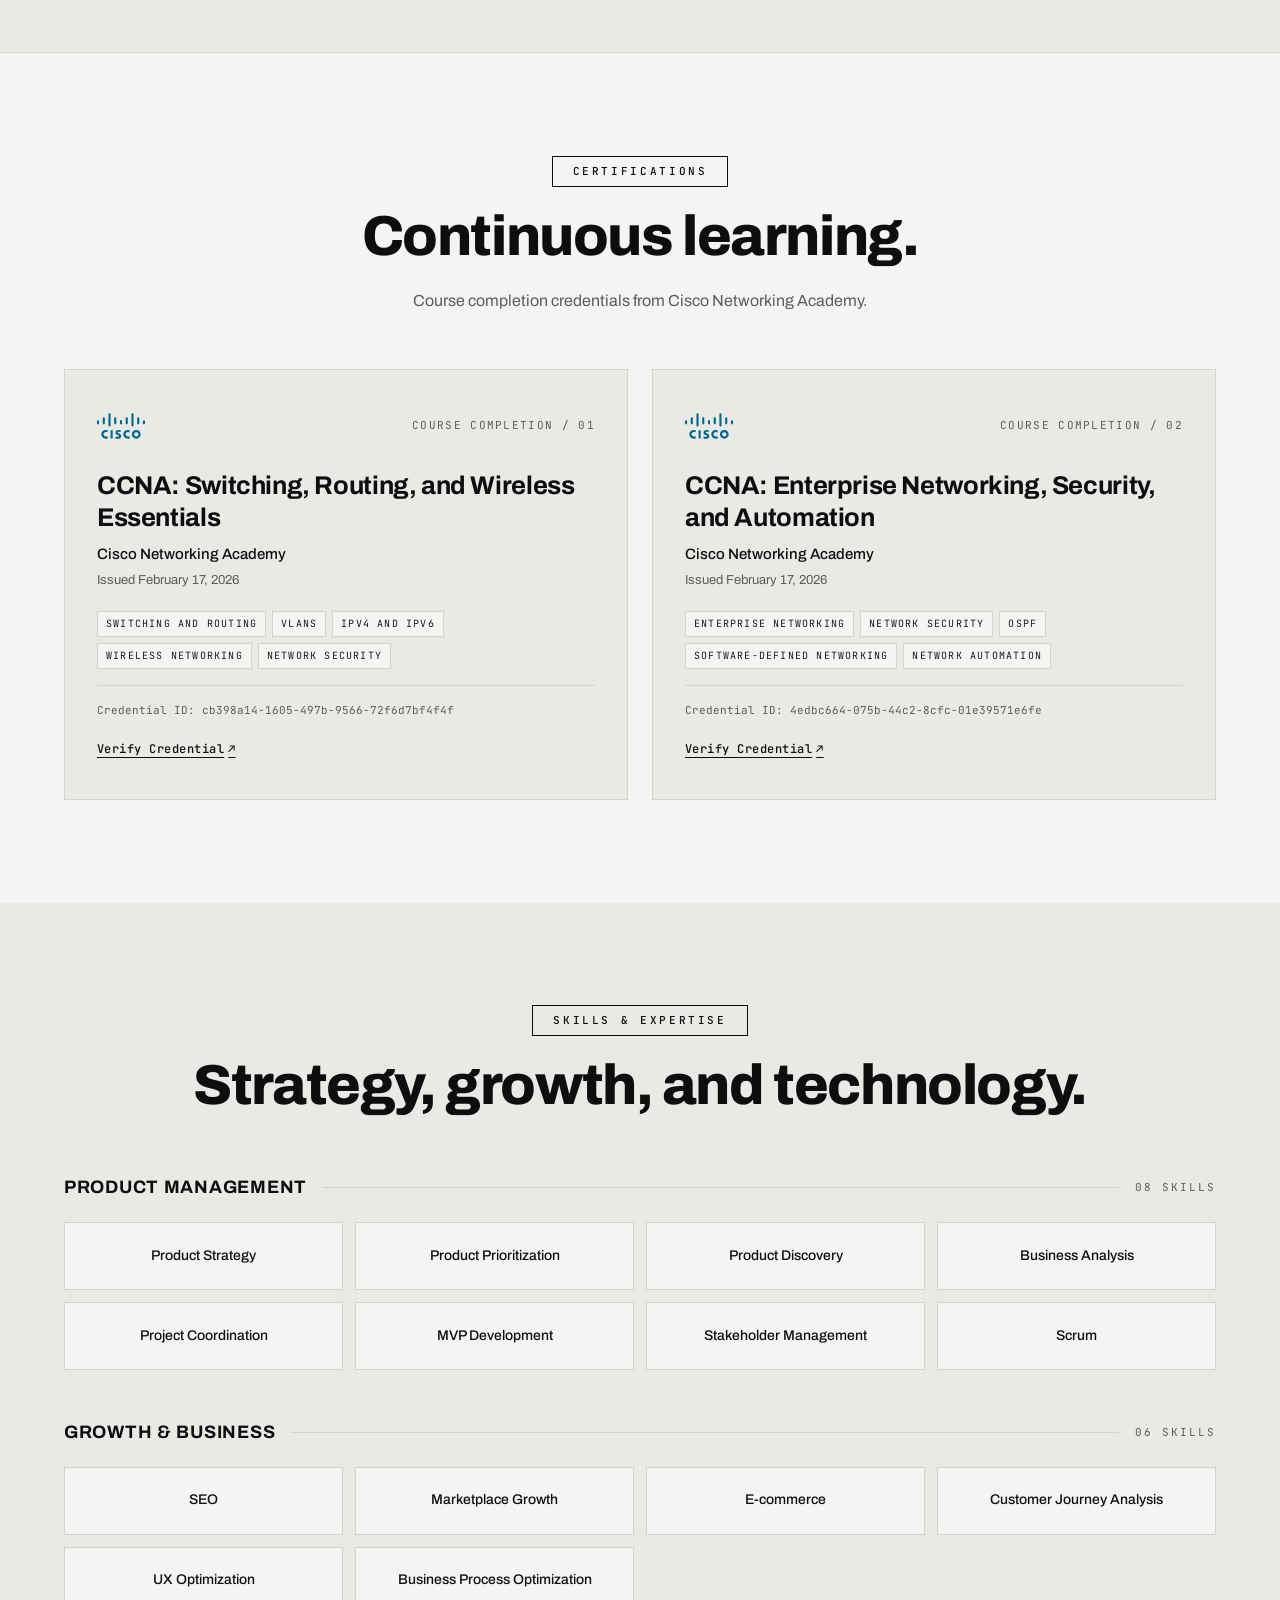
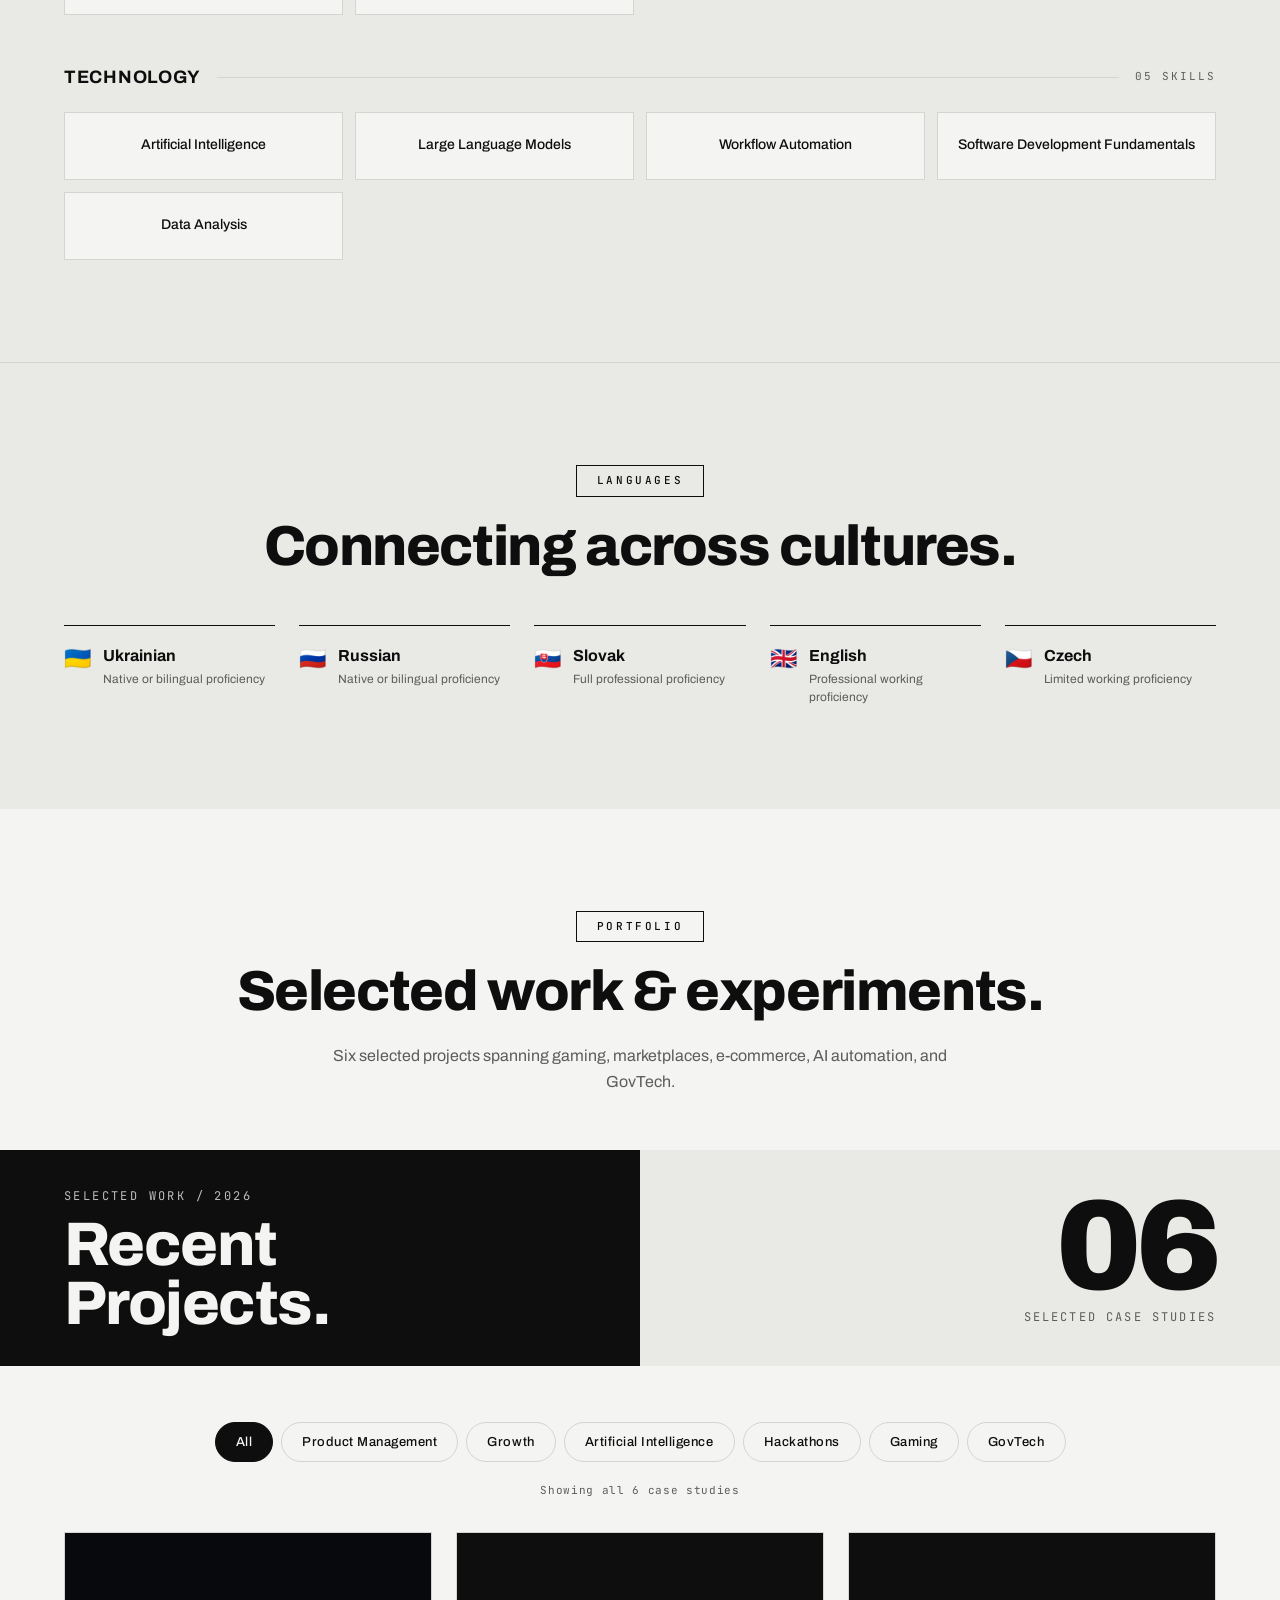
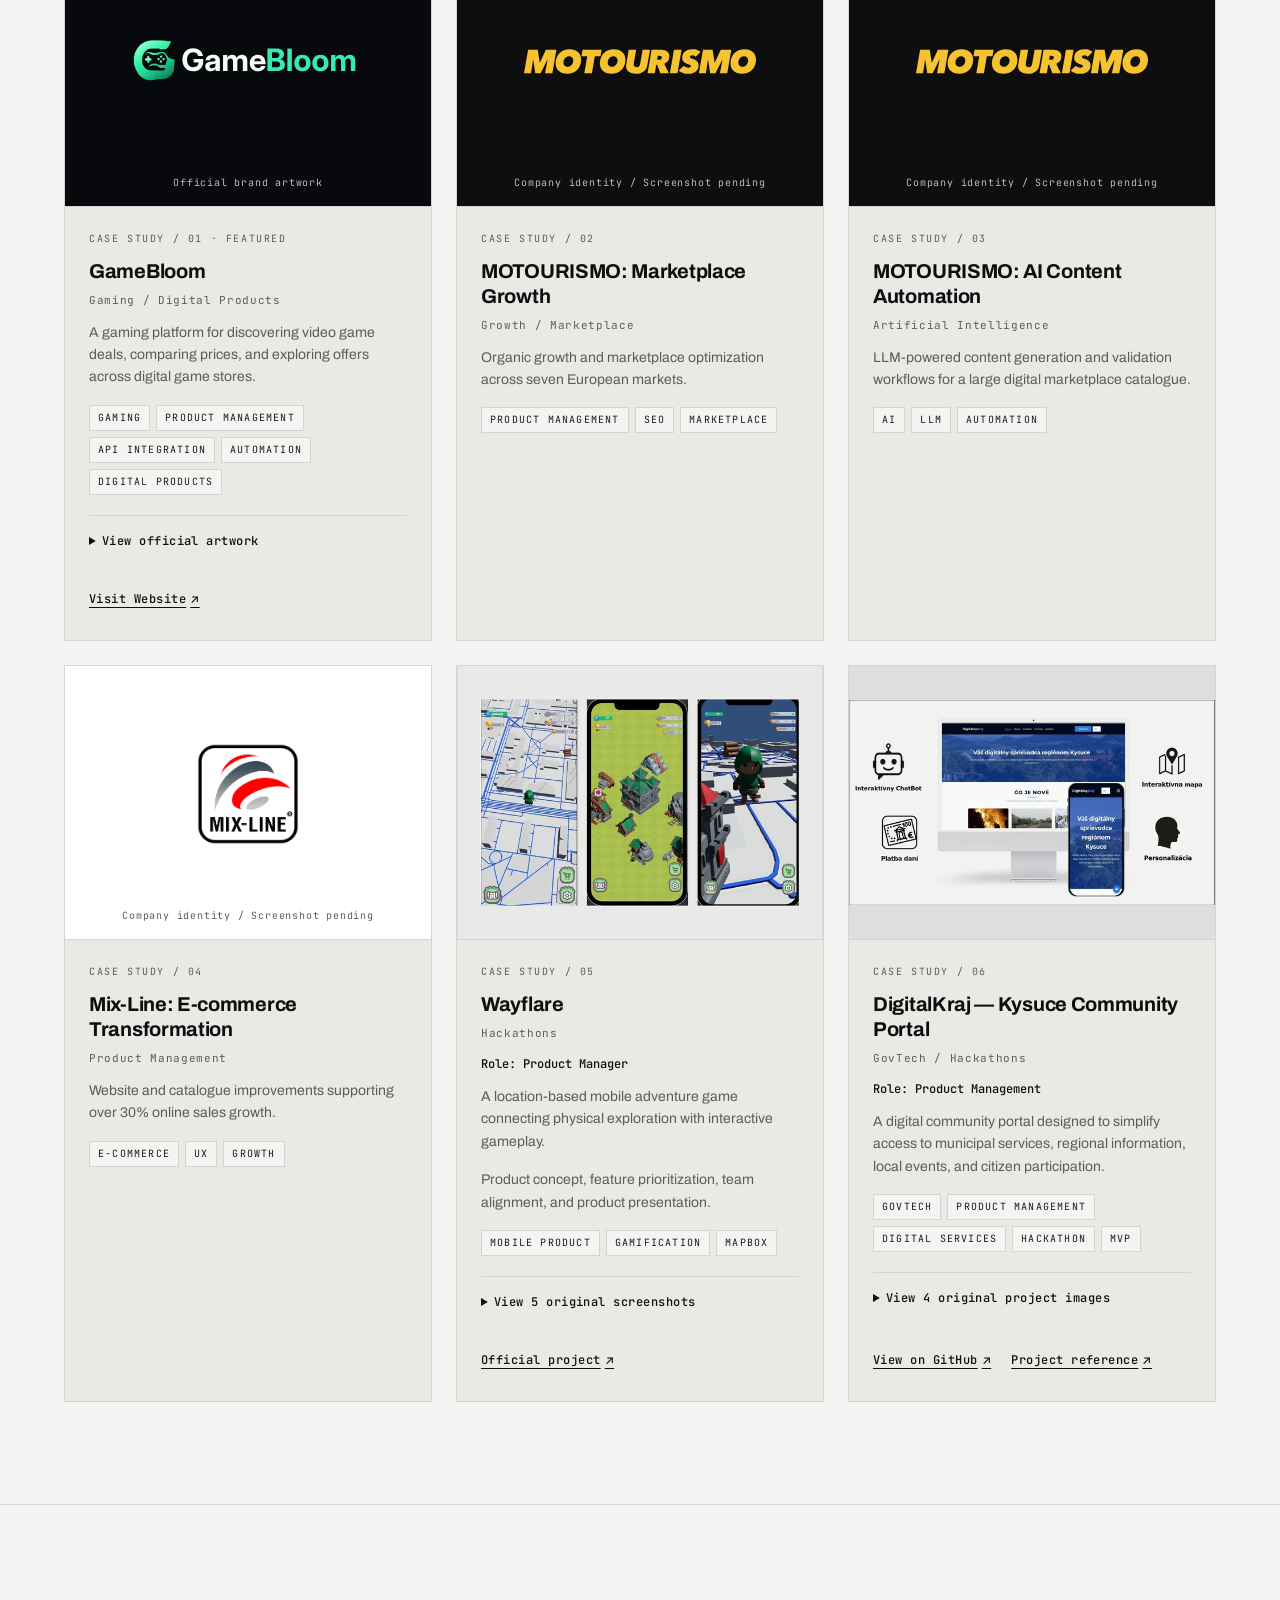
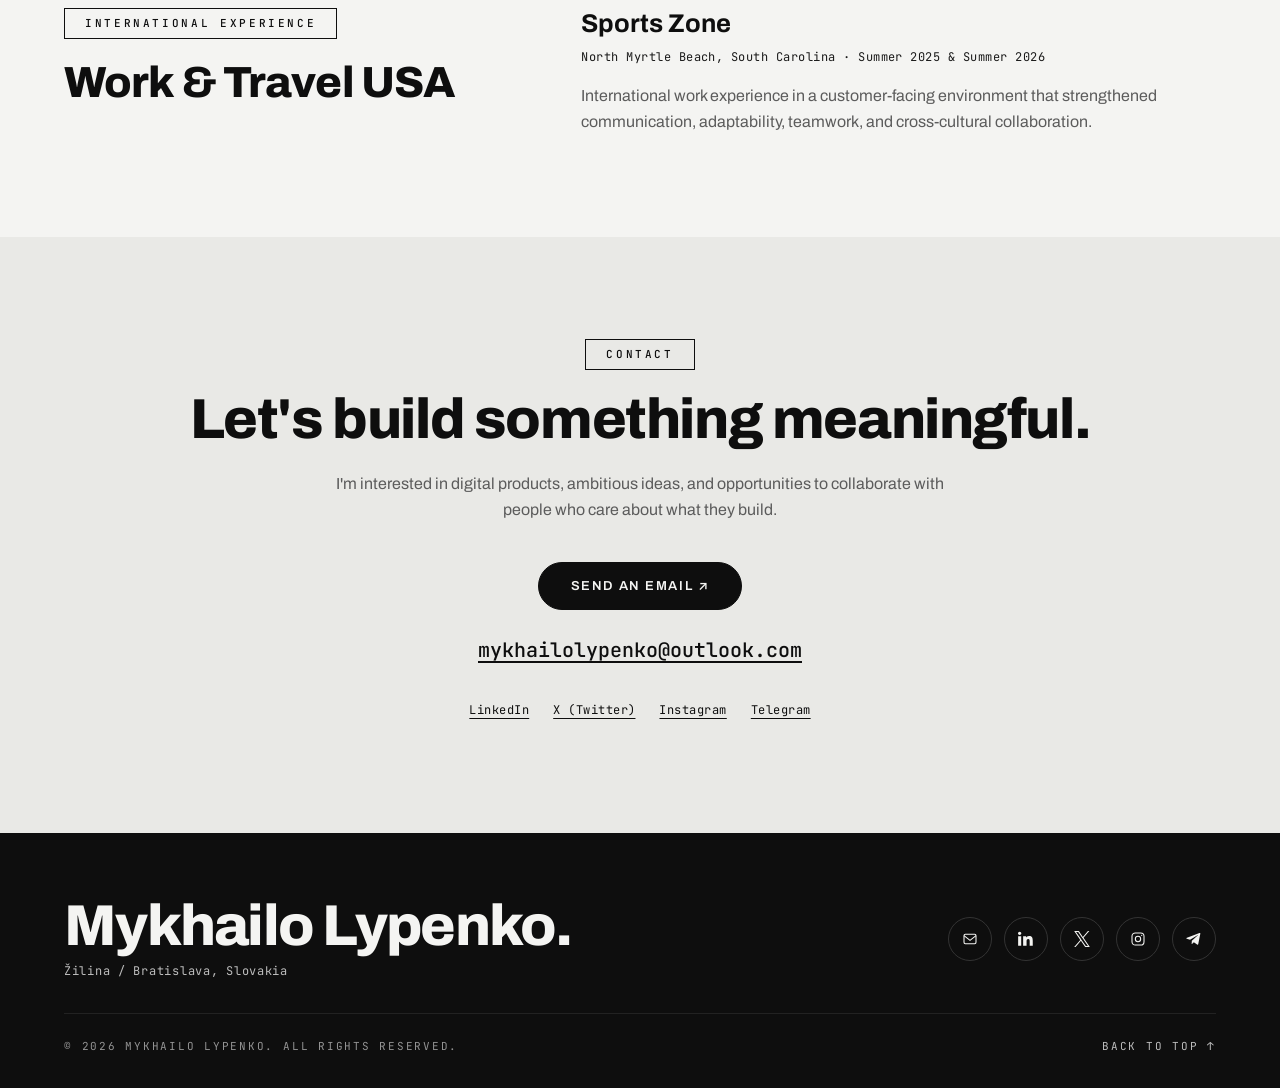
==== commit 43d55108: "release: v1.1.0 — English, Slovak and Ukrainian localization" ====
--- a/index.html
+++ b/index.html
@@ -1,33 +1,43 @@
 <!doctype html>
-<html lang="en" data-version="1.0.0">
+<html lang="en" data-version="1.1.0">
   <head>
     <meta charset="utf-8" />
     <meta name="viewport" content="width=device-width,initial-scale=1" />
     <title>
       Mykhailo Lypenko — Product Manager | Žilina / Bratislava, Slovakia
     </title>
-    <meta name="description" content="Mykhailo Lypenko is a Product Manager focused on marketplaces, growth, automation and AI. Based in Žilina / Bratislava, Slovakia." />
+    <meta name="description" content="Product Manager focused on marketplaces, growth, automation and AI. Based in Žilina / Bratislava, Slovakia." />
     <meta name="author" content="Mykhailo Lypenko" />
     <meta name="robots" content="index, follow" />
     <meta name="theme-color" content="#0e0e0e" />
     <link rel="canonical" href="https://mykhailolypenko.com/" />
+    <link rel="alternate" hreflang="en" href="https://mykhailolypenko.com/" />
+    <link rel="alternate" hreflang="sk" href="https://mykhailolypenko.com/sk/" />
+    <link rel="alternate" hreflang="uk" href="https://mykhailolypenko.com/uk/" />
+    <link rel="alternate" hreflang="x-default" href="https://mykhailolypenko.com/" />
     <meta property="og:type" content="website" />
     <meta property="og:title" content="Mykhailo Lypenko — Product Manager" />
-    <meta property="og:description" content="Mykhailo Lypenko is a Product Manager focused on marketplaces, growth, automation and AI. Based in Žilina / Bratislava, Slovakia." />
+    <meta property="og:description" content="Product Manager focused on marketplaces, growth, automation and AI. Based in Žilina / Bratislava, Slovakia." />
     <meta property="og:url" content="https://mykhailolypenko.com/" />
     <meta property="og:site_name" content="Mykhailo Lypenko" />
     <meta property="og:locale" content="en_US" />
-    <meta name="twitter:card" content="summary" />
+    <meta property="og:locale:alternate" content="sk_SK" />
+    <meta property="og:locale:alternate" content="uk_UA" />
+    <meta property="og:image" content="https://mykhailolypenko.com/assets/social/og-image.jpg" />
+    <meta property="og:image:width" content="1200" />
+    <meta property="og:image:height" content="630" />
+    <meta name="twitter:card" content="summary_large_image" />
     <meta name="twitter:creator" content="@flopyev" />
     <meta name="twitter:title" content="Mykhailo Lypenko — Product Manager" />
-    <meta name="twitter:description" content="Mykhailo Lypenko is a Product Manager focused on marketplaces, growth, automation and AI. Based in Žilina / Bratislava, Slovakia." />
+    <meta name="twitter:description" content="Product Manager focused on marketplaces, growth, automation and AI. Based in Žilina / Bratislava, Slovakia." />
+    <meta name="twitter:image" content="https://mykhailolypenko.com/assets/social/og-image.jpg" />
     <link rel="icon" href="assets/icons/favicon.svg" type="image/svg+xml" />
     <link rel="preconnect" href="https://fonts.googleapis.com" />
     <link rel="preconnect" href="https://fonts.gstatic.com" crossorigin />
-    <link href="https://fonts.googleapis.com/css2?family=Archivo:wght@400;500;600;700;800;900&amp;family=Archivo+Narrow:wght@400;500;600&amp;family=JetBrains+Mono:wght@400;500&amp;display=swap" rel="stylesheet" />
+    <link href="https://fonts.googleapis.com/css2?family=Archivo:ital,wght@0,400;0,500;0,600;0,700;0,800;0,900;1,800&amp;family=Archivo+Narrow:wght@400;500;600&amp;family=Inter:wght@400;500;600;700;800;900&amp;family=JetBrains+Mono:wght@400;500&amp;display=swap" rel="stylesheet" />
     <link rel="stylesheet" href="css/style.css" />
     <script type="application/ld+json">
-      {"@context": "https://schema.org", "@type": "Person", "name": "Mykhailo Lypenko", "jobTitle": "Product Manager", "url": "https://mykhailolypenko.com/", "email": "mailto:mykhailolypenko@outlook.com", "homeLocation": {"@type": "Place", "name": "Žilina / Bratislava, Slovakia"}, "sameAs": ["https://www.linkedin.com/in/mykhailolypenko/", "https://x.com/flopyev", "https://www.instagram.com/flopyevv/", "https://t.me/MykhailoLypenko"]}
+      {"@context":"https://schema.org","@type":"Person","name":"Mykhailo Lypenko","jobTitle":"Product Manager","url":"https://mykhailolypenko.com/","email":"mailto:mykhailolypenko@outlook.com","homeLocation":{"@type":"Place","name":"Žilina / Bratislava, Slovakia"},"sameAs":["https://www.linkedin.com/in/mykhailolypenko/","https://x.com/flopyev","https://www.instagram.com/flopyevv/","https://t.me/MykhailoLypenko"]}
     </script>
     <script src="js/main.js" defer>
     </script>
@@ -41,7 +51,7 @@
         <span class="mark">
           ML
         </span>
-        <span>
+        <span class="logo-text">
           LYPENKO
         </span>
       </a>
@@ -79,10 +89,17 @@
           </li>
         </ul>
       </nav>
+      <div class="lang-switch" role="group" aria-label="Language switcher">
+        <a href="./" lang="en" hreflang="en" aria-label="English" data-lang-switch="en" data-base-href="./" class="active" aria-current="page">EN</a>
+        <span class="lang-sep" aria-hidden="true">/</span>
+        <a href="sk/" lang="sk" hreflang="sk" aria-label="Slovenčina" data-lang-switch="sk" data-base-href="sk/">SK</a>
+        <span class="lang-sep" aria-hidden="true">/</span>
+        <a href="uk/" lang="uk" hreflang="uk" aria-label="Українська" data-lang-switch="uk" data-base-href="uk/">UA</a>
+      </div>
       <a href="#contact" class="cta">
         Contact Me
       </a>
-      <button type="button" class="menu-btn" aria-label="Open navigation" aria-controls="primary-navigation" aria-expanded="false">
+      <button type="button" class="menu-btn" aria-label="Open navigation" data-open-label="Open navigation" data-close-label="Close navigation" aria-controls="primary-navigation" aria-expanded="false">
         <span>
         </span>
         <span>
@@ -110,7 +127,7 @@
             PRODUCT MANAGER
           </div>
           <p class="specialization">
-            Marketplaces · Growth · Automation
+            Marketplaces · Growth · Automation · AI
           </p>
           <div class="socials" aria-label="Social links">
             <a href="mailto:mykhailolypenko@outlook.com" aria-label="Email" title="Email">
@@ -717,7 +734,7 @@
             <button type="button" data-filter="gaming" aria-controls="projects" aria-pressed="false">Gaming</button>
             <button type="button" data-filter="govtech" aria-controls="projects" aria-pressed="false">GovTech</button>
           </div>
-          <p class="filter-status" role="status" aria-live="polite" aria-atomic="true" id="filter-status">
+          <p class="filter-status" role="status" aria-live="polite" aria-atomic="true" id="filter-status" data-status-all="Showing all {count} case studies" data-status-one="Showing {count} case study — {filter}" data-status-few="Showing {count} case studies — {filter}" data-status-many="Showing {count} case studies — {filter}">
             Showing all 6 case studies
           </p>
           <div class="projects" id="projects">
--- a/css/style.css
+++ b/css/style.css
@@ -16,8 +16,8 @@
   --accent: #0e0e0e;
 
   /* Typography — Families */
-  --font-sans: "Archivo", "Helvetica Neue", Helvetica, Arial, sans-serif;
-  --font-narrow: "Archivo Narrow", "Archivo", sans-serif;
+  --font-sans: "Archivo", "Inter", "Helvetica Neue", Helvetica, Arial, sans-serif;
+  --font-narrow: "Archivo Narrow", "Archivo", "Inter", sans-serif;
   --font-mono: "JetBrains Mono", ui-monospace, SFMono-Regular, Menlo, monospace;
   --font-serif: Georgia, "Times New Roman", serif;
 
@@ -135,6 +135,18 @@
   scroll-padding-top: var(--scroll-offset);
 }
 
+html[lang="uk"] {
+  --font-sans: "Inter", "Archivo", "Helvetica Neue", Helvetica, Arial, sans-serif;
+}
+
+html[lang="uk"] .hero h1 span,
+html[lang="uk"] .logo .mark,
+html[lang="uk"] .foot-name,
+html[lang="uk"] .banner .b-r .num,
+html[lang="uk"] .intro .deco {
+  font-family: "Archivo", "Inter", "Helvetica Neue", Helvetica, Arial, sans-serif;
+}
+
 body {
   margin: 0;
   font-family: var(--font-sans);
@@ -325,11 +337,15 @@
   letter-spacing: 0;
 }
 
+.nav nav {
+  margin: 0 auto;
+}
+
 .nav ul {
   list-style: none;
   display: flex;
   align-items: center;
-  gap: clamp(16px, 2.2vw, 32px);
+  gap: clamp(14px, 1.8vw, 28px);
   margin: 0;
   padding: 0;
 }
@@ -366,6 +382,66 @@
 
 .nav ul a.active::after {
   transform: scaleX(1);
+}
+
+/* Language Switcher (EN / SK / UA) */
+.lang-switch {
+  display: inline-flex;
+  align-items: center;
+  gap: 6px;
+  flex-shrink: 0;
+  font-family: var(--font-mono);
+  font-size: var(--t-xs);
+  letter-spacing: 0.08em;
+  line-height: 1;
+}
+
+.lang-switch a {
+  position: relative;
+  display: inline-flex;
+  align-items: center;
+  justify-content: center;
+  min-height: 32px;
+  padding: 4px 2px;
+  color: var(--ink-2);
+  font-weight: var(--fw-regular);
+  opacity: 0.56;
+  transition: opacity var(--dur-fast) var(--ease), color var(--dur-fast) var(--ease);
+}
+
+.lang-switch a::after {
+  content: "";
+  position: absolute;
+  left: 0;
+  right: 0;
+  bottom: 4px;
+  height: 1.5px;
+  background: currentColor;
+  transform: scaleX(0);
+  transform-origin: left;
+  transition: transform var(--dur-base) var(--ease);
+}
+
+.lang-switch a:hover {
+  opacity: 0.92;
+  color: var(--ink);
+}
+
+.lang-switch a:hover::after,
+.lang-switch a.active::after {
+  transform: scaleX(1);
+}
+
+.lang-switch a.active {
+  font-weight: var(--fw-bold);
+  color: var(--ink);
+  opacity: 1;
+}
+
+.lang-sep {
+  color: var(--muted);
+  opacity: 0.4;
+  user-select: none;
 }
 
 .nav .cta {
@@ -435,13 +511,15 @@
   display: inline-flex;
   align-items: center;
   justify-content: center;
+  max-width: 100%;
   border: var(--border-strong);
   padding: var(--space-2) var(--space-5);
   font-family: var(--font-mono);
   font-size: var(--t-micro);
   line-height: var(--lh-ui);
-  letter-spacing: 0.28em;
+  letter-spacing: 0.24em;
   text-transform: uppercase;
+  text-align: center;
   font-weight: var(--fw-medium);
 }
 
@@ -1178,6 +1256,50 @@
   line-height: var(--lh-quote);
   letter-spacing: -0.01em;
   color: var(--ink);
+}
+
+.recommendation-translation-note {
+  margin: 0 0 var(--space-2);
+  font-family: var(--font-mono);
+  font-size: 10px;
+  letter-spacing: 0.08em;
+  text-transform: uppercase;
+  color: var(--muted);
+}
+
+.recommendation-original {
+  width: 100%;
+  margin: -4px 0 var(--space-4);
+  border-top: var(--border-thin);
+  padding-top: var(--space-2);
+}
+
+.recommendation-original summary {
+  cursor: pointer;
+  font-family: var(--font-mono);
+  font-size: var(--t-xs);
+  font-weight: var(--fw-medium);
+  letter-spacing: 0.04em;
+  color: var(--ink-2);
+  padding: var(--space-1) 0;
+  min-height: 32px;
+}
+
+.recommendation-original summary:hover {
+  opacity: 0.72;
+}
+
+.recommendation-original blockquote {
+  margin: var(--space-2) 0 var(--space-1);
+  padding-left: var(--space-4);
+  border-left: 2px solid var(--line);
+}
+
+.recommendation-original blockquote p {
+  font-size: var(--t-body-sm);
+  line-height: var(--lh-body);
+  color: var(--muted);
+  font-style: italic;
 }
 
 .recommendation-author {
@@ -2112,6 +2234,20 @@
 
 /* Laptop / Compact Desktop (<= 1200px) */
 @media (max-width: 1200px) {
+  .nav {
+    gap: var(--space-3);
+  }
+
+  .nav ul {
+    gap: clamp(12px, 1.3vw, 20px);
+  }
+
+  .nav .cta {
+    padding: var(--space-2) var(--space-4);
+    font-size: 11px;
+    letter-spacing: 0.05em;
+  }
+
   .projects {
     grid-template-columns: repeat(2, minmax(0, 1fr));
   }
@@ -2132,6 +2268,7 @@
     top: 100%;
     left: 0;
     right: 0;
+    margin: 0;
     background: var(--bg);
     border-bottom: var(--border-thin);
     box-shadow: 0 12px 24px rgba(14, 14, 14, 0.08);
@@ -2158,8 +2295,12 @@
     padding: var(--space-3) 0;
   }
 
+  .lang-switch {
+    margin-left: auto;
+  }
+
   .nav .cta {
-    margin-left: auto;
+    margin-left: 0;
   }
 
   .js .menu-btn {
@@ -2297,7 +2438,7 @@
 @media (max-width: 480px) {
   .nav {
     padding: var(--space-3) var(--space-4);
-    gap: var(--space-2);
+    gap: 6px;
   }
 
   .logo {
@@ -2311,16 +2452,27 @@
     font-size: 12px;
   }
 
+  .lang-switch {
+    font-size: 11px;
+    gap: 4px;
+    letter-spacing: 0.05em;
+  }
+
   .nav .cta {
-    padding: 6px 12px;
-    min-height: 36px;
-    font-size: 11px;
-    letter-spacing: 0.05em;
+    padding: 6px 10px;
+    min-height: 34px;
+    font-size: 10.5px;
+    letter-spacing: 0.04em;
   }
 
   .menu-btn {
-    width: 36px;
-    height: 36px;
+    width: 34px;
+    height: 34px;
+  }
+
+  .eyebrow {
+    letter-spacing: 0.14em;
+    padding: var(--space-2) var(--space-4);
   }
 
   .hero .kicker {
@@ -2387,6 +2539,19 @@
 
   .lightbox-media {
     height: 58dvh;
+  }
+}
+
+/* Narrow Mobile (<= 380px) */
+@media (max-width: 380px) {
+  .logo .logo-text {
+    display: none;
+  }
+
+  .nav .cta {
+    padding: 5px 8px;
+    font-size: 10px;
+    letter-spacing: 0.03em;
   }
 }
 
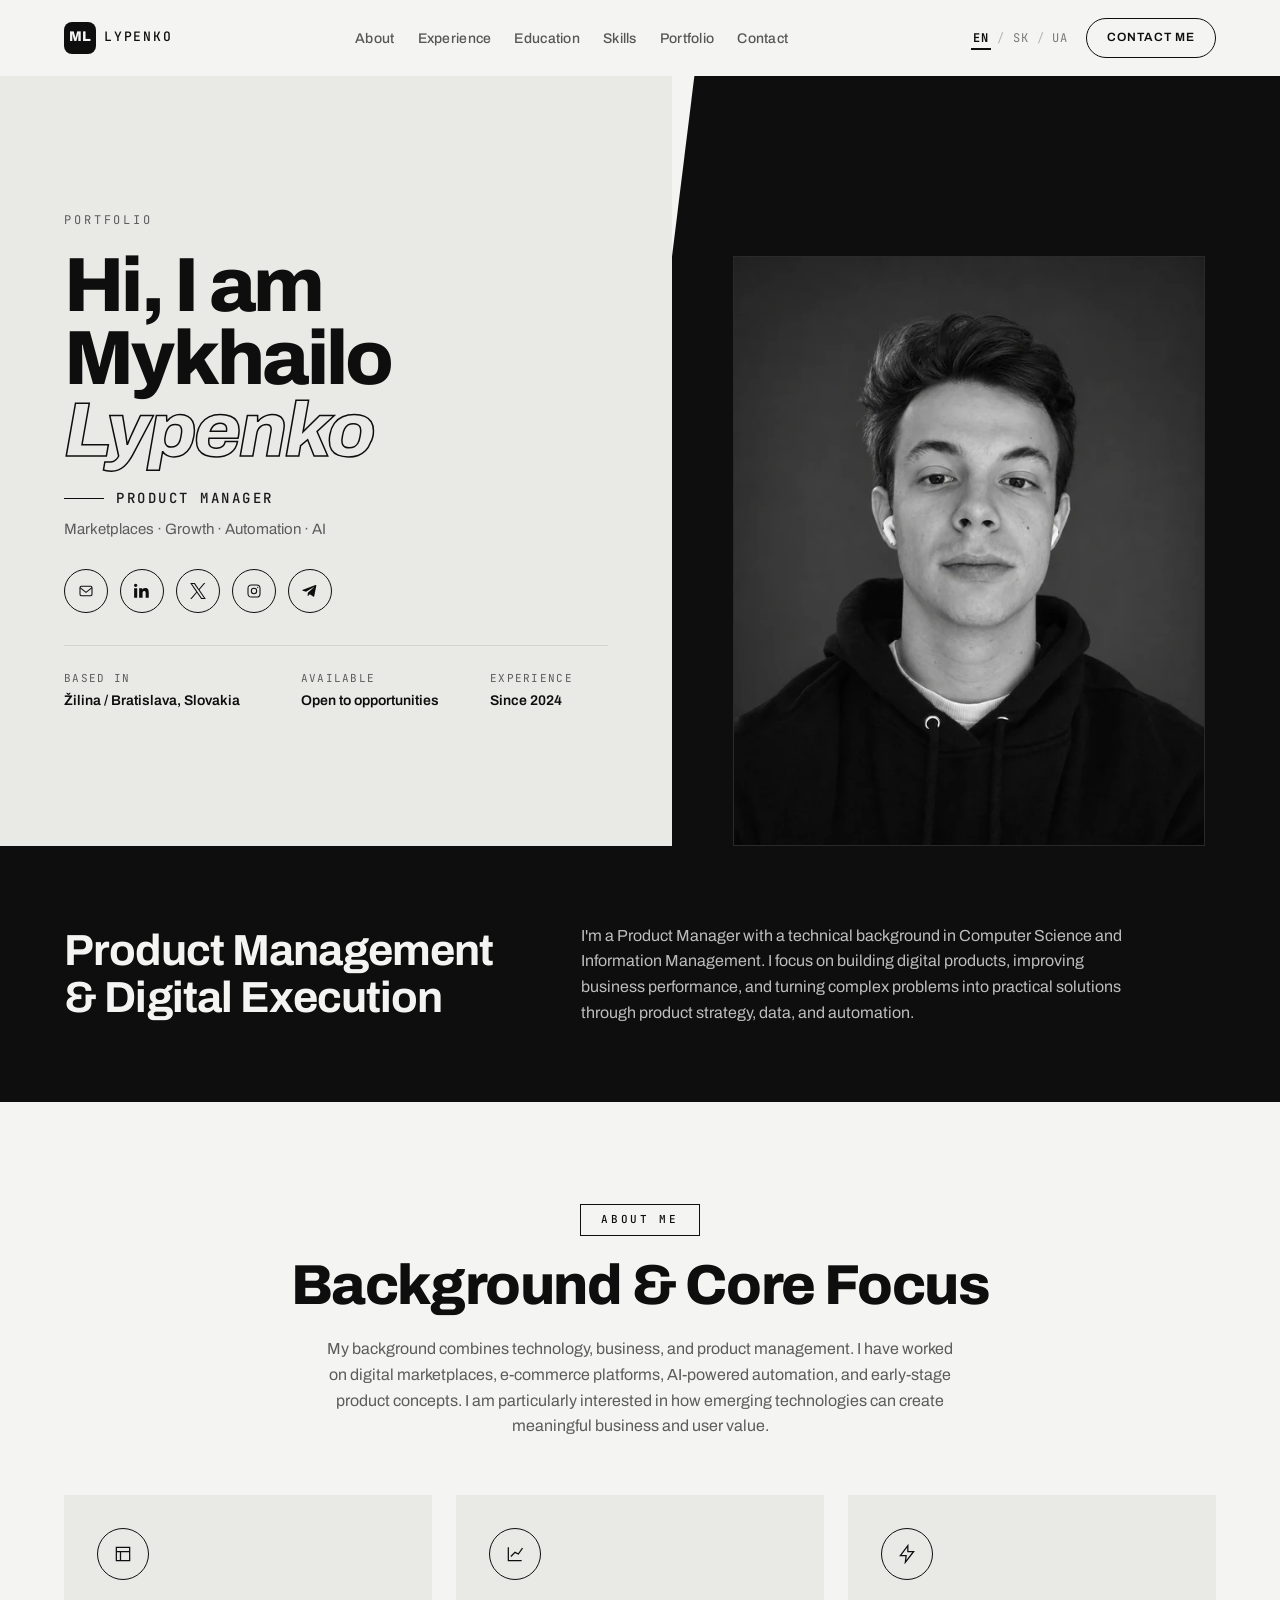
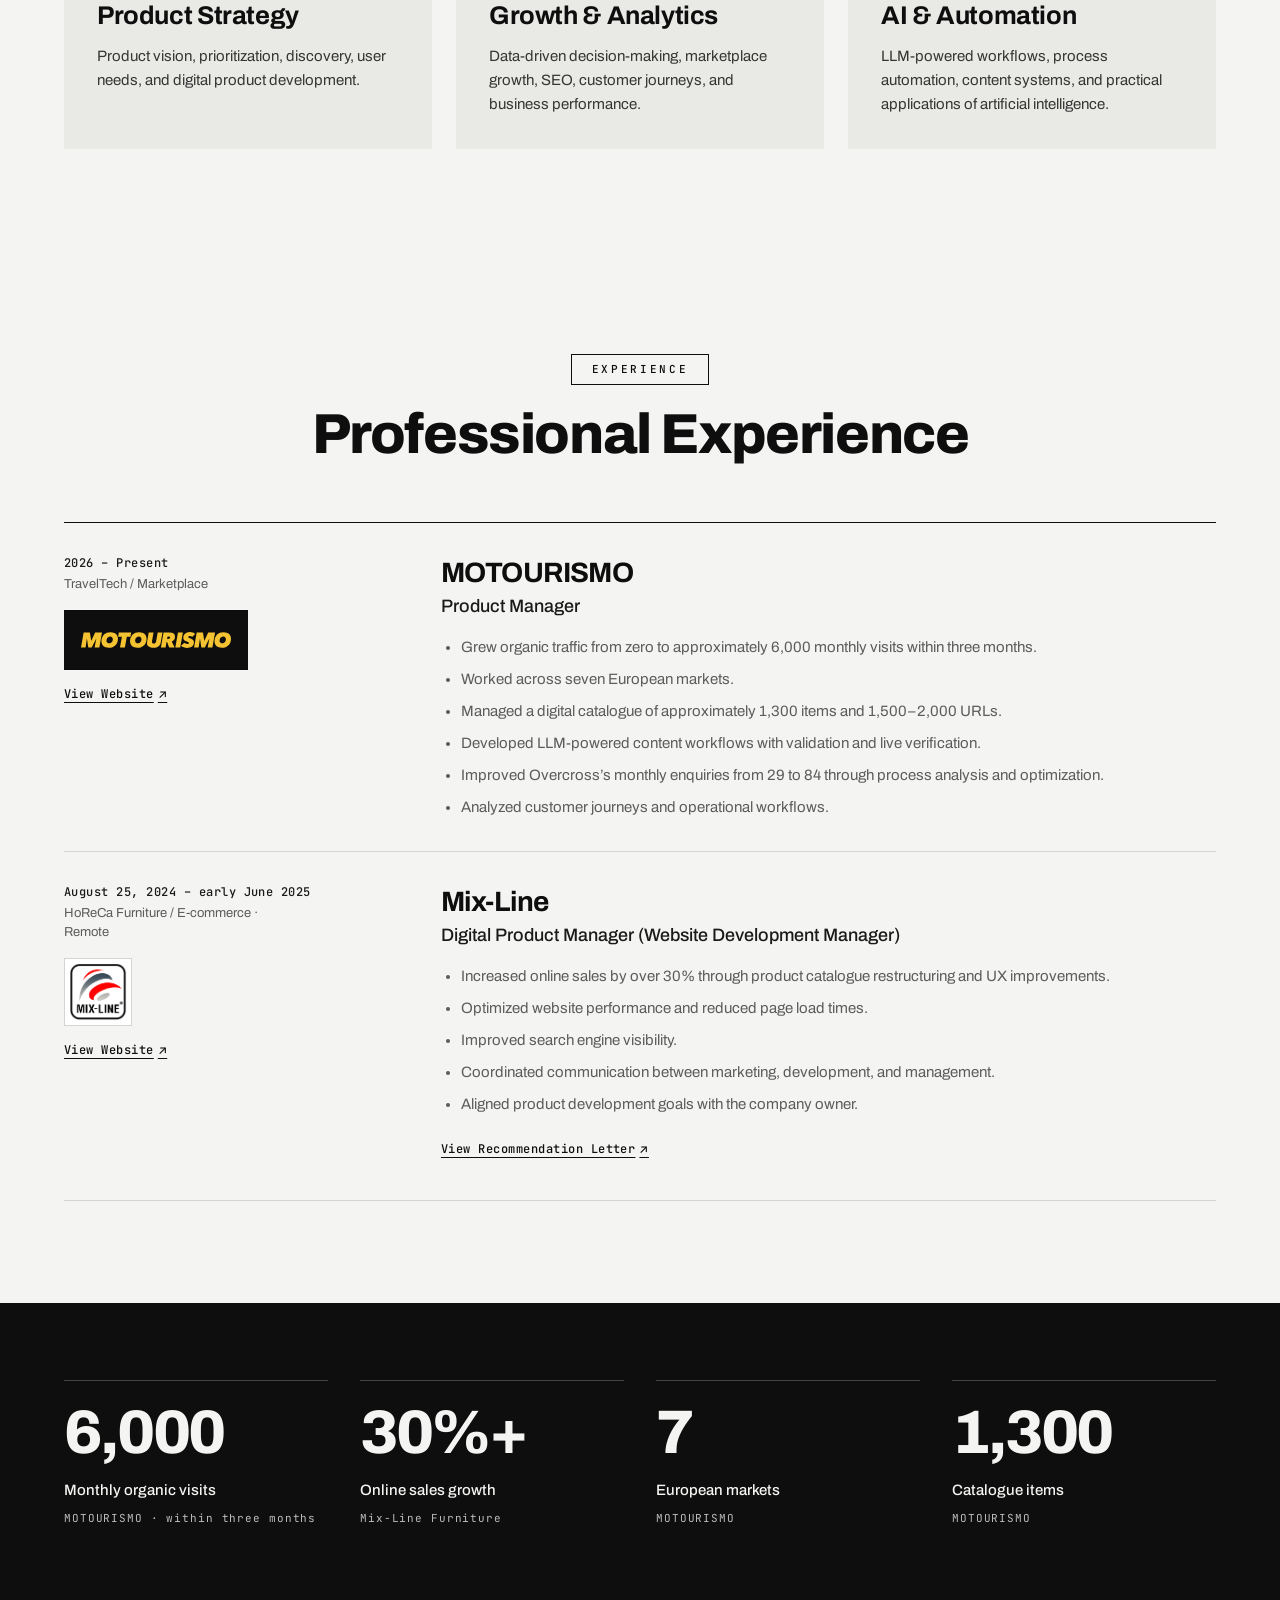
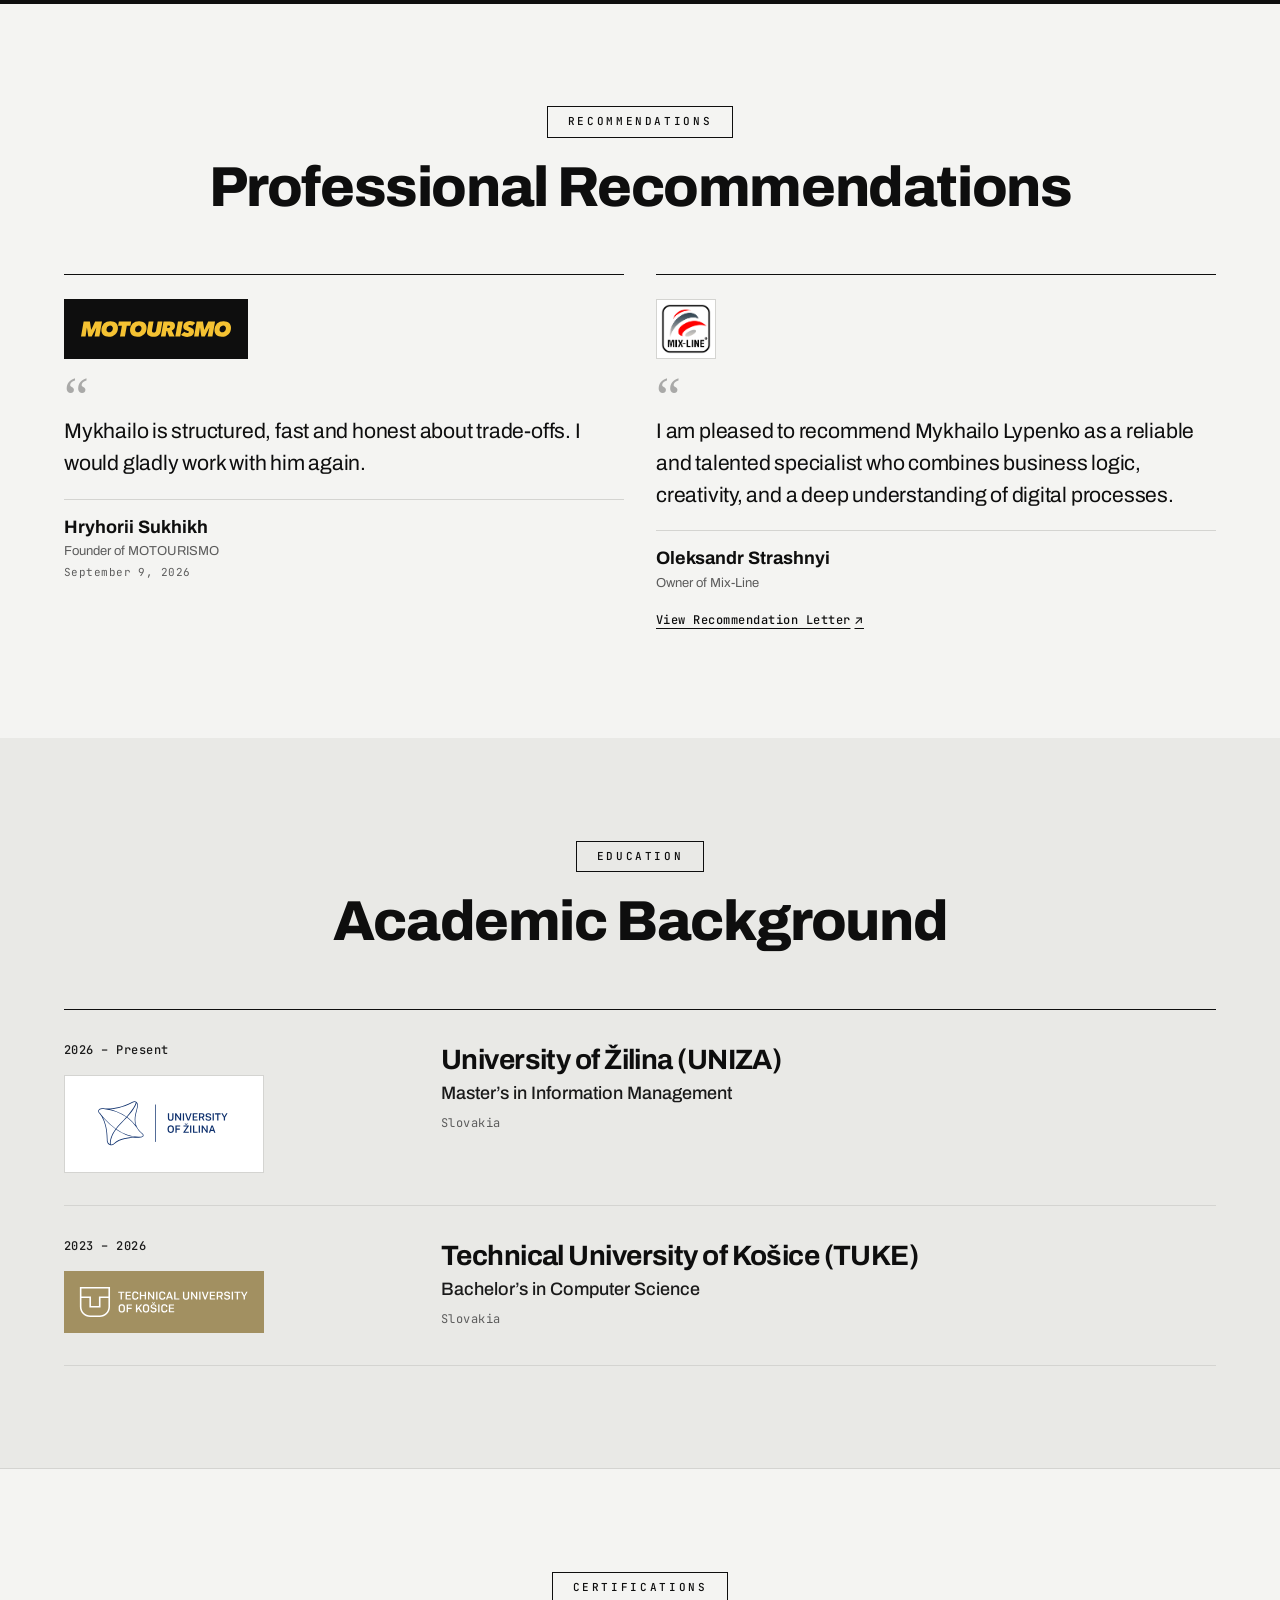
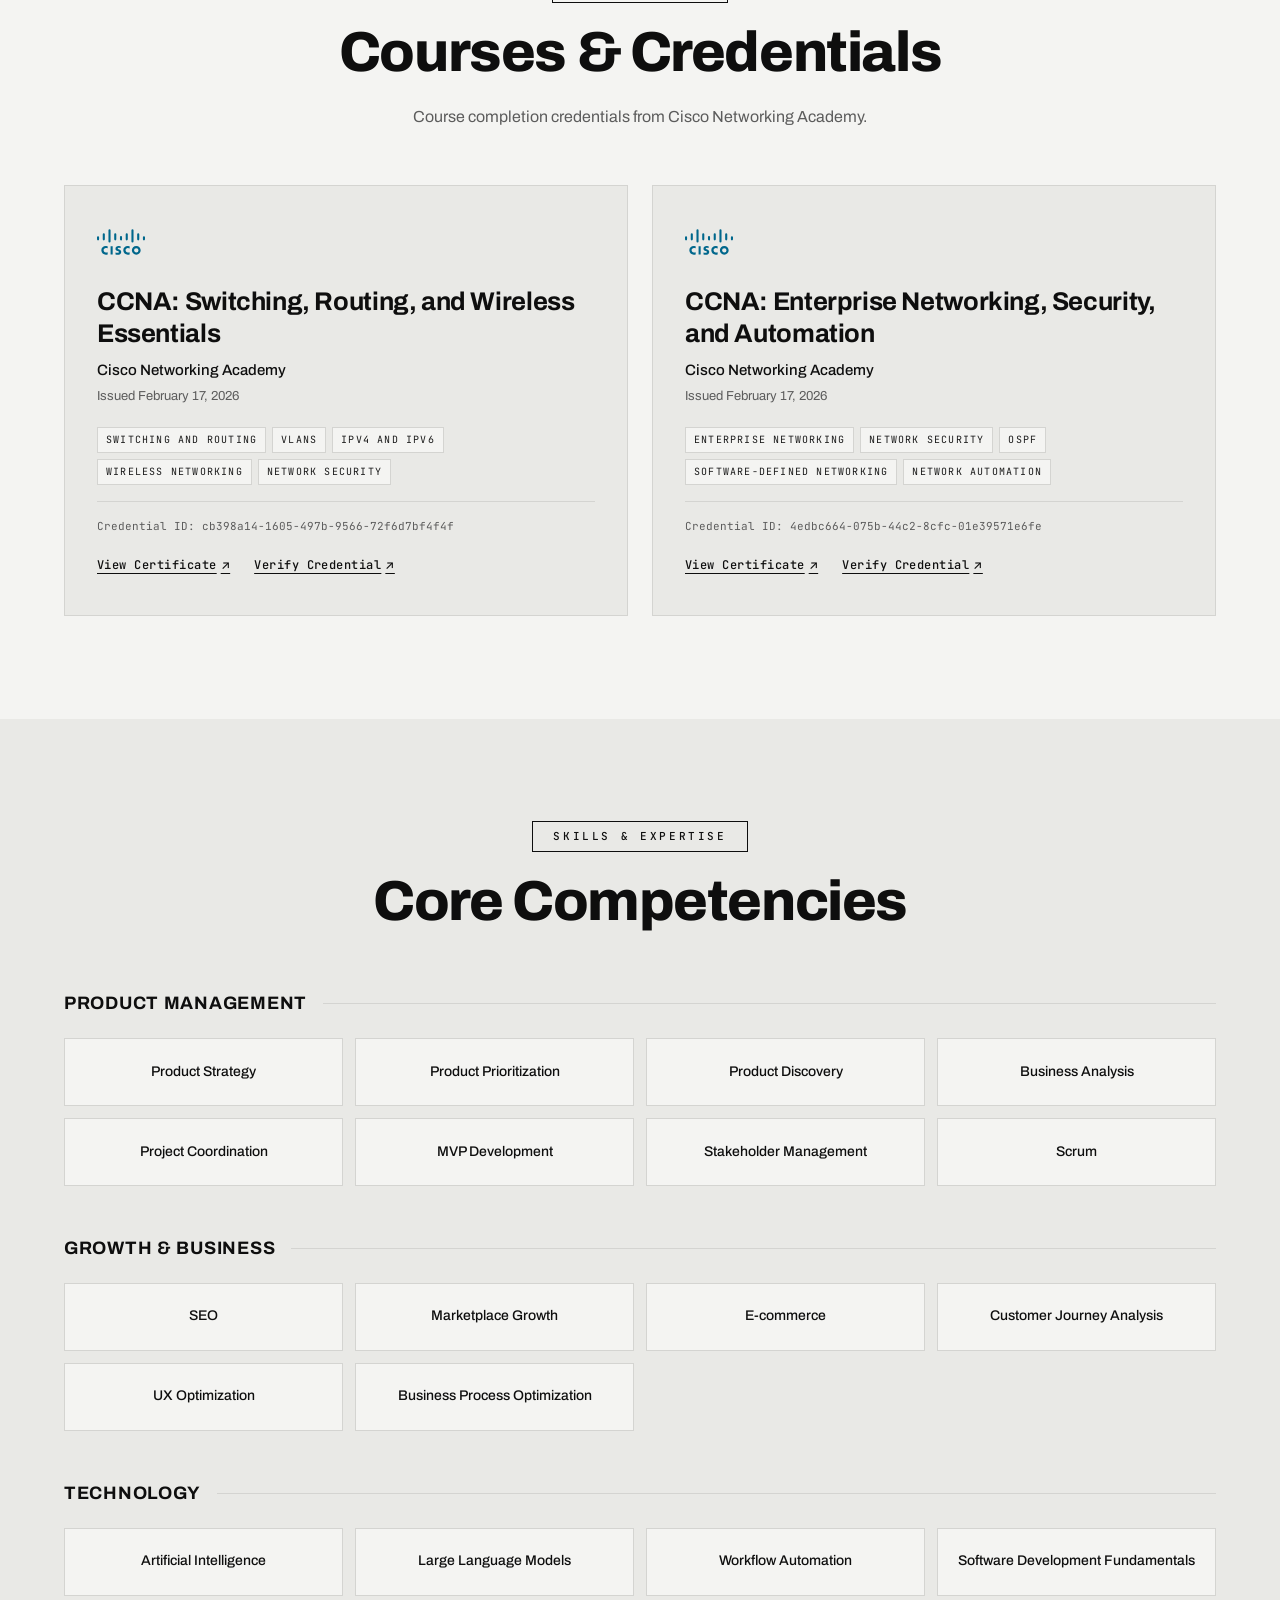
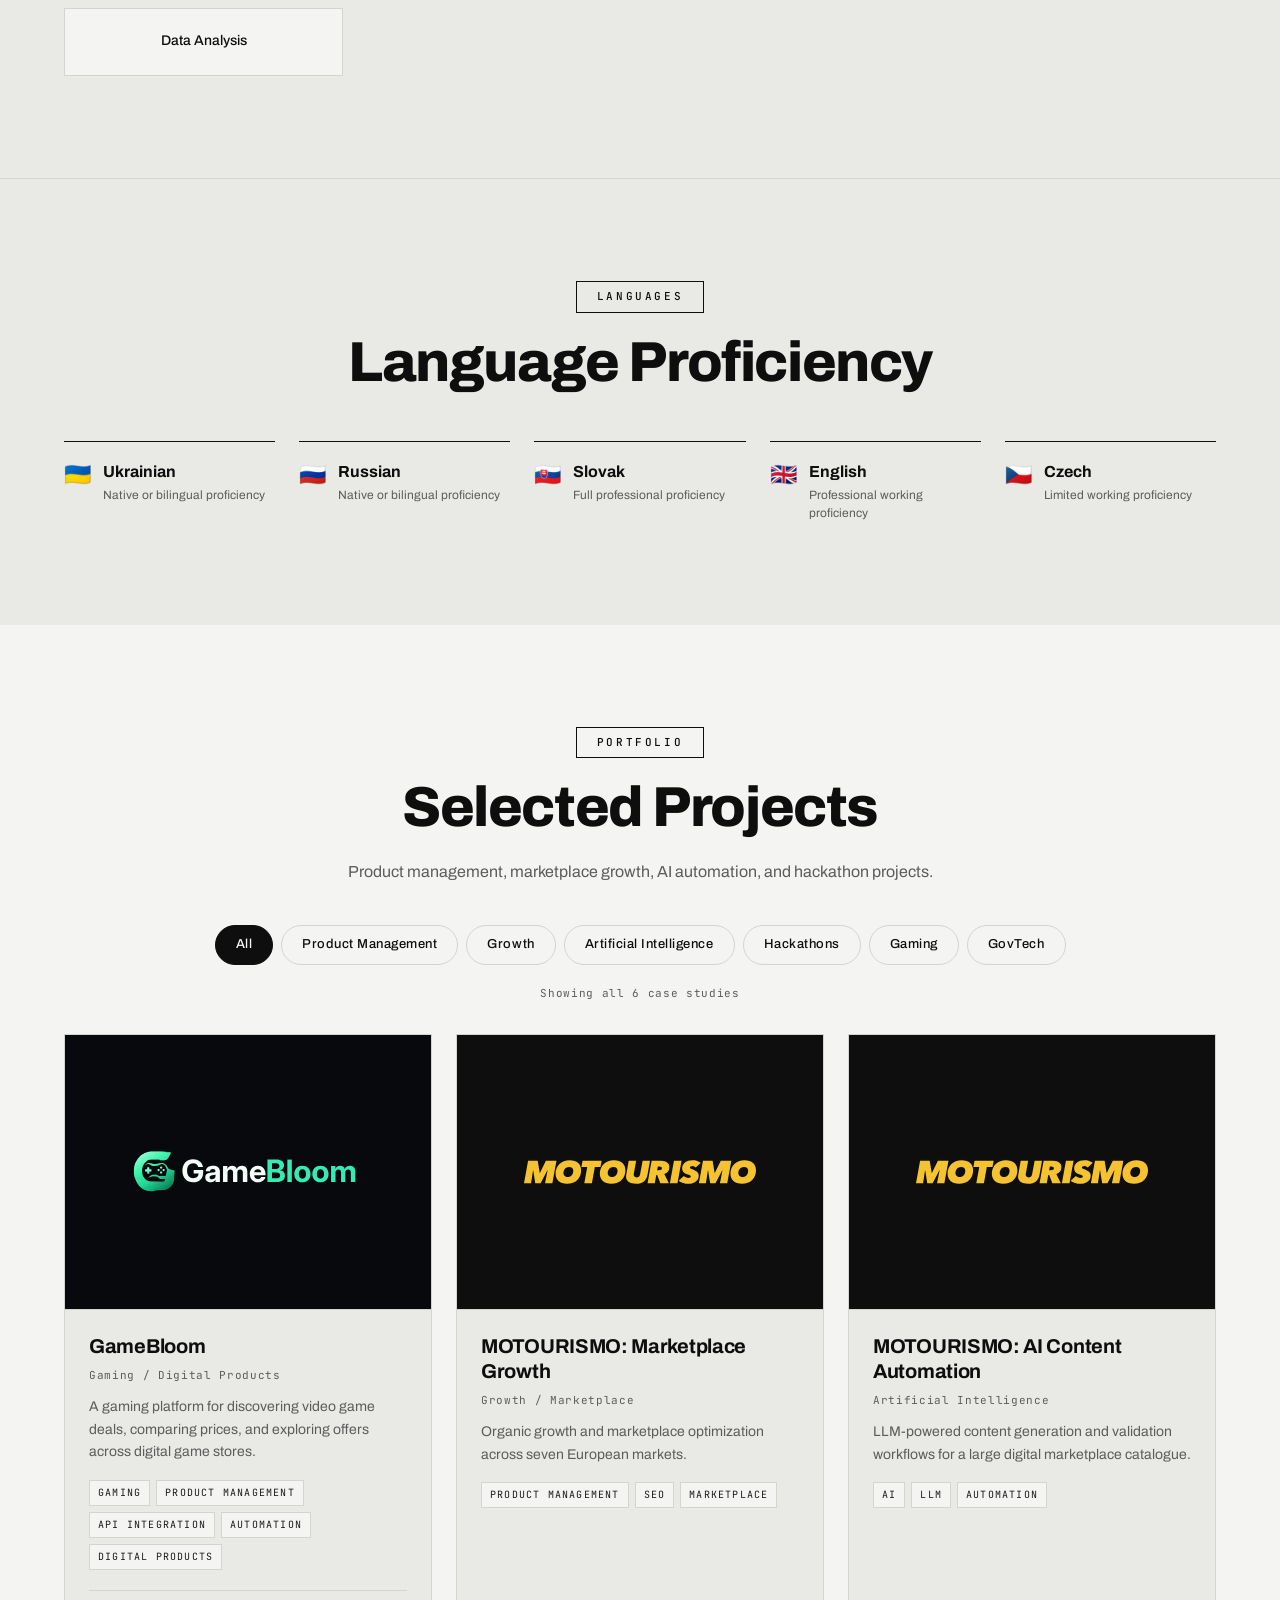
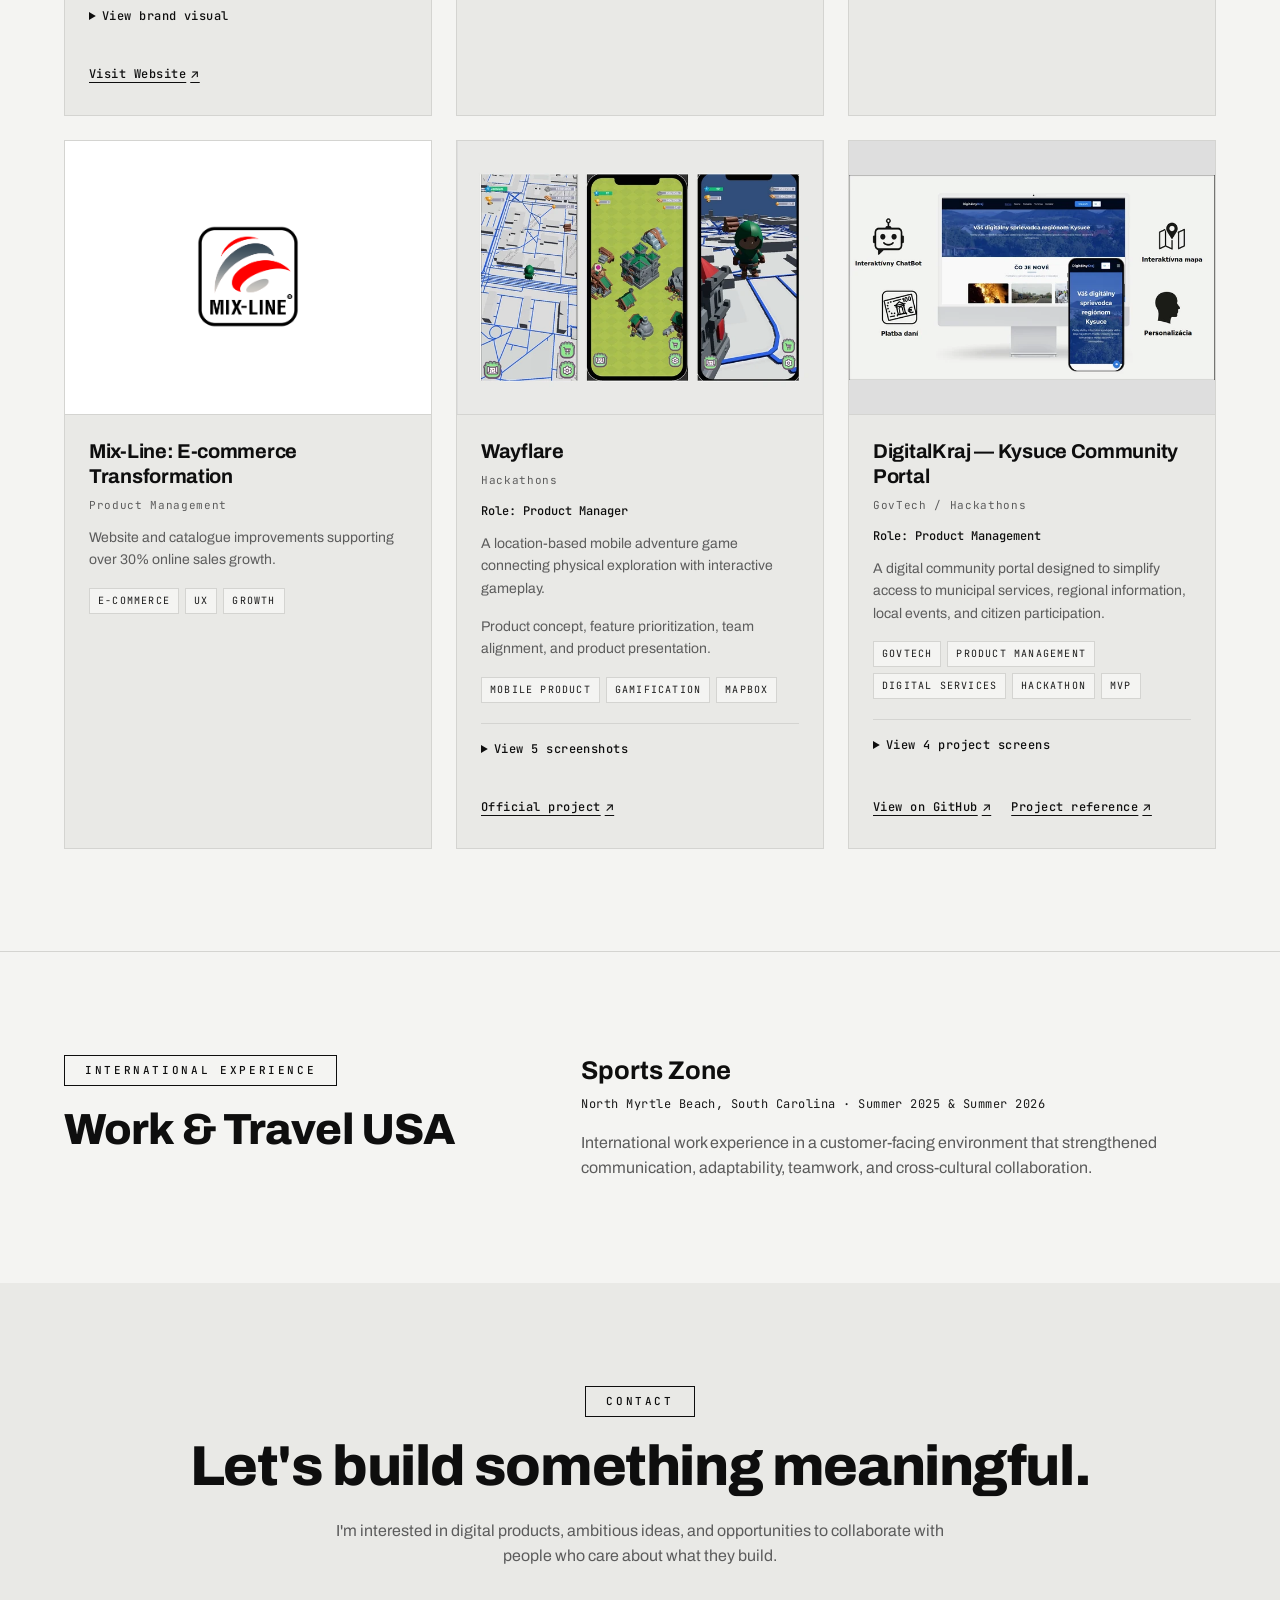
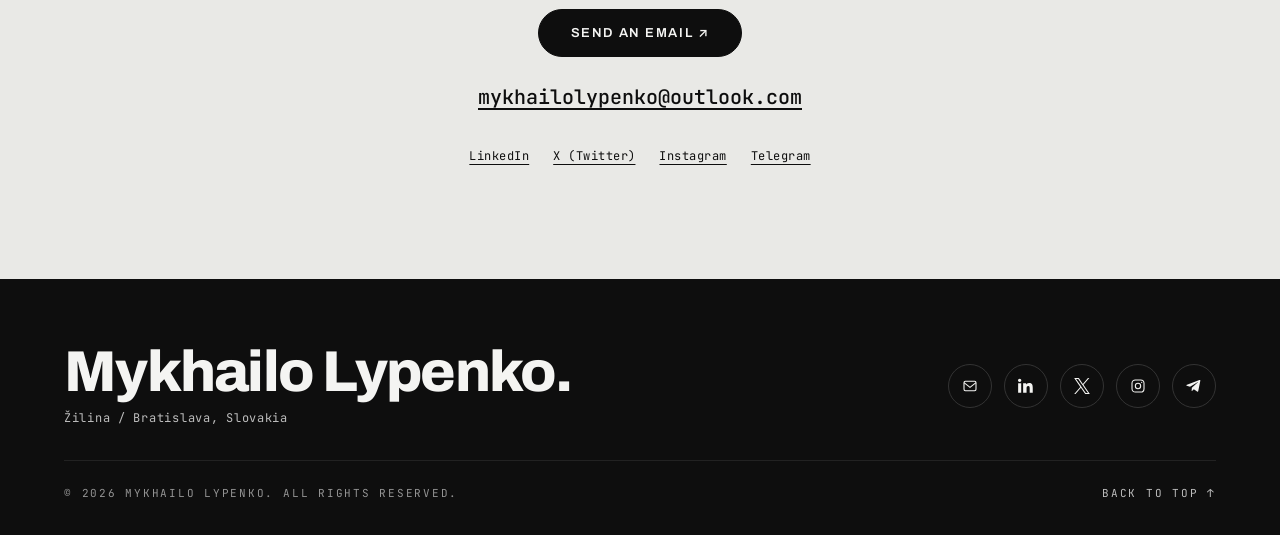
==== commit 25b4dd68: "release: v1.1.3 — Cisco certificate viewer integration" ====
--- a/index.html
+++ b/index.html
@@ -1,5 +1,5 @@
 <!doctype html>
-<html lang="en" data-version="1.1.0">
+<html lang="en" data-version="1.1.3">
   <head>
     <meta charset="utf-8" />
     <meta name="viewport" content="width=device-width,initial-scale=1" />
@@ -23,14 +23,14 @@
     <meta property="og:locale" content="en_US" />
     <meta property="og:locale:alternate" content="sk_SK" />
     <meta property="og:locale:alternate" content="uk_UA" />
-    <meta property="og:image" content="https://mykhailolypenko.com/assets/social/og-image.jpg" />
+    <meta property="og:image" content="https://mykhailolypenko.com/assets/social/og-image-ml.jpg" />
     <meta property="og:image:width" content="1200" />
     <meta property="og:image:height" content="630" />
     <meta name="twitter:card" content="summary_large_image" />
     <meta name="twitter:creator" content="@flopyev" />
     <meta name="twitter:title" content="Mykhailo Lypenko — Product Manager" />
     <meta name="twitter:description" content="Product Manager focused on marketplaces, growth, automation and AI. Based in Žilina / Bratislava, Slovakia." />
-    <meta name="twitter:image" content="https://mykhailolypenko.com/assets/social/og-image.jpg" />
+    <meta name="twitter:image" content="https://mykhailolypenko.com/assets/social/og-image-ml.jpg" />
     <link rel="icon" href="assets/icons/favicon.svg" type="image/svg+xml" />
     <link rel="preconnect" href="https://fonts.googleapis.com" />
     <link rel="preconnect" href="https://fonts.gstatic.com" crossorigin />
@@ -112,7 +112,7 @@
       <section id="top" class="hero" aria-labelledby="hero-heading">
         <div class="left">
           <div class="kicker">
-            PORTFOLIO — 2026 / EDITION 01
+            PORTFOLIO
           </div>
           <h1 id="hero-heading">
             Hi, I am
@@ -166,35 +166,23 @@
           </div>
         </div>
         <div class="right">
-          <div class="hero-stamp">
-            Mykhailo Lypenko — Portfolio / 2026
-          </div>
           <div class="portrait-wrap">
             <div class="portrait asset-frame" data-portrait data-asset-frame>
               <img src="assets/images/portrait.webp" srcset="assets/images/portrait-560.webp 560w, assets/images/portrait.webp 1120w" sizes="(max-width: 480px) 280px, (max-width: 960px) 60vw, 40vw" alt="Mykhailo Lypenko — black-and-white editorial portrait" width="1120" height="1400" fetchpriority="high" decoding="async" data-asset />
-              <span class="asset-fallback">Mykhailo Lypenko / Portrait unavailable</span>
+              <span class="asset-fallback">Mykhailo Lypenko</span>
             </div>
           </div>
         </div>
       </section>
       <section class="intro" aria-labelledby="intro-heading">
-        <div class="deco" aria-hidden="true">
-          M.
-        </div>
         <div class="container">
           <h2 id="intro-heading">
-            From ideas to impact.
+            Product Management &amp; Digital Execution
           </h2>
           <div>
             <p>
               I'm a Product Manager with a technical background in Computer Science and Information Management. I focus on building digital products, improving business performance, and turning complex problems into practical solutions through product strategy, data, and automation.
             </p>
-            <a href="#about" class="read-more">
-              Read More
-              <span aria-hidden="true">
-                ↗
-              </span>
-            </a>
           </div>
         </div>
       </section>
@@ -205,7 +193,7 @@
               About Me
             </span>
             <h2>
-              Building products that move things forward.
+              Background &amp; Core Focus
             </h2>
             <p>
               My background combines technology, business, and product management. I have worked on digital marketplaces, e-commerce platforms, AI-powered automation, and early-stage product concepts. I am particularly interested in how emerging technologies can create meaningful business and user value.
@@ -213,9 +201,6 @@
           </div>
           <div class="services">
             <article class="service reveal delay-1">
-              <span class="svc-num">
-                01 / EXPERTISE
-              </span>
               <div class="svc-icon" aria-hidden="true">
                 <svg width="20" height="20" viewBox="0 0 24 24" fill="none" stroke="currentColor" stroke-width="1.5">
                   <path d="M4 20V4h16v16H4Zm0-11h16M9 9v11"/>
@@ -229,9 +214,6 @@
               </p>
             </article>
             <article class="service reveal delay-2">
-              <span class="svc-num">
-                02 / EXPERTISE
-              </span>
               <div class="svc-icon" aria-hidden="true">
                 <svg width="20" height="20" viewBox="0 0 24 24" fill="none" stroke="currentColor" stroke-width="1.5">
                   <path d="M4 4v16h16M7 15l5-5 4 2 5-7"/>
@@ -245,9 +227,6 @@
               </p>
             </article>
             <article class="service reveal delay-3">
-              <span class="svc-num">
-                03 / EXPERTISE
-              </span>
               <div class="svc-icon" aria-hidden="true">
                 <svg width="20" height="20" viewBox="0 0 24 24" fill="none" stroke="currentColor" stroke-width="1.5">
                   <path d="m13 2-9 12h7l-1 8 10-13h-7l0-7Z"/>
@@ -270,7 +249,7 @@
               Experience
             </span>
             <h2>
-              Product work. Business impact.
+              Professional Experience
             </h2>
           </div>
           <div class="timeline">
@@ -364,7 +343,7 @@
                   </li>
                 </ul>
                 <div class="document-actions">
-                  <a class="action-link" href="assets/documents/mixline-recommendation.webp" target="_blank" rel="noopener noreferrer" data-lightbox data-document data-image-alt="Mix-Line recommendation letter — public copy redacted for privacy" data-image-title="Mix-Line recommendation letter — redacted for privacy">View Recommendation Letter <span class="link-arrow" aria-hidden="true">↗</span></a>
+                  <a class="action-link" href="assets/documents/mixline-recommendation.webp" target="_blank" rel="noopener noreferrer" data-lightbox data-document data-image-alt="Recommendation letter from Mix-Line" data-image-title="Recommendation letter from Mix-Line">View Recommendation Letter <span class="link-arrow" aria-hidden="true">↗</span></a>
                 </div>
               </div>
             </article>
@@ -419,14 +398,11 @@
               </small>
             </div>
           </div>
-          <p class="metrics-note">
-            Performance figures supplied by the portfolio owner; pending final publication approval.
-          </p>
         </div>
       </section>
       <section id="recommendations" class="recommendations section-pad">
         <div class="container">
-          <div class="section-head reveal"><span class="eyebrow">Recommendations</span><h2>Trusted by the people I've worked with.</h2></div>
+          <div class="section-head reveal"><span class="eyebrow">Recommendations</span><h2>Professional Recommendations</h2></div>
           <div class="recommendation-grid">
             <article class="recommendation reveal">
               <div class="recommendation-brand recommendation-brand--dark">
@@ -455,7 +431,7 @@
                 <p>Owner of Mix-Line</p>
               </div>
               <div class="recommendation-actions">
-                <a class="action-link" href="assets/documents/mixline-recommendation.webp" target="_blank" rel="noopener noreferrer" data-lightbox data-document data-image-alt="Mix-Line recommendation letter — public copy redacted for privacy" data-image-title="Mix-Line recommendation letter — redacted for privacy">View Recommendation Letter <span class="link-arrow" aria-hidden="true">↗</span></a>
+                <a class="action-link" href="assets/documents/mixline-recommendation.webp" target="_blank" rel="noopener noreferrer" data-lightbox data-document data-image-alt="Recommendation letter from Mix-Line" data-image-title="Recommendation letter from Mix-Line">View Recommendation Letter <span class="link-arrow" aria-hidden="true">↗</span></a>
               </div>
             </article>
           </div>
@@ -468,7 +444,7 @@
               Education
             </span>
             <h2>
-              A technical foundation.
+              Academic Background
             </h2>
           </div>
           <div class="timeline">
@@ -513,18 +489,18 @@
       </section>
       <section id="certifications" class="certifications section-pad">
         <div class="container">
-          <div class="section-head reveal"><span class="eyebrow">Certifications</span><h2>Continuous learning.</h2><p>Course completion credentials from Cisco Networking Academy.</p></div>
+          <div class="section-head reveal"><span class="eyebrow">Certifications</span><h2>Courses &amp; Credentials</h2><p>Course completion credentials from Cisco Networking Academy.</p></div>
           <div class="credential-grid">
             <article class="credential reveal" data-credential="srwe">
-              <div class="credential-header"><img class="cisco-logo" src="assets/logos/cisco.svg" alt="Cisco" width="40" height="40" loading="lazy" decoding="async" /><span class="credential-number">COURSE COMPLETION / 01</span></div>
+              <div class="credential-header"><img class="cisco-logo" src="assets/logos/cisco.svg" alt="Cisco" width="40" height="40" loading="lazy" decoding="async" /></div>
               <h3>CCNA: Switching, Routing, and Wireless Essentials</h3>
               <p class="credential-issuer">Cisco Networking Academy</p>
-              <p class="credential-date">Issued <time datetime="2026-02-17">February 17, 2026</time></p><div class="tags"><span class="tag">Switching and routing</span><span class="tag">VLANs</span><span class="tag">IPv4 and IPv6</span><span class="tag">Wireless networking</span><span class="tag">Network security</span></div><p class="credential-id">Credential ID: <span>cb398a14-1605-497b-9566-72f6d7bf4f4f</span></p><div class="document-actions"><a class="action-link" href="https://www.credly.com/badges/cb398a14-1605-497b-9566-72f6d7bf4f4f/linked_in_profile" target="_blank" rel="noopener noreferrer">Verify Credential<span aria-hidden="true"> ↗</span><span class="sr-only"> (opens in a new tab)</span></a></div></article>
+              <p class="credential-date">Issued <time datetime="2026-02-17">February 17, 2026</time></p><div class="tags"><span class="tag">Switching and routing</span><span class="tag">VLANs</span><span class="tag">IPv4 and IPv6</span><span class="tag">Wireless networking</span><span class="tag">Network security</span></div><p class="credential-id">Credential ID: <span>cb398a14-1605-497b-9566-72f6d7bf4f4f</span></p><div class="document-actions"><a class="action-link" href="assets/documents/cisco-srwe.png" target="_blank" rel="noopener noreferrer" data-lightbox data-document data-image-alt="Cisco Networking Academy Certificate of Course Completion — CCNA: Switching, Routing, and Wireless Essentials" data-image-title="Certificate of Course Completion — CCNA: Switching, Routing, and Wireless Essentials">View Certificate <span class="link-arrow" aria-hidden="true">↗</span></a><a class="action-link" href="https://www.credly.com/badges/cb398a14-1605-497b-9566-72f6d7bf4f4f/linked_in_profile" target="_blank" rel="noopener noreferrer">Verify Credential <span class="link-arrow" aria-hidden="true">↗</span><span class="sr-only"> (opens in a new tab)</span></a></div></article>
             <article class="credential reveal" data-credential="ensa">
-              <div class="credential-header"><img class="cisco-logo" src="assets/logos/cisco.svg" alt="Cisco" width="40" height="40" loading="lazy" decoding="async" /><span class="credential-number">COURSE COMPLETION / 02</span></div>
+              <div class="credential-header"><img class="cisco-logo" src="assets/logos/cisco.svg" alt="Cisco" width="40" height="40" loading="lazy" decoding="async" /></div>
               <h3>CCNA: Enterprise Networking, Security, and Automation</h3>
               <p class="credential-issuer">Cisco Networking Academy</p>
-              <p class="credential-date">Issued <time datetime="2026-02-17">February 17, 2026</time></p><div class="tags"><span class="tag">Enterprise networking</span><span class="tag">Network security</span><span class="tag">OSPF</span><span class="tag">Software-defined networking</span><span class="tag">Network automation</span></div><p class="credential-id">Credential ID: <span>4edbc664-075b-44c2-8cfc-01e39571e6fe</span></p><div class="document-actions"><a class="action-link" href="https://www.credly.com/badges/4edbc664-075b-44c2-8cfc-01e39571e6fe/linked_in_profile" target="_blank" rel="noopener noreferrer">Verify Credential<span aria-hidden="true"> ↗</span><span class="sr-only"> (opens in a new tab)</span></a></div></article>
+              <p class="credential-date">Issued <time datetime="2026-02-17">February 17, 2026</time></p><div class="tags"><span class="tag">Enterprise networking</span><span class="tag">Network security</span><span class="tag">OSPF</span><span class="tag">Software-defined networking</span><span class="tag">Network automation</span></div><p class="credential-id">Credential ID: <span>4edbc664-075b-44c2-8cfc-01e39571e6fe</span></p><div class="document-actions"><a class="action-link" href="assets/documents/cisco-ensa.png" target="_blank" rel="noopener noreferrer" data-lightbox data-document data-image-alt="Cisco Networking Academy Certificate of Course Completion — CCNA: Enterprise Networking, Security, and Automation" data-image-title="Certificate of Course Completion — CCNA: Enterprise Networking, Security, and Automation">View Certificate <span class="link-arrow" aria-hidden="true">↗</span></a><a class="action-link" href="https://www.credly.com/badges/4edbc664-075b-44c2-8cfc-01e39571e6fe/linked_in_profile" target="_blank" rel="noopener noreferrer">Verify Credential <span class="link-arrow" aria-hidden="true">↗</span><span class="sr-only"> (opens in a new tab)</span></a></div></article>
           </div>
         </div>
       </section>
@@ -535,7 +511,7 @@
               Skills &amp; Expertise
             </span>
             <h2>
-              Strategy, growth, and technology.
+              Core Competencies
             </h2>
           </div>
           <div class="group reveal">
@@ -545,9 +521,6 @@
               </h3>
               <span class="rule" aria-hidden="true">
               </span>
-              <span class="count">
-                08 SKILLS
-              </span>
             </div>
             <ul class="skill-grid">
               <li class="skill">
@@ -599,9 +572,6 @@
               </h3>
               <span class="rule" aria-hidden="true">
               </span>
-              <span class="count">
-                06 SKILLS
-              </span>
             </div>
             <ul class="skill-grid">
               <li class="skill">
@@ -643,9 +613,6 @@
               </h3>
               <span class="rule" aria-hidden="true">
               </span>
-              <span class="count">
-                05 SKILLS
-              </span>
             </div>
             <ul class="skill-grid">
               <li class="skill">
@@ -677,7 +644,7 @@
           </div>
         </div>
       </section>
-      <section id="languages" class="languages section-pad"><div class="container"><div class="section-head reveal"><span class="eyebrow">Languages</span><h2>Connecting across cultures.</h2></div><ul class="language-grid"><li class="language reveal"><span class="language-flag" aria-hidden="true">🇺🇦</span><div><h3>Ukrainian</h3><p>Native or bilingual proficiency</p></div></li><li class="language reveal"><span class="language-flag" aria-hidden="true">🇷🇺</span><div><h3>Russian</h3><p>Native or bilingual proficiency</p></div></li><li class="language reveal"><span class="language-flag" aria-hidden="true">🇸🇰</span><div><h3>Slovak</h3><p>Full professional proficiency</p></div></li><li class="language reveal"><span class="language-flag" aria-hidden="true">🇬🇧</span><div><h3>English</h3><p>Professional working proficiency</p></div></li><li class="language reveal"><span class="language-flag" aria-hidden="true">🇨🇿</span><div><h3>Czech</h3><p>Limited working proficiency</p></div></li></ul></div></section>
+      <section id="languages" class="languages section-pad"><div class="container"><div class="section-head reveal"><span class="eyebrow">Languages</span><h2>Language Proficiency</h2></div><ul class="language-grid"><li class="language reveal"><span class="language-flag" aria-hidden="true">🇺🇦</span><div><h3>Ukrainian</h3><p>Native or bilingual proficiency</p></div></li><li class="language reveal"><span class="language-flag" aria-hidden="true">🇷🇺</span><div><h3>Russian</h3><p>Native or bilingual proficiency</p></div></li><li class="language reveal"><span class="language-flag" aria-hidden="true">🇸🇰</span><div><h3>Slovak</h3><p>Full professional proficiency</p></div></li><li class="language reveal"><span class="language-flag" aria-hidden="true">🇬🇧</span><div><h3>English</h3><p>Professional working proficiency</p></div></li><li class="language reveal"><span class="language-flag" aria-hidden="true">🇨🇿</span><div><h3>Czech</h3><p>Limited working proficiency</p></div></li></ul></div></section>
       <section id="portfolio" class="portfolio section-pad">
         <div class="container">
           <div class="section-head reveal">
@@ -685,36 +652,12 @@
               Portfolio
             </span>
             <h2>
-              Selected work &amp; experiments.
+              Selected Projects
             </h2>
             <p>
-              Six selected projects spanning gaming, marketplaces, e-commerce, AI automation, and GovTech.
+              Product management, marketplace growth, AI automation, and hackathon projects.
             </p>
           </div>
-        </div>
-        <div class="banner reveal">
-          <div class="container">
-            <div class="b-l">
-              <span>
-                SELECTED WORK / 2026
-              </span>
-              <h3>
-                Recent
-                <br />
-                Projects.
-              </h3>
-            </div>
-            <div class="b-r">
-              <div class="num">
-                06
-              </div>
-              <div class="lbl">
-                SELECTED CASE STUDIES
-              </div>
-            </div>
-          </div>
-        </div>
-        <div class="container">
           <div class="filters reveal" role="group" aria-label="Filter projects">
             <button type="button" data-filter="all" aria-controls="projects" aria-pressed="true" class="active">
               All
@@ -740,25 +683,23 @@
           <div class="projects" id="projects">
             <article class="project reveal project--featured" data-cat="product gaming digital-products" data-project="gamebloom">
               <div class="thumb brand-cover brand-cover--gamebloom asset-frame" data-asset-frame>
-                <img class="brand-cover-logo" src="assets/logos/gamebloom.svg" alt="GameBloom official full wordmark" width="1150" height="250" loading="lazy" decoding="async" data-asset />
+                <img class="brand-cover-logo" src="assets/logos/gamebloom.svg" alt="GameBloom logo" width="1150" height="250" loading="lazy" decoding="async" data-asset />
                 <span class="asset-fallback">GameBloom</span>
-                <span class="cover-caption">Official brand artwork</span>
               </div>
               <div class="body">
-                <span class="project-number">CASE STUDY / 01 · FEATURED</span>
                 <h3>GameBloom</h3>
                 <p class="project-category">Gaming / Digital Products</p>
                 <p>A gaming platform for discovering video game deals, comparing prices, and exploring offers across digital game stores.</p>
                 <div class="tags"><span class="tag">Gaming</span><span class="tag">Product Management</span><span class="tag">API Integration</span><span class="tag">Automation</span><span class="tag">Digital Products</span></div>
                 <details class="screenshot-gallery">
-                  <summary>View official artwork</summary>
-                  <p class="gallery-credit">GameBloom · Official Open Graph artwork</p>
+                  <summary>View brand visual</summary>
+                  <p class="gallery-credit">GameBloom</p>
                   <figure class="project-artwork">
-                    <a class="gallery-image gallery-image--landscape asset-frame" href="assets/projects/gamebloom.webp" target="_blank" rel="noopener noreferrer" aria-label="View GameBloom official artwork" data-lightbox data-asset-frame>
-                      <img src="assets/projects/gamebloom-640.webp" srcset="assets/projects/gamebloom-640.webp 640w, assets/projects/gamebloom.webp 1200w" sizes="(max-width: 960px) 80vw, 320px" alt="GameBloom official mint-green controller wordmark and gaming platform brand artwork" width="640" height="336" loading="lazy" decoding="async" data-asset />
-                      <span class="asset-fallback">GameBloom / Official artwork</span>
+                    <a class="gallery-image gallery-image--landscape asset-frame" href="assets/projects/gamebloom.webp" target="_blank" rel="noopener noreferrer" aria-label="View GameBloom brand visual" data-lightbox data-asset-frame>
+                      <img src="assets/projects/gamebloom-640.webp" srcset="assets/projects/gamebloom-640.webp 640w, assets/projects/gamebloom.webp 1200w" sizes="(max-width: 960px) 80vw, 320px" alt="GameBloom gaming platform brand visual" width="640" height="336" loading="lazy" decoding="async" data-asset />
+                      <span class="asset-fallback">GameBloom</span>
                     </a>
-                    <figcaption>Official GameBloom brand artwork.</figcaption>
+                    <figcaption>GameBloom brand visual.</figcaption>
                   </figure>
                 </details>
                 <div class="project-actions">
@@ -768,14 +709,10 @@
             </article>
             <article class="project reveal" data-cat="growth product">
               <div class="thumb brand-cover asset-frame brand-cover--dark" data-asset-frame>
-                <img class="brand-cover-logo" src="assets/logos/motourismo.svg" alt="MOTOURISMO company identity" width="851" height="90" loading="lazy" decoding="async" data-asset />
-                <span class="asset-fallback">MOTOURISMO / Visual to come</span>
-                <span class="cover-caption">Company identity / Screenshot pending</span>
+                <img class="brand-cover-logo" src="assets/logos/motourismo.svg" alt="MOTOURISMO logo" width="851" height="90" loading="lazy" decoding="async" data-asset />
+                <span class="asset-fallback">MOTOURISMO</span>
               </div>
               <div class="body">
-                <span class="project-number">
-                  CASE STUDY / 02
-                </span>
                 <h3>
                   MOTOURISMO: Marketplace Growth
                 </h3>
@@ -798,14 +735,10 @@
             </article>
             <article class="project reveal" data-cat="ai product">
               <div class="thumb brand-cover asset-frame brand-cover--dark" data-asset-frame>
-                <img class="brand-cover-logo" src="assets/logos/motourismo.svg" alt="MOTOURISMO company identity" width="851" height="90" loading="lazy" decoding="async" data-asset />
-                <span class="asset-fallback">MOTOURISMO / Visual to come</span>
-                <span class="cover-caption">Company identity / Screenshot pending</span>
+                <img class="brand-cover-logo" src="assets/logos/motourismo.svg" alt="MOTOURISMO logo" width="851" height="90" loading="lazy" decoding="async" data-asset />
+                <span class="asset-fallback">MOTOURISMO</span>
               </div>
               <div class="body">
-                <span class="project-number">
-                  CASE STUDY / 03
-                </span>
                 <h3>
                   MOTOURISMO: AI Content Automation
                 </h3>
@@ -827,15 +760,11 @@
               </div>
             </article>
             <article class="project reveal" data-cat="product growth">
-                <div class="thumb brand-cover brand-cover--square asset-frame" data-asset-frame>
-                  <img class="brand-cover-logo" src="assets/logos/mixline.png" alt="Mix-Line company identity" width="994" height="993" loading="lazy" decoding="async" data-asset />
-                  <span class="asset-fallback">Mix-Line / Visual to come</span>
-                  <span class="cover-caption">Company identity / Screenshot pending</span>
-                </div>
+              <div class="thumb brand-cover brand-cover--square asset-frame" data-asset-frame>
+                <img class="brand-cover-logo" src="assets/logos/mixline.png" alt="Mix-Line logo" width="994" height="993" loading="lazy" decoding="async" data-asset />
+                <span class="asset-fallback">Mix-Line</span>
+              </div>
               <div class="body">
-                <span class="project-number">
-                  CASE STUDY / 04
-                </span>
                 <h3>
                   Mix-Line: E-commerce Transformation
                 </h3>
@@ -858,13 +787,10 @@
             </article>
             <article class="project reveal" data-cat="hackathons product">
               <div class="thumb asset-frame project-cover" data-asset-frame>
-                <img src="assets/projects/wayflare/cover.webp" srcset="assets/projects/wayflare/cover-640.webp 640w, assets/projects/wayflare/cover.webp 1200w" sizes="(max-width: 960px) calc(100vw - 10vw), (max-width: 1200px) 45vw, 30vw" alt="Three original Wayflare screens showing map exploration, base building, and a character" width="1200" height="900" loading="lazy" decoding="async" data-asset />
-                <span class="asset-fallback">Wayflare / Original screenshots</span>
+                <img src="assets/projects/wayflare/cover.webp" srcset="assets/projects/wayflare/cover-640.webp 640w, assets/projects/wayflare/cover.webp 1200w" sizes="(max-width: 960px) calc(100vw - 10vw), (max-width: 1200px) 45vw, 30vw" alt="Wayflare mobile game screens showing map exploration, base building, and character view" width="1200" height="900" loading="lazy" decoding="async" data-asset />
+                <span class="asset-fallback">Wayflare</span>
               </div>
               <div class="body">
-                <span class="project-number">
-                  CASE STUDY / 05
-                </span>
                 <h3>
                   Wayflare
                 </h3>
@@ -891,50 +817,50 @@
                 </div>
 
                 <details class="screenshot-gallery">
-                  <summary>View 5 original screenshots</summary>
-                  <p class="gallery-credit">Wayflare project team · Original game interface</p>
+                  <summary>View 5 screenshots</summary>
+                  <p class="gallery-credit">Wayflare project team</p>
                   <ul class="screenshots">
                     <li>
                       <figure>
-                        <a class="gallery-image asset-frame" href="assets/projects/wayflare/movement.webp" target="_blank" rel="noopener noreferrer" data-lightbox aria-label="Open Wayflare map exploration screenshot in a new tab" data-asset-frame>
+                        <a class="gallery-image asset-frame" href="assets/projects/wayflare/movement.webp" target="_blank" rel="noopener noreferrer" data-lightbox aria-label="Open Wayflare map exploration screenshot" data-asset-frame>
                           <img src="assets/projects/wayflare/movement-160.webp" srcset="assets/projects/wayflare/movement-160.webp 160w, assets/projects/wayflare/movement.webp 424w" sizes="(max-width: 960px) 40vw, 160px" alt="Wayflare map screen with a player character and a street map" width="160" height="343" loading="lazy" decoding="async" data-asset />
-                          <span class="asset-fallback">Map exploration / Image unavailable</span>
+                          <span class="asset-fallback">Map exploration</span>
                         </a>
                         <figcaption>Map exploration</figcaption>
                       </figure>
                     </li>
                     <li>
                       <figure>
-                        <a class="gallery-image asset-frame" href="assets/projects/wayflare/base.webp" target="_blank" rel="noopener noreferrer" data-lightbox aria-label="Open Wayflare base building screenshot in a new tab" data-asset-frame>
+                        <a class="gallery-image asset-frame" href="assets/projects/wayflare/base.webp" target="_blank" rel="noopener noreferrer" data-lightbox aria-label="Open Wayflare base building screenshot" data-asset-frame>
                           <img src="assets/projects/wayflare/base-160.webp" srcset="assets/projects/wayflare/base-160.webp 160w, assets/projects/wayflare/base.webp 488w" sizes="(max-width: 960px) 40vw, 160px" alt="Wayflare base screen with buildings and resource counters" width="160" height="327" loading="lazy" decoding="async" data-asset />
-                          <span class="asset-fallback">Base building / Image unavailable</span>
+                          <span class="asset-fallback">Base building</span>
                         </a>
                         <figcaption>Base building</figcaption>
                       </figure>
                     </li>
                     <li>
                       <figure>
-                        <a class="gallery-image asset-frame" href="assets/projects/wayflare/battle.webp" target="_blank" rel="noopener noreferrer" data-lightbox aria-label="Open Wayflare battle screenshot in a new tab" data-asset-frame>
+                        <a class="gallery-image asset-frame" href="assets/projects/wayflare/battle.webp" target="_blank" rel="noopener noreferrer" data-lightbox aria-label="Open Wayflare battle screenshot" data-asset-frame>
                           <img src="assets/projects/wayflare/battle-160.webp" srcset="assets/projects/wayflare/battle-160.webp 160w, assets/projects/wayflare/battle.webp 363w" sizes="(max-width: 960px) 40vw, 160px" alt="Wayflare battle screen with buildings and units" width="160" height="328" loading="lazy" decoding="async" data-asset />
-                          <span class="asset-fallback">Battle / Image unavailable</span>
+                          <span class="asset-fallback">Battle</span>
                         </a>
                         <figcaption>Battle</figcaption>
                       </figure>
                     </li>
                     <li>
                       <figure>
-                        <a class="gallery-image asset-frame" href="assets/projects/wayflare/character.webp" target="_blank" rel="noopener noreferrer" data-lightbox aria-label="Open Wayflare character screenshot in a new tab" data-asset-frame>
+                        <a class="gallery-image asset-frame" href="assets/projects/wayflare/character.webp" target="_blank" rel="noopener noreferrer" data-lightbox aria-label="Open Wayflare character screenshot" data-asset-frame>
                           <img src="assets/projects/wayflare/character-160.webp" srcset="assets/projects/wayflare/character-160.webp 160w, assets/projects/wayflare/character.webp 469w" sizes="(max-width: 960px) 40vw, 160px" alt="Wayflare character screen in the map environment" width="160" height="327" loading="lazy" decoding="async" data-asset />
-                          <span class="asset-fallback">Character / Image unavailable</span>
+                          <span class="asset-fallback">Character</span>
                         </a>
                         <figcaption>Character</figcaption>
                       </figure>
                     </li>
                     <li>
                       <figure>
-                        <a class="gallery-image asset-frame" href="assets/projects/wayflare/shop.webp" target="_blank" rel="noopener noreferrer" data-lightbox aria-label="Open Wayflare shop screenshot in a new tab" data-asset-frame>
+                        <a class="gallery-image asset-frame" href="assets/projects/wayflare/shop.webp" target="_blank" rel="noopener noreferrer" data-lightbox aria-label="Open Wayflare shop screenshot" data-asset-frame>
                           <img src="assets/projects/wayflare/shop-160.webp" srcset="assets/projects/wayflare/shop-160.webp 160w, assets/projects/wayflare/shop.webp 479w" sizes="(max-width: 960px) 40vw, 160px" alt="Wayflare shop screen with a sawmill item" width="160" height="332" loading="lazy" decoding="async" data-asset />
-                          <span class="asset-fallback">Shop / Image unavailable</span>
+                          <span class="asset-fallback">Shop</span>
                         </a>
                         <figcaption>Shop</figcaption>
                       </figure>
@@ -953,13 +879,10 @@
             </article>
             <article class="project reveal" data-cat="hackathons product govtech">
               <div class="thumb asset-frame project-cover" data-asset-frame>
-                <img src="assets/projects/kysuce.webp" srcset="assets/projects/kysuce-640.webp 640w, assets/projects/kysuce.webp 1200w" sizes="(max-width: 960px) 90vw, (max-width: 1200px) 45vw, 30vw" alt="Original DigitalKraj README overview showing the desktop and mobile community portal" width="1200" height="673" loading="lazy" decoding="async" data-asset />
-                <span class="asset-fallback">DigitalKraj / Project overview</span>
+                <img src="assets/projects/kysuce.webp" srcset="assets/projects/kysuce-640.webp 640w, assets/projects/kysuce.webp 1200w" sizes="(max-width: 960px) 90vw, (max-width: 1200px) 45vw, 30vw" alt="DigitalKraj community portal overview on desktop and mobile" width="1200" height="673" loading="lazy" decoding="async" data-asset />
+                <span class="asset-fallback">DigitalKraj</span>
               </div>
               <div class="body">
-                <span class="project-number">
-                  CASE STUDY / 06
-                </span>
                 <h3>
                   DigitalKraj — Kysuce Community Portal
                 </h3>
@@ -972,34 +895,34 @@
                 </p>
                 <div class="tags"><span class="tag">GovTech</span><span class="tag">Product Management</span><span class="tag">Digital Services</span><span class="tag">Hackathon</span><span class="tag">MVP</span></div>
                 <details class="screenshot-gallery">
-                  <summary>View 4 original project images</summary>
-                  <p class="gallery-credit">DigitalKraj project team · Repository README originals</p>
+                  <summary>View 4 project screens</summary>
+                  <p class="gallery-credit">DigitalKraj project team</p>
                   <ul class="screenshots screenshots--landscape">
                     <li><figure>
-                      <a class="gallery-image gallery-image--landscape asset-frame" href="assets/projects/digitalkraj/overview.webp" target="_blank" rel="noopener noreferrer" aria-label="View DigitalKraj project overview image" data-lightbox data-asset-frame>
-                        <img src="assets/projects/digitalkraj/overview-320.webp" srcset="assets/projects/digitalkraj/overview-320.webp 320w, assets/projects/digitalkraj/overview.webp 1200w" sizes="(max-width: 960px) 40vw, 160px" alt="DigitalKraj original desktop and mobile portal overview" width="320" height="179" loading="lazy" decoding="async" data-asset />
-                        <span class="asset-fallback">Project overview / Image unavailable</span>
+                      <a class="gallery-image gallery-image--landscape asset-frame" href="assets/projects/digitalkraj/overview.webp" target="_blank" rel="noopener noreferrer" aria-label="View DigitalKraj project overview" data-lightbox data-asset-frame>
+                        <img src="assets/projects/digitalkraj/overview-320.webp" srcset="assets/projects/digitalkraj/overview-320.webp 320w, assets/projects/digitalkraj/overview.webp 1200w" sizes="(max-width: 960px) 40vw, 160px" alt="DigitalKraj desktop and mobile portal overview" width="320" height="179" loading="lazy" decoding="async" data-asset />
+                        <span class="asset-fallback">Project overview</span>
                       </a>
                       <figcaption>Project overview</figcaption>
                     </figure></li>
                     <li><figure>
-                      <a class="gallery-image gallery-image--landscape asset-frame" href="assets/projects/digitalkraj/tourism.webp" target="_blank" rel="noopener noreferrer" aria-label="View DigitalKraj regional guide image" data-lightbox data-asset-frame>
+                      <a class="gallery-image gallery-image--landscape asset-frame" href="assets/projects/digitalkraj/tourism.webp" target="_blank" rel="noopener noreferrer" aria-label="View DigitalKraj regional guide" data-lightbox data-asset-frame>
                         <img src="assets/projects/digitalkraj/tourism-320.webp" srcset="assets/projects/digitalkraj/tourism-320.webp 320w, assets/projects/digitalkraj/tourism.webp 1200w" sizes="(max-width: 960px) 40vw, 160px" alt="DigitalKraj tourism page and regional information" width="320" height="160" loading="lazy" decoding="async" data-asset />
-                        <span class="asset-fallback">Regional guide / Image unavailable</span>
+                        <span class="asset-fallback">Regional guide</span>
                       </a>
                       <figcaption>Regional guide</figcaption>
                     </figure></li>
                     <li><figure>
-                      <a class="gallery-image gallery-image--landscape asset-frame" href="assets/projects/digitalkraj/contacts.webp" target="_blank" rel="noopener noreferrer" aria-label="View DigitalKraj municipal contacts image" data-lightbox data-asset-frame>
+                      <a class="gallery-image gallery-image--landscape asset-frame" href="assets/projects/digitalkraj/contacts.webp" target="_blank" rel="noopener noreferrer" aria-label="View DigitalKraj municipal contacts" data-lightbox data-asset-frame>
                         <img src="assets/projects/digitalkraj/contacts-320.webp" srcset="assets/projects/digitalkraj/contacts-320.webp 320w, assets/projects/digitalkraj/contacts.webp 1200w" sizes="(max-width: 960px) 40vw, 160px" alt="DigitalKraj municipal contact page and office hours" width="320" height="161" loading="lazy" decoding="async" data-asset />
-                        <span class="asset-fallback">Municipal contacts / Image unavailable</span>
+                        <span class="asset-fallback">Municipal contacts</span>
                       </a>
                       <figcaption>Municipal contacts</figcaption>
                     </figure></li>
                     <li><figure>
-                      <a class="gallery-image gallery-image--landscape asset-frame" href="assets/projects/digitalkraj/map.webp" target="_blank" rel="noopener noreferrer" aria-label="View DigitalKraj interactive map image" data-lightbox data-asset-frame>
-                        <img src="assets/projects/digitalkraj/map-320.webp" srcset="assets/projects/digitalkraj/map-320.webp 320w, assets/projects/digitalkraj/map.webp 1200w" sizes="(max-width: 960px) 40vw, 160px" alt="DigitalKraj original map screen with regional services" width="320" height="176" loading="lazy" decoding="async" data-asset />
-                        <span class="asset-fallback">Interactive map / Image unavailable</span>
+                      <a class="gallery-image gallery-image--landscape asset-frame" href="assets/projects/digitalkraj/map.webp" target="_blank" rel="noopener noreferrer" aria-label="View DigitalKraj interactive map" data-lightbox data-asset-frame>
+                        <img src="assets/projects/digitalkraj/map-320.webp" srcset="assets/projects/digitalkraj/map-320.webp 320w, assets/projects/digitalkraj/map.webp 1200w" sizes="(max-width: 960px) 40vw, 160px" alt="DigitalKraj interactive map screen with regional services" width="320" height="176" loading="lazy" decoding="async" data-asset />
+                        <span class="asset-fallback">Interactive map</span>
                       </a>
                       <figcaption>Interactive map</figcaption>
                     </figure></li>
--- a/css/style.css
+++ b/css/style.css
@@ -141,9 +141,7 @@
 
 html[lang="uk"] .hero h1 span,
 html[lang="uk"] .logo .mark,
-html[lang="uk"] .foot-name,
-html[lang="uk"] .banner .b-r .num,
-html[lang="uk"] .intro .deco {
+html[lang="uk"] .foot-name {
   font-family: "Archivo", "Inter", "Helvetica Neue", Helvetica, Arial, sans-serif;
 }
 
@@ -719,20 +717,6 @@
   color: var(--bg);
 }
 
-.hero-stamp {
-  position: absolute;
-  right: var(--pad-x);
-  top: var(--space-24);
-  font-family: var(--font-mono);
-  font-size: var(--t-micro);
-  letter-spacing: 0.28em;
-  color: var(--muted-subtle-dark);
-  text-transform: uppercase;
-  writing-mode: vertical-rl;
-  transform: rotate(180deg);
-  z-index: 3;
-}
-
 /* Hero Entrance Animations */
 .hero .left > * {
   opacity: 0;
@@ -812,50 +796,11 @@
 }
 
 .intro p {
-  margin: 0 0 var(--space-6);
+  margin: 0;
   color: var(--muted-on-dark);
   max-width: 62ch;
   font-size: var(--t-body);
   line-height: var(--lh-body);
-}
-
-.intro .read-more {
-  display: inline-flex;
-  align-items: center;
-  gap: var(--space-3);
-  min-height: var(--btn-h);
-  border: 1px solid #383838;
-  color: var(--bg);
-  border-radius: var(--radius);
-  padding: var(--space-2) var(--space-5);
-  background: transparent;
-  font-size: var(--t-xs);
-  letter-spacing: 0.1em;
-  text-transform: uppercase;
-  font-weight: var(--fw-semibold);
-  transition: background var(--dur-fast) var(--ease), color var(--dur-fast) var(--ease), border-color var(--dur-fast) var(--ease);
-}
-
-.intro .read-more:hover {
-  background: var(--bg);
-  color: var(--ink);
-  border-color: var(--bg);
-}
-
-.intro .deco {
-  position: absolute;
-  right: -4%;
-  top: 50%;
-  transform: translateY(-50%);
-  font-family: var(--font-sans);
-  font-weight: var(--fw-black);
-  font-size: clamp(220px, 32vw, 460px);
-  line-height: 0.8;
-  letter-spacing: -0.05em;
-  color: rgba(255, 255, 255, 0.04);
-  user-select: none;
-  pointer-events: none;
-  z-index: 1;
 }
 
 /* ---------- About Me ---------- */
@@ -889,10 +834,6 @@
 .service:hover .svc-icon {
   border-color: var(--bg);
   color: var(--bg);
-}
-
-.service:hover .svc-num {
-  color: var(--muted-on-dark);
 }
 
 .svc-icon {
@@ -902,7 +843,7 @@
   border: var(--border-strong);
   display: grid;
   place-items: center;
-  margin-bottom: var(--space-6);
+  margin-bottom: var(--space-5);
   transition: border-color var(--dur-slow) var(--ease), color var(--dur-slow) var(--ease);
 }
 
@@ -920,17 +861,6 @@
   line-height: var(--lh-body);
   color: inherit;
   opacity: 0.82;
-}
-
-.svc-num {
-  position: absolute;
-  right: var(--space-6);
-  top: var(--space-6);
-  font-family: var(--font-mono);
-  font-size: var(--t-micro);
-  letter-spacing: 0.18em;
-  color: var(--muted);
-  transition: color var(--dur-slow) var(--ease);
 }
 
 /* ---------- Asset Fallback & Standardized Logo System ---------- */
@@ -1173,12 +1103,6 @@
   color: var(--muted-on-dark);
 }
 
-.metrics-note {
-  color: var(--muted-on-dark);
-  font-size: var(--t-xs);
-  margin: var(--space-8) 0 0;
-}
-
 /* ---------- Professional Recommendations ---------- */
 .recommendations {
   background: var(--bg);
@@ -1378,13 +1302,6 @@
   flex-shrink: 0;
 }
 
-.credential-number {
-  font-family: var(--font-mono);
-  font-size: var(--t-micro);
-  letter-spacing: 0.12em;
-  color: var(--muted);
-}
-
 .credential h3 {
   font-size: var(--t-h3);
   font-weight: var(--fw-bold);
@@ -1455,13 +1372,6 @@
   flex: 1;
   height: 1px;
   background: var(--line);
-}
-
-.group-head .count {
-  font-family: var(--font-mono);
-  font-size: var(--t-micro);
-  color: var(--muted);
-  letter-spacing: 0.18em;
 }
 
 .skill-grid {
@@ -1552,63 +1462,8 @@
   background: var(--bg);
 }
 
-.banner {
-  min-height: 200px;
-  margin-bottom: var(--space-14);
-  padding: var(--space-8) 0;
-  background: linear-gradient(90deg, var(--ink) 0%, var(--ink) 50%, var(--bg-2) 50%, var(--bg-2) 100%);
-  position: relative;
-  overflow: hidden;
-  display: flex;
-  align-items: center;
-}
-
-.banner .container {
-  display: flex;
-  justify-content: space-between;
-  align-items: center;
-  gap: var(--space-6);
-  width: 100%;
-}
-
-.banner .b-l {
-  color: var(--bg);
-}
-
-.banner .b-l span {
-  font-family: var(--font-mono);
-  font-size: var(--t-xs);
-  letter-spacing: 0.2em;
-  color: var(--muted-on-dark);
-}
-
-.banner .b-l h3 {
-  font-size: clamp(36px, 4.8vw, 68px);
-  font-weight: var(--fw-extrabold);
-  margin: var(--space-2) 0 0;
-  letter-spacing: -0.025em;
-  line-height: 0.96;
-}
-
-.banner .b-r {
-  color: var(--ink);
-  text-align: right;
-}
-
-.banner .b-r .num {
-  font-family: var(--font-sans);
-  font-weight: var(--fw-black);
-  font-size: clamp(64px, 10vw, 144px);
-  line-height: 0.9;
-  letter-spacing: -0.04em;
-}
-
-.banner .b-r .lbl {
-  font-family: var(--font-mono);
-  font-size: var(--t-xs);
-  letter-spacing: 0.18em;
-  color: var(--muted);
-  margin-top: var(--space-1);
+.portfolio .section-head {
+  margin-bottom: var(--space-10);
 }
 
 .filters {
@@ -1685,7 +1540,7 @@
   align-items: center;
   justify-content: center;
   background: var(--surface-white) !important;
-  padding: var(--space-8) var(--space-8) var(--space-12);
+  padding: var(--space-8);
 }
 
 .brand-cover--dark {
@@ -1711,24 +1566,6 @@
   max-height: var(--logo-cover-square);
 }
 
-.cover-caption {
-  position: absolute;
-  bottom: var(--space-4);
-  left: var(--space-4);
-  right: var(--space-4);
-  font-family: var(--font-mono);
-  font-size: 10px;
-  line-height: 1.4;
-  letter-spacing: 0.08em;
-  text-align: center;
-  color: var(--muted);
-}
-
-.brand-cover--dark .cover-caption,
-.brand-cover--gamebloom .cover-caption {
-  color: var(--muted-on-dark);
-}
-
 .project-cover {
   background: var(--bg-3);
 }
@@ -1750,15 +1587,6 @@
   flex-direction: column;
   flex: 1;
   min-width: 0;
-}
-
-.project .project-number {
-  display: block;
-  font-family: var(--font-mono);
-  font-size: 10px;
-  color: var(--muted);
-  letter-spacing: 0.16em;
-  margin-bottom: var(--space-3);
 }
 
 .project h3 {
@@ -2337,10 +2165,6 @@
     width: min(440px, 84%);
   }
 
-  .hero-stamp {
-    display: none;
-  }
-
   .intro .container,
   .international .container {
     grid-template-columns: 1fr;
@@ -2361,19 +2185,6 @@
 
   .language-grid {
     grid-template-columns: repeat(3, minmax(0, 1fr));
-  }
-
-  .banner {
-    background: var(--ink);
-    min-height: auto;
-  }
-
-  .banner .b-r {
-    color: var(--bg);
-  }
-
-  .banner .b-r .lbl {
-    color: var(--muted-on-dark);
   }
 }
 
@@ -2508,28 +2319,13 @@
     font-size: 16px;
   }
 
-  .group-head .count {
-    font-size: 10px;
-    letter-spacing: 0.08em;
-  }
-
-  .banner .container {
-    flex-direction: column;
-    align-items: flex-start;
-    gap: var(--space-4);
-  }
-
-  .banner .b-r {
-    text-align: left;
-  }
-
   .filters button {
     padding: var(--space-2) var(--space-4);
     min-height: 40px;
   }
 
   .brand-cover {
-    padding: var(--space-6) var(--space-5) var(--space-10);
+    padding: var(--space-6);
   }
 
   .language-grid {
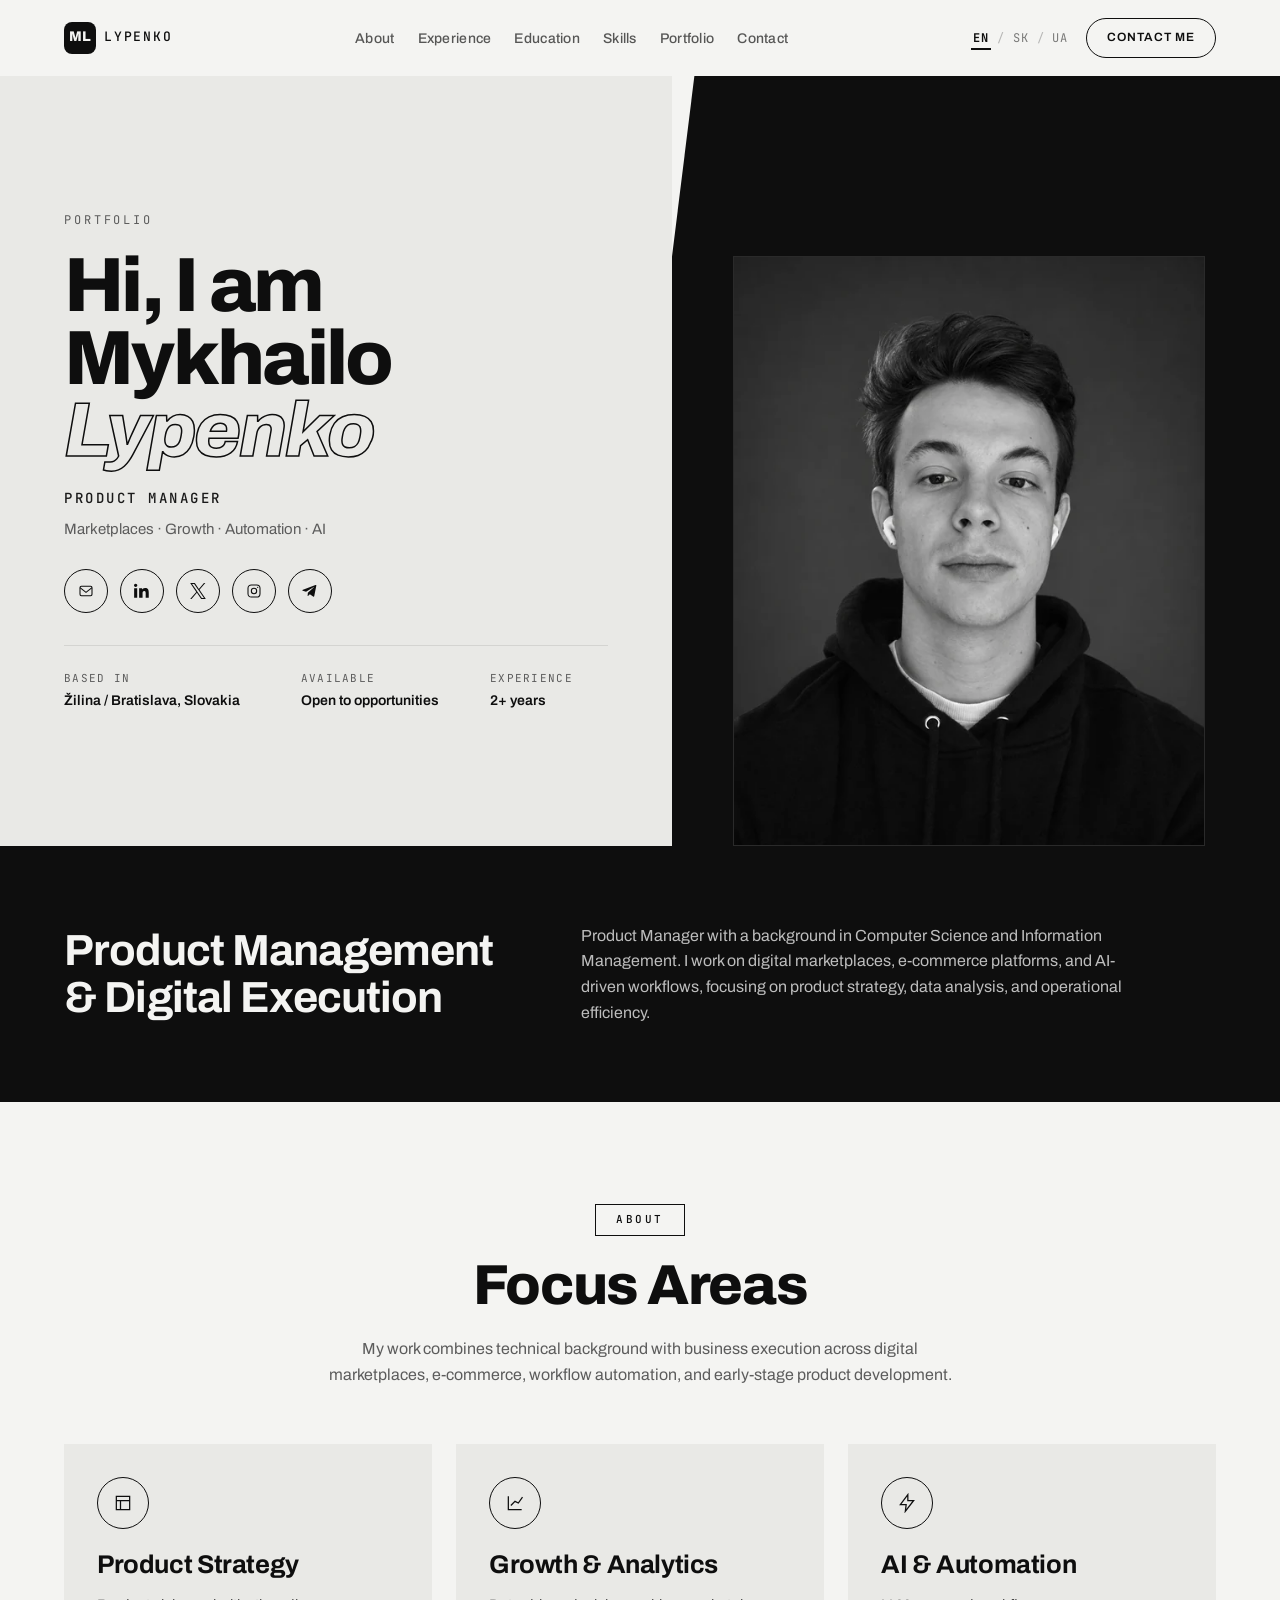
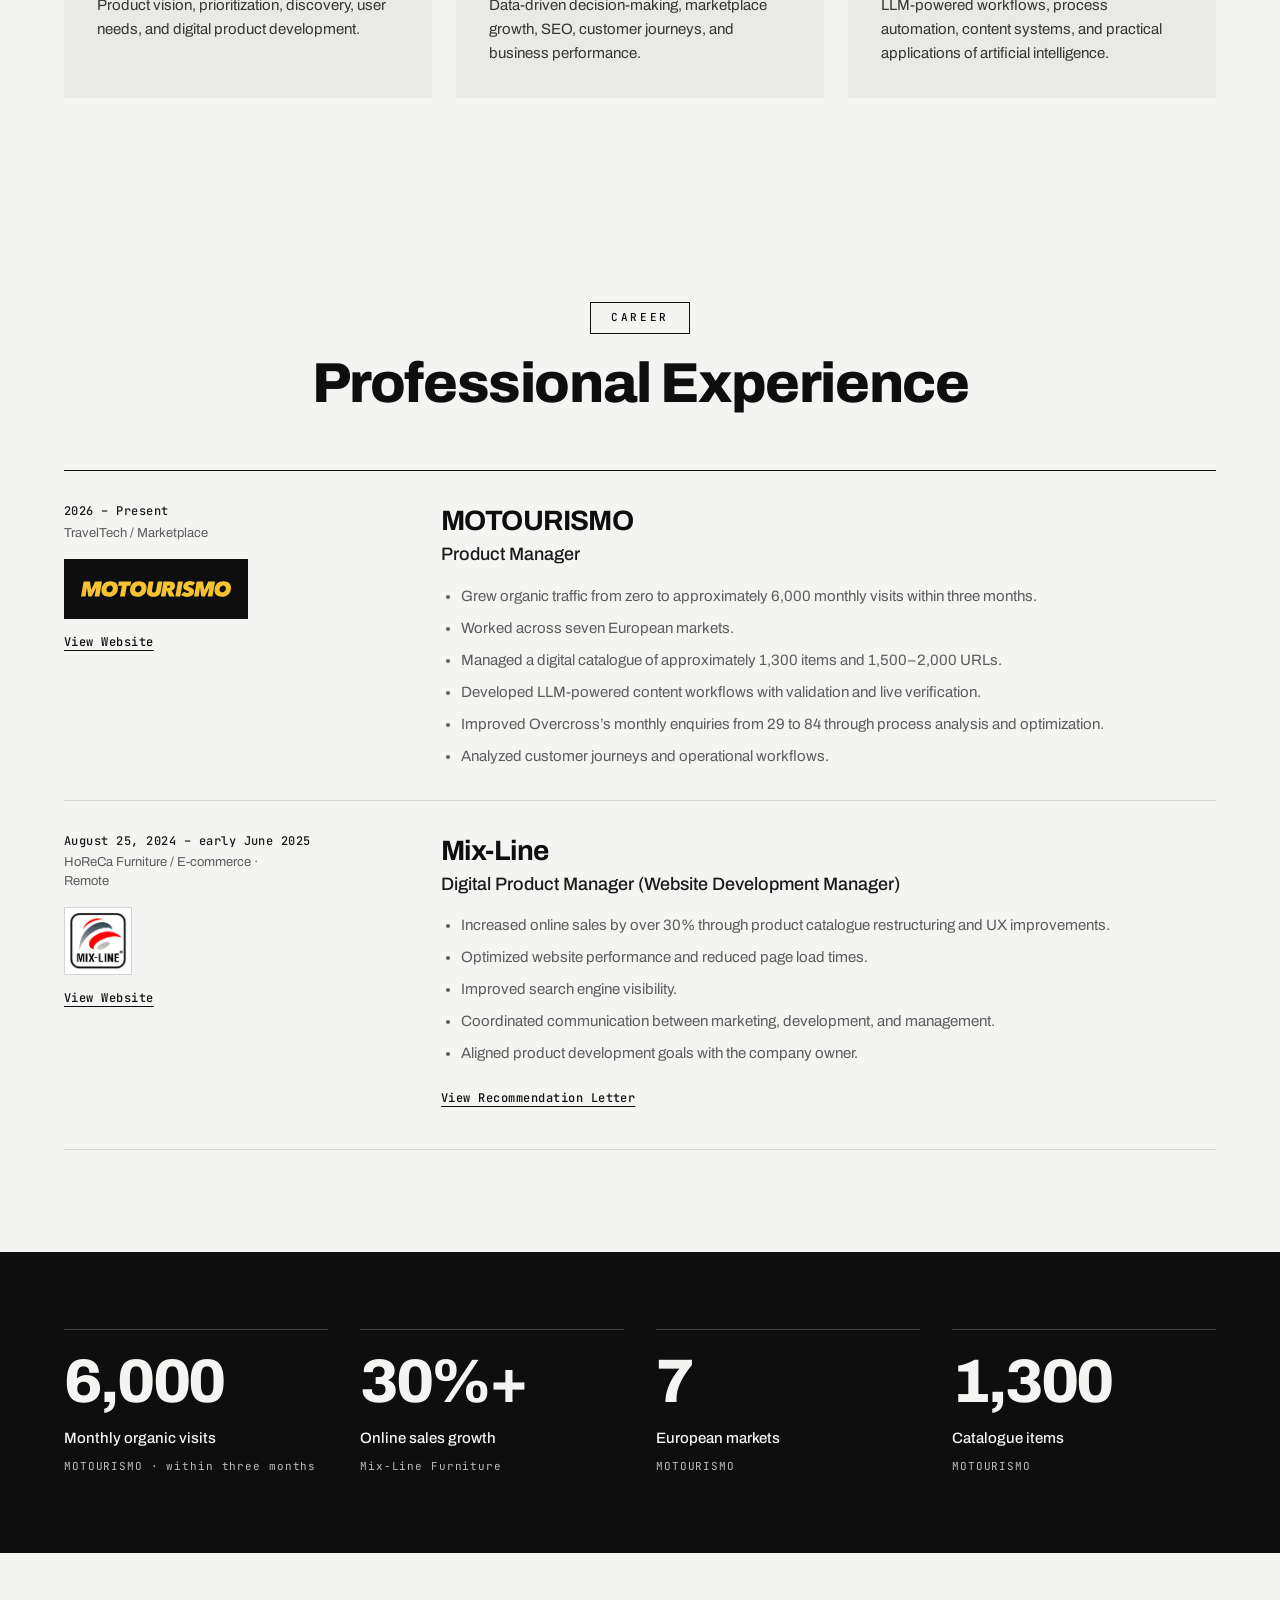
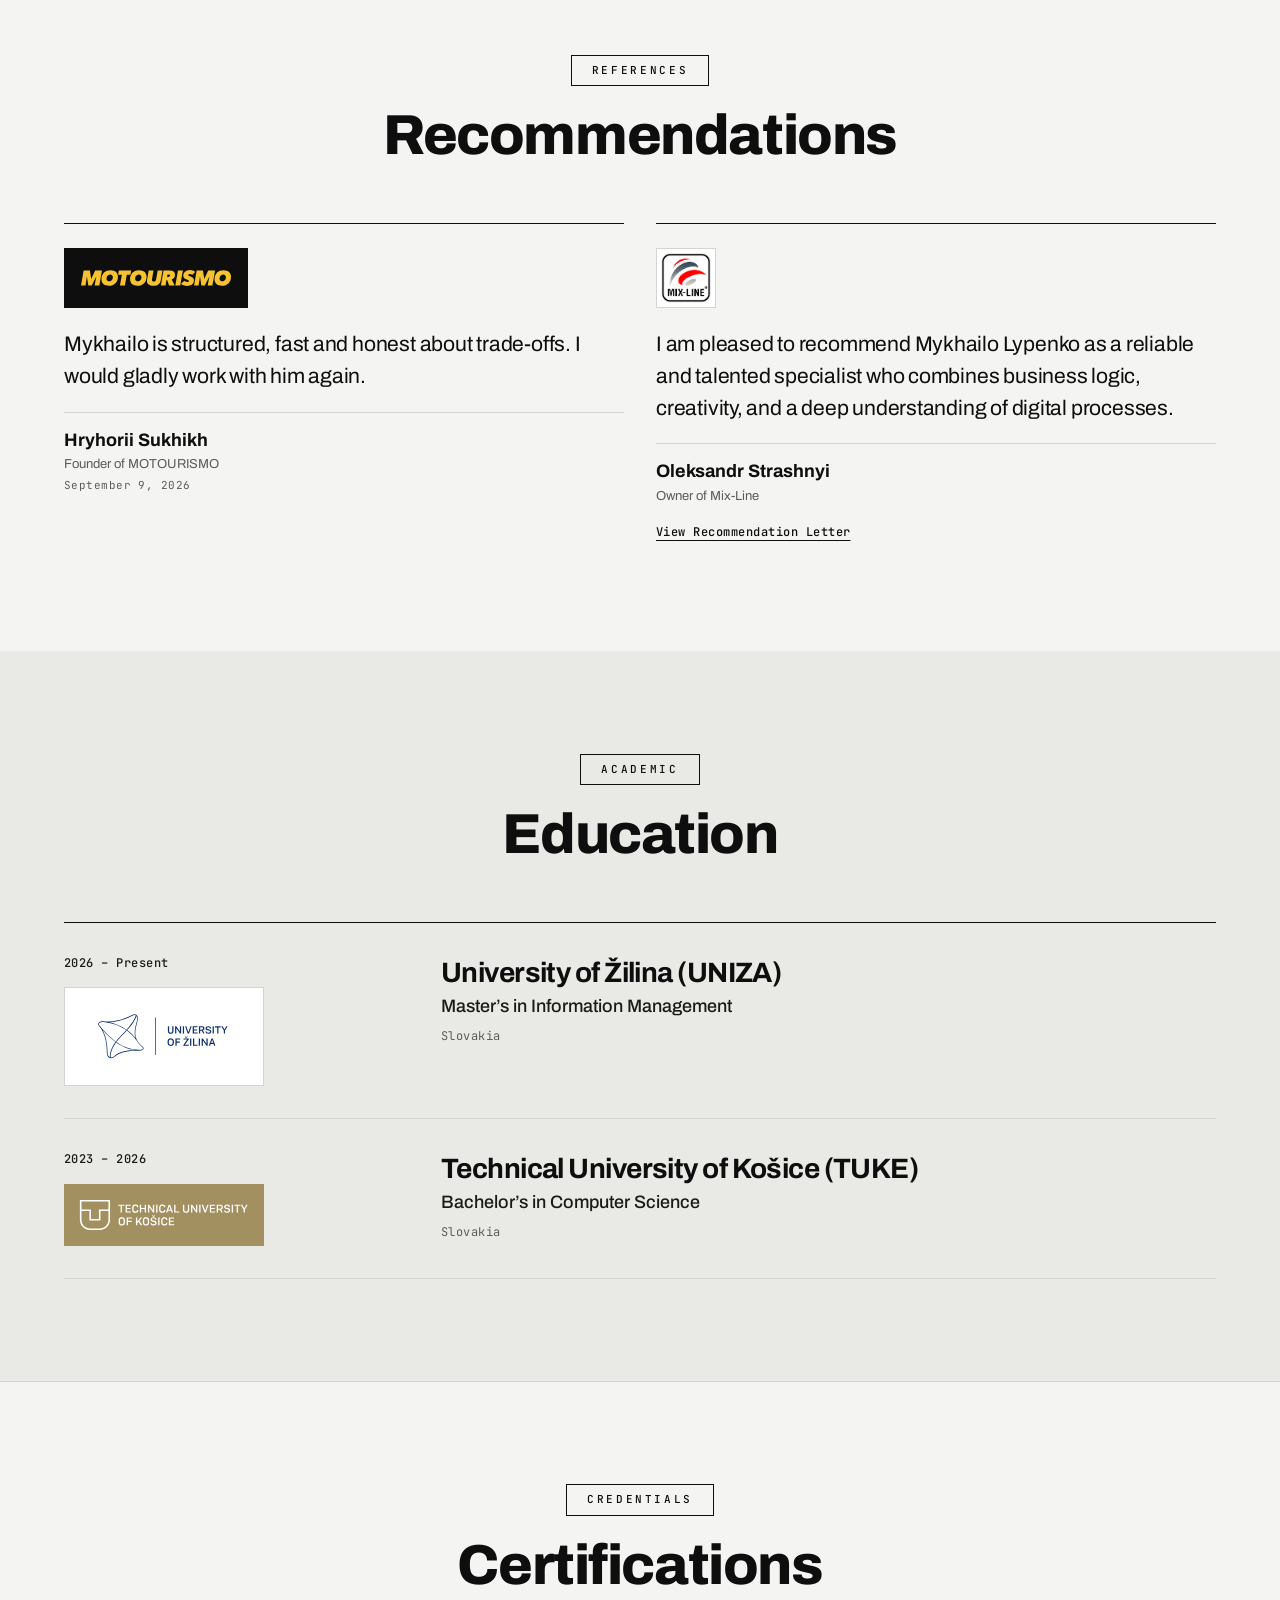
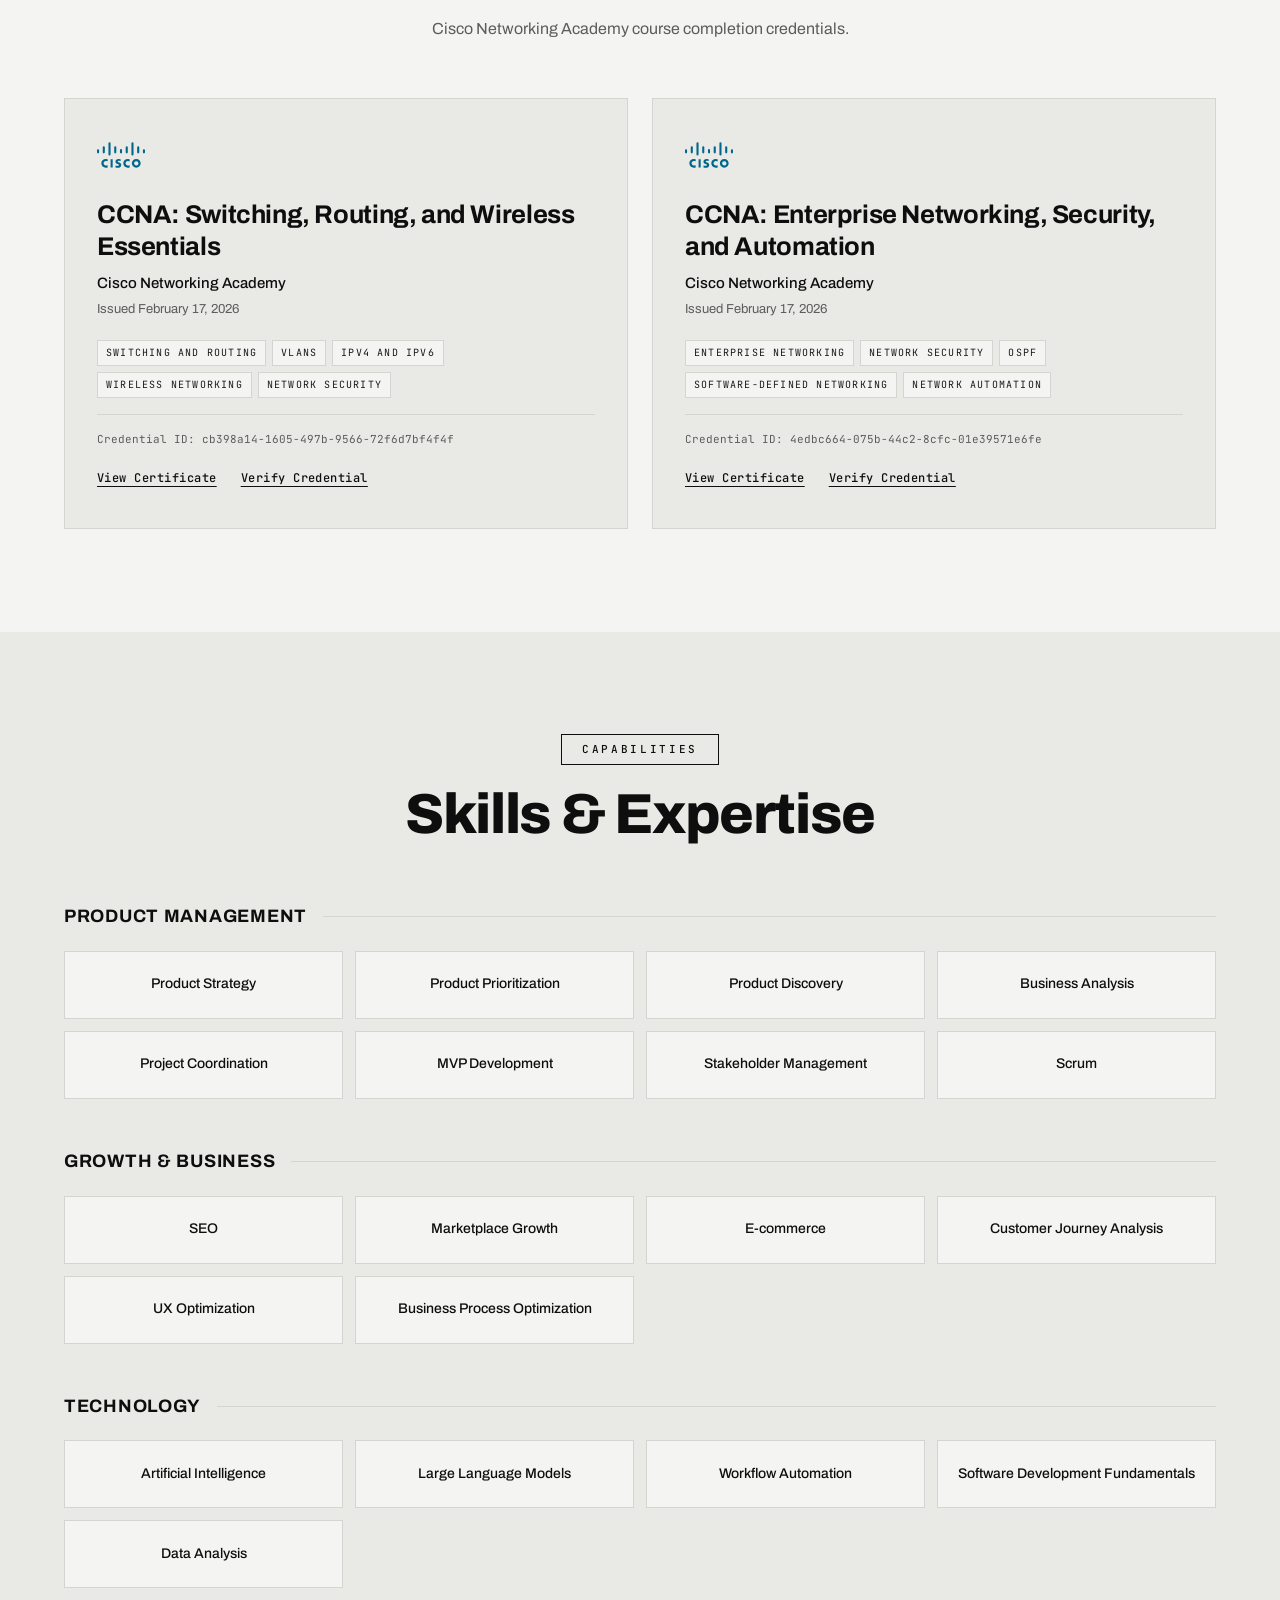
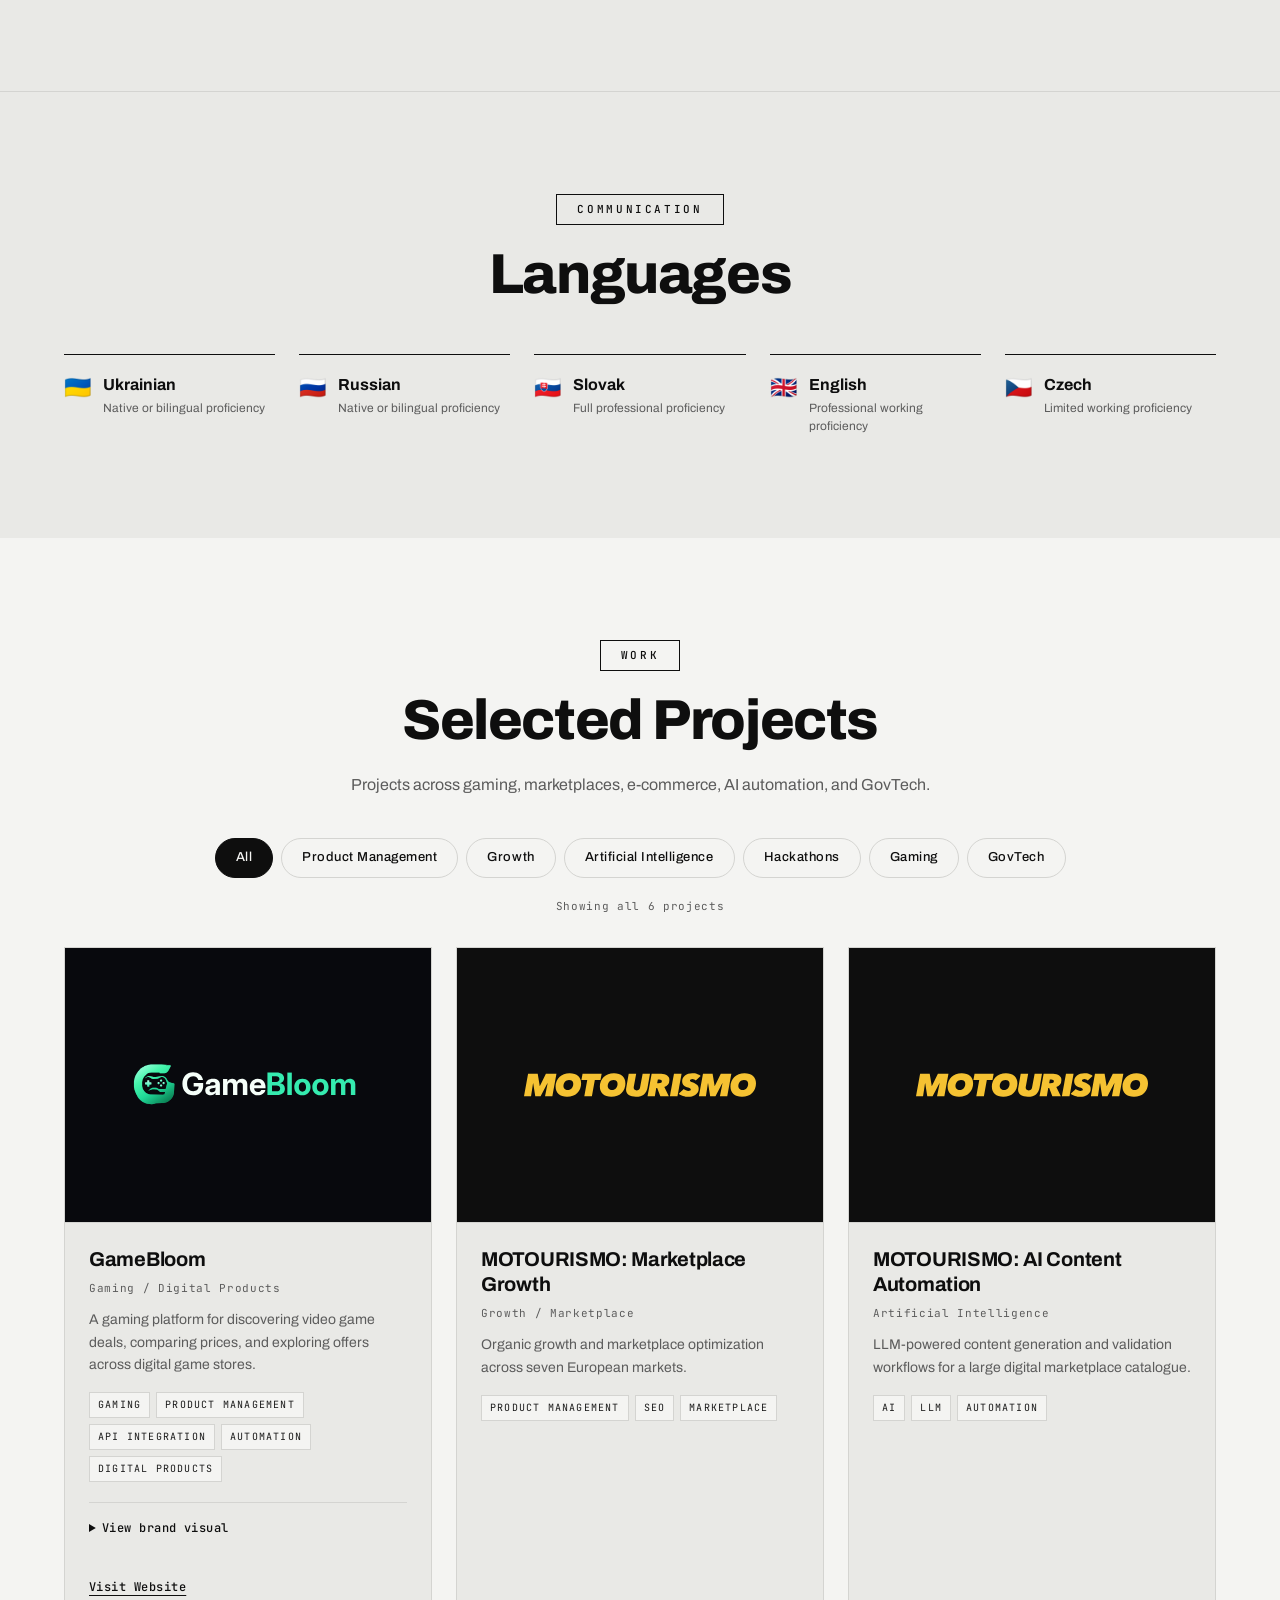
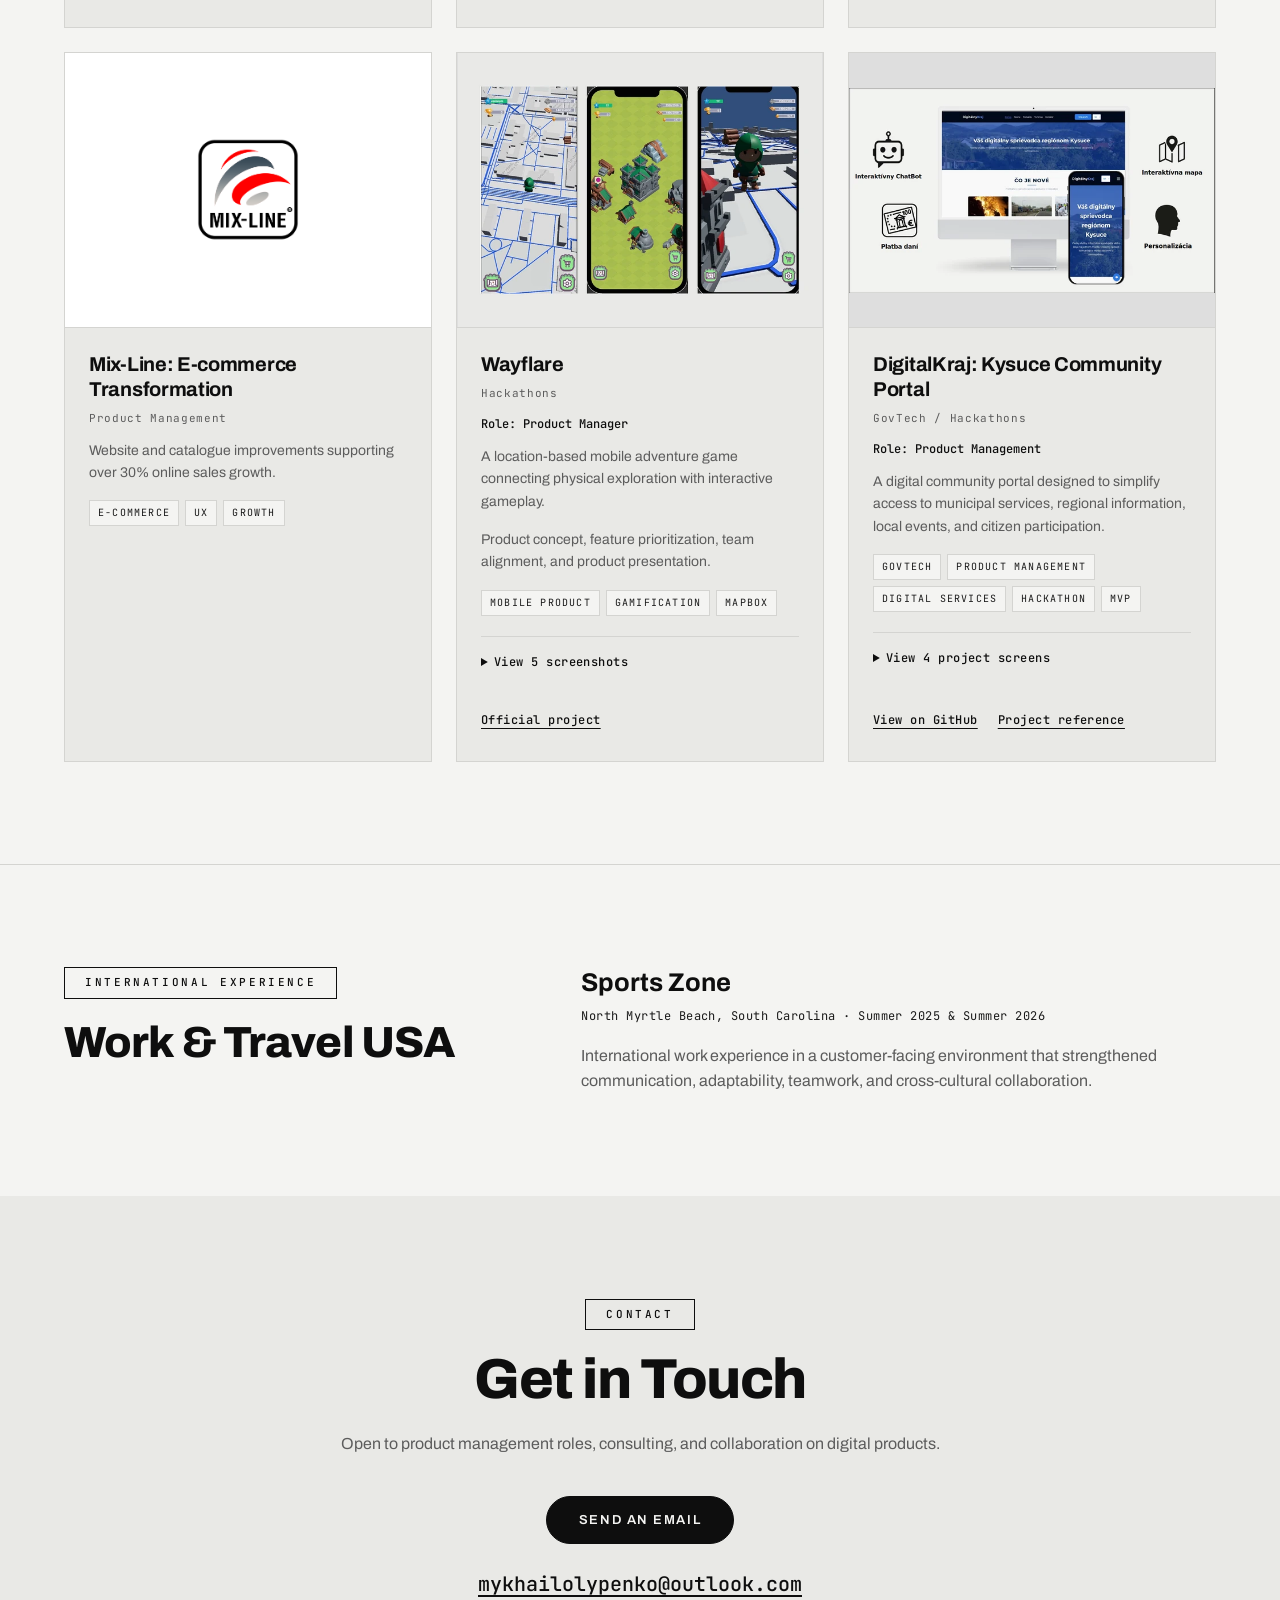
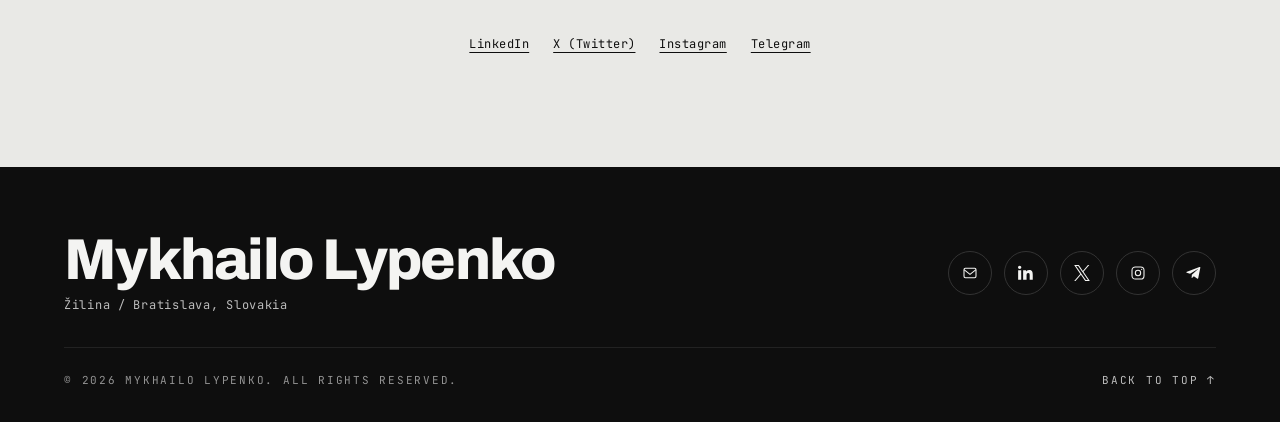
==== commit 40503acb: "release: v1.1.4 - final content cleanup and UI refinement" ====
--- a/index.html
+++ b/index.html
@@ -1,12 +1,12 @@
 <!doctype html>
-<html lang="en" data-version="1.1.3">
+<html lang="en" data-version="1.1.4">
   <head>
     <meta charset="utf-8" />
     <meta name="viewport" content="width=device-width,initial-scale=1" />
     <title>
-      Mykhailo Lypenko — Product Manager | Žilina / Bratislava, Slovakia
+      Mykhailo Lypenko | Product Manager · Žilina / Bratislava, Slovakia
     </title>
-    <meta name="description" content="Product Manager focused on marketplaces, growth, automation and AI. Based in Žilina / Bratislava, Slovakia." />
+    <meta name="description" content="Product Manager focused on marketplaces, growth, automation, and AI. Based in Žilina / Bratislava, Slovakia." />
     <meta name="author" content="Mykhailo Lypenko" />
     <meta name="robots" content="index, follow" />
     <meta name="theme-color" content="#0e0e0e" />
@@ -16,8 +16,8 @@
     <link rel="alternate" hreflang="uk" href="https://mykhailolypenko.com/uk/" />
     <link rel="alternate" hreflang="x-default" href="https://mykhailolypenko.com/" />
     <meta property="og:type" content="website" />
-    <meta property="og:title" content="Mykhailo Lypenko — Product Manager" />
-    <meta property="og:description" content="Product Manager focused on marketplaces, growth, automation and AI. Based in Žilina / Bratislava, Slovakia." />
+    <meta property="og:title" content="Mykhailo Lypenko · Product Manager" />
+    <meta property="og:description" content="Product Manager focused on marketplaces, growth, automation, and AI. Based in Žilina / Bratislava, Slovakia." />
     <meta property="og:url" content="https://mykhailolypenko.com/" />
     <meta property="og:site_name" content="Mykhailo Lypenko" />
     <meta property="og:locale" content="en_US" />
@@ -28,8 +28,8 @@
     <meta property="og:image:height" content="630" />
     <meta name="twitter:card" content="summary_large_image" />
     <meta name="twitter:creator" content="@flopyev" />
-    <meta name="twitter:title" content="Mykhailo Lypenko — Product Manager" />
-    <meta name="twitter:description" content="Product Manager focused on marketplaces, growth, automation and AI. Based in Žilina / Bratislava, Slovakia." />
+    <meta name="twitter:title" content="Mykhailo Lypenko · Product Manager" />
+    <meta name="twitter:description" content="Product Manager focused on marketplaces, growth, automation, and AI. Based in Žilina / Bratislava, Slovakia." />
     <meta name="twitter:image" content="https://mykhailolypenko.com/assets/social/og-image-ml.jpg" />
     <link rel="icon" href="assets/icons/favicon.svg" type="image/svg+xml" />
     <link rel="preconnect" href="https://fonts.googleapis.com" />
@@ -47,7 +47,7 @@
       Skip to content
     </a>
     <header class="nav" id="nav">
-      <a href="#top" class="logo" aria-label="Mykhailo Lypenko — home">
+      <a href="#top" class="logo" aria-label="Mykhailo Lypenko, home">
         <span class="mark">
           ML
         </span>
@@ -162,13 +162,13 @@
           <div class="meta">
             <div>Based in<b>Žilina / Bratislava, Slovakia</b></div>
             <div>Available<b>Open to opportunities</b></div>
-            <div>Experience<b>Since 2024</b></div>
+            <div>Experience<b>2+ years</b></div>
           </div>
         </div>
         <div class="right">
           <div class="portrait-wrap">
             <div class="portrait asset-frame" data-portrait data-asset-frame>
-              <img src="assets/images/portrait.webp" srcset="assets/images/portrait-560.webp 560w, assets/images/portrait.webp 1120w" sizes="(max-width: 480px) 280px, (max-width: 960px) 60vw, 40vw" alt="Mykhailo Lypenko — black-and-white editorial portrait" width="1120" height="1400" fetchpriority="high" decoding="async" data-asset />
+              <img src="assets/images/portrait.webp" srcset="assets/images/portrait-560.webp 560w, assets/images/portrait.webp 1120w" sizes="(max-width: 480px) 280px, (max-width: 960px) 60vw, 40vw" alt="Portrait of Mykhailo Lypenko" width="1120" height="1400" fetchpriority="high" decoding="async" data-asset />
               <span class="asset-fallback">Mykhailo Lypenko</span>
             </div>
           </div>
@@ -181,7 +181,7 @@
           </h2>
           <div>
             <p>
-              I'm a Product Manager with a technical background in Computer Science and Information Management. I focus on building digital products, improving business performance, and turning complex problems into practical solutions through product strategy, data, and automation.
+              Product Manager with a background in Computer Science and Information Management. I work on digital marketplaces, e-commerce platforms, and AI-driven workflows, focusing on product strategy, data analysis, and operational efficiency.
             </p>
           </div>
         </div>
@@ -190,13 +190,13 @@
         <div class="container">
           <div class="section-head reveal">
             <span class="eyebrow">
-              About Me
+              About
             </span>
             <h2>
-              Background &amp; Core Focus
+              Focus Areas
             </h2>
             <p>
-              My background combines technology, business, and product management. I have worked on digital marketplaces, e-commerce platforms, AI-powered automation, and early-stage product concepts. I am particularly interested in how emerging technologies can create meaningful business and user value.
+              My work combines technical background with business execution across digital marketplaces, e-commerce, workflow automation, and early-stage product development.
             </p>
           </div>
           <div class="services">
@@ -246,7 +246,7 @@
         <div class="container">
           <div class="section-head reveal">
             <span class="eyebrow">
-              Experience
+              Career
             </span>
             <h2>
               Professional Experience
@@ -267,7 +267,7 @@
                     <span class="asset-fallback">MOTOURISMO</span>
                   </div>
                   <a class="action-link timeline-website" href="https://www.motourismo.com/" target="_blank" rel="noopener noreferrer">
-                    View Website <span class="link-arrow" aria-hidden="true">↗</span><span class="sr-only"> (opens in a new tab)</span>
+                    View Website<span class="sr-only"> (opens in a new tab)</span>
                   </a>
                 </div>
               </div>
@@ -314,7 +314,7 @@
                     <span class="asset-fallback">Mix-Line</span>
                   </div>
                   <a class="action-link timeline-website" href="https://mix-line.com.ua/" target="_blank" rel="noopener noreferrer">
-                    View Website <span class="link-arrow" aria-hidden="true">↗</span><span class="sr-only"> (opens in a new tab)</span>
+                    View Website<span class="sr-only"> (opens in a new tab)</span>
                   </a>
                 </div>
               </div>
@@ -343,7 +343,7 @@
                   </li>
                 </ul>
                 <div class="document-actions">
-                  <a class="action-link" href="assets/documents/mixline-recommendation.webp" target="_blank" rel="noopener noreferrer" data-lightbox data-document data-image-alt="Recommendation letter from Mix-Line" data-image-title="Recommendation letter from Mix-Line">View Recommendation Letter <span class="link-arrow" aria-hidden="true">↗</span></a>
+                  <a class="action-link" href="assets/documents/mixline-recommendation.webp" target="_blank" rel="noopener noreferrer" data-lightbox data-document data-image-alt="Recommendation letter from Mix-Line" data-image-title="Recommendation letter from Mix-Line">View Recommendation Letter</a>
                 </div>
               </div>
             </article>
@@ -402,13 +402,12 @@
       </section>
       <section id="recommendations" class="recommendations section-pad">
         <div class="container">
-          <div class="section-head reveal"><span class="eyebrow">Recommendations</span><h2>Professional Recommendations</h2></div>
+          <div class="section-head reveal"><span class="eyebrow">References</span><h2>Recommendations</h2></div>
           <div class="recommendation-grid">
             <article class="recommendation reveal">
               <div class="recommendation-brand recommendation-brand--dark">
                 <img src="assets/logos/motourismo.svg" alt="MOTOURISMO" width="851" height="90" loading="lazy" decoding="async" />
               </div>
-              <span class="quotation-mark" aria-hidden="true">“</span>
               <blockquote>
                 <p>Mykhailo is structured, fast and honest about trade-offs. I would gladly work with him again.</p>
               </blockquote>
@@ -422,7 +421,6 @@
               <div class="recommendation-brand recommendation-brand--square">
                 <img src="assets/logos/mixline.png" alt="Mix-Line" width="994" height="993" loading="lazy" decoding="async" />
               </div>
-              <span class="quotation-mark" aria-hidden="true">“</span>
               <blockquote>
                 <p>I am pleased to recommend Mykhailo Lypenko as a reliable and talented specialist who combines business logic, creativity, and a deep understanding of digital processes.</p>
               </blockquote>
@@ -431,7 +429,7 @@
                 <p>Owner of Mix-Line</p>
               </div>
               <div class="recommendation-actions">
-                <a class="action-link" href="assets/documents/mixline-recommendation.webp" target="_blank" rel="noopener noreferrer" data-lightbox data-document data-image-alt="Recommendation letter from Mix-Line" data-image-title="Recommendation letter from Mix-Line">View Recommendation Letter <span class="link-arrow" aria-hidden="true">↗</span></a>
+                <a class="action-link" href="assets/documents/mixline-recommendation.webp" target="_blank" rel="noopener noreferrer" data-lightbox data-document data-image-alt="Recommendation letter from Mix-Line" data-image-title="Recommendation letter from Mix-Line">View Recommendation Letter</a>
               </div>
             </article>
           </div>
@@ -441,10 +439,10 @@
         <div class="container">
           <div class="section-head reveal">
             <span class="eyebrow">
-              Education
+              Academic
             </span>
             <h2>
-              Academic Background
+              Education
             </h2>
           </div>
           <div class="timeline">
@@ -489,18 +487,18 @@
       </section>
       <section id="certifications" class="certifications section-pad">
         <div class="container">
-          <div class="section-head reveal"><span class="eyebrow">Certifications</span><h2>Courses &amp; Credentials</h2><p>Course completion credentials from Cisco Networking Academy.</p></div>
+          <div class="section-head reveal"><span class="eyebrow">Credentials</span><h2>Certifications</h2><p>Cisco Networking Academy course completion credentials.</p></div>
           <div class="credential-grid">
             <article class="credential reveal" data-credential="srwe">
               <div class="credential-header"><img class="cisco-logo" src="assets/logos/cisco.svg" alt="Cisco" width="40" height="40" loading="lazy" decoding="async" /></div>
               <h3>CCNA: Switching, Routing, and Wireless Essentials</h3>
               <p class="credential-issuer">Cisco Networking Academy</p>
-              <p class="credential-date">Issued <time datetime="2026-02-17">February 17, 2026</time></p><div class="tags"><span class="tag">Switching and routing</span><span class="tag">VLANs</span><span class="tag">IPv4 and IPv6</span><span class="tag">Wireless networking</span><span class="tag">Network security</span></div><p class="credential-id">Credential ID: <span>cb398a14-1605-497b-9566-72f6d7bf4f4f</span></p><div class="document-actions"><a class="action-link" href="assets/documents/cisco-srwe.png" target="_blank" rel="noopener noreferrer" data-lightbox data-document data-image-alt="Cisco Networking Academy Certificate of Course Completion — CCNA: Switching, Routing, and Wireless Essentials" data-image-title="Certificate of Course Completion — CCNA: Switching, Routing, and Wireless Essentials">View Certificate <span class="link-arrow" aria-hidden="true">↗</span></a><a class="action-link" href="https://www.credly.com/badges/cb398a14-1605-497b-9566-72f6d7bf4f4f/linked_in_profile" target="_blank" rel="noopener noreferrer">Verify Credential <span class="link-arrow" aria-hidden="true">↗</span><span class="sr-only"> (opens in a new tab)</span></a></div></article>
+              <p class="credential-date">Issued <time datetime="2026-02-17">February 17, 2026</time></p><div class="tags"><span class="tag">Switching and routing</span><span class="tag">VLANs</span><span class="tag">IPv4 and IPv6</span><span class="tag">Wireless networking</span><span class="tag">Network security</span></div><p class="credential-id">Credential ID: <span>cb398a14-1605-497b-9566-72f6d7bf4f4f</span></p><div class="document-actions"><a class="action-link" href="assets/documents/cisco-srwe.png" target="_blank" rel="noopener noreferrer" data-lightbox data-document data-image-alt="Cisco Networking Academy Certificate: CCNA: Switching, Routing, and Wireless Essentials" data-image-title="Certificate of Course Completion: CCNA: Switching, Routing, and Wireless Essentials">View Certificate</a><a class="action-link" href="https://www.credly.com/badges/cb398a14-1605-497b-9566-72f6d7bf4f4f/linked_in_profile" target="_blank" rel="noopener noreferrer">Verify Credential<span class="sr-only"> (opens in a new tab)</span></a></div></article>
             <article class="credential reveal" data-credential="ensa">
               <div class="credential-header"><img class="cisco-logo" src="assets/logos/cisco.svg" alt="Cisco" width="40" height="40" loading="lazy" decoding="async" /></div>
               <h3>CCNA: Enterprise Networking, Security, and Automation</h3>
               <p class="credential-issuer">Cisco Networking Academy</p>
-              <p class="credential-date">Issued <time datetime="2026-02-17">February 17, 2026</time></p><div class="tags"><span class="tag">Enterprise networking</span><span class="tag">Network security</span><span class="tag">OSPF</span><span class="tag">Software-defined networking</span><span class="tag">Network automation</span></div><p class="credential-id">Credential ID: <span>4edbc664-075b-44c2-8cfc-01e39571e6fe</span></p><div class="document-actions"><a class="action-link" href="assets/documents/cisco-ensa.png" target="_blank" rel="noopener noreferrer" data-lightbox data-document data-image-alt="Cisco Networking Academy Certificate of Course Completion — CCNA: Enterprise Networking, Security, and Automation" data-image-title="Certificate of Course Completion — CCNA: Enterprise Networking, Security, and Automation">View Certificate <span class="link-arrow" aria-hidden="true">↗</span></a><a class="action-link" href="https://www.credly.com/badges/4edbc664-075b-44c2-8cfc-01e39571e6fe/linked_in_profile" target="_blank" rel="noopener noreferrer">Verify Credential <span class="link-arrow" aria-hidden="true">↗</span><span class="sr-only"> (opens in a new tab)</span></a></div></article>
+              <p class="credential-date">Issued <time datetime="2026-02-17">February 17, 2026</time></p><div class="tags"><span class="tag">Enterprise networking</span><span class="tag">Network security</span><span class="tag">OSPF</span><span class="tag">Software-defined networking</span><span class="tag">Network automation</span></div><p class="credential-id">Credential ID: <span>4edbc664-075b-44c2-8cfc-01e39571e6fe</span></p><div class="document-actions"><a class="action-link" href="assets/documents/cisco-ensa.png" target="_blank" rel="noopener noreferrer" data-lightbox data-document data-image-alt="Cisco Networking Academy Certificate: CCNA: Enterprise Networking, Security, and Automation" data-image-title="Certificate of Course Completion: CCNA: Enterprise Networking, Security, and Automation">View Certificate</a><a class="action-link" href="https://www.credly.com/badges/4edbc664-075b-44c2-8cfc-01e39571e6fe/linked_in_profile" target="_blank" rel="noopener noreferrer">Verify Credential<span class="sr-only"> (opens in a new tab)</span></a></div></article>
           </div>
         </div>
       </section>
@@ -508,10 +506,10 @@
         <div class="container">
           <div class="section-head reveal">
             <span class="eyebrow">
-              Skills &amp; Expertise
+              Capabilities
             </span>
             <h2>
-              Core Competencies
+              Skills &amp; Expertise
             </h2>
           </div>
           <div class="group reveal">
@@ -644,18 +642,18 @@
           </div>
         </div>
       </section>
-      <section id="languages" class="languages section-pad"><div class="container"><div class="section-head reveal"><span class="eyebrow">Languages</span><h2>Language Proficiency</h2></div><ul class="language-grid"><li class="language reveal"><span class="language-flag" aria-hidden="true">🇺🇦</span><div><h3>Ukrainian</h3><p>Native or bilingual proficiency</p></div></li><li class="language reveal"><span class="language-flag" aria-hidden="true">🇷🇺</span><div><h3>Russian</h3><p>Native or bilingual proficiency</p></div></li><li class="language reveal"><span class="language-flag" aria-hidden="true">🇸🇰</span><div><h3>Slovak</h3><p>Full professional proficiency</p></div></li><li class="language reveal"><span class="language-flag" aria-hidden="true">🇬🇧</span><div><h3>English</h3><p>Professional working proficiency</p></div></li><li class="language reveal"><span class="language-flag" aria-hidden="true">🇨🇿</span><div><h3>Czech</h3><p>Limited working proficiency</p></div></li></ul></div></section>
+      <section id="languages" class="languages section-pad"><div class="container"><div class="section-head reveal"><span class="eyebrow">Communication</span><h2>Languages</h2></div><ul class="language-grid"><li class="language reveal"><span class="language-flag" aria-hidden="true">🇺🇦</span><div><h3>Ukrainian</h3><p>Native or bilingual proficiency</p></div></li><li class="language reveal"><span class="language-flag" aria-hidden="true">🇷🇺</span><div><h3>Russian</h3><p>Native or bilingual proficiency</p></div></li><li class="language reveal"><span class="language-flag" aria-hidden="true">🇸🇰</span><div><h3>Slovak</h3><p>Full professional proficiency</p></div></li><li class="language reveal"><span class="language-flag" aria-hidden="true">🇬🇧</span><div><h3>English</h3><p>Professional working proficiency</p></div></li><li class="language reveal"><span class="language-flag" aria-hidden="true">🇨🇿</span><div><h3>Czech</h3><p>Limited working proficiency</p></div></li></ul></div></section>
       <section id="portfolio" class="portfolio section-pad">
         <div class="container">
           <div class="section-head reveal">
             <span class="eyebrow">
-              Portfolio
+              Work
             </span>
             <h2>
               Selected Projects
             </h2>
             <p>
-              Product management, marketplace growth, AI automation, and hackathon projects.
+              Projects across gaming, marketplaces, e-commerce, AI automation, and GovTech.
             </p>
           </div>
           <div class="filters reveal" role="group" aria-label="Filter projects">
@@ -677,8 +675,8 @@
             <button type="button" data-filter="gaming" aria-controls="projects" aria-pressed="false">Gaming</button>
             <button type="button" data-filter="govtech" aria-controls="projects" aria-pressed="false">GovTech</button>
           </div>
-          <p class="filter-status" role="status" aria-live="polite" aria-atomic="true" id="filter-status" data-status-all="Showing all {count} case studies" data-status-one="Showing {count} case study — {filter}" data-status-few="Showing {count} case studies — {filter}" data-status-many="Showing {count} case studies — {filter}">
-            Showing all 6 case studies
+          <p class="filter-status" role="status" aria-live="polite" aria-atomic="true" id="filter-status" data-status-all="Showing all {count} projects" data-status-one="Showing {count} project in {filter}" data-status-few="Showing {count} projects in {filter}" data-status-many="Showing {count} projects in {filter}">
+            Showing all 6 projects
           </p>
           <div class="projects" id="projects">
             <article class="project reveal project--featured" data-cat="product gaming digital-products" data-project="gamebloom">
@@ -703,7 +701,7 @@
                   </figure>
                 </details>
                 <div class="project-actions">
-                  <a class="project-link action-link" href="https://gamebloom.org/" target="_blank" rel="noopener noreferrer">Visit Website <span class="link-arrow" aria-hidden="true">↗</span><span class="sr-only"> (opens in a new tab)</span></a>
+                  <a class="project-link action-link" href="https://gamebloom.org/" target="_blank" rel="noopener noreferrer">Visit Website<span class="sr-only"> (opens in a new tab)</span></a>
                 </div>
               </div>
             </article>
@@ -869,7 +867,7 @@
                 </details>
                 <div class="project-actions">
                   <a class="project-link action-link" href="https://taikai.network/en/cassinihackathons/hackathons/eu-space-consumer-experience/projects/cmgq8w0v707i4101wfa7y7ln5/idea" target="_blank" rel="noopener noreferrer">
-                    Official project <span class="link-arrow" aria-hidden="true">↗</span>
+                    Official project
                     <span class="sr-only">
                       (opens in a new tab)
                     </span>
@@ -884,7 +882,7 @@
               </div>
               <div class="body">
                 <h3>
-                  DigitalKraj — Kysuce Community Portal
+                  DigitalKraj: Kysuce Community Portal
                 </h3>
                 <p class="project-category">GovTech / Hackathons</p>
                 <p class="project-role">
@@ -929,9 +927,9 @@
                   </ul>
                 </details>
                 <div class="project-actions">
-                  <a class="project-link action-link" href="https://github.com/bromscandium/digitalny-kraj" target="_blank" rel="noopener noreferrer">View on GitHub <span class="link-arrow" aria-hidden="true">↗</span><span class="sr-only"> (opens in a new tab)</span></a>
+                  <a class="project-link action-link" href="https://github.com/bromscandium/digitalny-kraj" target="_blank" rel="noopener noreferrer">View on GitHub<span class="sr-only"> (opens in a new tab)</span></a>
                   <a class="project-link action-link" href="https://www.linkedin.com/posts/yaroslav-yeromenko_a-new-hackathon-means-a-new-post-on-linkedin-activity-7317525435829878785-1ow-" target="_blank" rel="noopener noreferrer">
-                    Project reference <span class="link-arrow" aria-hidden="true">↗</span>
+                    Project reference
                     <span class="sr-only">
                       (opens in a new tab)
                     </span>
@@ -972,15 +970,15 @@
               Contact
             </span>
             <h2>
-              Let's build something meaningful.
+              Get in Touch
             </h2>
             <p>
-              I'm interested in digital products, ambitious ideas, and opportunities to collaborate with people who care about what they build.
+              Open to product management roles, consulting, and collaboration on digital products.
             </p>
           </div>
           <div class="contact-actions reveal">
             <a class="submit" href="mailto:mykhailolypenko@outlook.com">
-              Send an email ↗
+              Send an Email
             </a>
             <a class="email-address text-link" href="mailto:mykhailolypenko@outlook.com">
               mykhailolypenko@outlook.com
@@ -1019,7 +1017,7 @@
       <div class="foot-top">
         <div>
           <p class="foot-name">
-            Mykhailo Lypenko.
+            Mykhailo Lypenko
           </p>
           <p class="foot-location">
             Žilina / Bratislava, Slovakia
@@ -1086,7 +1084,7 @@
         <figcaption id="lightbox-caption"></figcaption>
       </figure>
       <p class="lightbox-status" data-lightbox-status role="status" hidden>Image unavailable. Use the full-image link to retry.</p>
-      <a class="text-link" data-lightbox-original href="assets/projects/gamebloom.webp" target="_blank" rel="noopener noreferrer">Open full image ↗</a>
+      <a class="text-link" data-lightbox-original href="assets/projects/gamebloom.webp" target="_blank" rel="noopener noreferrer">Open full image</a>
     </dialog>
   </body>
 </html>
--- a/css/style.css
+++ b/css/style.css
@@ -19,7 +19,6 @@
   --font-sans: "Archivo", "Inter", "Helvetica Neue", Helvetica, Arial, sans-serif;
   --font-narrow: "Archivo Narrow", "Archivo", "Inter", sans-serif;
   --font-mono: "JetBrains Mono", ui-monospace, SFMono-Regular, Menlo, monospace;
-  --font-serif: Georgia, "Times New Roman", serif;
 
   /* Typography — Scale */
   --t-display: clamp(44px, 6vw, 96px);
@@ -253,7 +252,6 @@
 .action-link {
   display: inline-flex;
   align-items: center;
-  gap: var(--space-1);
   min-height: var(--link-h);
   font-family: var(--font-mono);
   font-size: var(--t-xs);
@@ -262,21 +260,11 @@
   color: var(--ink);
   text-decoration: underline;
   text-underline-offset: var(--link-offset);
-  transition: opacity var(--dur-fast) var(--ease), transform var(--dur-fast) var(--ease);
+  transition: opacity var(--dur-fast) var(--ease);
 }
 
 .action-link:hover {
   opacity: 0.72;
-}
-
-.link-arrow {
-  display: inline-block;
-  font-family: var(--font-sans);
-  transition: transform var(--dur-fast) var(--ease);
-}
-
-.action-link:hover .link-arrow {
-  transform: translate(1px, -1px);
 }
 
 .document-actions {
@@ -612,18 +600,7 @@
   letter-spacing: 0.18em;
   text-transform: uppercase;
   color: var(--ink-2);
-  display: flex;
-  align-items: center;
-  gap: var(--space-3);
   margin-bottom: var(--space-2);
-}
-
-.hero .role::before {
-  content: "";
-  width: 40px;
-  height: 1px;
-  background: var(--ink);
-  flex-shrink: 0;
 }
 
 .hero .specialization {
@@ -1156,17 +1133,6 @@
   width: var(--logo-w-square);
   height: var(--logo-box-h);
   padding: var(--space-1);
-}
-
-.quotation-mark {
-  display: block;
-  font-family: var(--font-serif);
-  font-size: 56px;
-  line-height: 0.65;
-  height: 28px;
-  opacity: 0.32;
-  margin: 0 0 var(--space-2);
-  user-select: none;
 }
 
 .recommendation blockquote {
